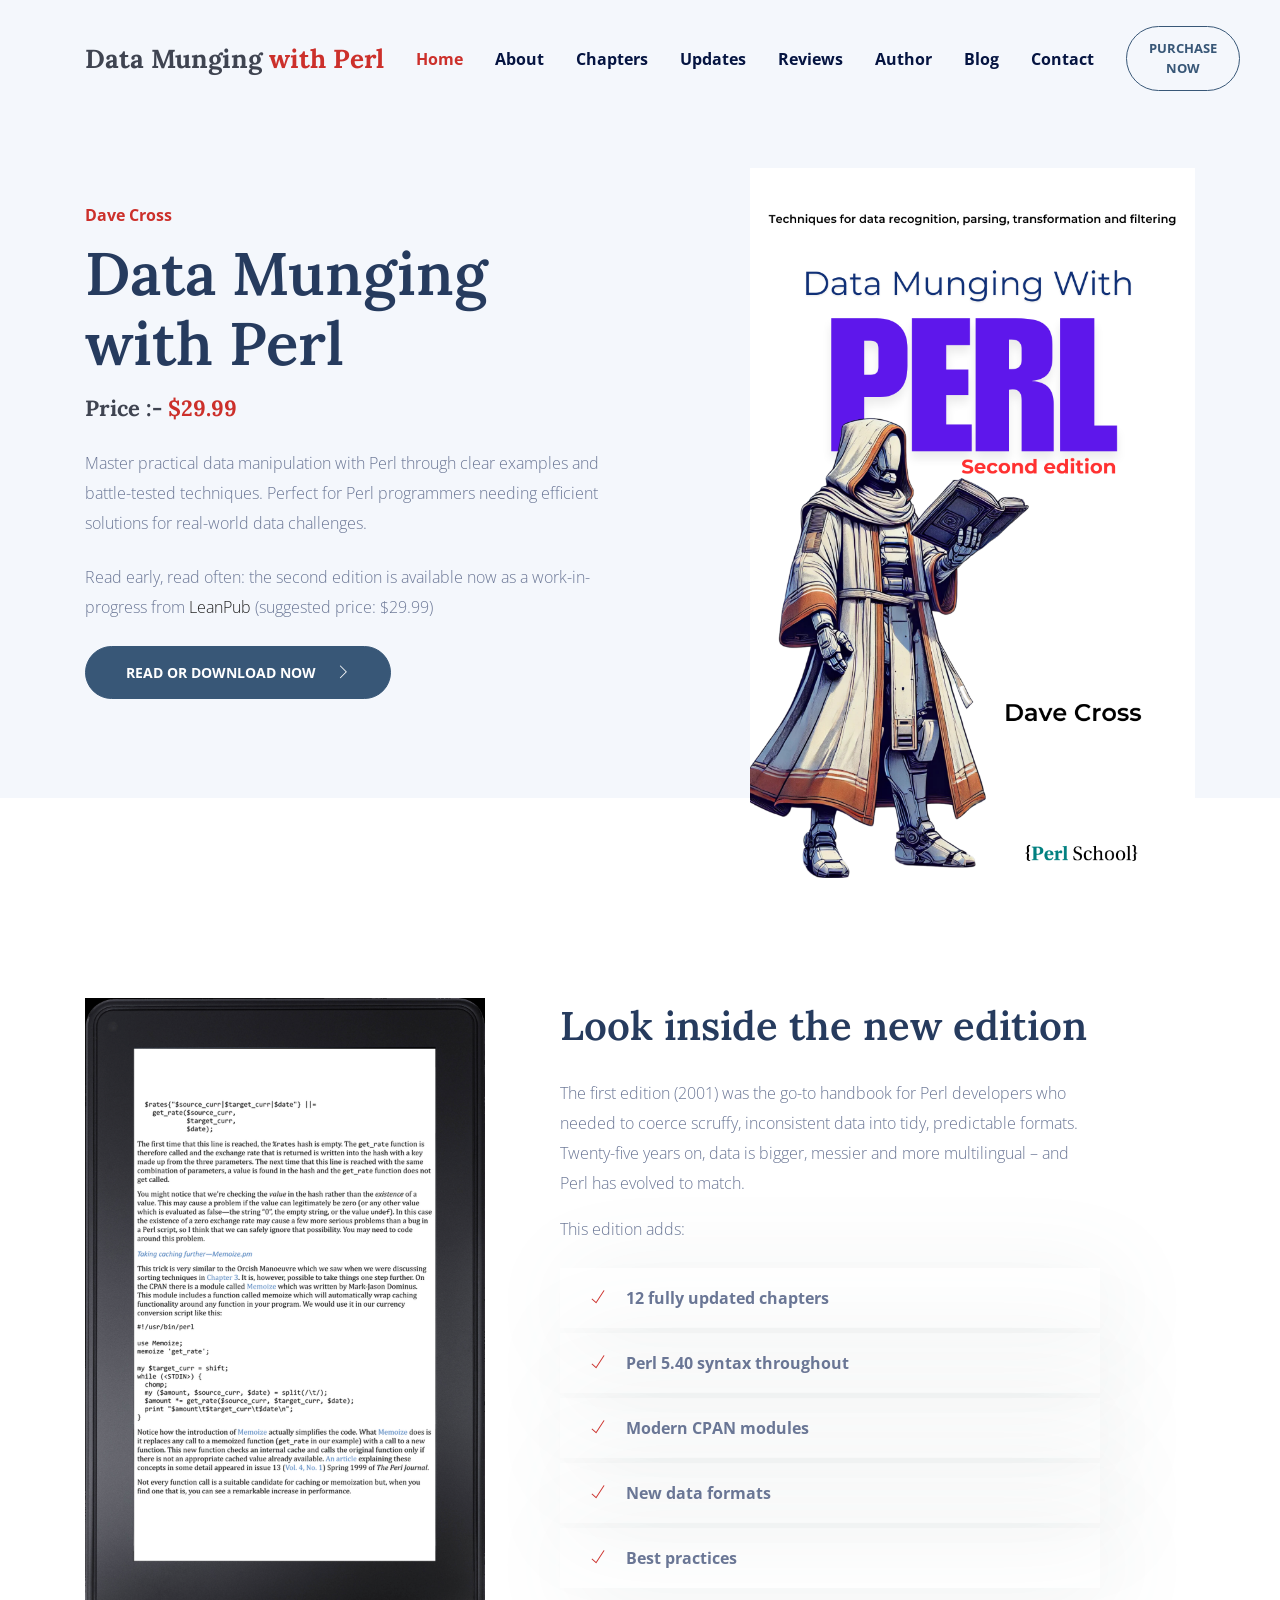
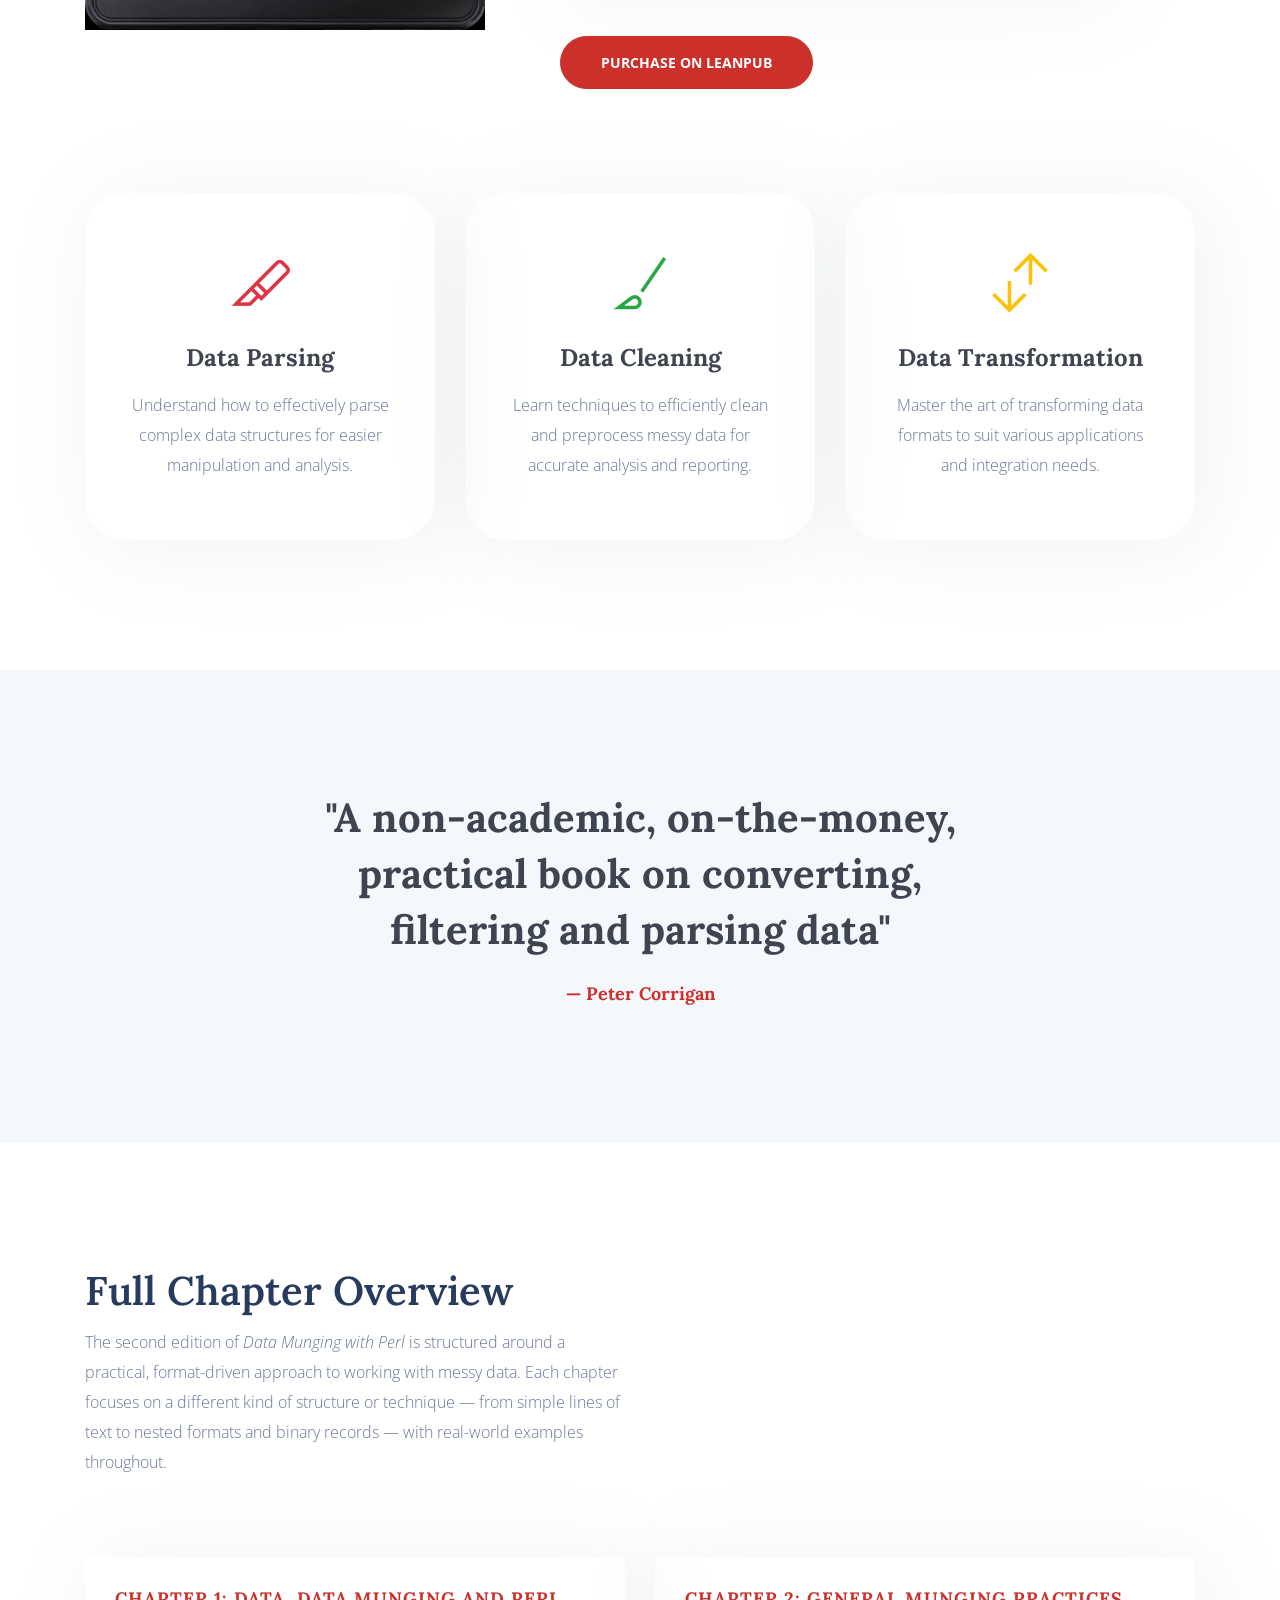
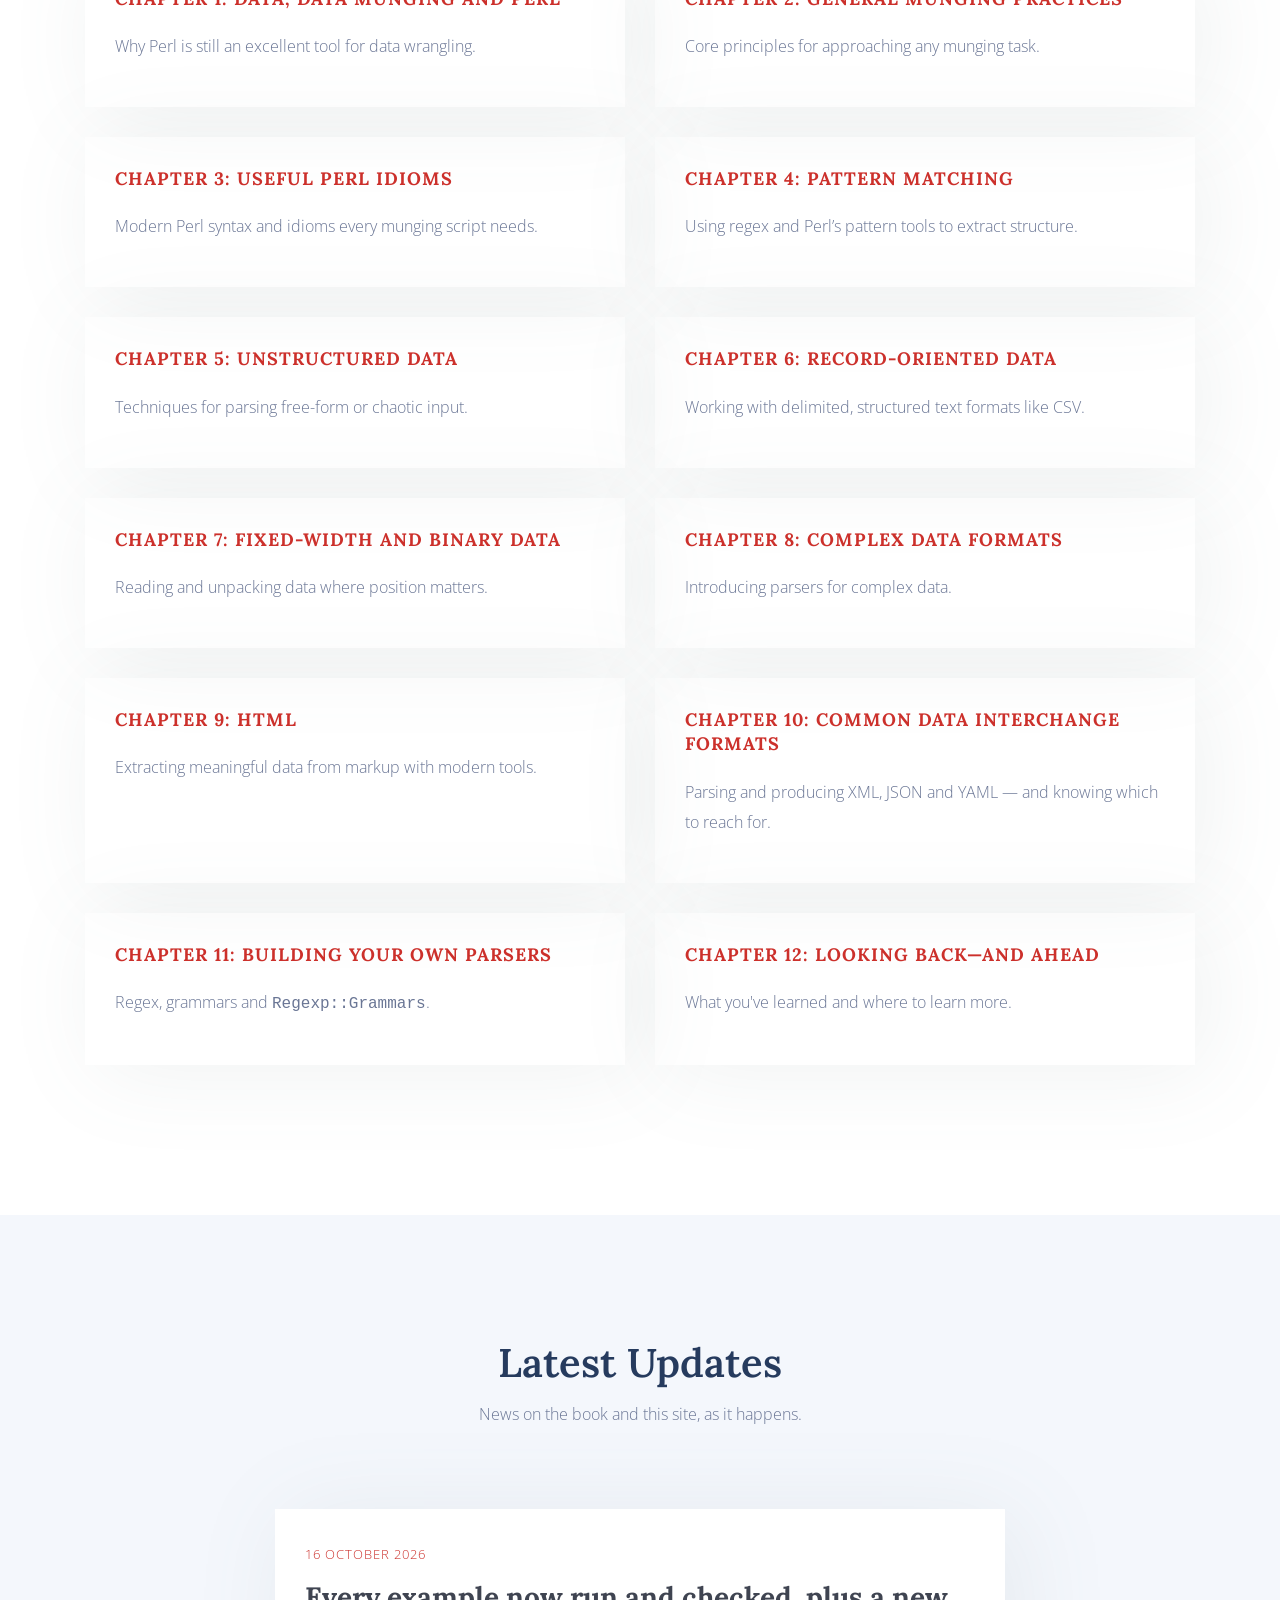
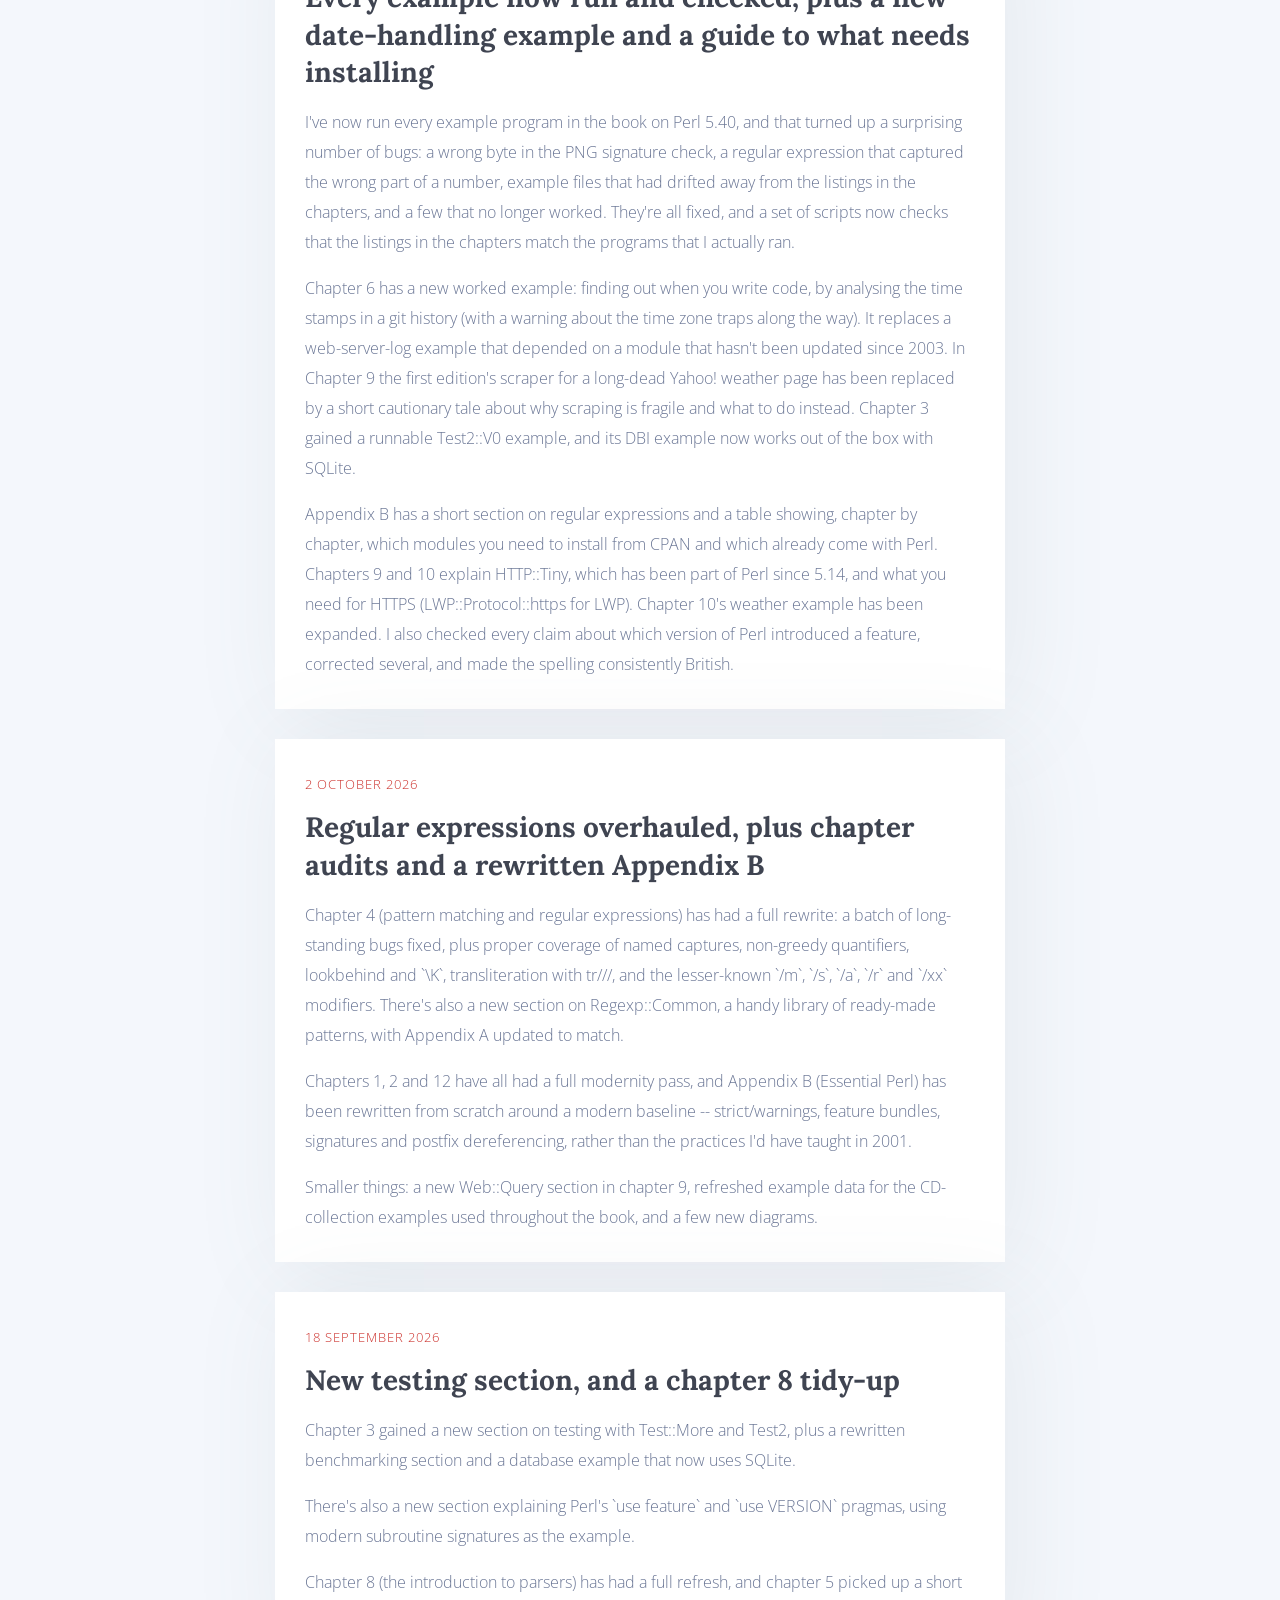
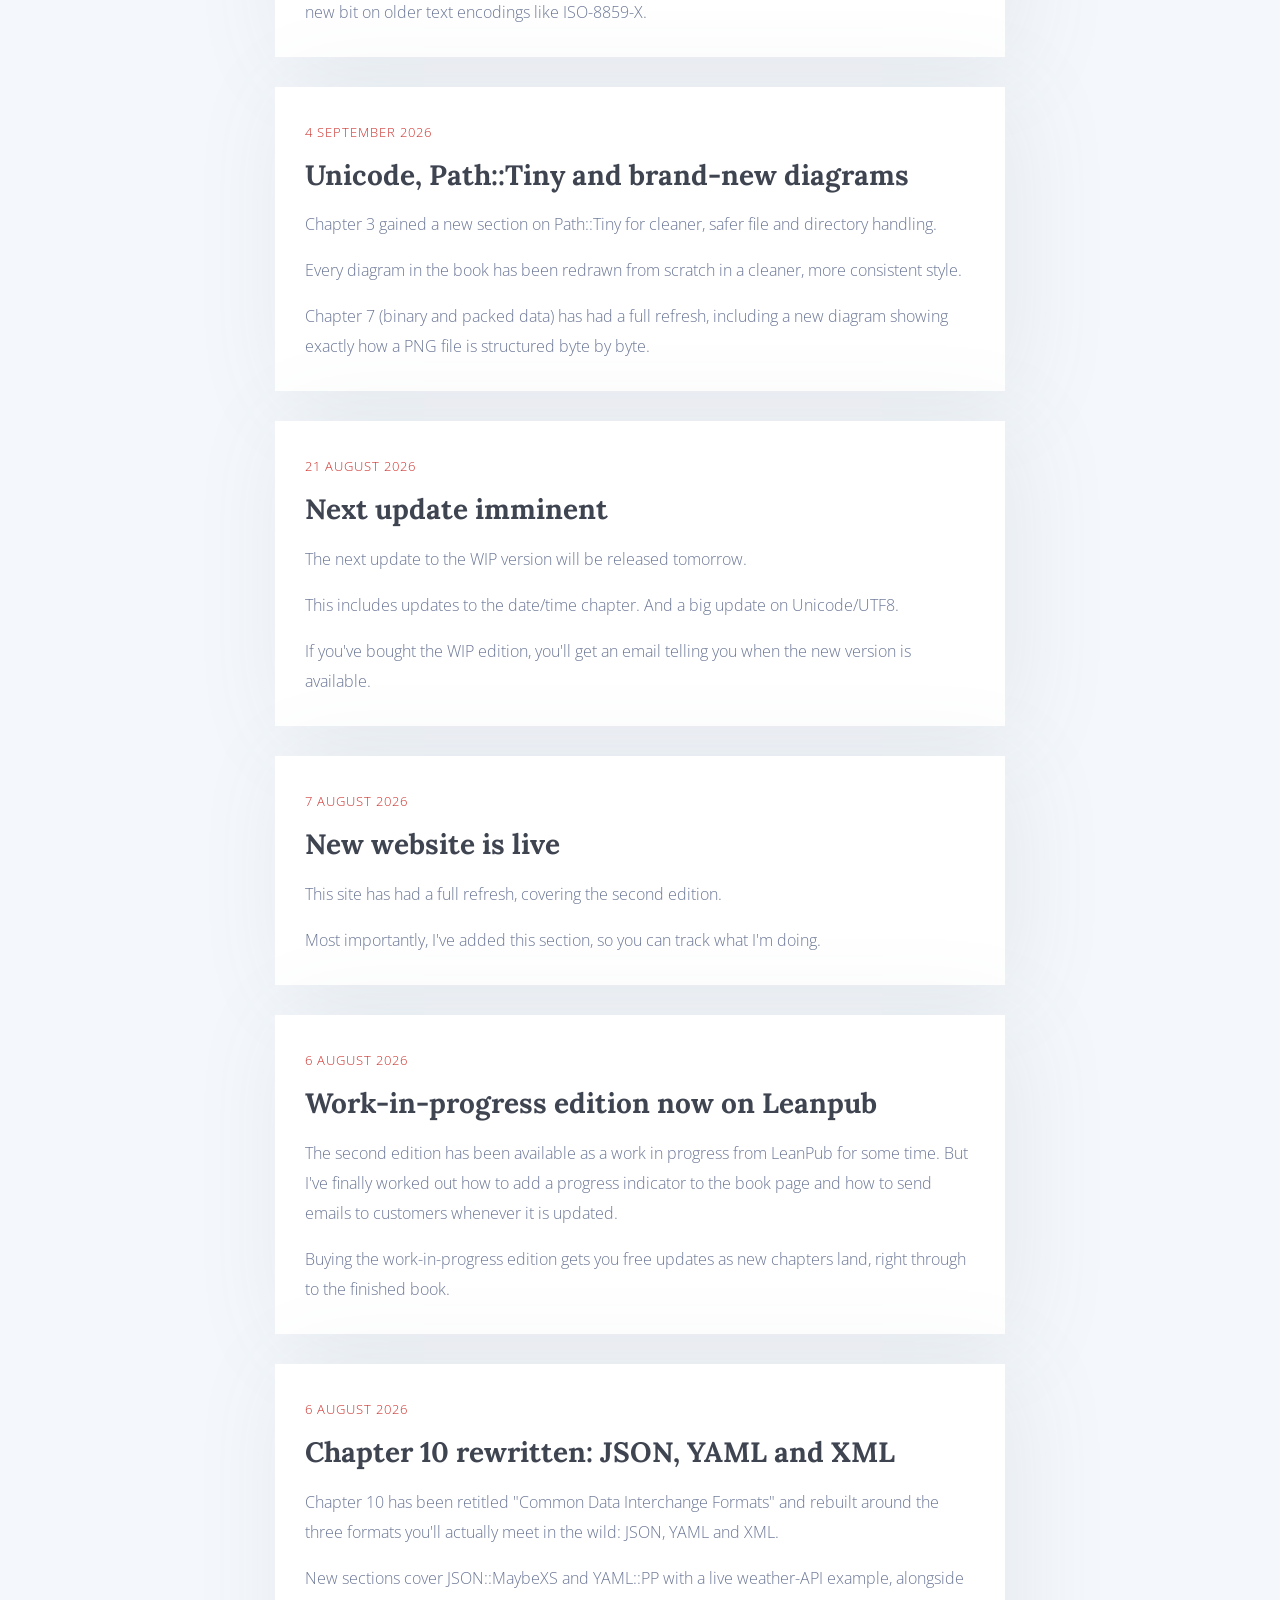
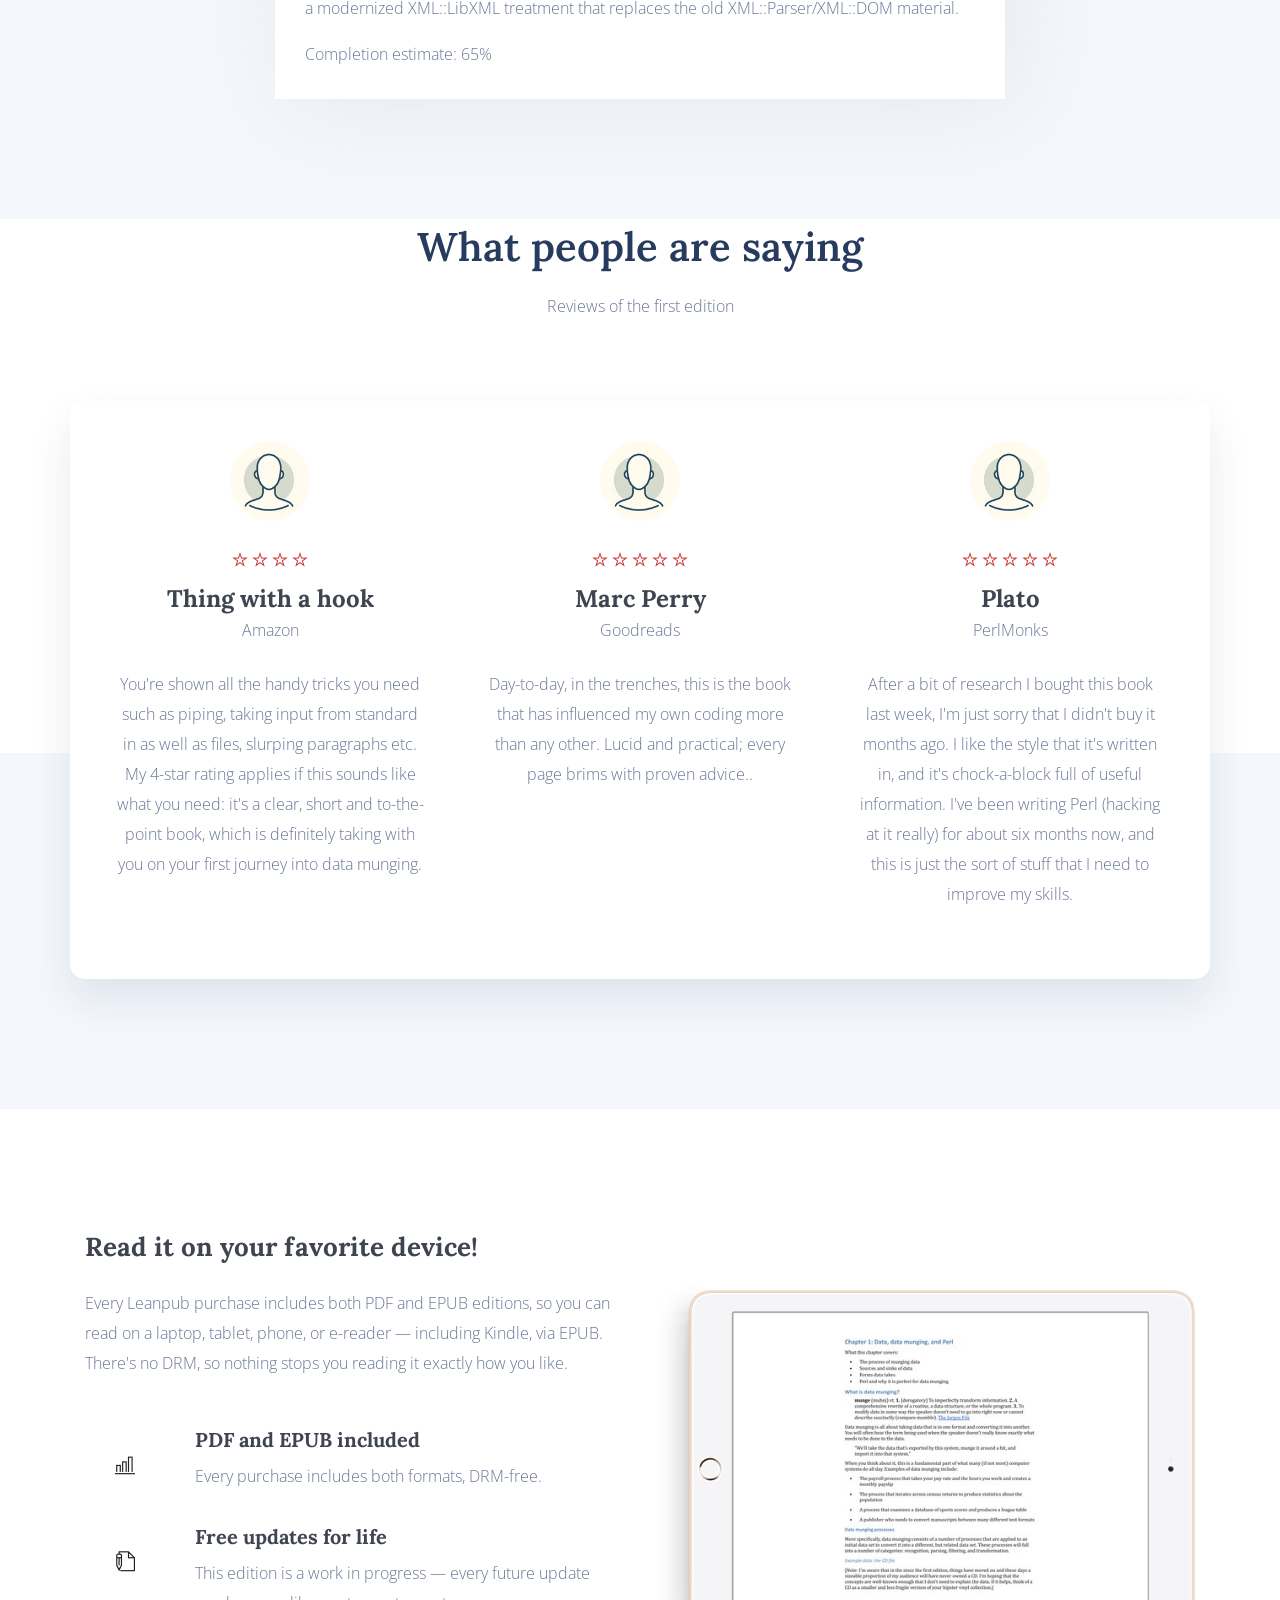
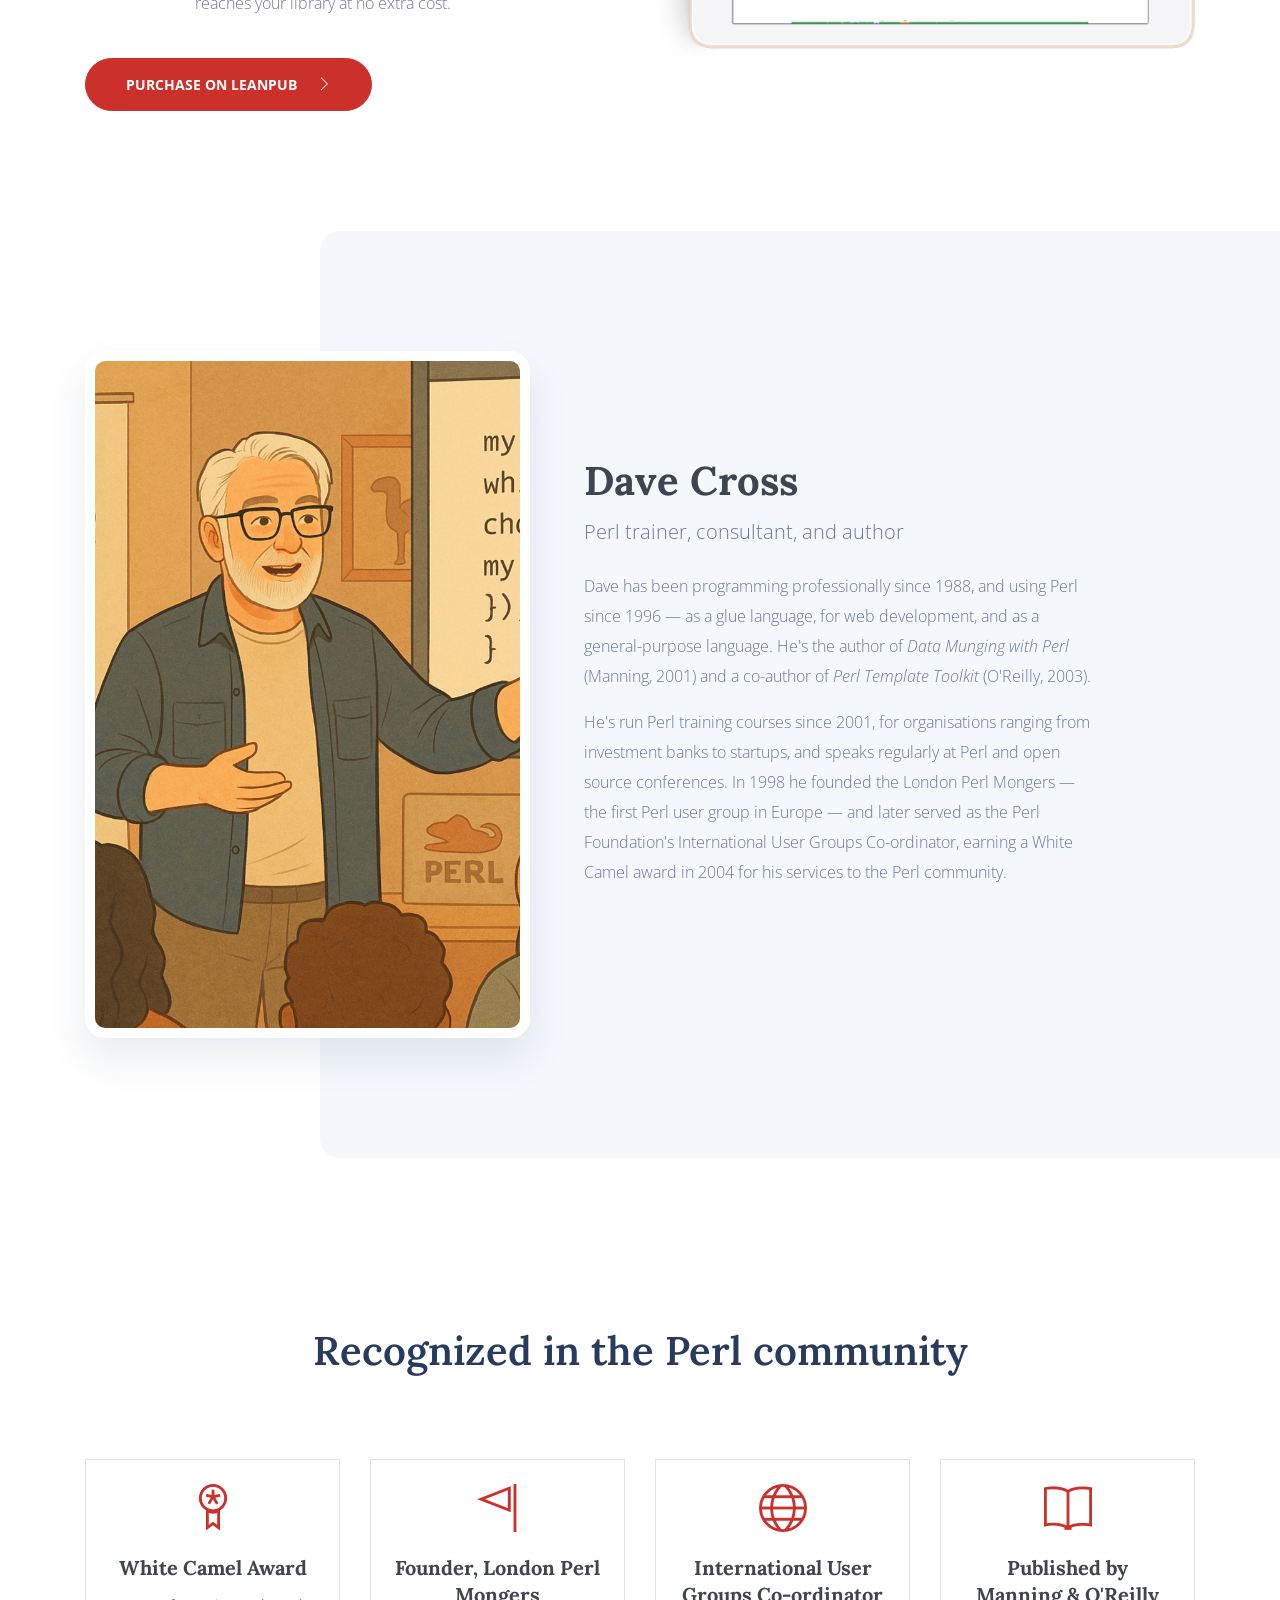
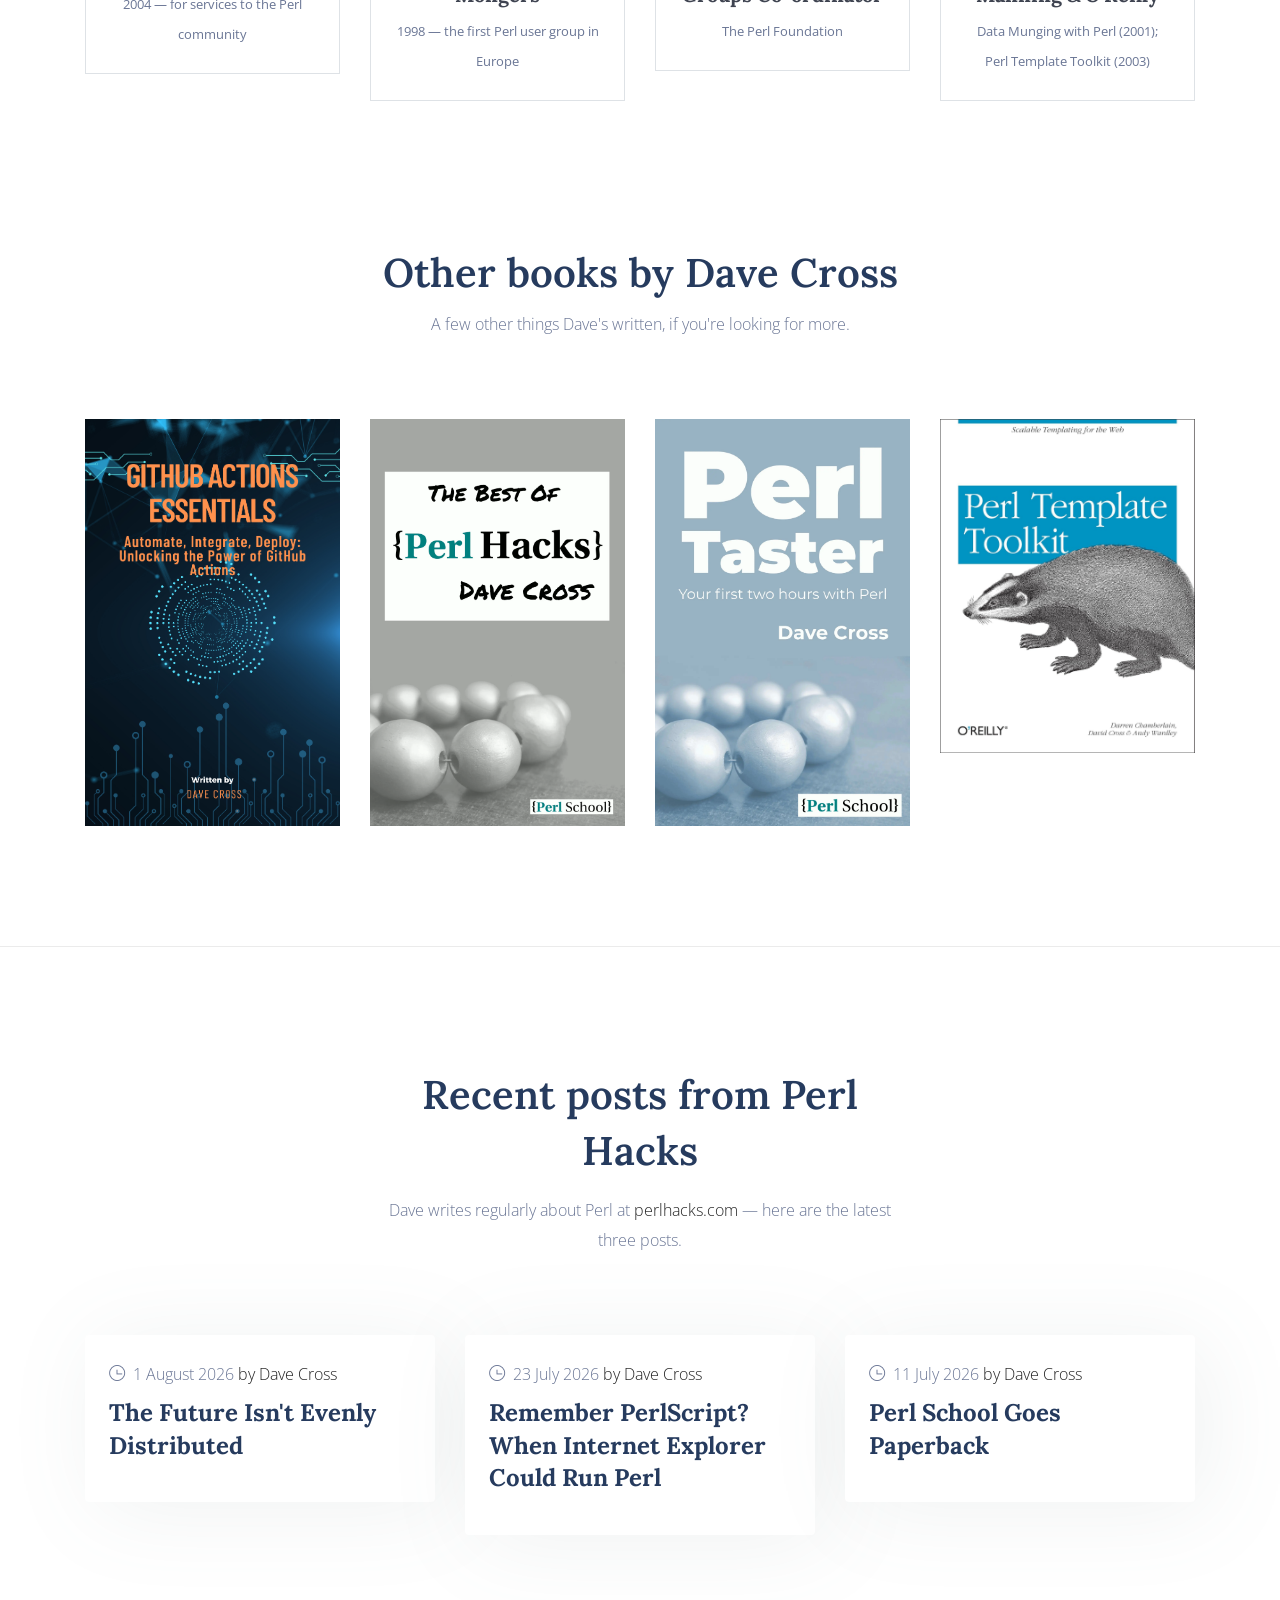
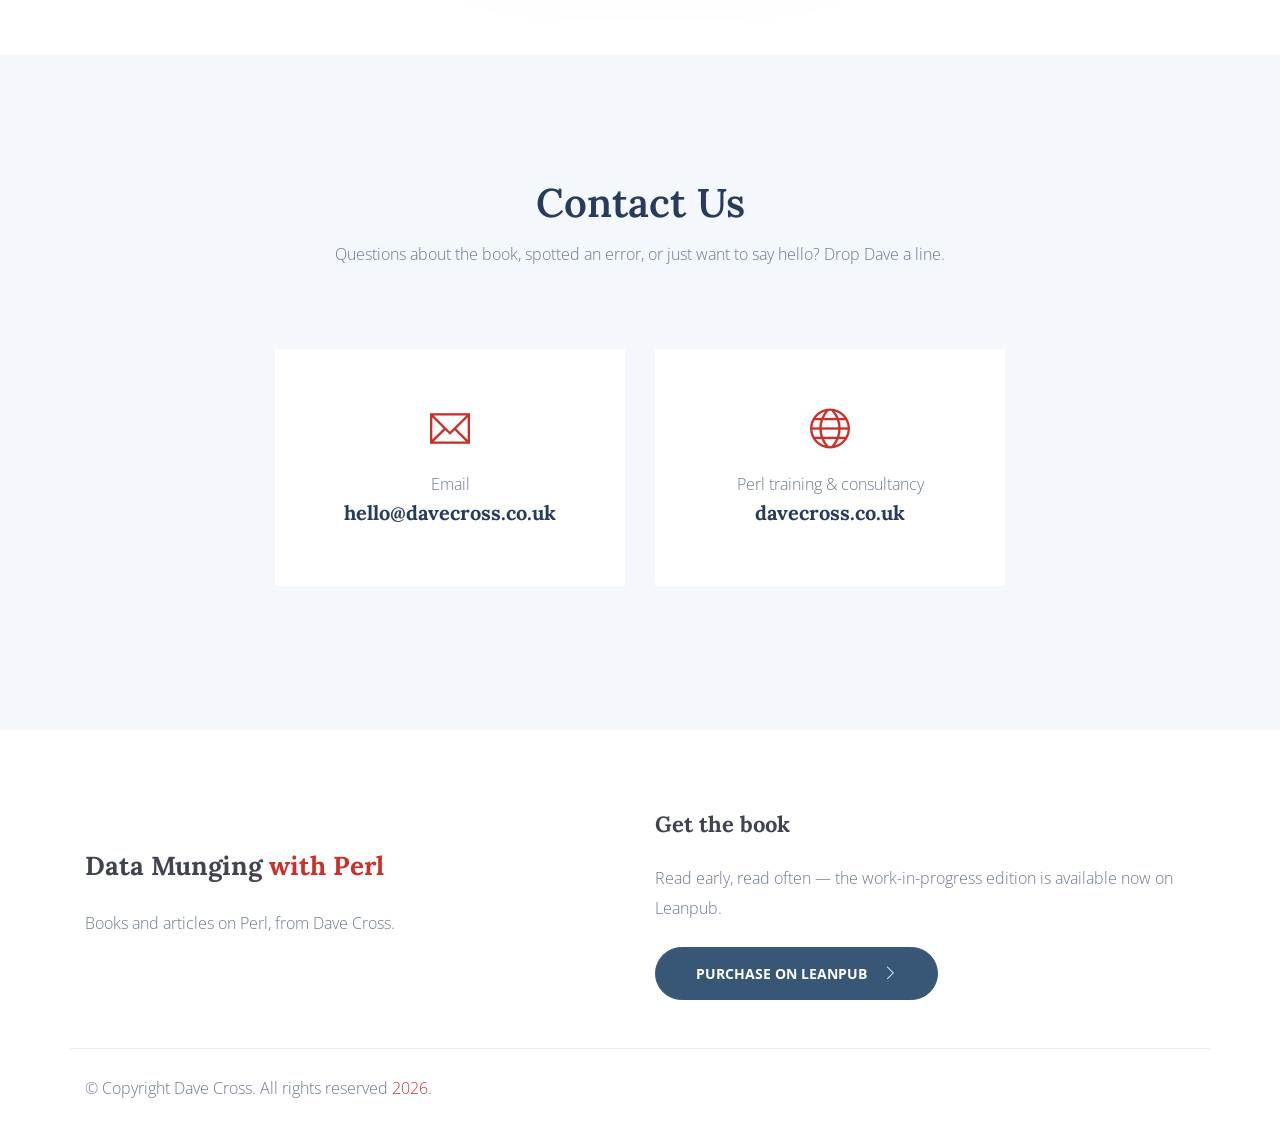
==== docs/index.html @ 889ab88a "Regenerate Latest Updates section from data/updates.yaml [skip ci]" ====
<!doctype html>

<!--
 // WEBSITE: https://themefisher.com
 // TWITTER: https://twitter.com/themefisher
 // FACEBOOK: https://www.facebook.com/themefisher
 // GITHUB: https://github.com/themefisher/
-->

<html lang="en">

  <head>
    <!-- Required meta tags -->
    <meta charset="utf-8">
    <meta name="viewport" content="width=device-width, initial-scale=1, shrink-to-fit=no">
    <meta name="description" content="Data Munging with Perl - Techniques for data recognition, parsing, transformation and filtering">

    <meta name="author" content="Dave Cross">

    <!-- Canonical -->
    <link rel="canonical" href="https://datamungingwithperl.com/">

    <!-- theme meta -->
    <meta name="theme-name" content="influencer" />

    <!-- Google Analytics (GA4) -->
    <script async src="https://www.googletagmanager.com/gtag/js?id=G-6STYSFPJRD"></script>
    <script>
      window.dataLayer = window.dataLayer || [];
      function gtag(){dataLayer.push(arguments);}
      gtag('js', new Date());

      gtag('config', 'G-6STYSFPJRD');
    </script>

    <!-- Open Graph / social sharing -->
    <meta property="og:type" content="website">
    <meta property="og:site_name" content="Data Munging with Perl">
    <meta property="og:title" content="Data Munging with Perl">
    <meta property="og:description" content="Techniques for data recognition, parsing, transformation and filtering. Second edition, by Dave Cross.">
    <meta property="og:url" content="https://datamungingwithperl.com/">
    <meta property="og:image" content="https://datamungingwithperl.com/images/about/social-card.png">
    <meta property="og:image:width" content="1200">
    <meta property="og:image:height" content="630">

    <meta name="twitter:card" content="summary_large_image">
    <meta name="twitter:site" content="@davorg">
    <meta name="twitter:title" content="Data Munging with Perl">
    <meta name="twitter:description" content="Techniques for data recognition, parsing, transformation and filtering. Second edition, by Dave Cross.">
    <meta name="twitter:image" content="https://datamungingwithperl.com/images/about/social-card.png">

    <title>Data Munging with Perl, 2nd Edition — Dave Cross</title>

    <!-- Favicon -->
    <link rel="shortcut icon" type="image/x-icon" href="images/favicon.ico" />
    <!-- bootstrap.min css -->
    <link rel="stylesheet" href="plugins/bootstrap/css/bootstrap.min.css">
    <!-- Animate Css -->
    <link rel="stylesheet" href="plugins/animate-css/animate.css">
    <!-- Themify icon Css -->
    <link rel="stylesheet" href="plugins/themify/css/themify-icons.css">
    <link rel="stylesheet" href="plugins/magnific-popup/magnific-popup.css">
    <!-- Slick Carousel CSS -->
    <link rel="stylesheet" href="plugins/slick-carousel/slick/slick.css">
    <link rel="stylesheet" href="plugins/slick-carousel/slick/slick-theme.css">

    <!-- Main Stylesheet -->
    <link rel="stylesheet" href="css/style.css">

    <!-- Structured data -->
    <script type="application/ld+json">
    {
      "@context": "https://schema.org",
      "@type": "Book",
      "@id": "https://datamungingwithperl.com/#book",
      "name": "Data Munging with Perl",
      "bookEdition": "2nd Edition",
      "abstract": "Techniques for data recognition, parsing, transformation and filtering.",
      "url": "https://datamungingwithperl.com/",
      "image": "https://datamungingwithperl.com/images/about/social-card.png",
      "inLanguage": "en",
      "author": {
        "@type": "Person",
        "@id": "https://davecross.co.uk/#person",
        "name": "Dave Cross",
        "jobTitle": "Perl trainer, consultant, and author",
        "sameAs": [
          "https://twitter.com/davorg",
          "https://davecross.co.uk/",
          "https://metacpan.org/author/DAVECROSS"
        ]
      },
      "publisher": { "@type": "Organization", "name": "Perl School" },
      "offers": {
        "@type": "Offer",
        "price": "29.99",
        "priceCurrency": "USD",
        "url": "https://leanpub.com/datamungingwithperl",
        "availability": "https://schema.org/InStock"
      }
    }
    </script>

  </head>

  <body id="top-header">
  <a class="skip-link" href="#banner">Skip to main content</a>

  <!-- Navigation Menu -->

    <!-- NAVBAR
    ================================================= -->
    <div class="main-navigation fixed-top site-header" id="mainmenu-area">
      <nav class="navbar navbar-expand-lg ">
        <div class="container align-items-center">
          <a class="navbar-brand" href="index.html">
            <span class="h2 mb-0">Data Munging <span class="text-color">with Perl</span></span>
          </a>
          <!-- Toggler -->
          <button class="navbar-toggler" type="button" data-toggle="collapse" data-target="#navbarmain" aria-controls="navbarmain" aria-expanded="false" aria-label="Toggle navigation">
            <span class="ti-menu-alt"></span>
          </button>

          <!-- Collapse -->
          <div class="collapse navbar-collapse text-center text-lg-left" id="navbarmain">
            <!-- Links -->
            <ul class="navbar-nav ml-auto">
              <li class="nav-item ">
                <a href="#banner" class="nav-link smoth-scroll">
                  Home
                </a>
              </li>
              <li class="nav-item ">
                <a href="#book" class="nav-link smoth-scroll">
                  About
                </a>
              </li>
              <li class="nav-item ">
                <a href="#chapter" class="nav-link smoth-scroll">
                  Chapters
                </a>
              </li>
              <li class="nav-item ">
                <a href="#updates" class="nav-link smoth-scroll">
                  Updates
                </a>
              </li>
              <li class="nav-item ">
                <a href="#review" class="nav-link smoth-scroll">
                  Reviews
                </a>
              </li>
              <li class="nav-item ">
                <a href="#author" class="nav-link smoth-scroll">
                  Author
                </a>
              </li>
              <li class="nav-item ">
                <a href="#blog" class="nav-link smoth-scroll">
                  Blog 
                </a>
              </li>
              <li class="nav-item ">
                <a href="#contact" class="nav-link smoth-scroll">
                  Contact
                </a>
              </li>
            </ul>

            <a href="https://leanpub.com/datamungingwithperl" class="btn btn-border-tp btn-small ml-3">Purchase Now</a>
          </div> 
        </div>
      </nav>
    </div>

    <!-- Banner -->
    <section class="banner-main py-7" id="banner">
      <div class="container">
        <div class="row justify-content-between">
          <div class="col-lg-7 col-md-8">
            <div class="main-banner">
              <span class="text-color font-weight-bold">Dave Cross</span>
              <h1 class="mb-3 mt-2">
                Data Munging<br>with Perl 
              </h1>

              <div class="mb-4">
                <div class="h4">Price :- <span class="text-color">$29.99</span></div>
              </div>
              <p class="mb-4">Master practical data manipulation with Perl through clear examples and battle-tested techniques. Perfect for Perl programmers needing efficient solutions for real-world data challenges.</p>

              <p class="book-status">
                Read early, read often: the second edition is available now as
                a work-in-progress from
                <a href="https://leanpub.com/datamungingwithperl">LeanPub</a> (suggested price: $29.99)
              </p>

              <a href="https://leanpub.com/datamungingwithperl" target="_blank" class="btn btn-main mt-2">
                Read or download now <i class="ti-angle-right ml-3"></i>
              </a>
            </div>
          </div>

          <div class="col-lg-5 d-none d-lg-block">
            <div class="banner-img pt-5">
              <img src="images/about/book.png" width="1410" height="2250" alt="Data Munging with Perl, 2nd edition — book cover" class="img-fluid w-100">
            </div>
          </div>
        </div> 
      </div> 
    </section>

    <!-- Book preview -->
    <section class="setcion" id="book">
      <div class="container">
        <div class="row">
          <!-- object data="/dmp.pdf" type="application/pdf" -->
          <div class="col-lg-5">
            <div class="book-preview">
              <img src="images/about/kindle-book.png" width="1200" height="1895" class="img-fluid" alt="A sample page from the book, shown on a Kindle">
            </div>
          </div>

          <div class="col-lg-6">
            <div class="section-heading book-info mt-5 mt-lg-0">
              <h2 class="text-lg mb-4">Look inside the new edition</h2>
              <p>The first edition (2001) was the go-to handbook for Perl
                developers who needed to coerce scruffy, inconsistent data
                into tidy, predictable formats. Twenty-five years on, data is
                bigger, messier and more multilingual – and Perl has evolved
                to match.</p>

              <p>This edition adds:</p>

              <ul class="list-unstyled mt-4 mb-5">
                <li><i class="ti-check mr-3"></i> 12 fully updated chapters</li>
                <li><i class="ti-check mr-3"></i> Perl 5.40 syntax throughout</li>
                <li><i class="ti-check mr-3"></i> Modern CPAN modules</li>
                <li><i class="ti-check mr-3"></i> New data formats</li>
                <li><i class="ti-check mr-3"></i> Best practices</li>
              </ul>

              <a href="https://leanpub.com/datamungingwithperl" class="btn btn-main-2">Purchase on LeanPub</a>
            </div>
          </div>
        </div>
      </div>
    </section>  

    <!--Features -->
    <section class="pt-4 section-bottom" id="service">
      <div class="container">
        <div class="row align-items-center">
          <div class="col-lg-4 col-md-6 col-sm-6">
            <div class="service-block mb-4 mb-lg-0">
              <i class="ti-slice text-danger"></i>
              <h3 class="mb-3 mt-4">Data Parsing</h3>
              <p class="mb-0">Understand how to effectively parse complex data structures for easier manipulation and analysis.</p>
            </div>
          </div>
          <div class="col-lg-4 col-md-6 col-sm-6">
            <div class="service-block mb-4 mb-lg-0">
              <i class="ti-brush text-success"></i>
              <h3 class="mb-3 mt-4">Data Cleaning</h3>
              <p class="mb-0">Learn techniques to efficiently clean and preprocess messy data for accurate analysis and reporting.</p>
            </div>
          </div>
          <div class="col-lg-4 col-md-6 col-sm-6">
            <div class="service-block mb-4 mb-lg-0">
              <i class="ti-exchange-vertical text-warning"></i>
              <h3 class="mb-3 mt-4">Data Transformation</h3>
              <p class="mb-0">Master the art of transforming data formats to suit various applications and integration needs.</p>
            </div>
          </div>
        </div>
      </div>
    </section>

    <!-- Call to action -->
    <section class="section cta-home">
      <div class="container">
        <div class="row justify-content-center">
          <div class="col-lg-8">
            <div class="text-center">
              <blockquote class="blockquote">
                <h2 class="text-lg">"A non-academic, on-the-money, practical book on converting, filtering and parsing data"</h2>
                <footer class="blockquote-footer h5 text-color mt-4">Peter Corrigan</footer>
              </blockquote>
            </div>
          </div>
        </div>
      </div>
    </section>
    <!-- Chapter -->
    <section class="section chapter" id="chapter">
      <div class="container">
        <div class="row ">
          <div class="col-lg-6">
            <div class="section-heading">
              <h2 class="text-lg">Full Chapter Overview</h2>
              <p>The second edition of <i>Data Munging with Perl</i> is
                structured around a practical, format-driven approach to
                working with messy data. Each chapter focuses on a different
                kind of structure or technique — from simple lines of text to
                nested formats and binary records — with real-world examples
                throughout.</p>
            </div>
          </div>
        </div>

        <div class="row">
          <div class="col-12">
            <div class="chapter-inner chapter-columns">
              <div class="chapter-item">
                <h3>Chapter 1: Data, data munging and Perl</h3>
                <p>Why Perl is still an excellent tool for data wrangling.</p>
              </div>
              <div class="chapter-item">
                <h3>Chapter 2: General munging practices</h3>
                <p>Core principles for approaching any munging task.</p>
              </div>
              <div class="chapter-item">
                <h3>Chapter 3: Useful Perl idioms</h3>
                <p>Modern Perl syntax and idioms every munging script needs.</p>
              </div>
              <div class="chapter-item">
                <h3>Chapter 4: Pattern matching</h3>
                <p>Using regex and Perl’s pattern tools to extract structure.</p>
              </div>
              <div class="chapter-item">
                <h3>Chapter 5: Unstructured data</h3>
                <p>Techniques for parsing free-form or chaotic input.</p>
              </div>
              <div class="chapter-item">
                <h3>Chapter 6: Record-oriented data</h3>
                <p>Working with delimited, structured text formats like CSV.</p>
              </div>
              <div class="chapter-item">
                <h3>Chapter 7: Fixed-width and binary data</h3>
                <p>Reading and unpacking data where position matters.</p>
              </div>
              <div class="chapter-item">
                <h3>Chapter 8: Complex data formats</h3>
                <p>Introducing parsers for complex data.</p>
              </div>
              <div class="chapter-item">
                <h3>Chapter 9: HTML</h3>
                <p>Extracting meaningful data from markup with modern tools.</p>
              </div>
              <div class="chapter-item">
                <h3>Chapter 10: Common Data Interchange Formats</h3>
                <p>Parsing and producing XML, JSON and YAML — and knowing which to reach for.</p>
              </div>
              <div class="chapter-item">
                <h3>Chapter 11: Building your own parsers</h3>
                <p>Regex, grammars and <tt>Regexp::Grammars</tt>.</p>
              </div>
              <div class="chapter-item">
                <h3>Chapter 12: Looking back&mdash;and ahead</h3>
                <p>What you've learned and where to learn more.</p>
              </div>
            </div>
          </div>
        </div>
      </div>
    </section>

    <!-- Latest updates -->
    <section class="section updates-home" id="updates">
      <div class="container">
        <div class="row justify-content-center">
          <div class="col-lg-6 col-md-12">
            <div class="section-heading text-center">
              <h2 class="text-lg">Latest Updates</h2>
              <p>News on the book and this site, as it happens.</p>
            </div>
          </div>
        </div>

        <div class="row justify-content-center">
          <div class="col-lg-8">
            <div id="updates-list" class="updates-list">
              <!-- updates:start -->
              <div class="update-item">
                <div class="update-date">16 October 2026</div>
                <h3>Every example now run and checked, plus a new date-handling example and a guide to what needs installing</h3>
                <p>I've now run every example program in the book on Perl 5.40, and that turned up a surprising number of bugs: a wrong byte in the PNG signature check, a regular expression that captured the wrong part of a number, example files that had drifted away from the listings in the chapters, and a few that no longer worked. They're all fixed, and a set of scripts now checks that the listings in the chapters match the programs that I actually ran.</p>
                <p>Chapter 6 has a new worked example: finding out when you write code, by analysing the time stamps in a git history (with a warning about the time zone traps along the way). It replaces a web-server-log example that depended on a module that hasn't been updated since 2003. In Chapter 9 the first edition's scraper for a long-dead Yahoo! weather page has been replaced by a short cautionary tale about why scraping is fragile and what to do instead. Chapter 3 gained a runnable Test2::V0 example, and its DBI example now works out of the box with SQLite.</p>
                <p>Appendix B has a short section on regular expressions and a table showing, chapter by chapter, which modules you need to install from CPAN and which already come with Perl. Chapters 9 and 10 explain HTTP::Tiny, which has been part of Perl since 5.14, and what you need for HTTPS (LWP::Protocol::https for LWP). Chapter 10's weather example has been expanded. I also checked every claim about which version of Perl introduced a feature, corrected several, and made the spelling consistently British.</p>
              </div>

              <div class="update-item">
                <div class="update-date">2 October 2026</div>
                <h3>Regular expressions overhauled, plus chapter audits and a rewritten Appendix B</h3>
                <p>Chapter 4 (pattern matching and regular expressions) has had a full rewrite: a batch of long-standing bugs fixed, plus proper coverage of named captures, non-greedy quantifiers, lookbehind and `\K`, transliteration with tr///, and the lesser-known `/m`, `/s`, `/a`, `/r` and `/xx` modifiers. There's also a new section on Regexp::Common, a handy library of ready-made patterns, with Appendix A updated to match.</p>
                <p>Chapters 1, 2 and 12 have all had a full modernity pass, and Appendix B (Essential Perl) has been rewritten from scratch around a modern baseline -- strict/warnings, feature bundles, signatures and postfix dereferencing, rather than the practices I'd have taught in 2001.</p>
                <p>Smaller things: a new Web::Query section in chapter 9, refreshed example data for the CD-collection examples used throughout the book, and a few new diagrams.</p>
              </div>

              <div class="update-item">
                <div class="update-date">18 September 2026</div>
                <h3>New testing section, and a chapter 8 tidy-up</h3>
                <p>Chapter 3 gained a new section on testing with Test::More and Test2, plus a rewritten benchmarking section and a database example that now uses SQLite.</p>
                <p>There's also a new section explaining Perl's `use feature` and `use VERSION` pragmas, using modern subroutine signatures as the example.</p>
                <p>Chapter 8 (the introduction to parsers) has had a full refresh, and chapter 5 picked up a short new bit on older text encodings like ISO-8859-X.</p>
              </div>

              <div class="update-item">
                <div class="update-date">4 September 2026</div>
                <h3>Unicode, Path::Tiny and brand-new diagrams</h3>
                <p>Chapter 3 gained a new section on Path::Tiny for cleaner, safer file and directory handling.</p>
                <p>Every diagram in the book has been redrawn from scratch in a cleaner, more consistent style.</p>
                <p>Chapter 7 (binary and packed data) has had a full refresh, including a new diagram showing exactly how a PNG file is structured byte by byte.</p>
              </div>

              <div class="update-item">
                <div class="update-date">21 August 2026</div>
                <h3>Next update imminent</h3>
                <p>The next update to the WIP version will be released tomorrow.</p>
                <p>This includes updates to the date/time chapter. And a big update on Unicode/UTF8.</p>
                <p>If you've bought the WIP edition, you'll get an email telling you when the new version is available.</p>
              </div>

              <div class="update-item">
                <div class="update-date">7 August 2026</div>
                <h3>New website is live</h3>
                <p>This site has had a full refresh, covering the second edition.</p>
                <p>Most importantly, I've added this section, so you can track what I'm doing.</p>
              </div>

              <div class="update-item">
                <div class="update-date">6 August 2026</div>
                <h3>Work-in-progress edition now on Leanpub</h3>
                <p>The second edition has been available as a work in progress from LeanPub for some time. But I've finally worked out how to add a progress indicator to the book page and how to send emails to customers whenever it is updated.</p>
                <p>Buying the work-in-progress edition gets you free updates as new chapters land, right through to the finished book.</p>
              </div>

              <div class="update-item">
                <div class="update-date">6 August 2026</div>
                <h3>Chapter 10 rewritten: JSON, YAML and XML</h3>
                <p>Chapter 10 has been retitled "Common Data Interchange Formats" and rebuilt around the three formats you'll actually meet in the wild: JSON, YAML and XML.</p>
                <p>New sections cover JSON::MaybeXS and YAML::PP with a live weather-API example, alongside a modernized XML::LibXML treatment that replaces the old XML::Parser/XML::DOM material.</p>
                <p>Completion estimate: 65%</p>
              </div>
              <!-- updates:end -->
            </div>
          </div>
        </div>
      </div>
    </section>

    <!-- Review-->
    <section class="section-bottom testimonial" id="review">
      <div class="container">
        <div class="row justify-content-center">
          <div class="col-lg-6 col-md-12">
            <div class="section-heading text-center">
              <h2 class="mb-3 text-lg">What people are saying</h2>
              <p>Reviews of the first edition</p>
            </div>
          </div>
        </div>

        <div class="row align-items-center">
          <div class="col-lg-12 col-sm-12 col-md-12 testimonial-wrap">
            <div class="test-item">
              <div class="testimonial-item-content">
                <div class="test-author-thumb mb-4">
                  <img src="images/client/gravatar.png" width="130" height="130" alt="" class="img-fluid">

                  <div class="test-author-info mt-4">
                    <div class="rating" role="img" aria-label="Rated 4 out of 5">
                      <i class="ti-star" aria-hidden="true"></i>
                      <i class="ti-star" aria-hidden="true"></i>
                      <i class="ti-star" aria-hidden="true"></i>
                      <i class="ti-star" aria-hidden="true"></i>
                    </div>

                    <h3 class="mb-0 mt-2">John M. Ford</h3>
                    <p>Amazon</p>
                  </div>
                </div>

                <p class="mb-0">Cross has written a well-designed book with helpful examples and insights. The accompanying book web site and author web site provide downloadable code and other resources. This book is of course most useful to those working in Perl. But many general concepts and strategies have transferred well to data munging tasks I have done in TextPipe.</p>
              </div>
            </div>

            <div class="test-item">
              <div class="testimonial-item-content">
                <div class="test-author-thumb mb-4">
                  <img src="images/client/gravatar.png" width="130" height="130" alt="" class="img-fluid">

                  <div class="test-author-info mt-4">
                    <div class="rating" role="img" aria-label="Rated 4 out of 5">
                      <i class="ti-star" aria-hidden="true"></i>
                      <i class="ti-star" aria-hidden="true"></i>
                      <i class="ti-star" aria-hidden="true"></i>
                      <i class="ti-star" aria-hidden="true"></i>
                    </div>

                    <h3 class="mb-0 mt-2">Thing with a hook</h3>
                    <p>Amazon</p>
                  </div>
                </div>

                <p class="mb-0">You're shown all the handy tricks you need such as piping, taking input from standard in as well as files, slurping paragraphs etc. My 4-star rating applies if this sounds like what you need: it's a clear, short and to-the-point book, which is definitely taking with you on your first journey into data munging.</p>
              </div>
            </div>

            <div class="test-item">
              <div class="testimonial-item-content">
                <div class="test-author-thumb mb-4">
                  <img src="images/client/gravatar.png" width="130" height="130" alt="" class="img-fluid">

                  <div class="test-author-info mt-4">
                    <div class="rating" role="img" aria-label="Rated 5 out of 5">
                      <i class="ti-star" aria-hidden="true"></i>
                      <i class="ti-star" aria-hidden="true"></i>
                      <i class="ti-star" aria-hidden="true"></i>
                      <i class="ti-star" aria-hidden="true"></i>
                      <i class="ti-star" aria-hidden="true"></i>
                    </div>

                    <h3 class="mb-0 mt-2">Marc Perry</h3>
                    <p>Goodreads</p>
                  </div>
                </div>

                <p class="mb-0">Day-to-day, in the trenches, this is the book that has influenced my own coding more than any other. Lucid and practical; every page brims with proven advice..</p>
              </div>
            </div>

            <div class="test-item">
              <div class="testimonial-item-content">
                <div class="test-author-thumb mb-4">
                  <img src="images/client/gravatar.png" width="130" height="130" alt="" class="img-fluid">

                  <div class="test-author-info mt-4">
                    <div class="rating" role="img" aria-label="Rated 5 out of 5">
                      <i class="ti-star" aria-hidden="true"></i>
                      <i class="ti-star" aria-hidden="true"></i>
                      <i class="ti-star" aria-hidden="true"></i>
                      <i class="ti-star" aria-hidden="true"></i>
                      <i class="ti-star" aria-hidden="true"></i>
                    </div>

                    <h3 class="mb-0 mt-2">Plato</h3>
                    <p>PerlMonks</p>
                  </div>
                </div>

                <p class="mb-0">After a bit of research I bought this book last week, I'm just sorry that I didn't buy it months ago. I like the style that it's written in, and it's chock-a-block full of useful information. I've been writing Perl (hacking at it really) for about six months now, and this is just the sort of stuff that I need to improve my skills.</p>
              </div>
            </div>
          </div>
        </div>
      </div>
    </section>

    <!-- Device feature -->
    <section class="feature-home section">
      <div class="container">
        <div class="row align-items-center">
          <div class="col-lg-6 col-md-6">
            <h2 class="mb-4">Read it on your favorite device!</h2>
            <p>Every Leanpub purchase includes both PDF and EPUB editions, so you can read on a laptop, tablet, phone, or e-reader — including Kindle, via EPUB. There's no DRM, so nothing stops you reading it exactly how you like.</p>

            <div class="feature-item d-flex mt-5 mb-3">
              <div class="icon-block">
                <i class="ti-bar-chart color-style-1"></i>
              </div>
              <div class="content">
                <h4>PDF and EPUB included</h4>
                <p>Every purchase includes both formats, DRM-free.</p>
              </div>
            </div>

            <div class="feature-item d-flex mb-4">
              <div class="icon-block">
                <i class="ti-write color-style-2"></i>
              </div>
              <div class="content">
                <h4>Free updates for life</h4>
                <p>This edition is a work in progress — every future update reaches your library at no extra cost.</p>
              </div>
            </div>

            <a href="https://leanpub.com/datamungingwithperl" class="btn btn-main-2">Purchase on LeanPub <i class="ti-angle-right ml-3"></i></a>
          </div>

          <div class="col-lg-6 col-md-6">
            <div class="mt-5 mt-lg-0">
              <img src="images/about/ipad.jpg" width="640" height="446" alt="Data Munging with Perl shown on an iPad" class="img-fluid w-100">
            </div> 
          </div>
        </div>
      </div>
    </section>

    <!-- About Author -->
    <section class="about section" id="author">
      <div class="container">
        <div class="row align-items-center">
          <div class="col-lg-5">
            <div class="about-img">
              <img src="images/about/dave-cross.png" width="681" height="1068" alt="Dave Cross" class="img-fluid w-100">
            </div>
          </div>

          <div class="col-lg-6">
            <div class="author-info pl-4 mt-5 mt-lg-0">
              <h2 class="text-lg">Dave Cross</h2>
              <p class="mb-4 lead">Perl trainer, consultant, and author</p>
              <p>Dave has been programming professionally since 1988, and using Perl since 1996 — as a glue language, for web development, and as a general-purpose language. He's the author of <i>Data Munging with Perl</i> (Manning, 2001) and a co-author of <i>Perl Template Toolkit</i> (O'Reilly, 2003).</p>

              <p class="mb-5">He's run Perl training courses since 2001, for organisations ranging from investment banks to startups, and speaks regularly at Perl and open source conferences. In 1998 he founded the London Perl Mongers — the first Perl user group in Europe — and later served as the Perl Foundation's International User Groups Co-ordinator, earning a White Camel award in 2004 for his services to the Perl community.</p>
            </div>
          </div>
        </div>
      </div>
    </section>
    <!-- Awards -->
    <section id="clients-logo-section" class="section-top">
      <div class="container">
        <div class="row justify-content-center">
          <div class="col-lg-8">
            <div class="section-heading text-center">
              <h2 class="text-lg">Recognized in the Perl community</h2>
            </div>
          </div>
        </div>
    
        <div class="row">
          <div class="col-lg-3 col-sm-6">
            <div class="award-block text-center p-4 border mb-4">
              <i class="ti-medall text-color award-icon"></i>
              <h4 class="mt-3 mb-2">White Camel Award</h4>
              <p class="mb-0 small">2004 &mdash; for services to the Perl community</p>
            </div>
          </div>
          <div class="col-lg-3 col-sm-6">
            <div class="award-block text-center p-4 border mb-4">
              <i class="ti-flag text-color award-icon"></i>
              <h4 class="mt-3 mb-2">Founder, London Perl Mongers</h4>
              <p class="mb-0 small">1998 &mdash; the first Perl user group in Europe</p>
            </div>
          </div>
          <div class="col-lg-3 col-sm-6">
            <div class="award-block text-center p-4 border mb-4">
              <i class="ti-world text-color award-icon"></i>
              <h4 class="mt-3 mb-2">International User Groups Co-ordinator</h4>
              <p class="mb-0 small">The Perl Foundation</p>
            </div>
          </div>
          <div class="col-lg-3 col-sm-6">
            <div class="award-block text-center p-4 border mb-4">
              <i class="ti-book text-color award-icon"></i>
              <h4 class="mt-3 mb-2">Published by Manning &amp; O'Reilly</h4>
              <p class="mb-0 small">Data Munging with Perl (2001); Perl Template Toolkit (2003)</p>
            </div>
          </div>
        </div>
      </div>
    </section>
    <!-- Others books -->
    <section class="section others-book">
      <div class="container">
        <div class="row justify-content-center">
          <div class="col-lg-6">
            <div class="section-heading text-center">
              <h2 class="text-lg">Other books by Dave Cross</h2>
              <p>A few other things Dave's written, if you're looking for more.</p>
            </div>
          </div>
        </div>

        <div class="row">
          <div class="col-lg-3 col-md-6 col-sm-6">
            <div class="book-item mb-4 mb-lg-0">
              <img src="images/about/github-actions.png" width="1410" height="2250" alt="GitHub Actions Essentials — book cover" class="img-fluid">
              <a href="https://actions.davecross.co.uk/" class="hover-item" aria-label="GitHub Actions Essentials">
                <i class="ti-link" aria-hidden="true"></i>
              </a>
            </div>
          </div>
          <div class="col-lg-3 col-md-6 col-sm-6">
            <div class="book-item mb-4 mb-lg-0">
              <img src="images/about/the-best-of-perl-hacks.png" width="1600" height="2559" alt="The Best of Perl Hacks — book cover" class="img-fluid">
              <a href="https://perlschool.com/books/the-best-of-perl-hacks/" class="hover-item" aria-label="The Best of Perl Hacks">
                <i class="ti-link" aria-hidden="true"></i>
              </a>
            </div>
          </div>
          <div class="col-lg-3 col-md-6 col-sm-6">
            <div class="book-item mb-4 mb-lg-0">
              <img src="images/about/perl-taster.png" width="1600" height="2559" alt="Perl Taster — book cover" class="img-fluid">
              <a href="https://perlschool.com/books/perl-taster/" class="hover-item" aria-label="Perl Taster">
                <i class="ti-link" aria-hidden="true"></i>
              </a>
            </div>
          </div>
          <div class="col-lg-3 col-md-6 col-sm-6">
            <div class="book-item mb-4 mb-lg-0">
              <img src="images/about/ptt.jpg" width="1144" height="1500" alt="Perl Template Toolkit — book cover" class="img-fluid">
              <a href="https://davecross.co.uk/books/#badger" class="hover-item" aria-label="Perl Template Toolkit">
                <i class="ti-link" aria-hidden="true"></i>
              </a>
            </div>
          </div>
        </div>
      </div>
    </section>    

    <!-- Latest blog -->
    <section class="section blog-home border-top" id="blog">
      <div class="container">
         <div class="row justify-content-center">
           <div class="col-lg-6">
             <div class="section-heading text-center">
               <h2 class="text-lg mb-3">Recent posts from Perl Hacks</h2>
               <p>Dave writes regularly about Perl at <a href="https://perlhacks.com/">perlhacks.com</a> — here are the latest three posts.</p>
             </div>
           </div>
         </div>

        <div class="row">
          <div class="col-lg-4 col-md-6 col-sm-6">
            <div class="blog-item card mb-4 mb-lg-0 border-0">
              <img src="https://perlhacks.com/wp-content/uploads/2026/08/ChatGPT-Image-Aug-1-2026-03_46_23-PM-1-656x300.png" alt="" class="img-fluid w-100">
              <div class="blog-item-content p-4">
                <div class="blog-meta mb-2">
                  <span><i class="ti-time mr-2"></i>1 August 2026</span>
                  <a href="https://perlhacks.com/author/davorg/">by Dave Cross</a>
                </div>
                <h3 class="mt-2 mb-3"><a href="https://perlhacks.com/2026/08/the-future-isnt-evenly-distributed/">The Future Isn't Evenly Distributed</a></h3>
              </div>
            </div>
          </div>
          <div class="col-lg-4 col-md-6 col-sm-6">
            <div class="blog-item card mb-4 mb-lg-0 border-0">
              <img src="https://perlhacks.com/wp-content/uploads/2026/07/ChatGPT-Image-Jul-23-2026-04_02_01-PM-1_blur-656x300.png" alt="" class="img-fluid w-100">
              <div class="blog-item-content  p-4">
                <div class="blog-meta mb-2">
                  <span><i class="ti-time mr-2"></i>23 July 2026</span>
                  <a href="https://perlhacks.com/author/davorg/">by Dave Cross</a>
                </div>

                <h3 class="mt-2 mb-3"><a href="https://perlhacks.com/2026/07/remember-perlscript-when-internet-explorer-could-run-perl/">Remember PerlScript? When Internet Explorer Could Run Perl</a></h3>
              </div>
            </div>
          </div>
          <div class="col-lg-4 col-md-6 col-sm-6">
            <div class="blog-item card mb-4 mb-lg-0 border-0">
              <img src="https://perlhacks.com/wp-content/uploads/2026/07/design-patterns-cover_blur-656x300.png" alt="" class="img-fluid w-100">
              <div class="blog-item-content p-4">
                <div class="blog-meta mb-2">
                  <span><i class="ti-time mr-2"></i>11 July 2026</span>
                  <a href="https://perlhacks.com/author/davorg/">by Dave Cross</a>
                </div>

                <h3 class="mt-2 mb-3"><a href="https://perlhacks.com/2026/07/perl-school-goes-paperback/">Perl School Goes Paperback</a></h3>
              </div>
            </div>
          </div>
        </div>
      </div>
    </section>

    <!-- Contact -->
    <section class="section contact bg-grey" id="contact">
      <div class="container">
        <div class="row justify-content-center">
          <div class="col-md-12 col-lg-8">
            <div class="section-heading text-center">
              <h2 class="mb-2 text-lg">Contact Us</h2>
              <p>Questions about the book, spotted an error, or just want to say hello? Drop Dave a line.</p>
            </div>
          </div>
        </div> <!-- / .row -->

        <div class="row justify-content-center">
          <div class="col-lg-4 col-sm-6">
            <div class="contact-info-block text-center mb-4">
              <i class="ti-email"></i>
              <p class="mb-0">Email</p>
              <h4><a href="mailto:hello@davecross.co.uk">hello@davecross.co.uk</a></h4>
            </div>
          </div>

          <div class="col-lg-4 col-sm-6">
            <div class="contact-info-block text-center mb-4">
              <i class="ti-world"></i>
              <p class="mb-0">Perl training &amp; consultancy</p>
              <h4><a href="https://davecross.co.uk/">davecross.co.uk</a></h4>
            </div>
          </div>
        </div>
      </div>
    </section>

    <!-- <div id="map" ></div> -->

    <footer class="footer ">
      <div class="container">
        <div class="row justify-content-between align-items-center">
          <div class="col-lg-6 col-sm-12 ">
            <div class="footer-widget">
              <span class="h2 mb-4 d-block">Data Munging <span class="text-color">with Perl</span></span>
              <p class="mb-4">Books and articles on Perl, from Dave Cross.</p>
            </div>
          </div>

          <div class="col-lg-6">
            <div class="subscribe ">
              <h4 class="mb-4">Get the book</h4>
              <p class="mb-4">Read early, read often — the work-in-progress edition is available now on Leanpub.</p>
              <a href="https://leanpub.com/datamungingwithperl" class="btn btn-main">Purchase on Leanpub<i class="ti-angle-right ml-3"></i></a>
            </div>
          </div>
        </div>
      </div>

      <div class="container">
        <div class="row footer-btm mt-5 pt-4 border-top">
          <div class="col-lg-12">
            <!-- Copyright -->
            <p class="footer-copy">
              &copy; Copyright Dave Cross. All rights reserved <span class="current-year">2026</span>.
            </p>
          </div>
        </div> <!-- / .row -->
      </div>
    </footer>

    <script>
      document.querySelectorAll('.current-year').forEach(function (el) {
        el.textContent = new Date().getFullYear();
      });
    </script>

    <!--  Page Scroll to Top  -->

    <a class="scroll-to-top smoth-scroll" href="#top-header" aria-label="Back to top">
      <i class="ti-angle-up" aria-hidden="true"></i>
    </a>

    <!-- 
    Essential Scripts
    =====================================-->
  
    <!-- Main jQuery -->
    <script src="plugins/jquery/jquery.min.js"></script>
    <!-- Bootstrap 3.1 -->
    <script src="plugins/bootstrap/js/popper.min.js"></script>
    <script src="plugins/bootstrap/js/bootstrap.min.js"></script>
    <!-- Slick Slider -->
    <script src="plugins/slick-carousel/slick/slick.min.js"></script>
    <script src="plugins/magnific-popup/jquery.magnific-popup.js"></script>
    <script src="js/theme.js"></script>

  </body>
</html>
---- docs/plugins/themify/css/themify-icons.css ----
@font-face {
	font-family: 'themify';
	src:url('../fonts/themify.eot');
	src:url('../fonts/themify.eot?#iefix') format('embedded-opentype'),
		url('../fonts/themify.woff') format('woff'),
		url('../fonts/themify.ttf') format('truetype'),
		url('../fonts/themify.svg') format('svg');
	font-weight: normal;
	font-style: normal;
}

[class^="ti-"], [class*=" ti-"] {
	font-family: 'themify';
	speak: none;
	font-style: normal;
	font-weight: normal;
	font-variant: normal;
	text-transform: none;
	line-height: 1;

	/* Better Font Rendering =========== */
	-webkit-font-smoothing: antialiased;
	-moz-osx-font-smoothing: grayscale;
}

.ti-wand:before {
	content: "\e600";
}
.ti-volume:before {
	content: "\e601";
}
.ti-user:before {
	content: "\e602";
}
.ti-unlock:before {
	content: "\e603";
}
.ti-unlink:before {
	content: "\e604";
}
.ti-trash:before {
	content: "\e605";
}
.ti-thought:before {
	content: "\e606";
}
.ti-target:before {
	content: "\e607";
}
.ti-tag:before {
	content: "\e608";
}
.ti-tablet:before {
	content: "\e609";
}
.ti-star:before {
	content: "\e60a";
}
.ti-spray:before {
	content: "\e60b";
}
.ti-signal:before {
	content: "\e60c";
}
.ti-shopping-cart:before {
	content: "\e60d";
}
.ti-shopping-cart-full:before {
	content: "\e60e";
}
.ti-settings:before {
	content: "\e60f";
}
.ti-search:before {
	content: "\e610";
}
.ti-zoom-in:before {
	content: "\e611";
}
.ti-zoom-out:before {
	content: "\e612";
}
.ti-cut:before {
	content: "\e613";
}
.ti-ruler:before {
	content: "\e614";
}
.ti-ruler-pencil:before {
	content: "\e615";
}
.ti-ruler-alt:before {
	content: "\e616";
}
.ti-bookmark:before {
	content: "\e617";
}
.ti-bookmark-alt:before {
	content: "\e618";
}
.ti-reload:before {
	content: "\e619";
}
.ti-plus:before {
	content: "\e61a";
}
.ti-pin:before {
	content: "\e61b";
}
.ti-pencil:before {
	content: "\e61c";
}
.ti-pencil-alt:before {
	content: "\e61d";
}
.ti-paint-roller:before {
	content: "\e61e";
}
.ti-paint-bucket:before {
	content: "\e61f";
}
.ti-na:before {
	content: "\e620";
}
.ti-mobile:before {
	content: "\e621";
}
.ti-minus:before {
	content: "\e622";
}
.ti-medall:before {
	content: "\e623";
}
.ti-medall-alt:before {
	content: "\e624";
}
.ti-marker:before {
	content: "\e625";
}
.ti-marker-alt:before {
	content: "\e626";
}
.ti-arrow-up:before {
	content: "\e627";
}
.ti-arrow-right:before {
	content: "\e628";
}
.ti-arrow-left:before {
	content: "\e629";
}
.ti-arrow-down:before {
	content: "\e62a";
}
.ti-lock:before {
	content: "\e62b";
}
.ti-location-arrow:before {
	content: "\e62c";
}
.ti-link:before {
	content: "\e62d";
}
.ti-layout:before {
	content: "\e62e";
}
.ti-layers:before {
	content: "\e62f";
}
.ti-layers-alt:before {
	content: "\e630";
}
.ti-key:before {
	content: "\e631";
}
.ti-import:before {
	content: "\e632";
}
.ti-image:before {
	content: "\e633";
}
.ti-heart:before {
	content: "\e634";
}
.ti-heart-broken:before {
	content: "\e635";
}
.ti-hand-stop:before {
	content: "\e636";
}
.ti-hand-open:before {
	content: "\e637";
}
.ti-hand-drag:before {
	content: "\e638";
}
.ti-folder:before {
	content: "\e639";
}
.ti-flag:before {
	content: "\e63a";
}
.ti-flag-alt:before {
	content: "\e63b";
}
.ti-flag-alt-2:before {
	content: "\e63c";
}
.ti-eye:before {
	content: "\e63d";
}
.ti-export:before {
	content: "\e63e";
}
.ti-exchange-vertical:before {
	content: "\e63f";
}
.ti-desktop:before {
	content: "\e640";
}
.ti-cup:before {
	content: "\e641";
}
.ti-crown:before {
	content: "\e642";
}
.ti-comments:before {
	content: "\e643";
}
.ti-comment:before {
	content: "\e644";
}
.ti-comment-alt:before {
	content: "\e645";
}
.ti-close:before {
	content: "\e646";
}
.ti-clip:before {
	content: "\e647";
}
.ti-angle-up:before {
	content: "\e648";
}
.ti-angle-right:before {
	content: "\e649";
}
.ti-angle-left:before {
	content: "\e64a";
}
.ti-angle-down:before {
	content: "\e64b";
}
.ti-check:before {
	content: "\e64c";
}
.ti-check-box:before {
	content: "\e64d";
}
.ti-camera:before {
	content: "\e64e";
}
.ti-announcement:before {
	content: "\e64f";
}
.ti-brush:before {
	content: "\e650";
}
.ti-briefcase:before {
	content: "\e651";
}
.ti-bolt:before {
	content: "\e652";
}
.ti-bolt-alt:before {
	content: "\e653";
}
.ti-blackboard:before {
	content: "\e654";
}
.ti-bag:before {
	content: "\e655";
}
.ti-move:before {
	content: "\e656";
}
.ti-arrows-vertical:before {
	content: "\e657";
}
.ti-arrows-horizontal:before {
	content: "\e658";
}
.ti-fullscreen:before {
	content: "\e659";
}
.ti-arrow-top-right:before {
	content: "\e65a";
}
.ti-arrow-top-left:before {
	content: "\e65b";
}
.ti-arrow-circle-up:before {
	content: "\e65c";
}
.ti-arrow-circle-right:before {
	content: "\e65d";
}
.ti-arrow-circle-left:before {
	content: "\e65e";
}
.ti-arrow-circle-down:before {
	content: "\e65f";
}
.ti-angle-double-up:before {
	content: "\e660";
}
.ti-angle-double-right:before {
	content: "\e661";
}
.ti-angle-double-left:before {
	content: "\e662";
}
.ti-angle-double-down:before {
	content: "\e663";
}
.ti-zip:before {
	content: "\e664";
}
.ti-world:before {
	content: "\e665";
}
.ti-wheelchair:before {
	content: "\e666";
}
.ti-view-list:before {
	content: "\e667";
}
.ti-view-list-alt:before {
	content: "\e668";
}
.ti-view-grid:before {
	content: "\e669";
}
.ti-uppercase:before {
	content: "\e66a";
}
.ti-upload:before {
	content: "\e66b";
}
.ti-underline:before {
	content: "\e66c";
}
.ti-truck:before {
	content: "\e66d";
}
.ti-timer:before {
	content: "\e66e";
}
.ti-ticket:before {
	content: "\e66f";
}
.ti-thumb-up:before {
	content: "\e670";
}
.ti-thumb-down:before {
	content: "\e671";
}
.ti-text:before {
	content: "\e672";
}
.ti-stats-up:before {
	content: "\e673";
}
.ti-stats-down:before {
	content: "\e674";
}
.ti-split-v:before {
	content: "\e675";
}
.ti-split-h:before {
	content: "\e676";
}
.ti-smallcap:before {
	content: "\e677";
}
.ti-shine:before {
	content: "\e678";
}
.ti-shift-right:before {
	content: "\e679";
}
.ti-shift-left:before {
	content: "\e67a";
}
.ti-shield:before {
	content: "\e67b";
}
.ti-notepad:before {
	content: "\e67c";
}
.ti-server:before {
	content: "\e67d";
}
.ti-quote-right:before {
	content: "\e67e";
}
.ti-quote-left:before {
	content: "\e67f";
}
.ti-pulse:before {
	content: "\e680";
}
.ti-printer:before {
	content: "\e681";
}
.ti-power-off:before {
	content: "\e682";
}
.ti-plug:before {
	content: "\e683";
}
.ti-pie-chart:before {
	content: "\e684";
}
.ti-paragraph:before {
	content: "\e685";
}
.ti-panel:before {
	content: "\e686";
}
.ti-package:before {
	content: "\e687";
}
.ti-music:before {
	content: "\e688";
}
.ti-music-alt:before {
	content: "\e689";
}
.ti-mouse:before {
	content: "\e68a";
}
.ti-mouse-alt:before {
	content: "\e68b";
}
.ti-money:before {
	content: "\e68c";
}
.ti-microphone:before {
	content: "\e68d";
}
.ti-menu:before {
	content: "\e68e";
}
.ti-menu-alt:before {
	content: "\e68f";
}
.ti-map:before {
	content: "\e690";
}
.ti-map-alt:before {
	content: "\e691";
}
.ti-loop:before {
	content: "\e692";
}
.ti-location-pin:before {
	content: "\e693";
}
.ti-list:before {
	content: "\e694";
}
.ti-light-bulb:before {
	content: "\e695";
}
.ti-Italic:before {
	content: "\e696";
}
.ti-info:before {
	content: "\e697";
}
.ti-infinite:before {
	content: "\e698";
}
.ti-id-badge:before {
	content: "\e699";
}
.ti-hummer:before {
	content: "\e69a";
}
.ti-home:before {
	content: "\e69b";
}
.ti-help:before {
	content: "\e69c";
}
.ti-headphone:before {
	content: "\e69d";
}
.ti-harddrives:before {
	content: "\e69e";
}
.ti-harddrive:before {
	content: "\e69f";
}
.ti-gift:before {
	content: "\e6a0";
}
.ti-game:before {
	content: "\e6a1";
}
.ti-filter:before {
	content: "\e6a2";
}
.ti-files:before {
	content: "\e6a3";
}
.ti-file:before {
	content: "\e6a4";
}
.ti-eraser:before {
	content: "\e6a5";
}
.ti-envelope:before {
	content: "\e6a6";
}
.ti-download:before {
	content: "\e6a7";
}
.ti-direction:before {
	content: "\e6a8";
}
.ti-direction-alt:before {
	content: "\e6a9";
}
.ti-dashboard:before {
	content: "\e6aa";
}
.ti-control-stop:before {
	content: "\e6ab";
}
.ti-control-shuffle:before {
	content: "\e6ac";
}
.ti-control-play:before {
	content: "\e6ad";
}
.ti-control-pause:before {
	content: "\e6ae";
}
.ti-control-forward:before {
	content: "\e6af";
}
.ti-control-backward:before {
	content: "\e6b0";
}
.ti-cloud:before {
	content: "\e6b1";
}
.ti-cloud-up:before {
	content: "\e6b2";
}
.ti-cloud-down:before {
	content: "\e6b3";
}
.ti-clipboard:before {
	content: "\e6b4";
}
.ti-car:before {
	content: "\e6b5";
}
.ti-calendar:before {
	content: "\e6b6";
}
.ti-book:before {
	content: "\e6b7";
}
.ti-bell:before {
	content: "\e6b8";
}
.ti-basketball:before {
	content: "\e6b9";
}
.ti-bar-chart:before {
	content: "\e6ba";
}
.ti-bar-chart-alt:before {
	content: "\e6bb";
}
.ti-back-right:before {
	content: "\e6bc";
}
.ti-back-left:before {
	content: "\e6bd";
}
.ti-arrows-corner:before {
	content: "\e6be";
}
.ti-archive:before {
	content: "\e6bf";
}
.ti-anchor:before {
	content: "\e6c0";
}
.ti-align-right:before {
	content: "\e6c1";
}
.ti-align-left:before {
	content: "\e6c2";
}
.ti-align-justify:before {
	content: "\e6c3";
}
.ti-align-center:before {
	content: "\e6c4";
}
.ti-alert:before {
	content: "\e6c5";
}
.ti-alarm-clock:before {
	content: "\e6c6";
}
.ti-agenda:before {
	content: "\e6c7";
}
.ti-write:before {
	content: "\e6c8";
}
.ti-window:before {
	content: "\e6c9";
}
.ti-widgetized:before {
	content: "\e6ca";
}
.ti-widget:before {
	content: "\e6cb";
}
.ti-widget-alt:before {
	content: "\e6cc";
}
.ti-wallet:before {
	content: "\e6cd";
}
.ti-video-clapper:before {
	content: "\e6ce";
}
.ti-video-camera:before {
	content: "\e6cf";
}
.ti-vector:before {
	content: "\e6d0";
}
.ti-themify-logo:before {
	content: "\e6d1";
}
.ti-themify-favicon:before {
	content: "\e6d2";
}
.ti-themify-favicon-alt:before {
	content: "\e6d3";
}
.ti-support:before {
	content: "\e6d4";
}
.ti-stamp:before {
	content: "\e6d5";
}
.ti-split-v-alt:before {
	content: "\e6d6";
}
.ti-slice:before {
	content: "\e6d7";
}
.ti-shortcode:before {
	content: "\e6d8";
}
.ti-shift-right-alt:before {
	content: "\e6d9";
}
.ti-shift-left-alt:before {
	content: "\e6da";
}
.ti-ruler-alt-2:before {
	content: "\e6db";
}
.ti-receipt:before {
	content: "\e6dc";
}
.ti-pin2:before {
	content: "\e6dd";
}
.ti-pin-alt:before {
	content: "\e6de";
}
.ti-pencil-alt2:before {
	content: "\e6df";
}
.ti-palette:before {
	content: "\e6e0";
}
.ti-more:before {
	content: "\e6e1";
}
.ti-more-alt:before {
	content: "\e6e2";
}
.ti-microphone-alt:before {
	content: "\e6e3";
}
.ti-magnet:before {
	content: "\e6e4";
}
.ti-line-double:before {
	content: "\e6e5";
}
.ti-line-dotted:before {
	content: "\e6e6";
}
.ti-line-dashed:before {
	content: "\e6e7";
}
.ti-layout-width-full:before {
	content: "\e6e8";
}
.ti-layout-width-default:before {
	content: "\e6e9";
}
.ti-layout-width-default-alt:before {
	content: "\e6ea";
}
.ti-layout-tab:before {
	content: "\e6eb";
}
.ti-layout-tab-window:before {
	content: "\e6ec";
}
.ti-layout-tab-v:before {
	content: "\e6ed";
}
.ti-layout-tab-min:before {
	content: "\e6ee";
}
.ti-layout-slider:before {
	content: "\e6ef";
}
.ti-layout-slider-alt:before {
	content: "\e6f0";
}
.ti-layout-sidebar-right:before {
	content: "\e6f1";
}
.ti-layout-sidebar-none:before {
	content: "\e6f2";
}
.ti-layout-sidebar-left:before {
	content: "\e6f3";
}
.ti-layout-placeholder:before {
	content: "\e6f4";
}
.ti-layout-menu:before {
	content: "\e6f5";
}
.ti-layout-menu-v:before {
	content: "\e6f6";
}
.ti-layout-menu-separated:before {
	content: "\e6f7";
}
.ti-layout-menu-full:before {
	content: "\e6f8";
}
.ti-layout-media-right-alt:before {
	content: "\e6f9";
}
.ti-layout-media-right:before {
	content: "\e6fa";
}
.ti-layout-media-overlay:before {
	content: "\e6fb";
}
.ti-layout-media-overlay-alt:before {
	content: "\e6fc";
}
.ti-layout-media-overlay-alt-2:before {
	content: "\e6fd";
}
.ti-layout-media-left-alt:before {
	content: "\e6fe";
}
.ti-layout-media-left:before {
	content: "\e6ff";
}
.ti-layout-media-center-alt:before {
	content: "\e700";
}
.ti-layout-media-center:before {
	content: "\e701";
}
.ti-layout-list-thumb:before {
	content: "\e702";
}
.ti-layout-list-thumb-alt:before {
	content: "\e703";
}
.ti-layout-list-post:before {
	content: "\e704";
}
.ti-layout-list-large-image:before {
	content: "\e705";
}
.ti-layout-line-solid:before {
	content: "\e706";
}
.ti-layout-grid4:before {
	content: "\e707";
}
.ti-layout-grid3:before {
	content: "\e708";
}
.ti-layout-grid2:before {
	content: "\e709";
}
.ti-layout-grid2-thumb:before {
	content: "\e70a";
}
.ti-layout-cta-right:before {
	content: "\e70b";
}
.ti-layout-cta-left:before {
	content: "\e70c";
}
.ti-layout-cta-center:before {
	content: "\e70d";
}
.ti-layout-cta-btn-right:before {
	content: "\e70e";
}
.ti-layout-cta-btn-left:before {
	content: "\e70f";
}
.ti-layout-column4:before {
	content: "\e710";
}
.ti-layout-column3:before {
	content: "\e711";
}
.ti-layout-column2:before {
	content: "\e712";
}
.ti-layout-accordion-separated:before {
	content: "\e713";
}
.ti-layout-accordion-merged:before {
	content: "\e714";
}
.ti-layout-accordion-list:before {
	content: "\e715";
}
.ti-ink-pen:before {
	content: "\e716";
}
.ti-info-alt:before {
	content: "\e717";
}
.ti-help-alt:before {
	content: "\e718";
}
.ti-headphone-alt:before {
	content: "\e719";
}
.ti-hand-point-up:before {
	content: "\e71a";
}
.ti-hand-point-right:before {
	content: "\e71b";
}
.ti-hand-point-left:before {
	content: "\e71c";
}
.ti-hand-point-down:before {
	content: "\e71d";
}
.ti-gallery:before {
	content: "\e71e";
}
.ti-face-smile:before {
	content: "\e71f";
}
.ti-face-sad:before {
	content: "\e720";
}
.ti-credit-card:before {
	content: "\e721";
}
.ti-control-skip-forward:before {
	content: "\e722";
}
.ti-control-skip-backward:before {
	content: "\e723";
}
.ti-control-record:before {
	content: "\e724";
}
.ti-control-eject:before {
	content: "\e725";
}
.ti-comments-smiley:before {
	content: "\e726";
}
.ti-brush-alt:before {
	content: "\e727";
}
.ti-youtube:before {
	content: "\e728";
}
.ti-vimeo:before {
	content: "\e729";
}
.ti-twitter:before {
	content: "\e72a";
}
.ti-time:before {
	content: "\e72b";
}
.ti-tumblr:before {
	content: "\e72c";
}
.ti-skype:before {
	content: "\e72d";
}
.ti-share:before {
	content: "\e72e";
}
.ti-share-alt:before {
	content: "\e72f";
}
.ti-rocket:before {
	content: "\e730";
}
.ti-pinterest:before {
	content: "\e731";
}
.ti-new-window:before {
	content: "\e732";
}
.ti-microsoft:before {
	content: "\e733";
}
.ti-list-ol:before {
	content: "\e734";
}
.ti-linkedin:before {
	content: "\e735";
}
.ti-layout-sidebar-2:before {
	content: "\e736";
}
.ti-layout-grid4-alt:before {
	content: "\e737";
}
.ti-layout-grid3-alt:before {
	content: "\e738";
}
.ti-layout-grid2-alt:before {
	content: "\e739";
}
.ti-layout-column4-alt:before {
	content: "\e73a";
}
.ti-layout-column3-alt:before {
	content: "\e73b";
}
.ti-layout-column2-alt:before {
	content: "\e73c";
}
.ti-instagram:before {
	content: "\e73d";
}
.ti-google:before {
	content: "\e73e";
}
.ti-github:before {
	content: "\e73f";
}
.ti-flickr:before {
	content: "\e740";
}
.ti-facebook:before {
	content: "\e741";
}
.ti-dropbox:before {
	content: "\e742";
}
.ti-dribbble:before {
	content: "\e743";
}
.ti-apple:before {
	content: "\e744";
}
.ti-android:before {
	content: "\e745";
}
.ti-save:before {
	content: "\e746";
}
.ti-save-alt:before {
	content: "\e747";
}
.ti-yahoo:before {
	content: "\e748";
}
.ti-wordpress:before {
	content: "\e749";
}
.ti-vimeo-alt:before {
	content: "\e74a";
}
.ti-twitter-alt:before {
	content: "\e74b";
}
.ti-tumblr-alt:before {
	content: "\e74c";
}
.ti-trello:before {
	content: "\e74d";
}
.ti-stack-overflow:before {
	content: "\e74e";
}
.ti-soundcloud:before {
	content: "\e74f";
}
.ti-sharethis:before {
	content: "\e750";
}
.ti-sharethis-alt:before {
	content: "\e751";
}
.ti-reddit:before {
	content: "\e752";
}
.ti-pinterest-alt:before {
	content: "\e753";
}
.ti-microsoft-alt:before {
	content: "\e754";
}
.ti-linux:before {
	content: "\e755";
}
.ti-jsfiddle:before {
	content: "\e756";
}
.ti-joomla:before {
	content: "\e757";
}
.ti-html5:before {
	content: "\e758";
}
.ti-flickr-alt:before {
	content: "\e759";
}
.ti-email:before {
	content: "\e75a";
}
.ti-drupal:before {
	content: "\e75b";
}
.ti-dropbox-alt:before {
	content: "\e75c";
}
.ti-css3:before {
	content: "\e75d";
}
.ti-rss:before {
	content: "\e75e";
}
.ti-rss-alt:before {
	content: "\e75f";
}
---- docs/css/style.css ----
/**
 * WEBSITE: https://themefisher.com
 * TWITTER: https://twitter.com/themefisher
 * FACEBOOK: https://www.facebook.com/themefisher
 * GITHUB: https://github.com/themefisher/
 */

/*
Author       : Themefisher
Template Name: Influencer - Book landing template
Author URI : https://themefisher.com/
Description: Influencer,it, onepage,clean,bootstrap4, 
Version      : 1.0
*/
@import url("https://fonts.googleapis.com/css?family=Lora:400,700|Open+Sans:400,600,700&display=swap");
html {
  font-family: sans-serif;
  line-height: 1.15;
  -webkit-text-size-adjust: 100%;
  -ms-text-size-adjust: 100%;
  -ms-overflow-style: scrollbar;
  -webkit-tap-highlight-color: rgba(0, 0, 0, 0);
  overflow-x: hidden;
}

.skip-link {
  position: absolute;
  left: -999px;
  top: 0;
  z-index: 1100;
  padding: .5rem 1rem;
  background: #fff;
  color: #333;
}
.skip-link:focus {
  left: 0;
}

body {
  font-family: "Open Sans", sans-serif;
  font-size: 16px;
  line-height: 30px;
  margin: 0;
  text-align: left;
  background-color: #fff;
  font-weight: 300;
  color: #6a7695;
}

body, html {
  width: 100%;
  height: 100%;
}

/*--------------------
 TYPOGRAPHY
-----------------*/
.h1,
.h2,
.h3,
.h4,
.h5,
.h6,
h1,
h2,
h3,
h4,
h5,
h6 {
  font-family: "Lora", serif;
  font-weight: 700;
  line-height: 1.35;
  margin-bottom: 0.5rem;
  color: #3f4451;
}

.h1,
h1 {
  font-size: 2.125rem;
  line-height: 40px;
}

.h2,
h2 {
  font-size: 1.625rem;
}

.h3,
h3 {
  font-size: 28px;
}

.h4,
h4 {
  font-size: 22px;
}

.h5,
h5 {
  font-size: 18px;
}

.h6,
h6 {
  font-size: 16px;
}

.text-sm {
  font-size: 14px;
}

.h1 a,
.h2 a,
.h3 a,
.h4 a,
.h5 a,
.h6 a,
h1 a,
h2 a,
h3 a,
h4 a,
h5 a,
h6 a {
  color: #263b5e;
}
.h1 a:hover,
.h2 a:hover,
.h3 a:hover,
.h4 a:hover,
.h5 a:hover,
.h6 a:hover,
h1 a:hover,
h2 a:hover,
h3 a:hover,
h4 a:hover,
h5 a:hover,
h6 a:hover {
  color: #cc302b;
}

.section-heading h2 {
  color: #263b5e;
  font-weight: 600;
}

/*--------------------
Common Styles
-----------------*/
.section-heading {
  margin-bottom: 80px;
}

.section {
  position: relative;
  padding: 8.125rem 0;
}

@media (min-width: 768px) {
  .section {
    padding: 7.5rem 0;
  }
}
.section-top {
  padding-top: 8.125rem;
}

.section-bottom {
  padding-bottom: 8.125rem;
}

@media (min-width: 768px) {
  .section-top {
    padding-top: 10.3125rem;
  }
}
.bg-grey {
  background: #F4F7FC;
}

.text-color {
  color: #cc302b;
}

.award-icon {
  font-size: 3rem;
}

/* Card/item titles that need to look like a Bootstrap h4/h5 but can't
   *be* an h4/h5, because their actual heading level (set by document
   position, not visual size) is h3 or h4. Scoped to each component
   rather than using Bootstrap's .h4/.h5 utility classes directly on
   the heading tags themselves - a class like `<h3 class="h4">` reads
   as a typo waiting to happen (someone "fixing" the mismatch would
   reintroduce the skipped-heading-level bug this was written to avoid). */
.service-block h3,
.test-author-info h3,
.blog-item-content h3 {
  font-size: 1.5rem; /* matches h4 */
}

.feature-item h4,
.award-block h4,
.contact-info-block h4 {
  font-size: 1.25rem; /* matches h5 */
}

/*-------------------
  BUTTONS STYLE
----------------=----*/
.btn {
  font-weight: 700;
  position: relative;
  text-transform: uppercase;
  padding: 15px 40px;
  border-radius: 35px;
  font-size: 14px;
  font-family: "Open Sans", sans-serif;
  cursor: pointer;
  border: 1px solid transparent;
  transition: all 0.2s ease-in-out;
  transform: translateY(0px);
  transition: all 0.3s ease-in-out !important;
}

.btn:focus {
  box-shadow: none !important;
}

.btn-main {
  border-color: #385777;
  color: #fff;
  background: #385777;
}
.btn-main:hover {
  background: #cc302b;
  color: #fff;
  border-color: #cc302b;
}

.btn-main-2 {
  background: #cc302b;
  color: #fff;
  border-color: #cc302b;
}
.btn-main-2:hover {
  background: #385777;
  color: #fff;
  border-color: #385777;
}

.btn-white {
  background: #fff !important;
  color: #cc302b;
  border-color: #fff;
}

.btn-border-tp {
  border-color: #385777;
  background: transparent;
  color: #385777;
}
.btn-border-tp:hover {
  background: #385777;
  color: #fff !important;
}

.btn-small {
  padding: 12px 22px;
  font-size: 13px;
}

/*------------------------
 BACKGROUND
----------------------------*/
a {
  color: #222;
  transition: all 0.3s ease-in-out;
}

a:hover, a:focus {
  outline: none;
  text-decoration: none;
  color: #cc302b;
}

.border-top {
  border-top: 1px solid rgba(0, 0, 0, 0.08) !important;
}

.border-bottom {
  border-bottom: 1px solid rgba(0, 0, 0, 0.08) !important;
}

.text-color-2 {
  color: #385777;
}

.text-lg {
  font-size: 40px;
  line-height: 1.4;
}

.text-md {
  font-size: 32px;
  line-height: 1.3;
}

.letter-spacing {
  letter-spacing: 2px;
}

.text-sm {
  font-size: 14px;
  color: #cc302b;
}

@media (max-width: 400px) {
  .btn {
    padding: 15px 37px;
  }
  .display-4 {
    font-size: 2rem;
  }
  .comment-area .media {
    display: block;
  }
  .comment-area .media-body {
    margin-top: 20px;
  }
}
/*--------------------------
PAGE BANNER
--------------------------*/
.page-banner-area {
  padding: 180px 0px 90px;
  position: relative;
}

/*-------------------
   MENU
----------------------*/
.main-navigation {
  z-index: 9999;
  padding: 10px 0px;
}

.navbar-nav .nav-link {
  padding-right: 1rem !important;
  padding-left: 1rem !important;
  font-weight: 700;
  color: #051441 !important;
  text-transform: capitalize;
}

.navbar-nav .nav-link.active {
  color: #cc302b !important;
}

.navbar {
  position: relative;
  padding: 1rem 1rem;
}

.fixed-top {
  position: fixed;
  z-index: 1030;
  right: 0;
  left: 0;
}

.navbar-toggler-icon {
  display: inline-block;
  width: 1.5em;
  height: 1.5em;
  content: "";
  vertical-align: middle;
  background: no-repeat 50%;
  background-size: 100% 100%;
}

.nav-item.dropdown .dropdown-menu {
  transition: all 300ms ease;
  display: block;
  visibility: hidden;
  opacity: 0;
  top: 120%;
  box-shadow: 2px 2px 5px 1px rgba(0, 0, 0, 0.05), -2px 0px 5px 1px rgba(0, 0, 0, 0.05);
  border: 0px;
  padding: 0px;
  position: absolute;
}
.nav-item.dropdown:hover .dropdown-menu {
  opacity: 1;
  visibility: visible;
  top: 100%;
}

/*-------------------
  DROPDOWN MENU
----------------------*/
.dropdown-menu {
  opacity: 0;
}

.dropdown-menu.show {
  -webkit-animation: 0.2s forwards b;
          animation: 0.2s forwards b;
}

@-webkit-keyframes b {
  to {
    opacity: 1;
  }
}

@keyframes b {
  to {
    opacity: 1;
  }
}
.dropdown-item {
  font-size: 0.6875rem;
  font-weight: 500;
  padding-top: 0.5rem;
  padding-bottom: 0.5rem;
  transition: background-color 0.1s;
  text-transform: uppercase;
}
.dropdown-item:hover {
  color: #fff;
  text-decoration: none;
  background-color: #cc302b;
}

.header-white {
  background: #fff;
  transition: 0s all ease;
}

@media (max-width: 480px) {
  .fixed-top.site-header {
    background: #fff;
  }
}
.navbar-collapse.collapse.show {
  background: #fff;
  padding: 30px 0px;
}

/*----------------------
 BANNER STYLE
-----------------------*/
.py-7 {
  padding: 7.5rem 0;
}

/*-------------------------
 HOME -2 
-----------------------------*/
.banner-main {
  position: relative;
}
.banner-main:before {
  position: absolute;
  content: "";
  left: 0px;
  top: 0px;
  width: 100%;
  background: #F4F7FC;
  height: 80%;
}

h1 {
  font-size: 60px;
  line-height: 70px;
  color: #263b5e;
  font-weight: 600;
}

.main-banner {
  padding: 80px 0px 150px;
}
.main-banner p {
  padding-right: 100px;
}

@media (max-width: 480px) {
  h1 {
    font-size: 45px;
    line-height: 55px;
  }
}
@media (max-width: 400px) {
  h1 {
    font-size: 36px;
    line-height: 46px;
  }
}
.feature-item i {
  width: 80px;
  height: 80px;
  border-radius: 100%;
  text-align: center;
  display: inline-block;
  font-size: 20px;
  padding-top: 28px;
  color: #222;
}
.feature-item .content {
  padding-left: 30px;
}

.cta-2 {
  background: rgba(238, 223, 204, 0.5);
  padding: 20px 0px 6.5rem 0px;
}
.cta-2 .subscribe .form-control {
  background: rgba(255, 255, 255, 0.7);
  border: 1px solid rgba(0, 0, 0, 0.03);
  border-radius: 5px;
}

.about {
  position: relative;
}
.about .about-img img {
  box-shadow: 0px 20px 40px 0px rgba(38, 59, 94, 0.1);
  border: 10px solid #fff;
  border-radius: 20px;
}
.about:before {
  position: absolute;
  content: "";
  right: 0px;
  top: 0px;
  width: 75%;
  height: 100%;
  background: #F4F7FC;
  border-radius: 20px 0px 0px 20px;
}

.cta-home {
  background: #F4F7FC;
}

.chapter-item {
  padding: 30px;
  box-shadow: 12px 7px 90px 0 rgba(110, 123, 131, 0.1);
  margin-bottom: 30px;
}
.chapter-item h3 {
  margin-bottom: 20px;
  text-transform: uppercase;
  font-size: 18px;
  letter-spacing: 1px;
  color: #cc302b;
}

/* Two-column layout for the chapter overview. A CSS grid (rather than
   splitting the chapters into two Bootstrap columns, or using CSS
   multi-column) keeps the chapters in reading order (1, 2, 3...) in
   the DOM, and grid's default row-first auto-flow lays them out as
   Chapter 1 / Chapter 2 on row one, Chapter 3 / Chapter 4 on row two,
   and so on - while a single-column grid on narrow screens just
   stacks them in that same correct order. */
.chapter-columns {
  display: grid;
  grid-template-columns: 1fr;
}
@media (min-width: 576px) {
  .chapter-columns {
    grid-template-columns: 1fr 1fr;
    column-gap: 30px;
  }
}

.updates-home {
  background: #F4F7FC;
}
.update-item {
  background: #fff;
  padding: 30px;
  box-shadow: 12px 7px 90px 0 rgba(110, 123, 131, 0.1);
  margin-bottom: 30px;
}
.update-item:last-child {
  margin-bottom: 0;
}
.update-item .update-date {
  text-transform: uppercase;
  font-size: 13px;
  letter-spacing: 1px;
  color: #cc302b;
  margin-bottom: 10px;
}
.update-item h3 {
  margin-bottom: 15px;
}
.update-item p:last-child {
  margin-bottom: 0;
}

.book-preview {
  display: inline-block;
  max-width: 400px;
  width: 100%;
  position: relative;
}

.owl-reviews .item {
  padding: 0 15px;
}

.owl-reviews .owl-controls {
  position: absolute;
  width: 100%;
  top: calc(50% - 30px);
}

.owl-reviews .owl-controls .owl-prev,
.owl-reviews .owl-controls .owl-next {
  position: absolute;
  font-size: 36px;
  color: #bbb;
  transition: all 0.3s ease;
}

.owl-reviews .owl-controls .owl-prev:hover,
.owl-reviews .owl-controls .owl-next:hover {
  color: #484d53;
}

.owl-reviews .owl-controls .owl-prev {
  left: -40px;
}

.owl-reviews .owl-controls .owl-next {
  right: -40px;
}

@media (max-width: 768px) {
  .owl-reviews .owl-controls {
    position: relative;
    text-align: center;
    top: -30px;
  }
  .owl-reviews .owl-controls .owl-prev,
.owl-reviews .owl-controls .owl-next {
    position: relative;
    display: inline-block;
    font-size: 36px;
  }
}
.book-info ul li {
  padding: 15px 30px;
  margin-bottom: 5px;
  font-weight: 700;
  box-shadow: 12px 7px 90px 0 rgba(110, 123, 131, 0.1);
}
.book-info ul li i {
  color: #cc302b;
}

.book-item {
  position: relative;
}
.book-item:hover .hover-item {
  opacity: 1;
  visibility: visible;
}
.book-item .hover-item {
  position: absolute;
  content: "";
  width: 100%;
  height: 100%;
  background: rgba(0, 0, 0, 0.6);
  left: 0px;
  top: 0px;
  display: flex;
  justify-content: center;
  align-items: center;
  opacity: 0;
  visibility: hidden;
  transition: all 0.35s ease;
}
.book-item .hover-item i {
  width: 60px;
  height: 60px;
  background: #fff;
  color: #222;
  text-align: center;
  display: inline-block;
  border-radius: 100%;
  padding-top: 20px;
  transition: all 0.35s ease;
}
.book-item .hover-item i:hover {
  background: #cc302b;
  color: #fff;
}

.order-details {
  padding: 30px 0px;
  border-top: 1px solid #eee;
  border-bottom: 1px solid #eee;
}
.order-details li {
  line-height: 1;
  margin-right: 2em;
  margin-left: 0;
  padding-right: 4em;
  color: #777;
  padding-left: 0;
  list-style-type: none;
  text-transform: uppercase;
  border-right: 1px dashed #d3ced2;
}
.order-details li h5 {
  margin-top: 15px;
  text-transform: capitalize;
}

@media (max-width: 480px) {
  .order-details li {
    width: 100%;
    border-right: 0px;
    padding: 20px 20px;
    background: #eee;
  }
}
@media (max-width: 400px) {
  .order-details li {
    width: 100%;
    border-right: 0px;
    padding: 20px 20px;
    background: #eee;
  }
}
@media (max-width: 768px) {
  .order-details li {
    width: 100%;
    border-right: 0px;
    padding: 20px 20px;
    background: #eee;
  }
}
@media (max-width: 992px) {
  .order-details li {
    width: 100%;
    border-right: 0px;
    padding: 20px 20px;
    background: #eee;
  }
}
.service-block {
  padding: 60px 40px;
  text-align: center;
  border-radius: 40px;
  box-shadow: 12px 7px 90px 0 rgba(110, 123, 131, 0.1);
  transition: all 0.3s ease-in-out;
}
.service-block:hover {
  background: #fff;
}
.service-block i {
  font-size: 60px;
}

/*------------------------------------
SECTION TESTIMONIAL
-------------------------------------*/
.testimonial {
  position: relative;
}
.testimonial:before {
  position: absolute;
  content: "";
  left: 0px;
  bottom: 0px;
  width: 100%;
  height: 40%;
  background: #F4F7FC;
}

.testimonial-item-content {
  text-align: center;
  transition: all 0.7s ease;
  position: relative;
  padding: 40px 30px;
}
.testimonial-item-content:hover {
  cursor: pointer;
}

.test-author-thumb img {
  margin: 0 auto;
  width: 80px;
  height: 80px;
  border-radius: 100%;
}

.testimonial-wrap {
  box-shadow: 0px 20px 40px 0px rgba(38, 59, 94, 0.1);
  background: #fff;
  border-radius: 15px;
}

.rating i {
  color: #cc302b;
}

/*---------------------------
CONTACT PAGE
-----------------------------*/
.contact-info-block {
  padding: 60px 20px;
  background: #fff;
}
.contact-info-block h4 {
  margin-bottom: 0px;
}
.contact-info-block i {
  font-size: 40px;
  margin-bottom: 20px;
  display: block;
  color: #cc302b;
}

.form-control {
  border: 1px solid rgba(0, 0, 0, 0.04);
  box-shadow: 12px 7px 90px 0 rgba(110, 123, 131, 0.1);
  background: #fff;
  height: 60px;
  padding-left: 15px;
}

.form-control:focus, .form-control:hover {
  border-color: #cc302b;
  box-shadow: none;
}

.blog-item {
  box-shadow: 12px 7px 90px 0 rgba(110, 123, 131, 0.1);
}
.quote {
  background: #eee;
  padding: 40px;
  color: #000;
  font-size: 18px;
  border-left: 4px solid #cc302b;
}

.share li a {
  padding-right: 10px;
  border-right: 1px solid rgba(0, 0, 0, 0.08);
}

.sidebar-widget.category ul li {
  padding: 12px 0px;
  border-bottom: 1px solid rgba(0, 0, 0, 0.08);
}
.sidebar-widget.tags a {
  display: inline-block;
  padding: 4px 15px;
  border: 1px solid rgba(0, 0, 0, 0.08);
  margin-bottom: 4px;
  color: #777;
}
.sidebar-widget.tags a:hover {
  background: #cc302b;
  color: #fff;
}

/*----------------------
 FOOTER
-----------------------*/
.footer {
  padding: 80px 0px 20px 0px;
}

.footer-copy {
  font-size: 16px;
}

.current-year {
  color: #cc302b !important;
}

.text-black {
  color: #222;
}

/*-----------------------------
 SCROLL TO TOP
--------------------------------*/
.scroll-to-top {
  position: fixed;
  content: "";
  right: 30px;
  bottom: 50px;
  z-index: 999;
  background: #cc302b;
  color: #fff !important;
  border-radius: 100%;
  opacity: 0;
}
.scroll-to-top i {
  width: 60px;
  height: 60px;
  border-radius: 100%;
  text-align: center;
  font-size: 22px;
  line-height: 60px;
  display: block;
  box-shadow: 0 7px 22px rgba(0, 0, 0, 0.08);
}

.scroll-to-top:hover, .scroll-to-top:focus {
  text-decoration: none;
}
/*# sourceMappingURL=style.css.map */
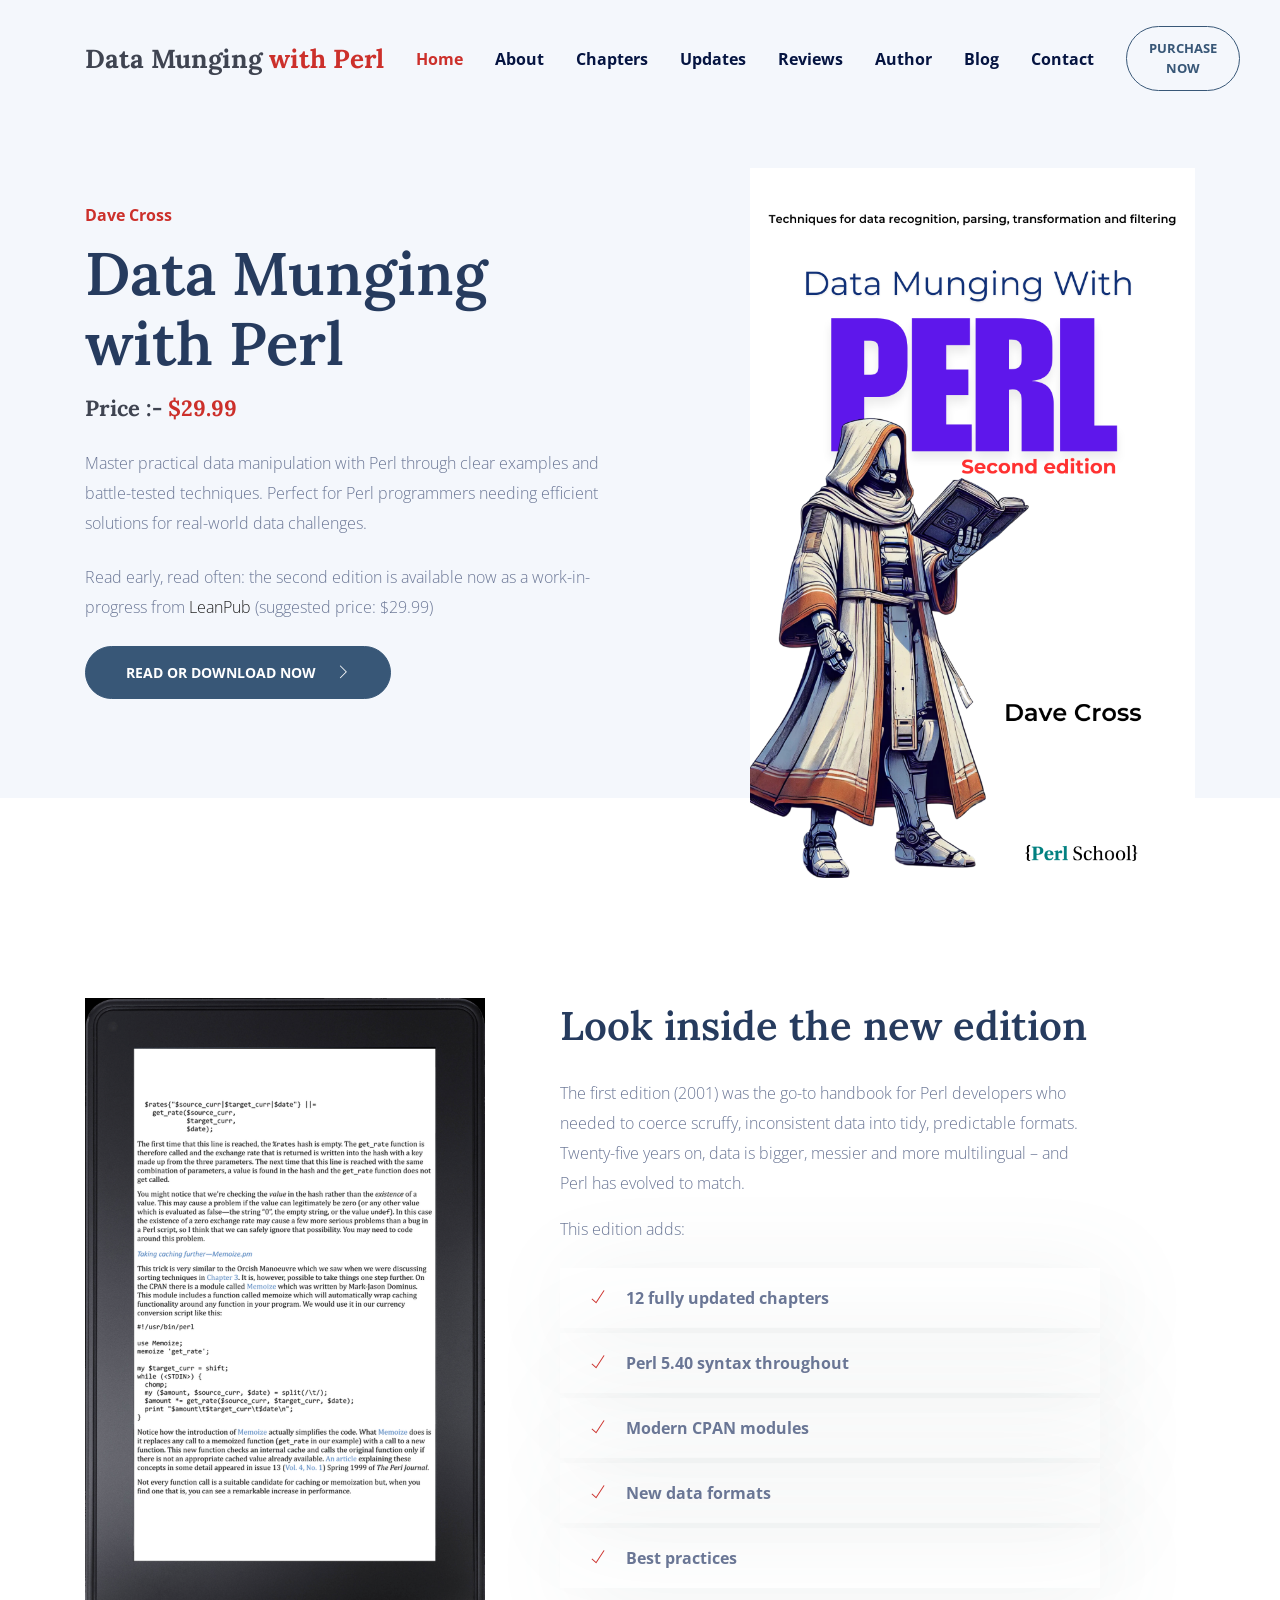
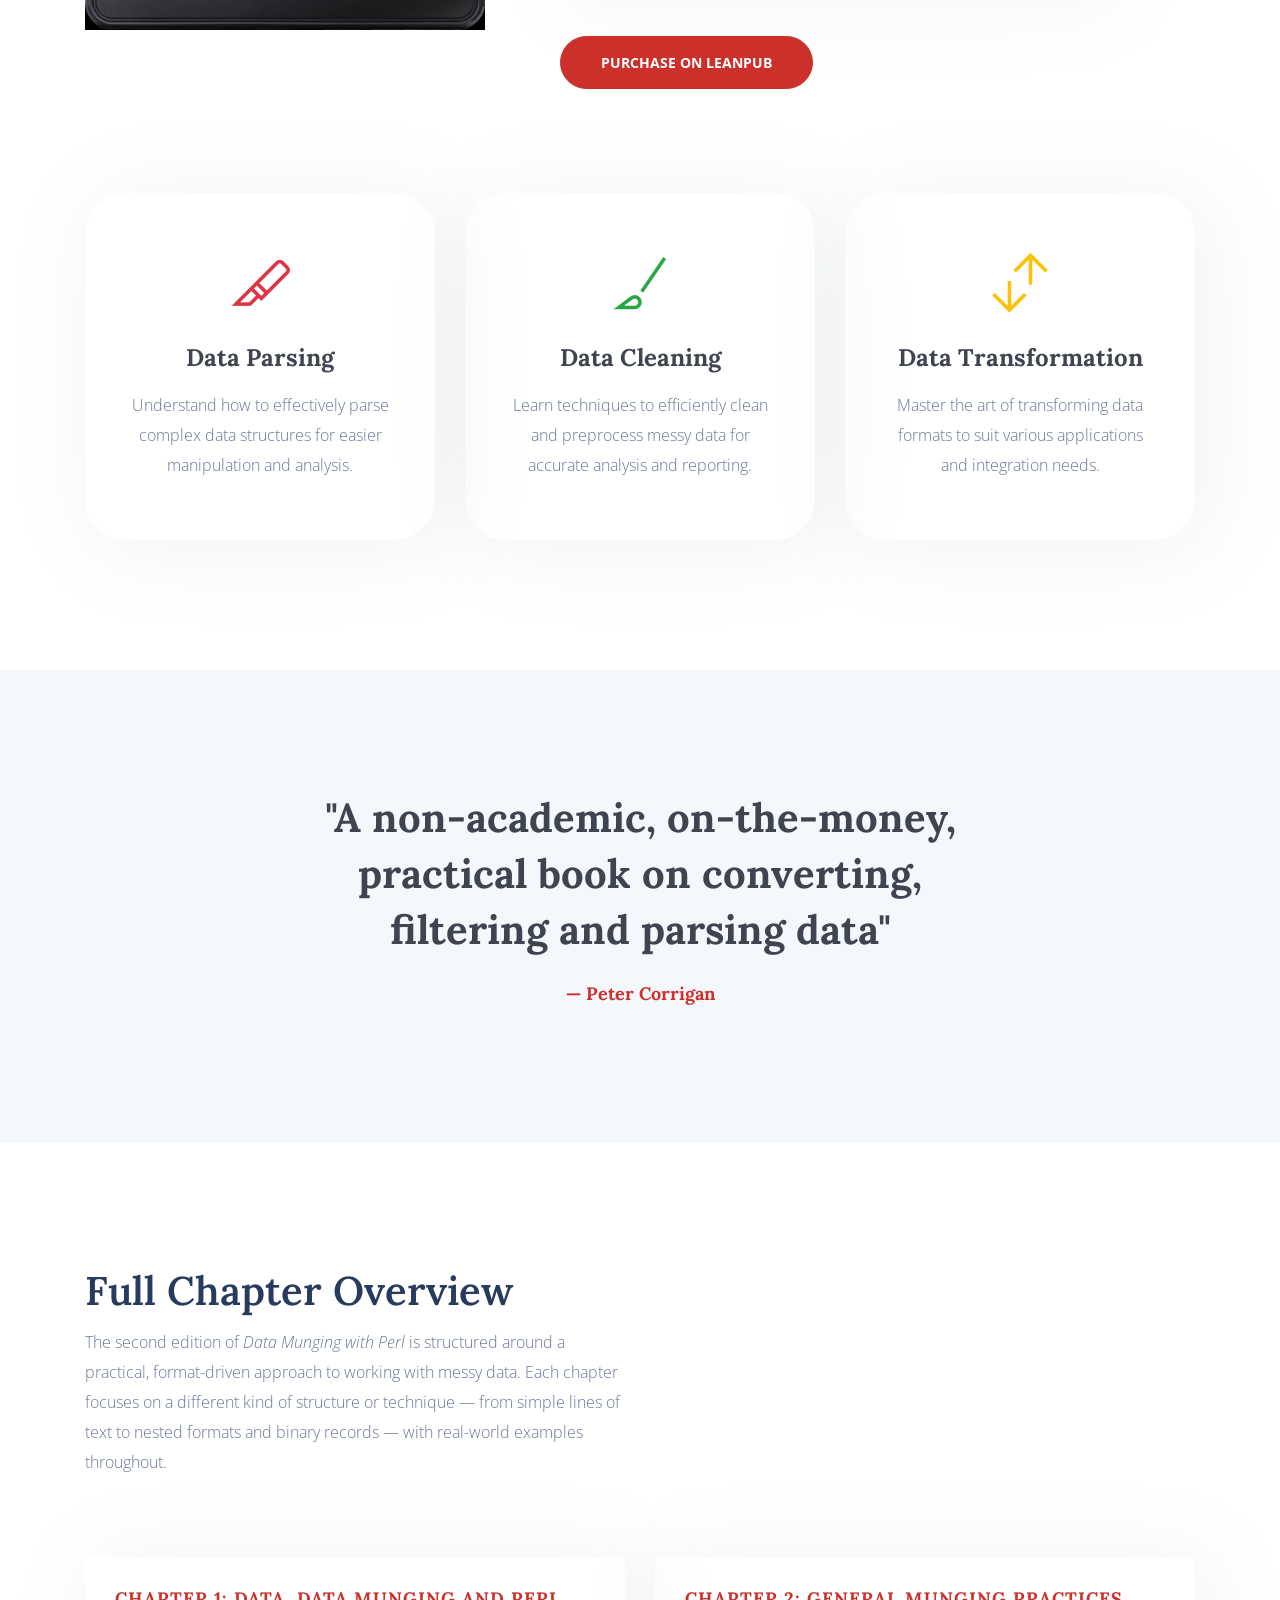
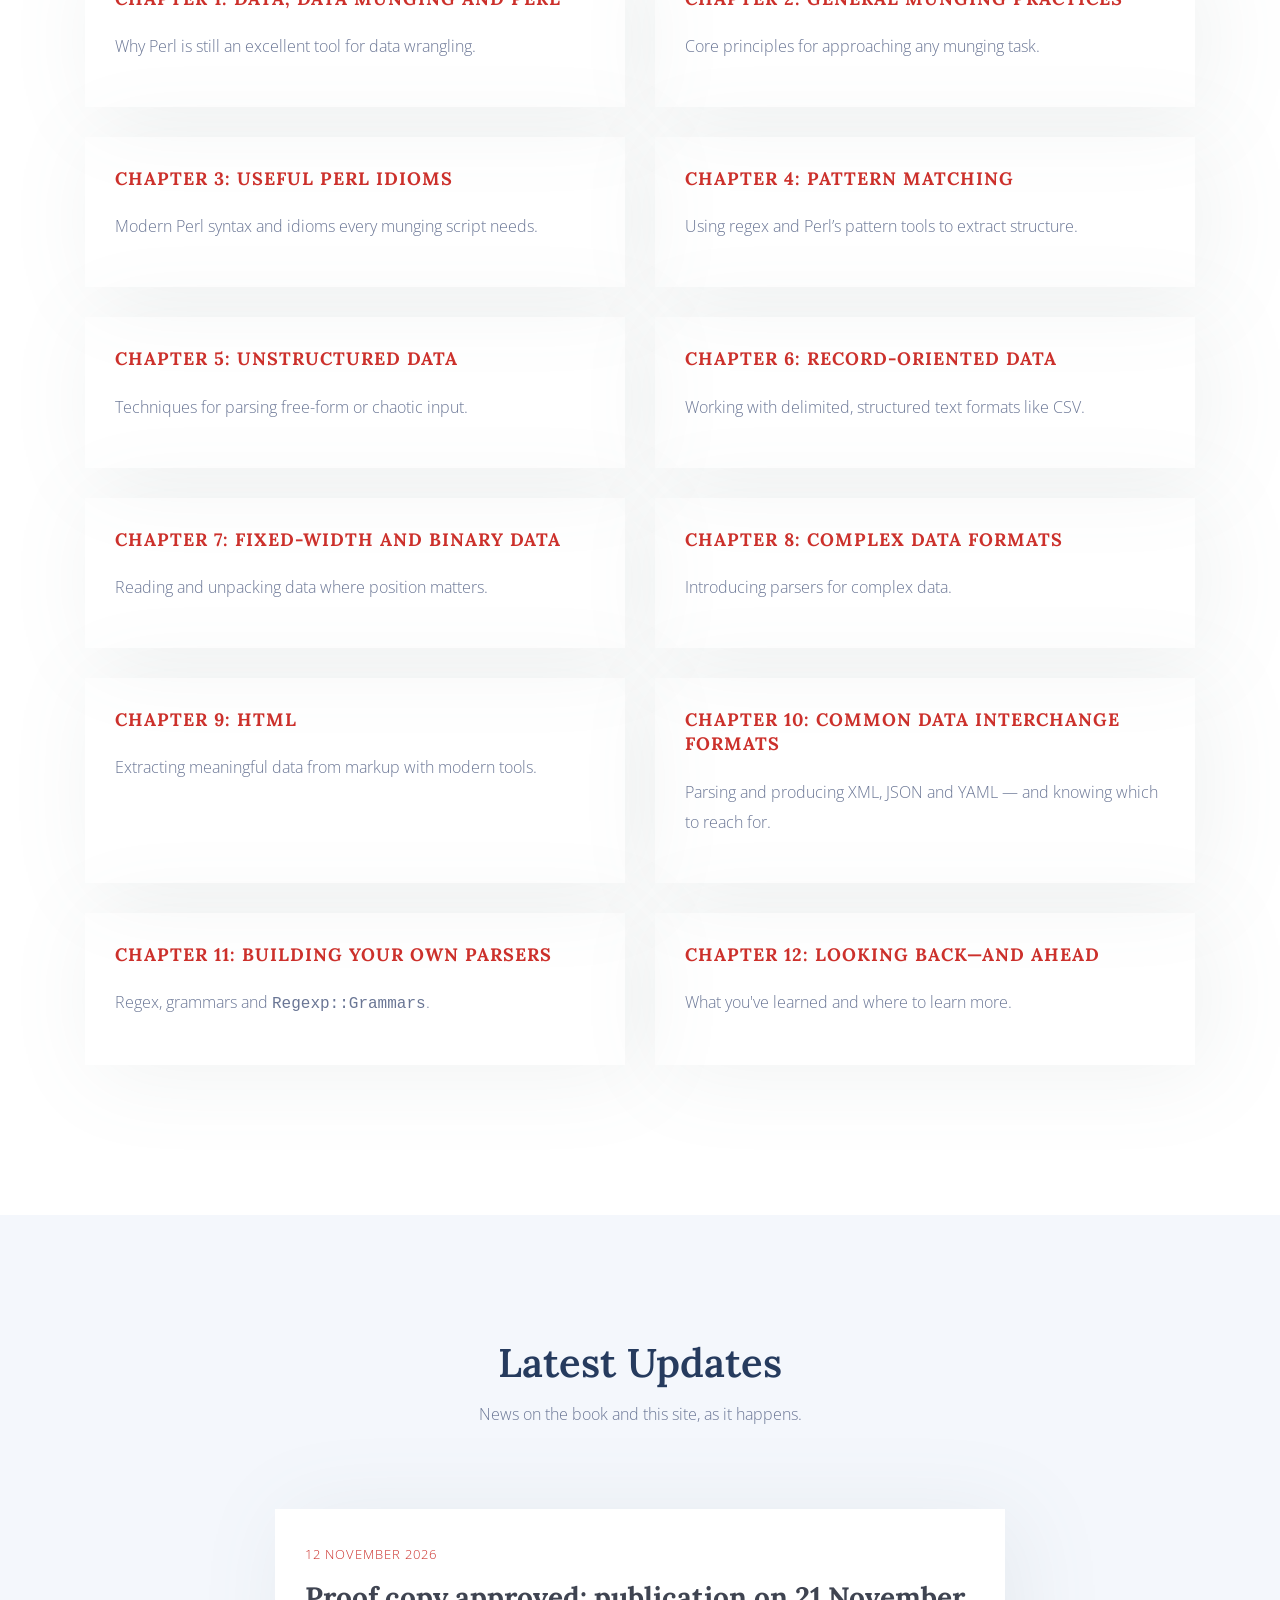
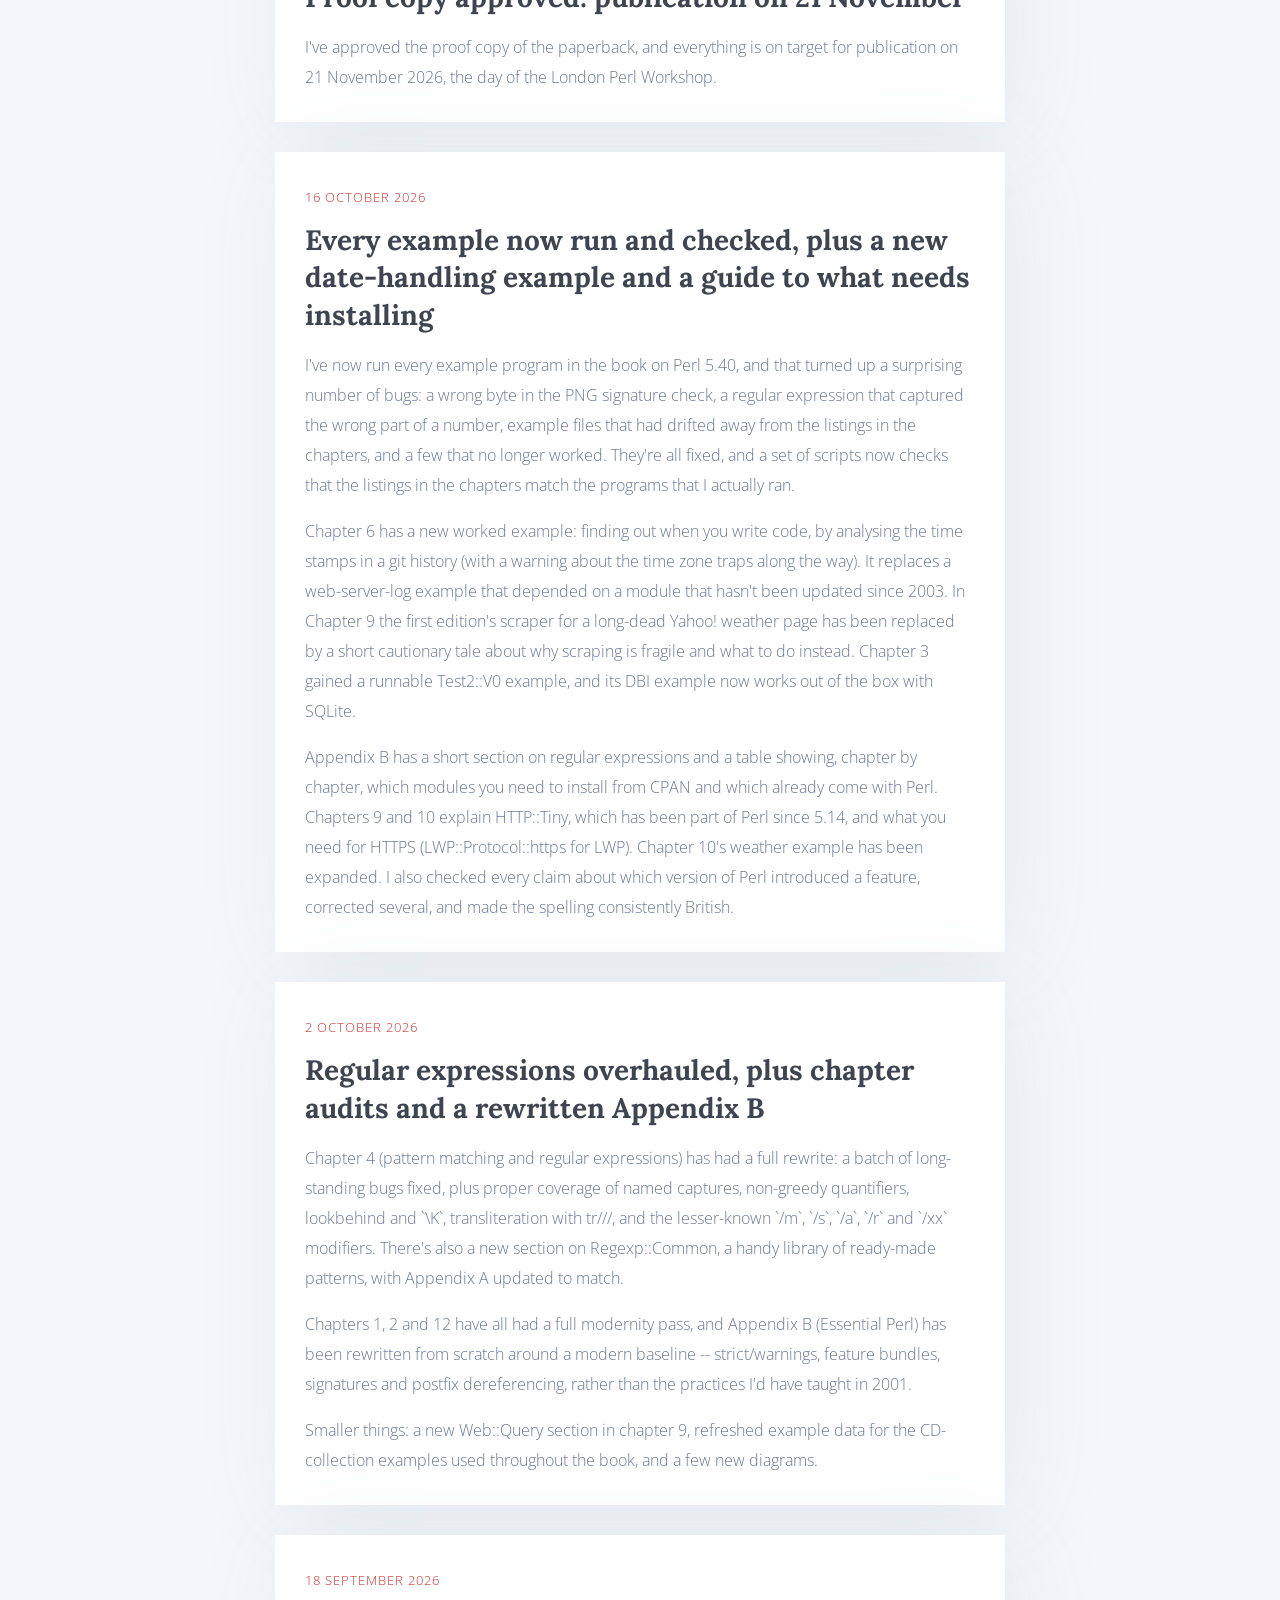
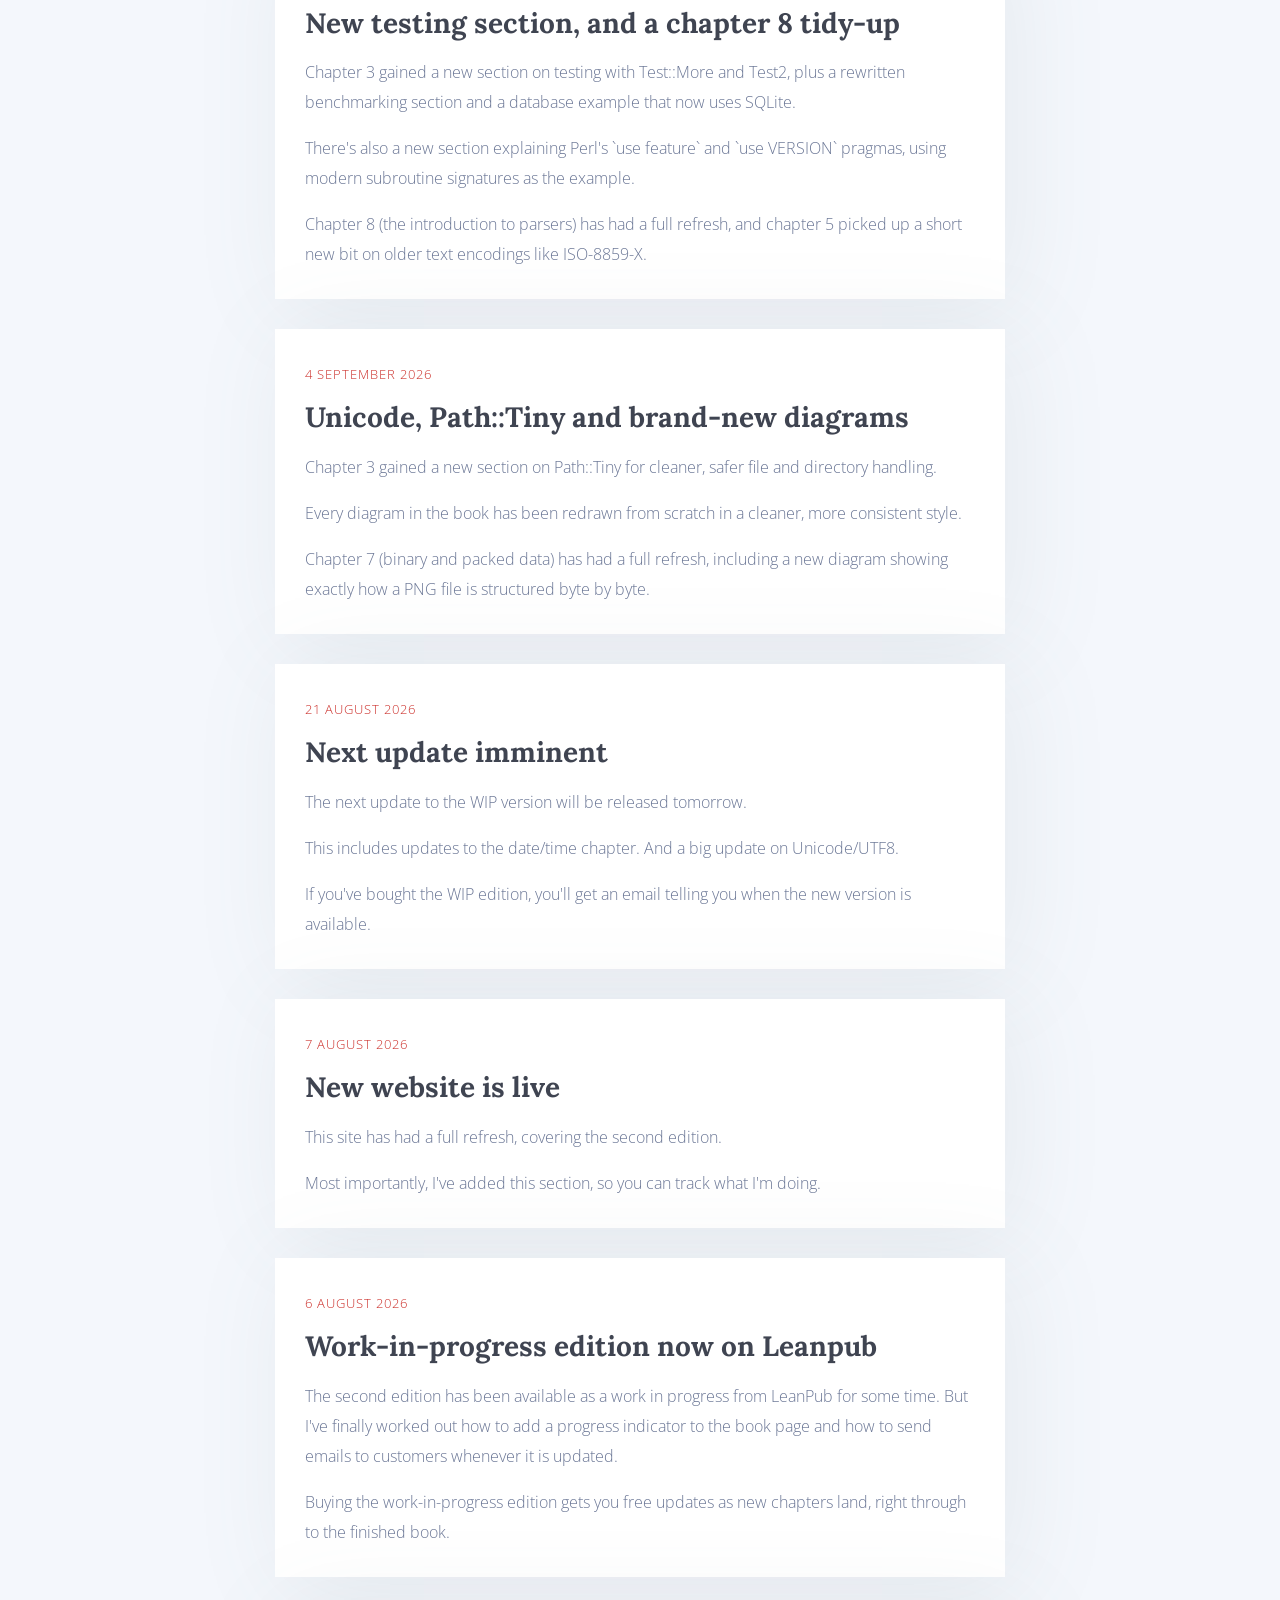
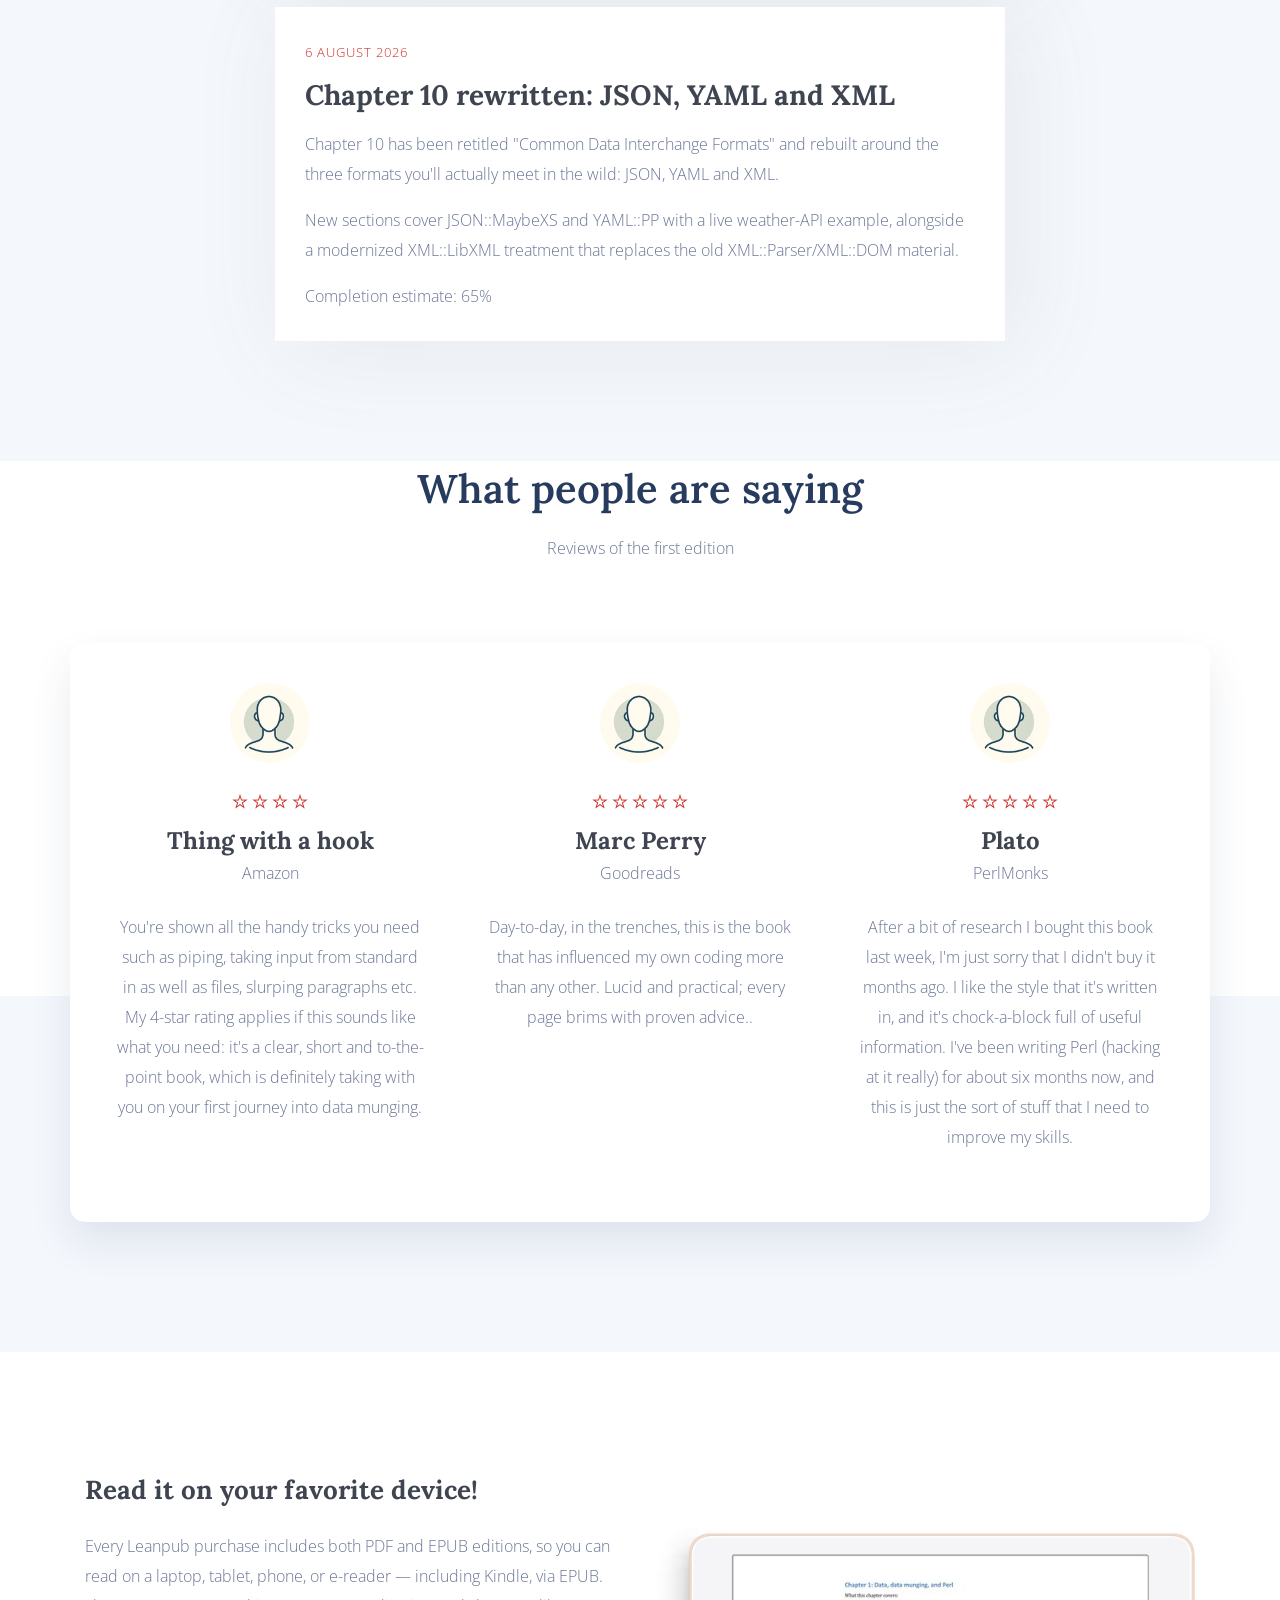
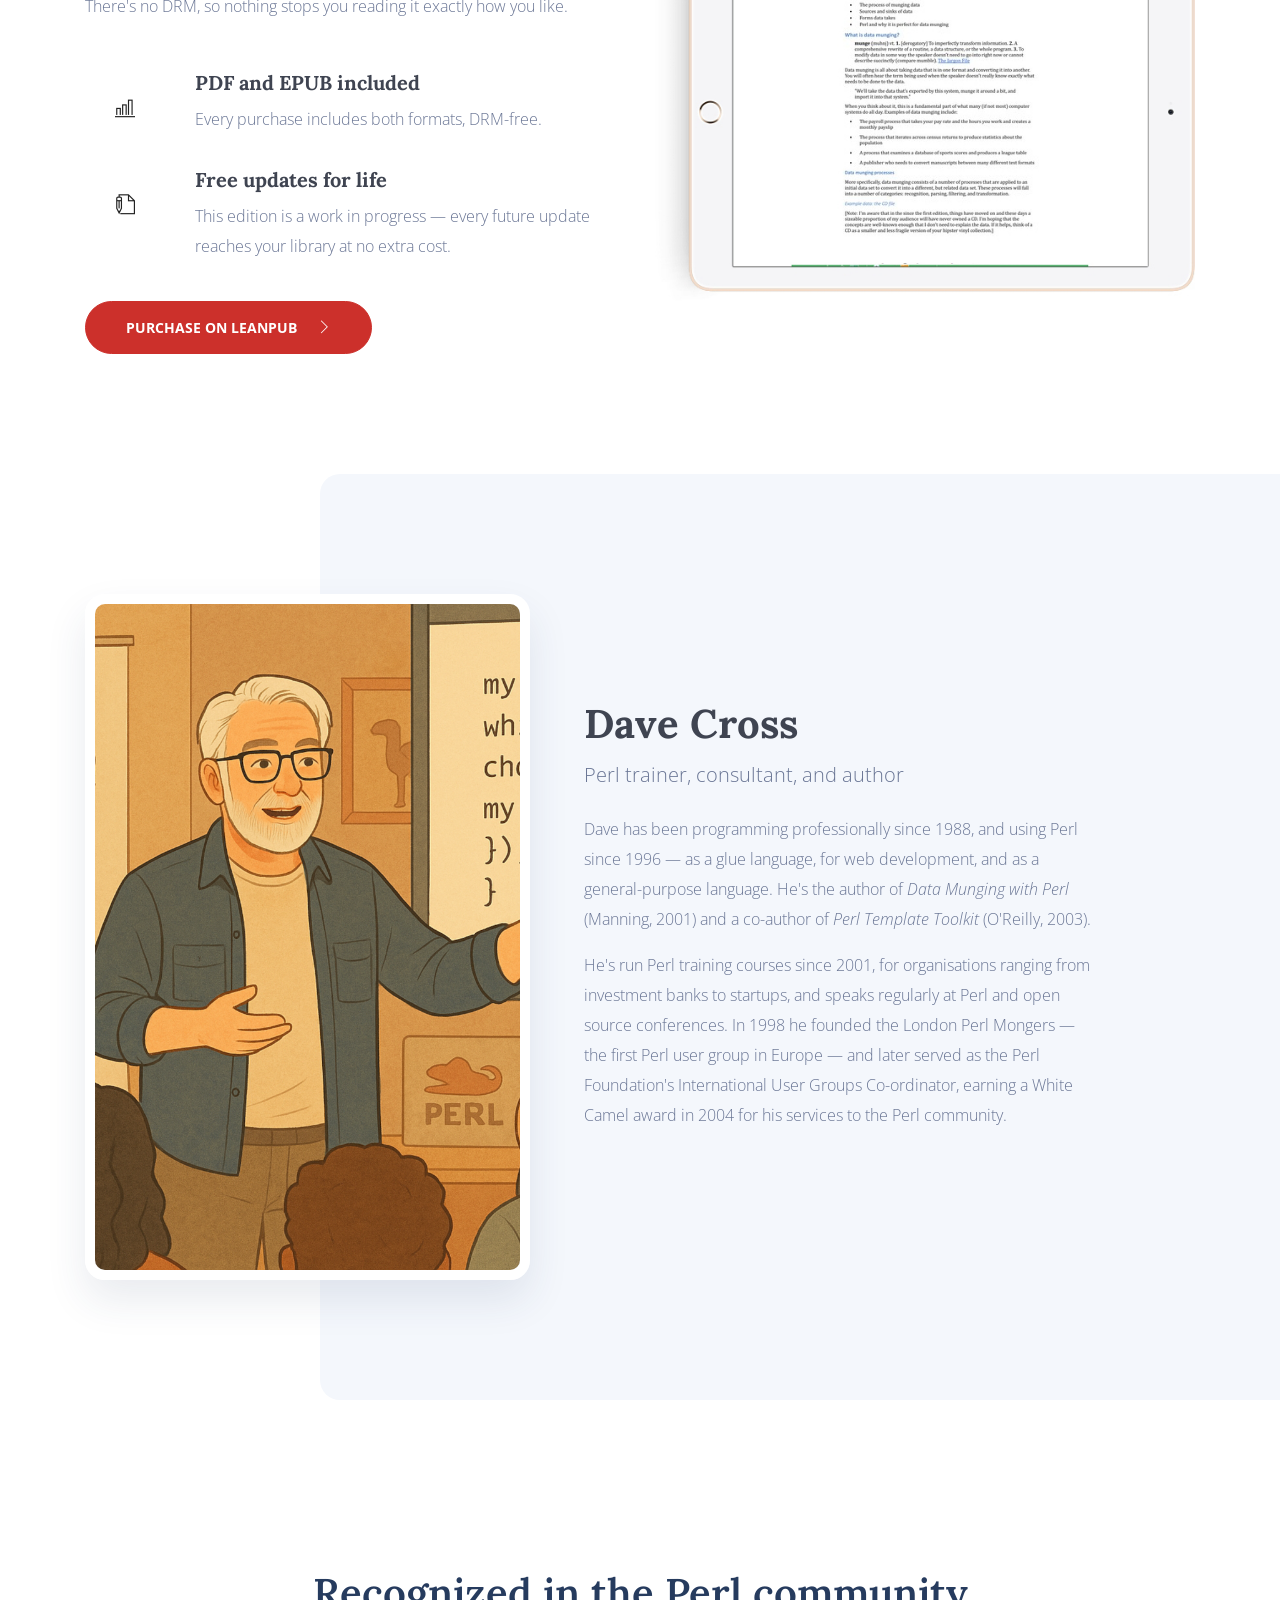
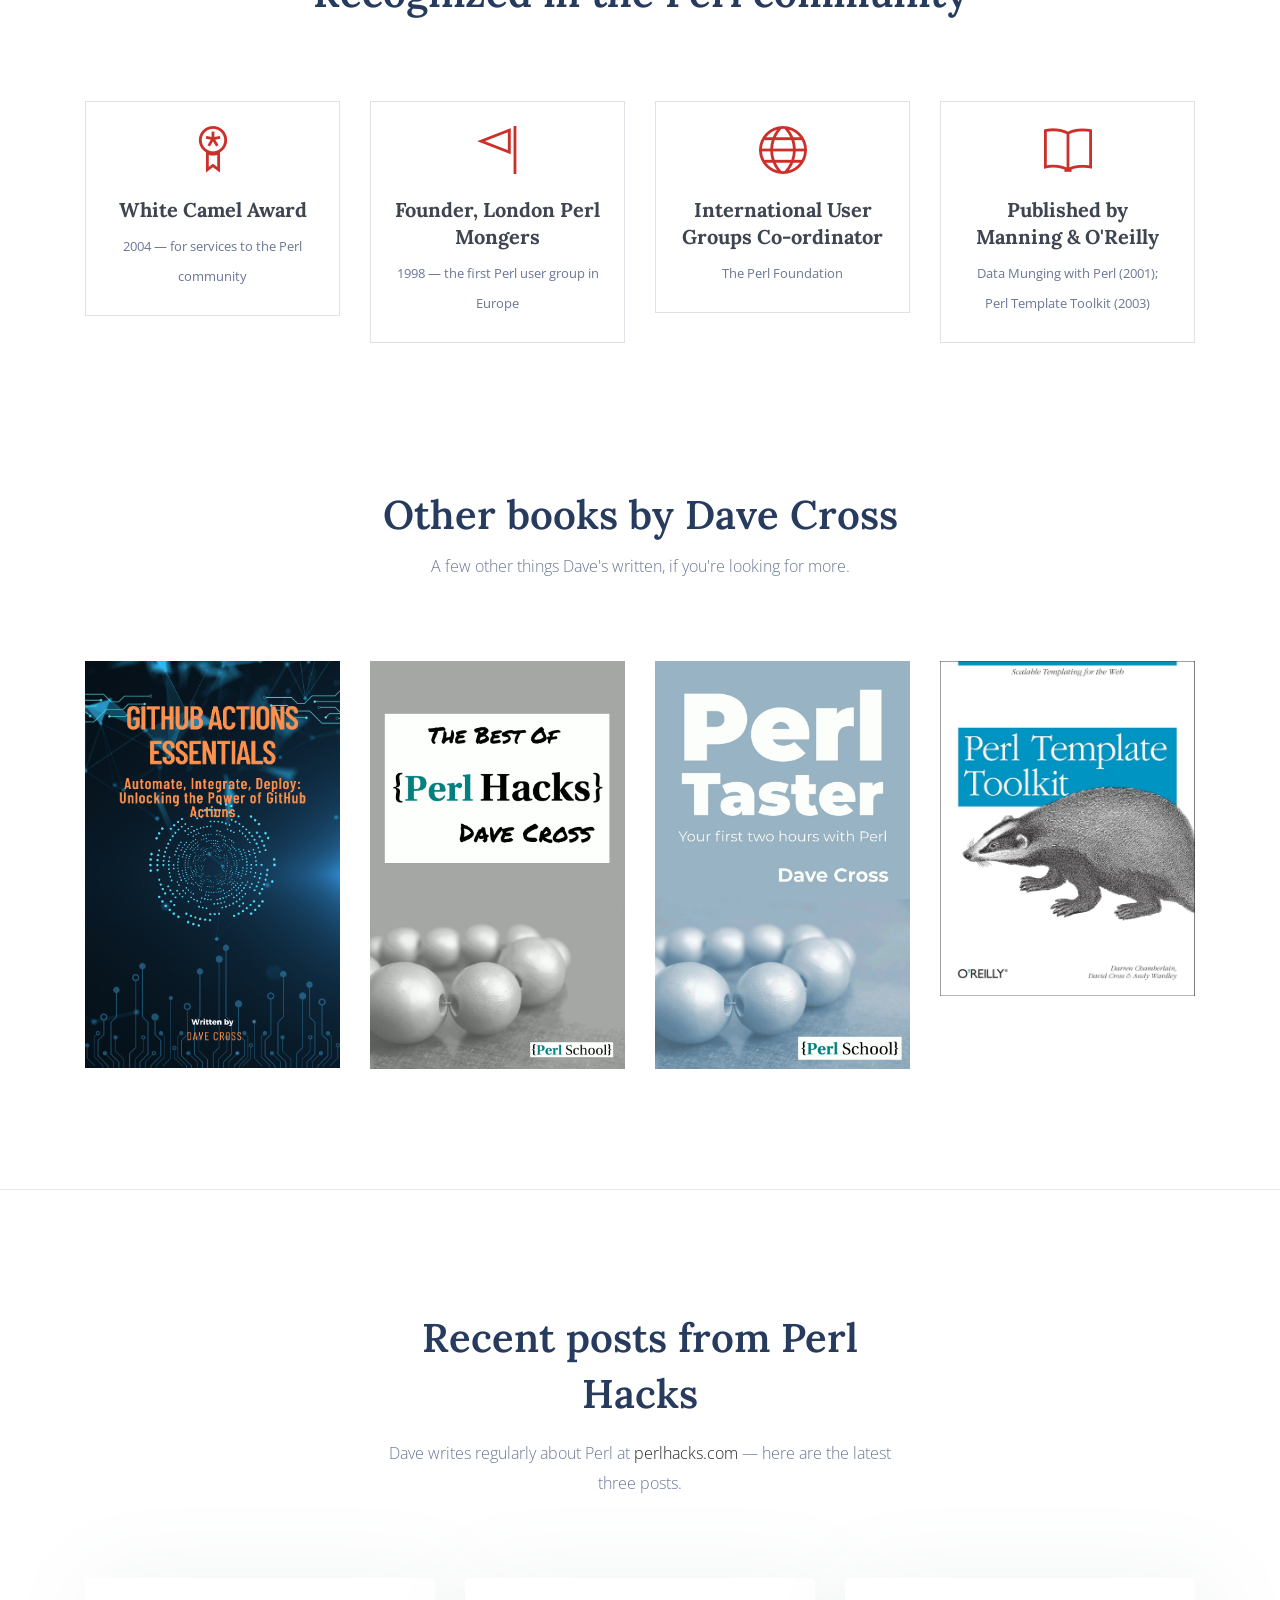
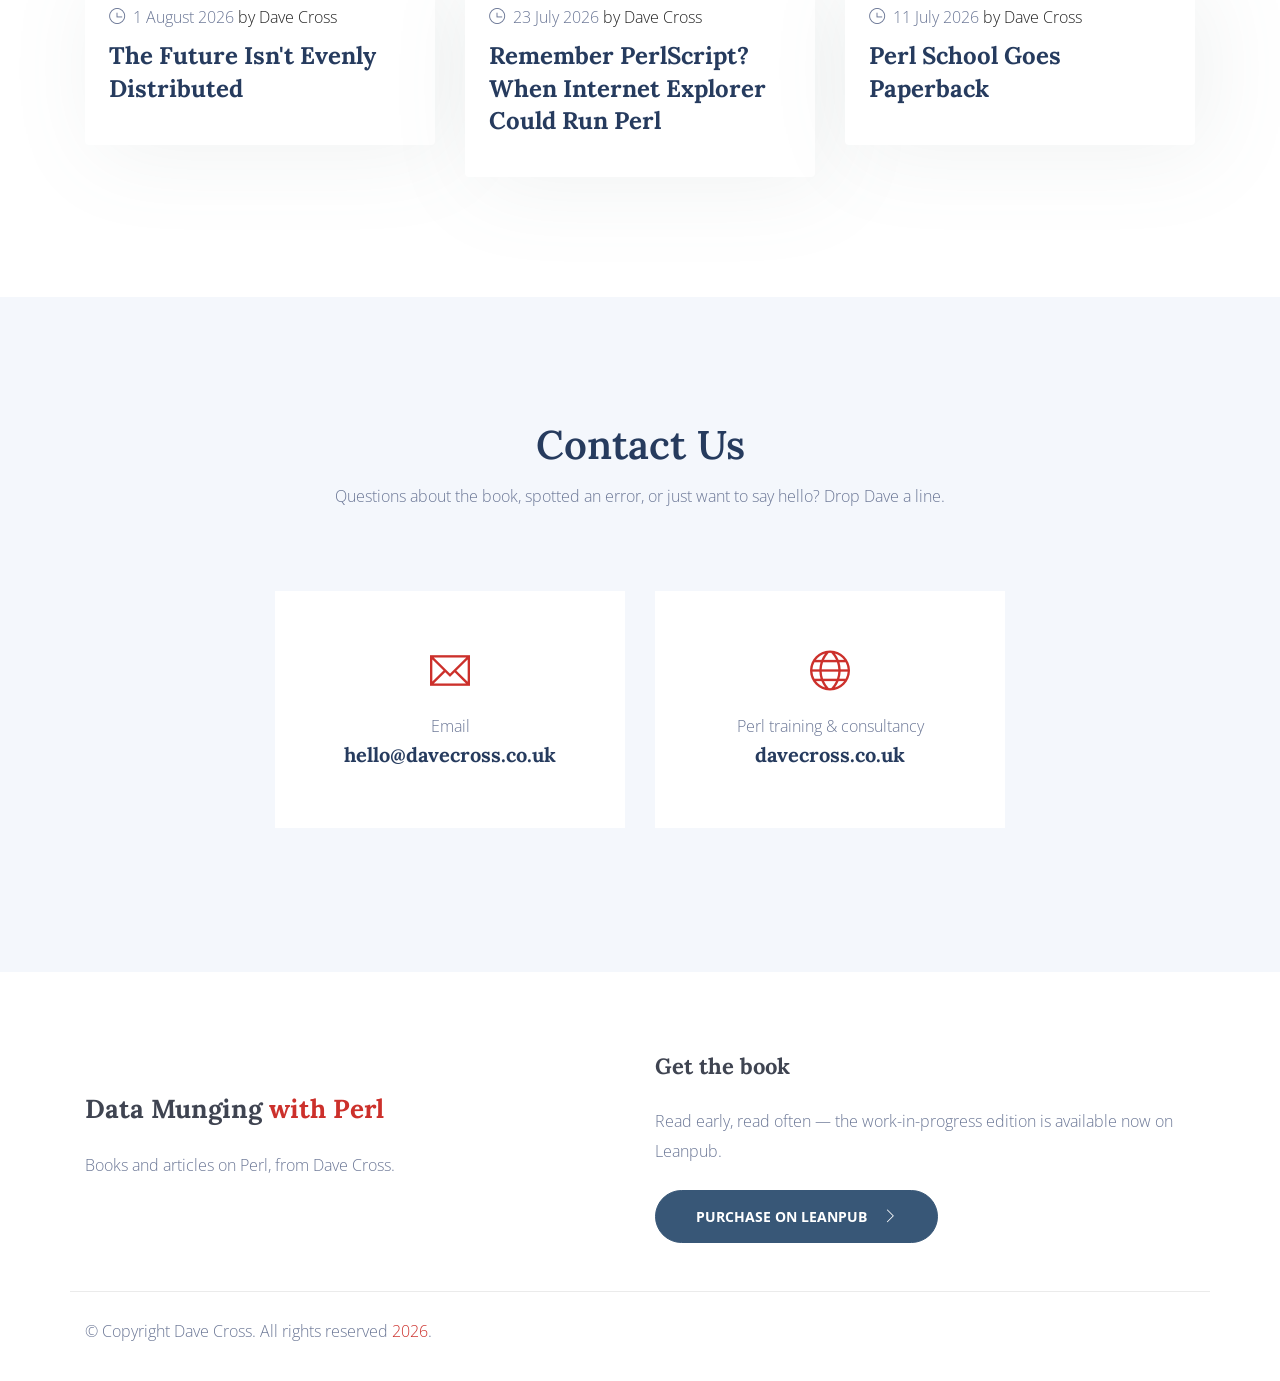
==== commit 9b0a4048: "Regenerate Latest Updates section from data/updates.yaml [skip ci]" ====
--- a/docs/index.html
+++ b/docs/index.html
@@ -382,6 +382,12 @@
             <div id="updates-list" class="updates-list">
               <!-- updates:start -->
               <div class="update-item">
+                <div class="update-date">12 November 2026</div>
+                <h3>Proof copy approved: publication on 21 November</h3>
+                <p>I've approved the proof copy of the paperback, and everything is on target for publication on 21 November 2026, the day of the London Perl Workshop.</p>
+              </div>
+
+              <div class="update-item">
                 <div class="update-date">16 October 2026</div>
                 <h3>Every example now run and checked, plus a new date-handling example and a guide to what needs installing</h3>
                 <p>I've now run every example program in the book on Perl 5.40, and that turned up a surprising number of bugs: a wrong byte in the PNG signature check, a regular expression that captured the wrong part of a number, example files that had drifted away from the listings in the chapters, and a few that no longer worked. They're all fixed, and a set of scripts now checks that the listings in the chapters match the programs that I actually ran.</p>
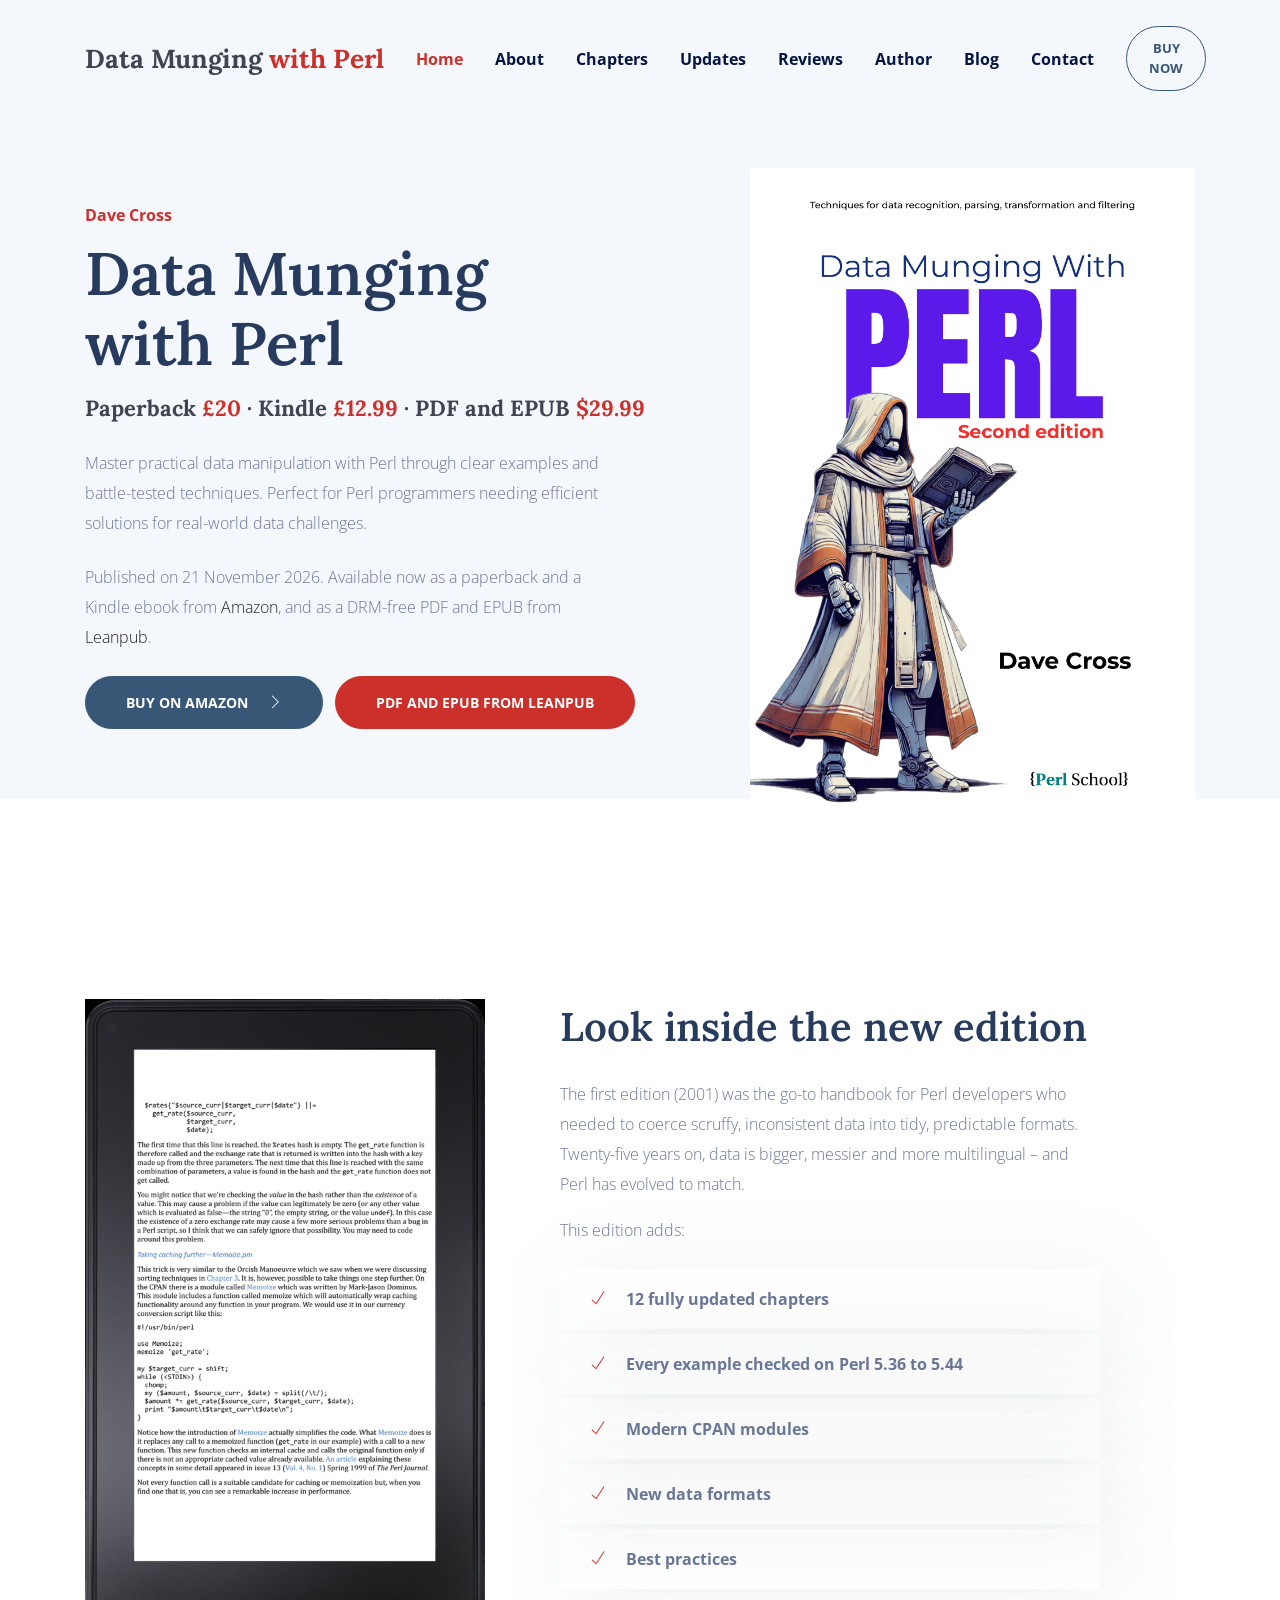
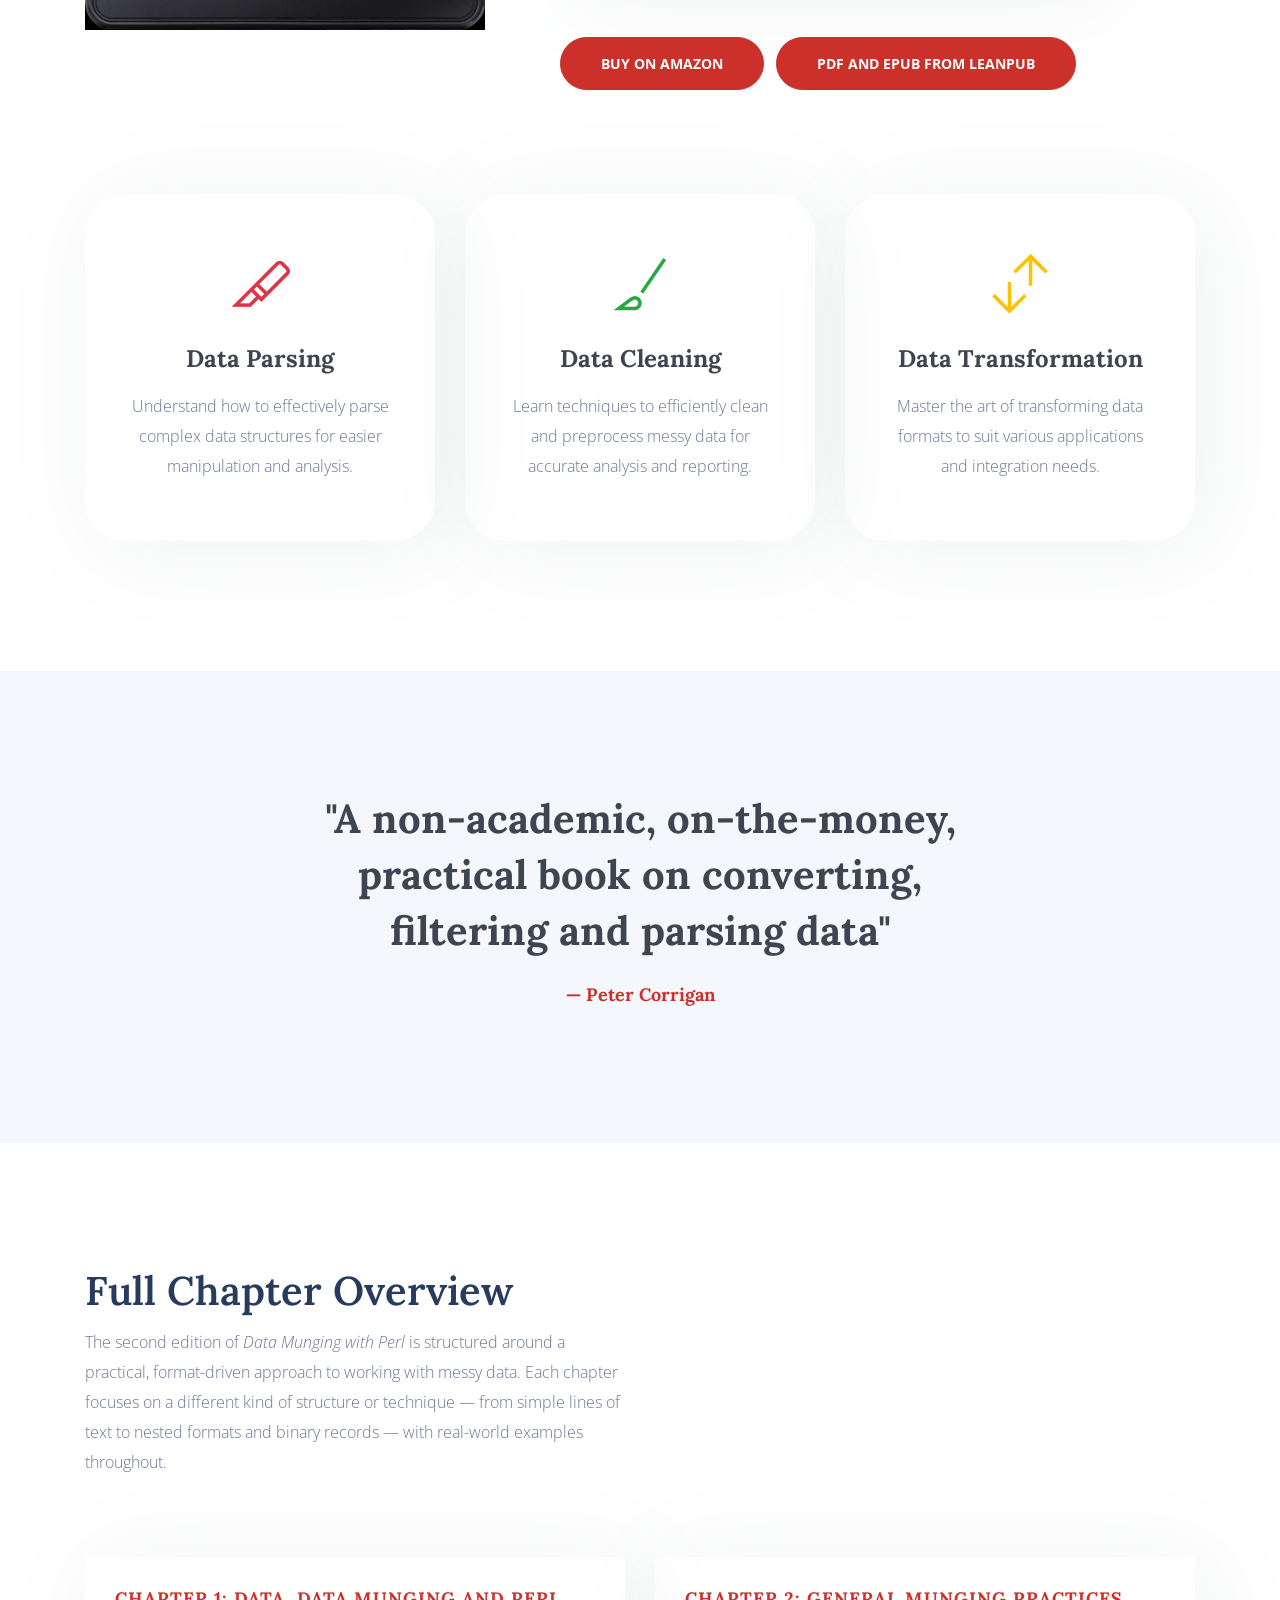
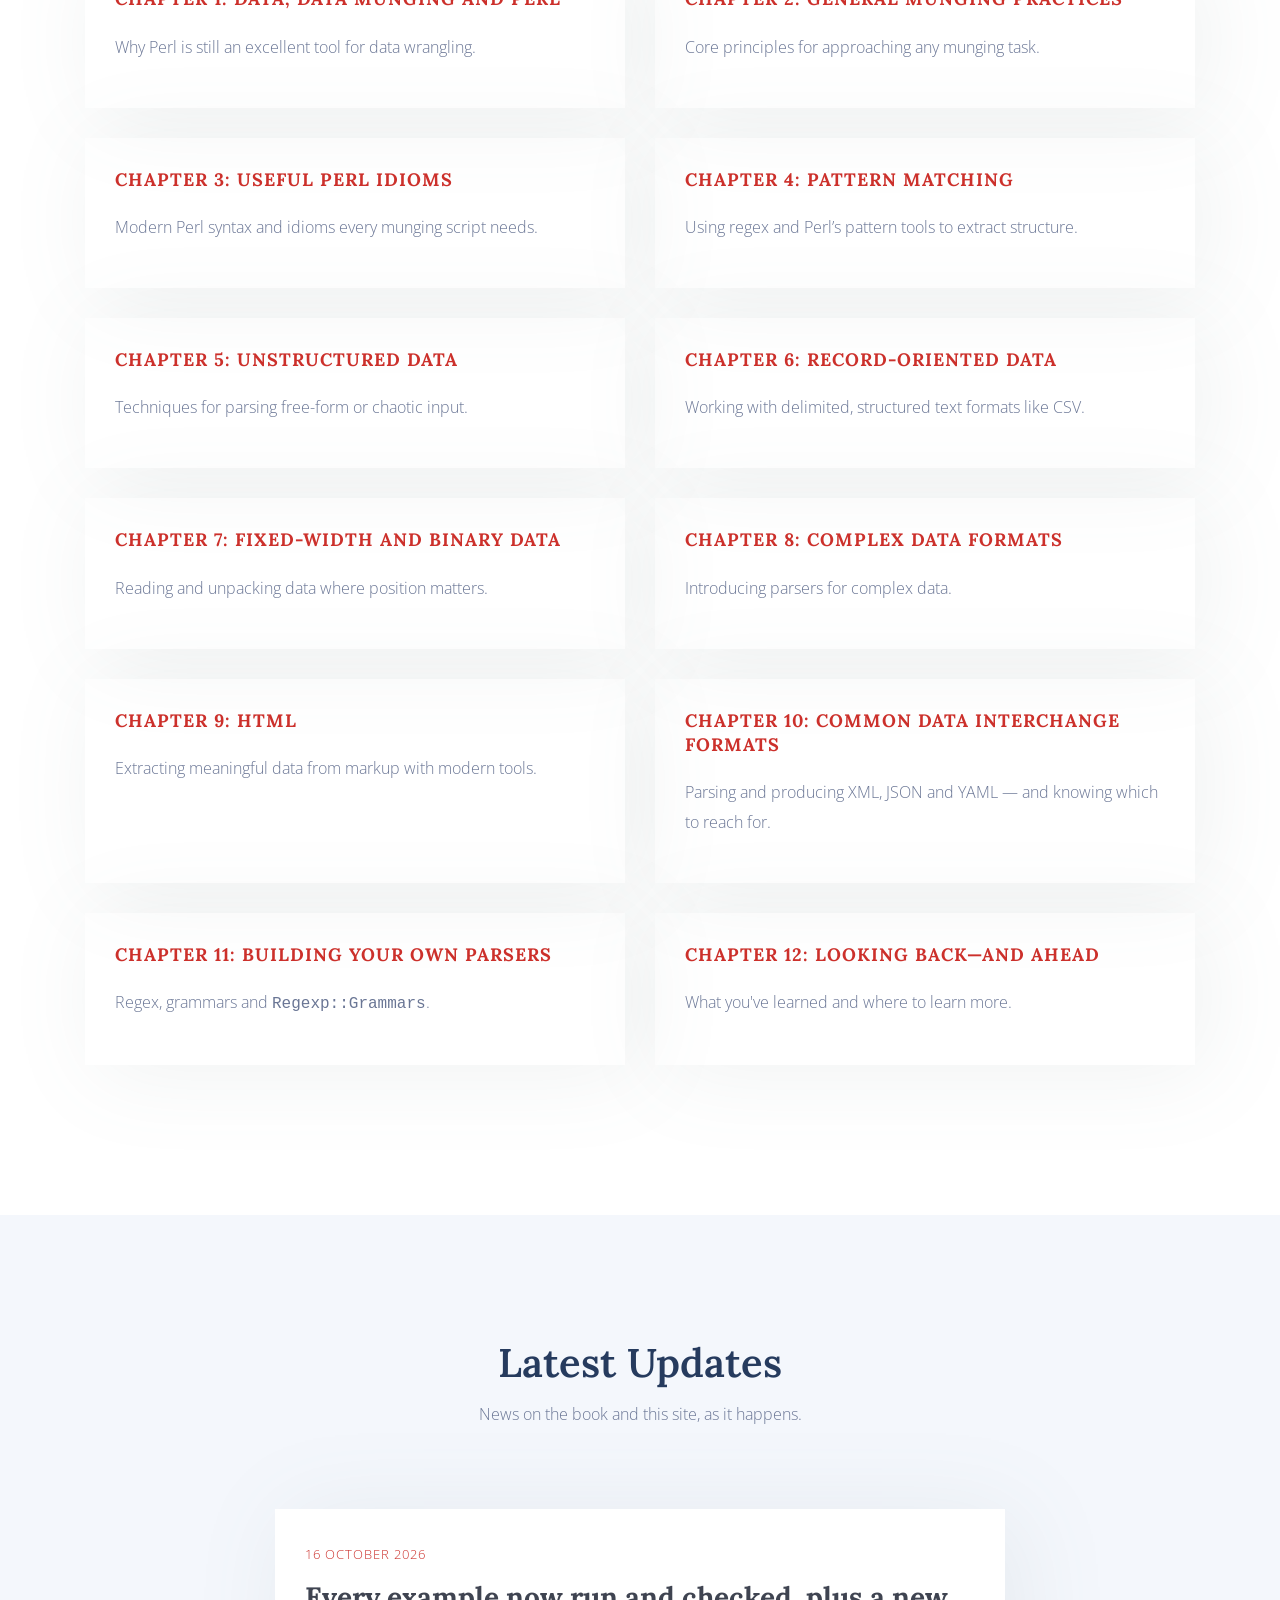
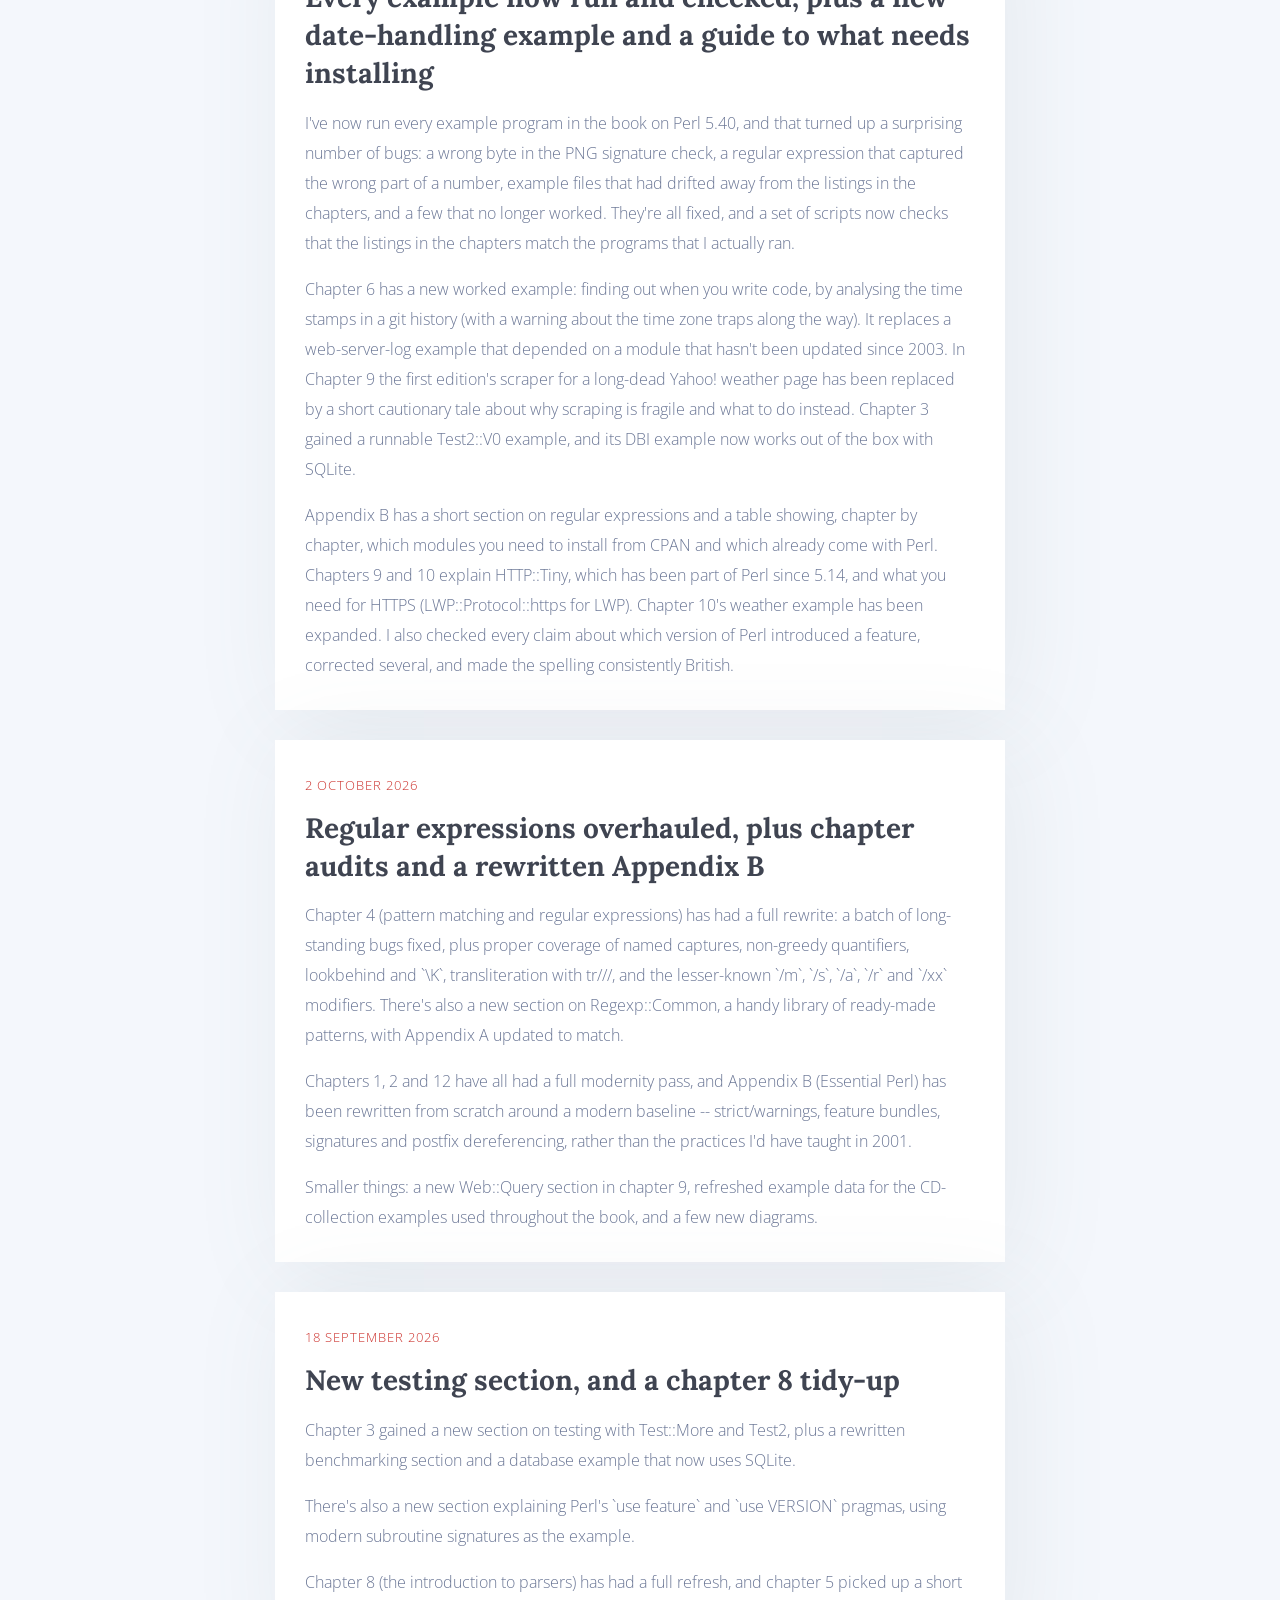
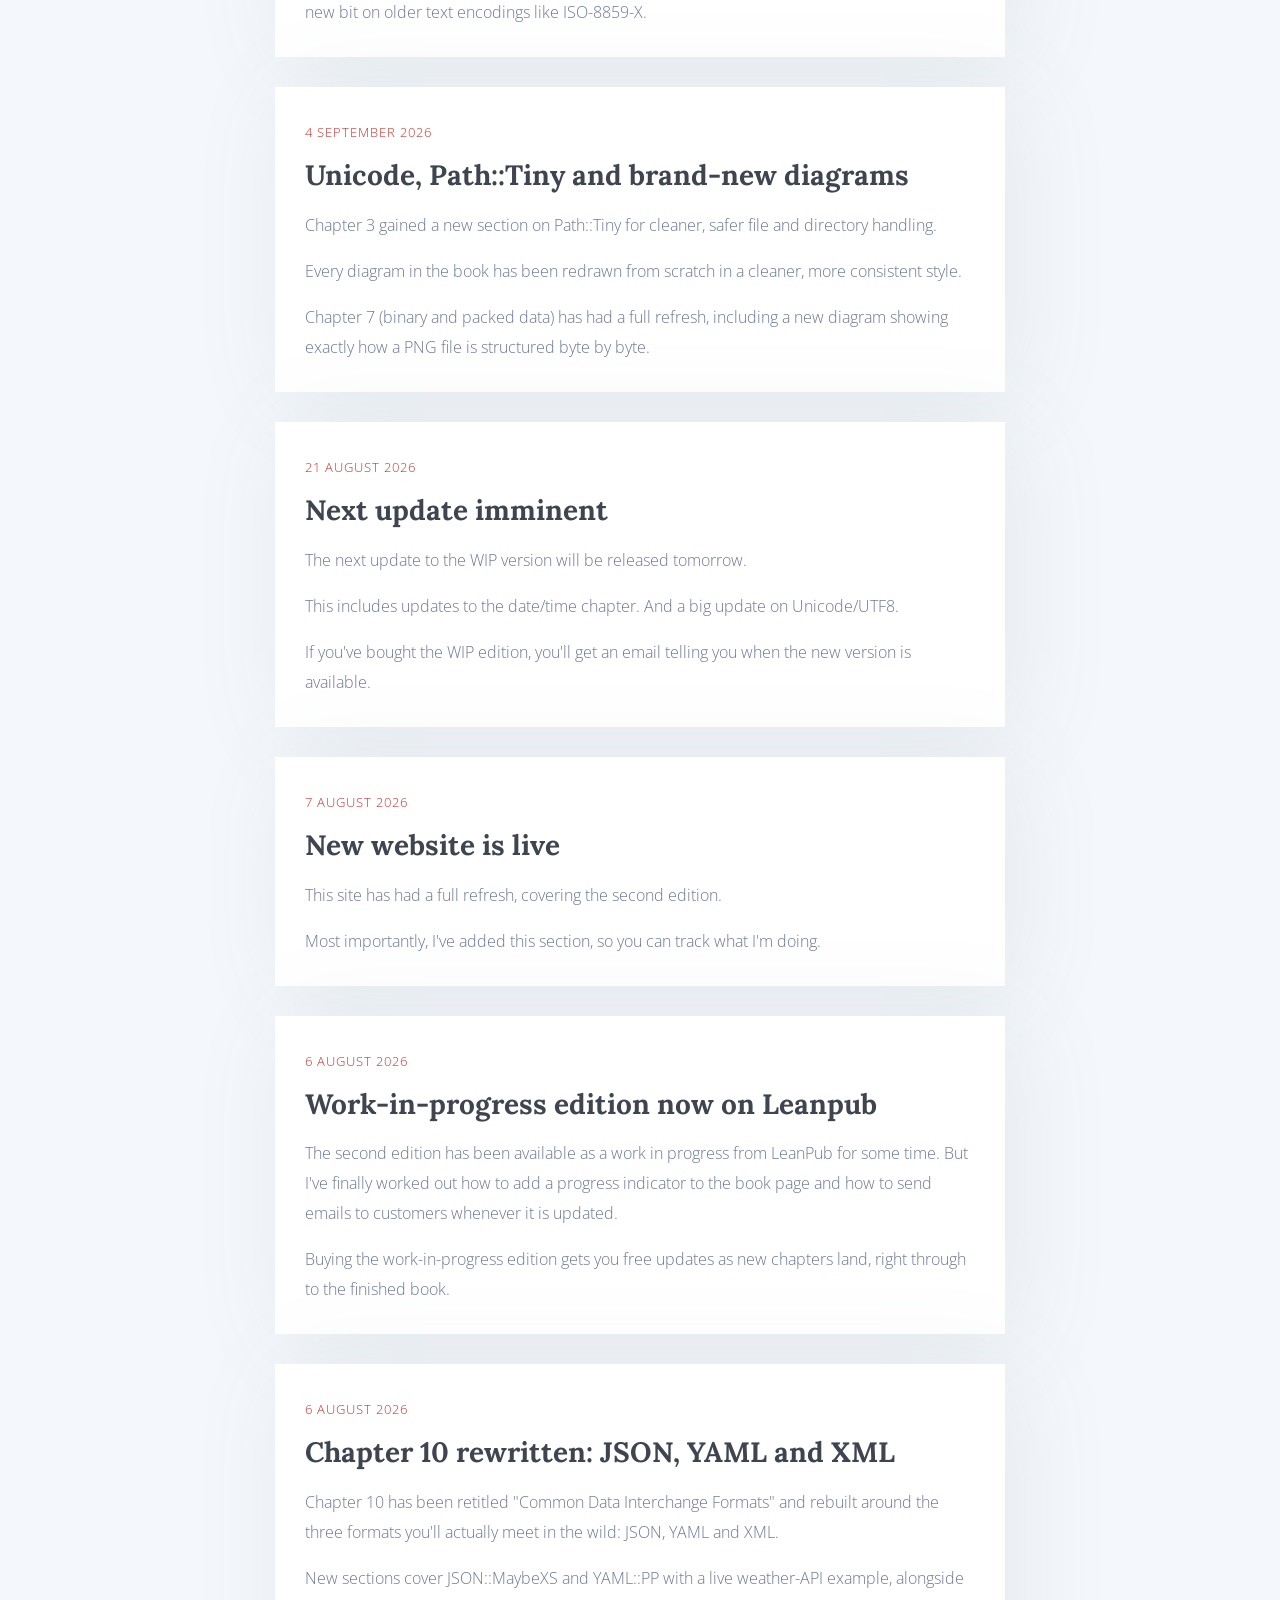
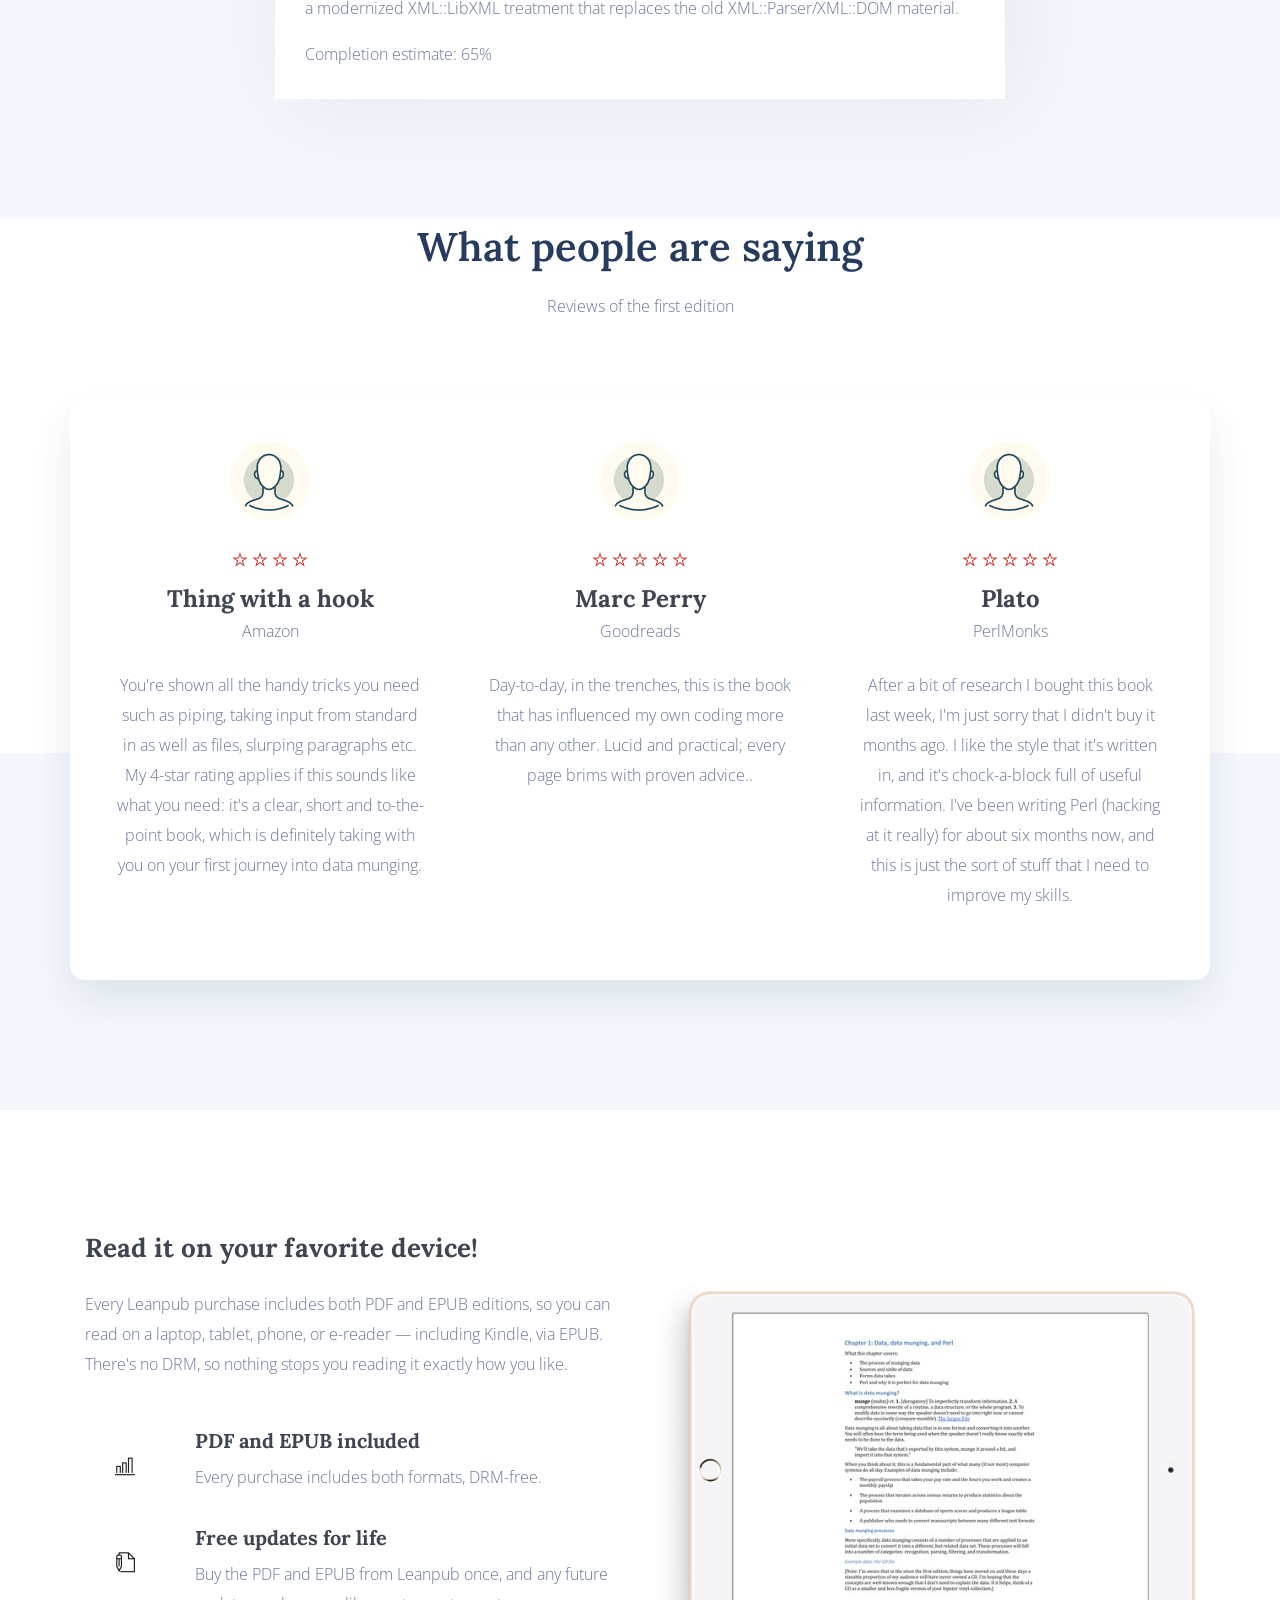
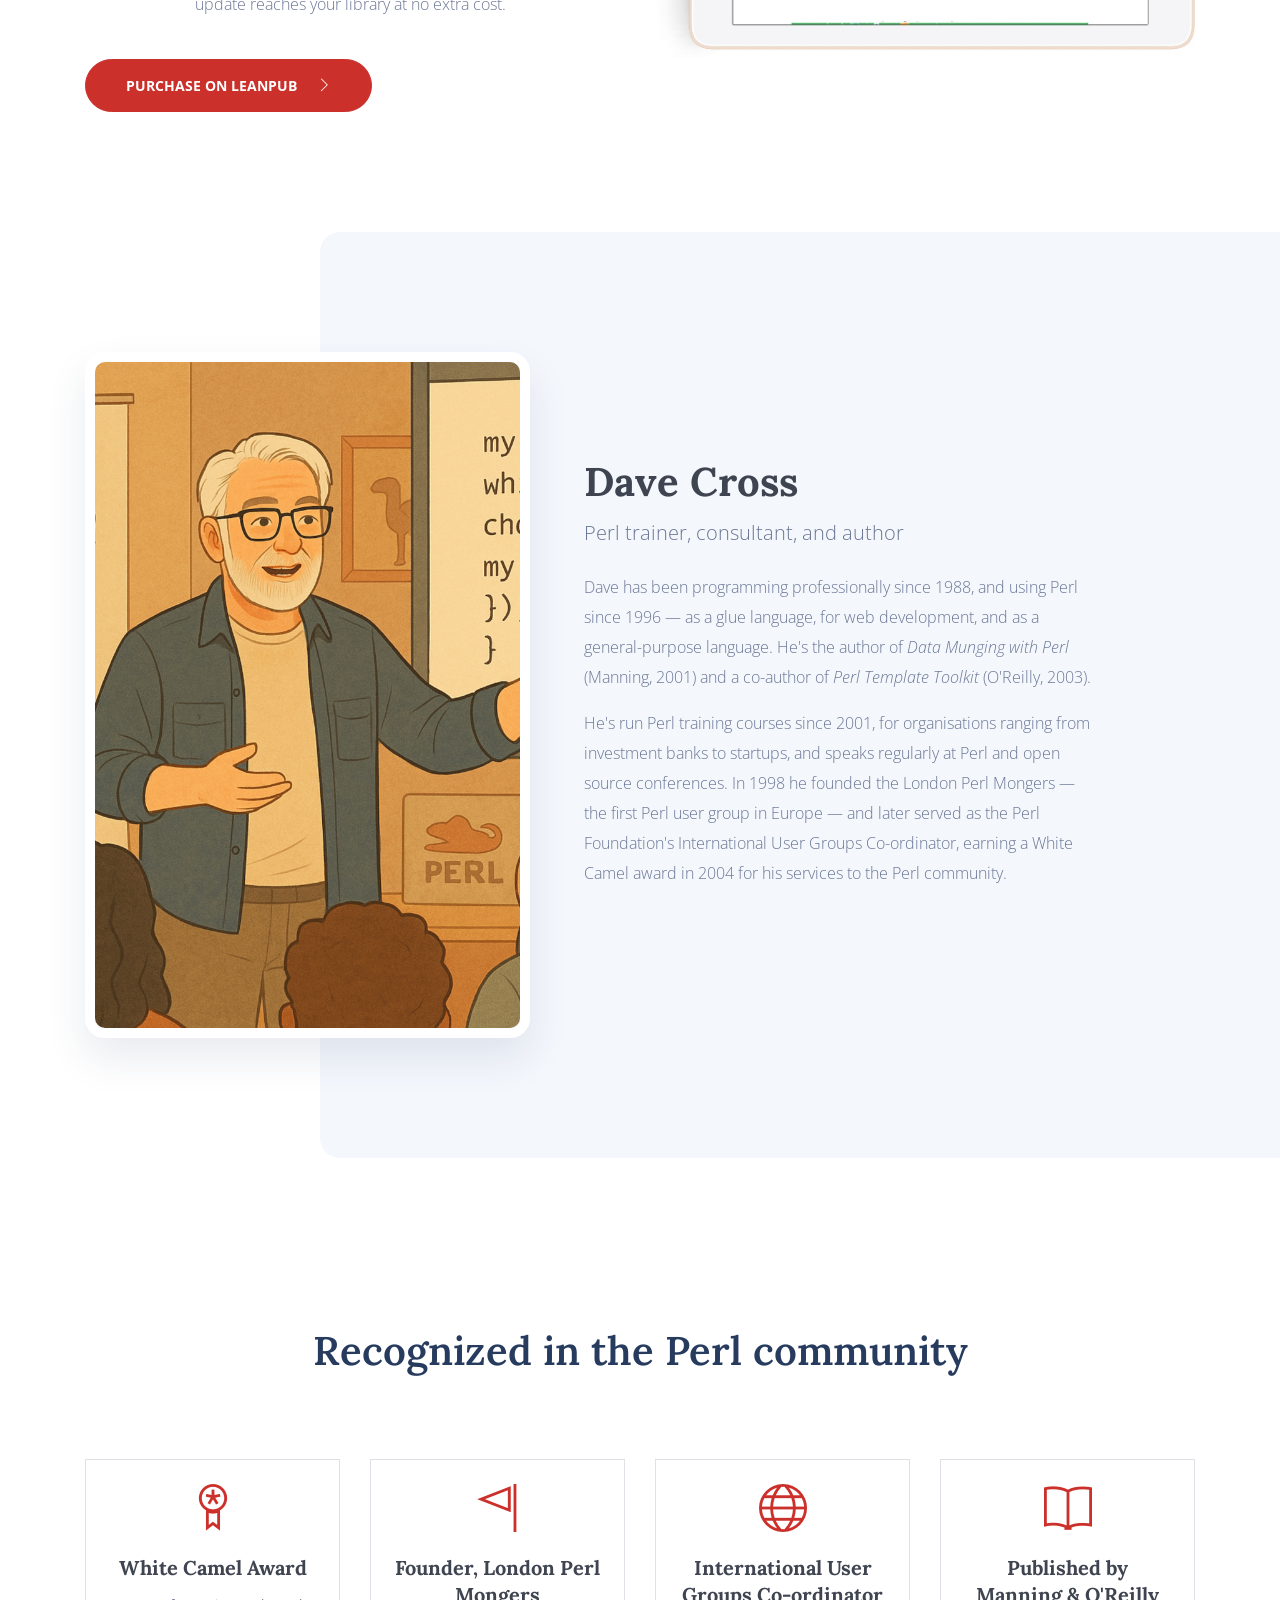
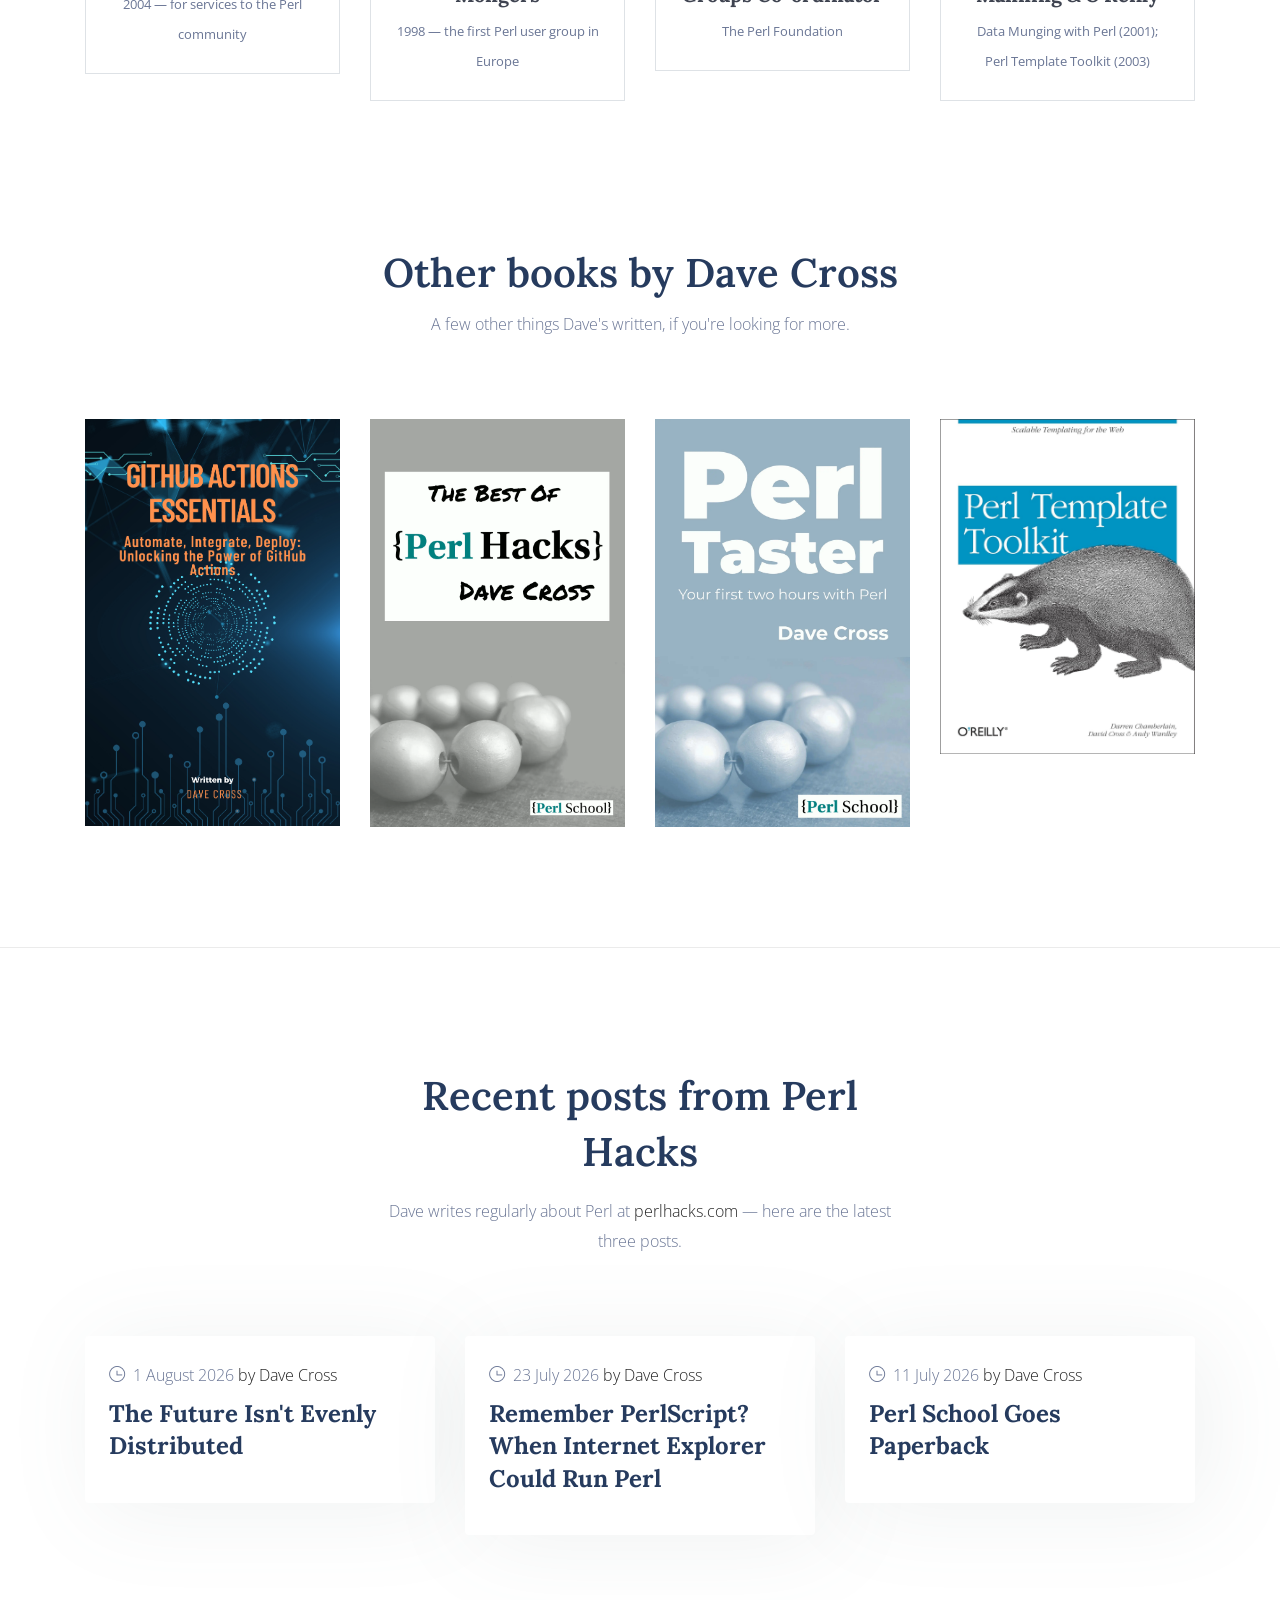
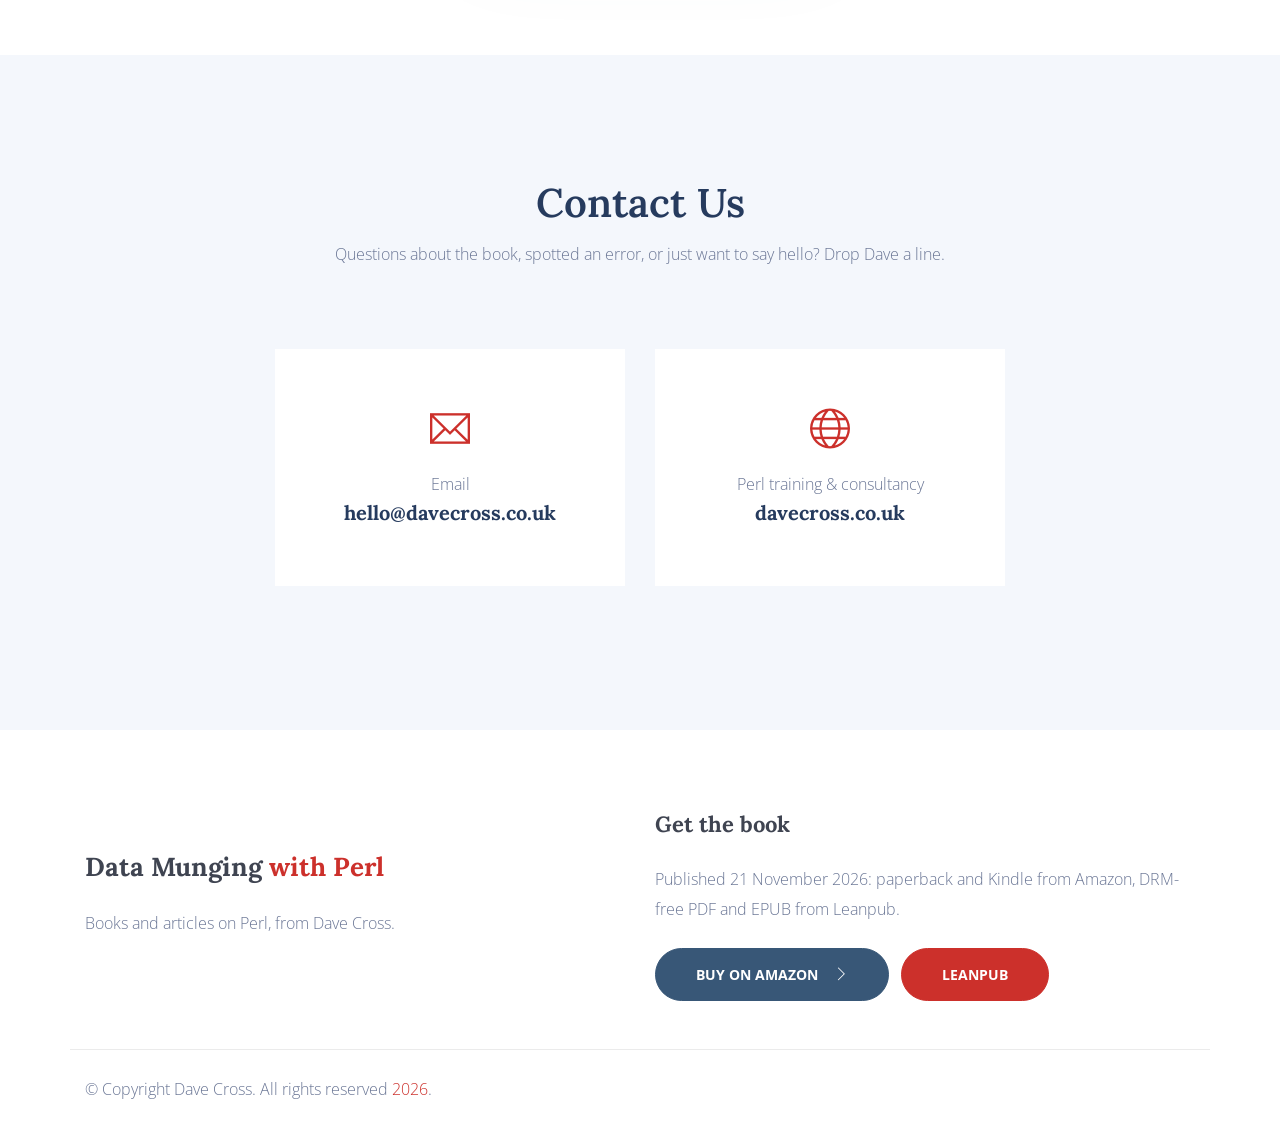
==== commit 53e06df8: "Publication day: Amazon links, published wording, new cover and social card Homepage now says the bo" ====
--- a/docs/index.html
+++ b/docs/index.html
@@ -91,13 +91,25 @@
         ]
       },
       "publisher": { "@type": "Organization", "name": "Perl School" },
-      "offers": {
-        "@type": "Offer",
-        "price": "29.99",
-        "priceCurrency": "USD",
-        "url": "https://leanpub.com/datamungingwithperl",
-        "availability": "https://schema.org/InStock"
-      }
+      "datePublished": "2026-11-21",
+      "offers": [
+        {
+          "@type": "Offer",
+          "name": "Paperback",
+          "price": "20.00",
+          "priceCurrency": "GBP",
+          "url": "https://www.amazon.co.uk/dp/1065495714",
+          "availability": "https://schema.org/InStock"
+        },
+        {
+          "@type": "Offer",
+          "name": "PDF and EPUB",
+          "price": "29.99",
+          "priceCurrency": "USD",
+          "url": "https://leanpub.com/datamungingwithperl",
+          "availability": "https://schema.org/InStock"
+        }
+      ]
     }
     </script>
 
@@ -167,7 +179,7 @@
               </li>
             </ul>
 
-            <a href="https://leanpub.com/datamungingwithperl" class="btn btn-border-tp btn-small ml-3">Purchase Now</a>
+            <a href="#book" class="btn btn-border-tp btn-small ml-3 smoth-scroll">Buy Now</a>
           </div> 
         </div>
       </nav>
@@ -185,25 +197,29 @@
               </h1>
 
               <div class="mb-4">
-                <div class="h4">Price :- <span class="text-color">$29.99</span></div>
+                <div class="h4">Paperback <span class="text-color">&pound;20</span> &middot; Kindle <span class="text-color">&pound;12.99</span> &middot; PDF and EPUB <span class="text-color">$29.99</span></div>
               </div>
               <p class="mb-4">Master practical data manipulation with Perl through clear examples and battle-tested techniques. Perfect for Perl programmers needing efficient solutions for real-world data challenges.</p>
 
               <p class="book-status">
-                Read early, read often: the second edition is available now as
-                a work-in-progress from
-                <a href="https://leanpub.com/datamungingwithperl">LeanPub</a> (suggested price: $29.99)
+                Published on 21 November 2026. Available now as a paperback
+                and a Kindle ebook from
+                <a href="https://www.amazon.co.uk/dp/1065495714">Amazon</a>, and as a DRM-free PDF and EPUB from
+                <a href="https://leanpub.com/datamungingwithperl">Leanpub</a>.
               </p>
 
-              <a href="https://leanpub.com/datamungingwithperl" target="_blank" class="btn btn-main mt-2">
-                Read or download now <i class="ti-angle-right ml-3"></i>
+              <a href="https://www.amazon.co.uk/dp/1065495714" target="_blank" class="btn btn-main mt-2">
+                Buy on Amazon <i class="ti-angle-right ml-3"></i>
+              </a>
+              <a href="https://leanpub.com/datamungingwithperl" target="_blank" class="btn btn-main-2 mt-2 ml-2">
+                PDF and EPUB from Leanpub
               </a>
             </div>
           </div>
 
           <div class="col-lg-5 d-none d-lg-block">
             <div class="banner-img pt-5">
-              <img src="images/about/book.png" width="1410" height="2250" alt="Data Munging with Perl, 2nd edition — book cover" class="img-fluid w-100">
+              <img src="images/about/book.png" width="1575" height="2250" alt="Data Munging with Perl, 2nd edition — book cover" class="img-fluid w-100">
             </div>
           </div>
         </div> 
@@ -234,13 +250,14 @@
 
               <ul class="list-unstyled mt-4 mb-5">
                 <li><i class="ti-check mr-3"></i> 12 fully updated chapters</li>
-                <li><i class="ti-check mr-3"></i> Perl 5.40 syntax throughout</li>
+                <li><i class="ti-check mr-3"></i> Every example checked on Perl 5.36 to 5.44</li>
                 <li><i class="ti-check mr-3"></i> Modern CPAN modules</li>
                 <li><i class="ti-check mr-3"></i> New data formats</li>
                 <li><i class="ti-check mr-3"></i> Best practices</li>
               </ul>
 
-              <a href="https://leanpub.com/datamungingwithperl" class="btn btn-main-2">Purchase on LeanPub</a>
+              <a href="https://www.amazon.co.uk/dp/1065495714" class="btn btn-main-2">Buy on Amazon</a>
+              <a href="https://leanpub.com/datamungingwithperl" class="btn btn-main-2 ml-2">PDF and EPUB from Leanpub</a>
             </div>
           </div>
         </div>
@@ -382,12 +399,6 @@
             <div id="updates-list" class="updates-list">
               <!-- updates:start -->
               <div class="update-item">
-                <div class="update-date">12 November 2026</div>
-                <h3>Proof copy approved: publication on 21 November</h3>
-                <p>I've approved the proof copy of the paperback, and everything is on target for publication on 21 November 2026, the day of the London Perl Workshop.</p>
-              </div>
-
-              <div class="update-item">
                 <div class="update-date">16 October 2026</div>
                 <h3>Every example now run and checked, plus a new date-handling example and a guide to what needs installing</h3>
                 <p>I've now run every example program in the book on Perl 5.40, and that turned up a surprising number of bugs: a wrong byte in the PNG signature check, a regular expression that captured the wrong part of a number, example files that had drifted away from the listings in the chapters, and a few that no longer worked. They're all fixed, and a set of scripts now checks that the listings in the chapters match the programs that I actually ran.</p>
@@ -587,7 +598,7 @@
               </div>
               <div class="content">
                 <h4>Free updates for life</h4>
-                <p>This edition is a work in progress — every future update reaches your library at no extra cost.</p>
+                <p>Buy the PDF and EPUB from Leanpub once, and any future update reaches your library at no extra cost.</p>
               </div>
             </div>
 
@@ -819,8 +830,9 @@
           <div class="col-lg-6">
             <div class="subscribe ">
               <h4 class="mb-4">Get the book</h4>
-              <p class="mb-4">Read early, read often — the work-in-progress edition is available now on Leanpub.</p>
-              <a href="https://leanpub.com/datamungingwithperl" class="btn btn-main">Purchase on Leanpub<i class="ti-angle-right ml-3"></i></a>
+              <p class="mb-4">Published 21 November 2026: paperback and Kindle from Amazon, DRM-free PDF and EPUB from Leanpub.</p>
+              <a href="https://www.amazon.co.uk/dp/1065495714" class="btn btn-main">Buy on Amazon<i class="ti-angle-right ml-3"></i></a>
+              <a href="https://leanpub.com/datamungingwithperl" class="btn btn-main-2 ml-2">Leanpub</a>
             </div>
           </div>
         </div>
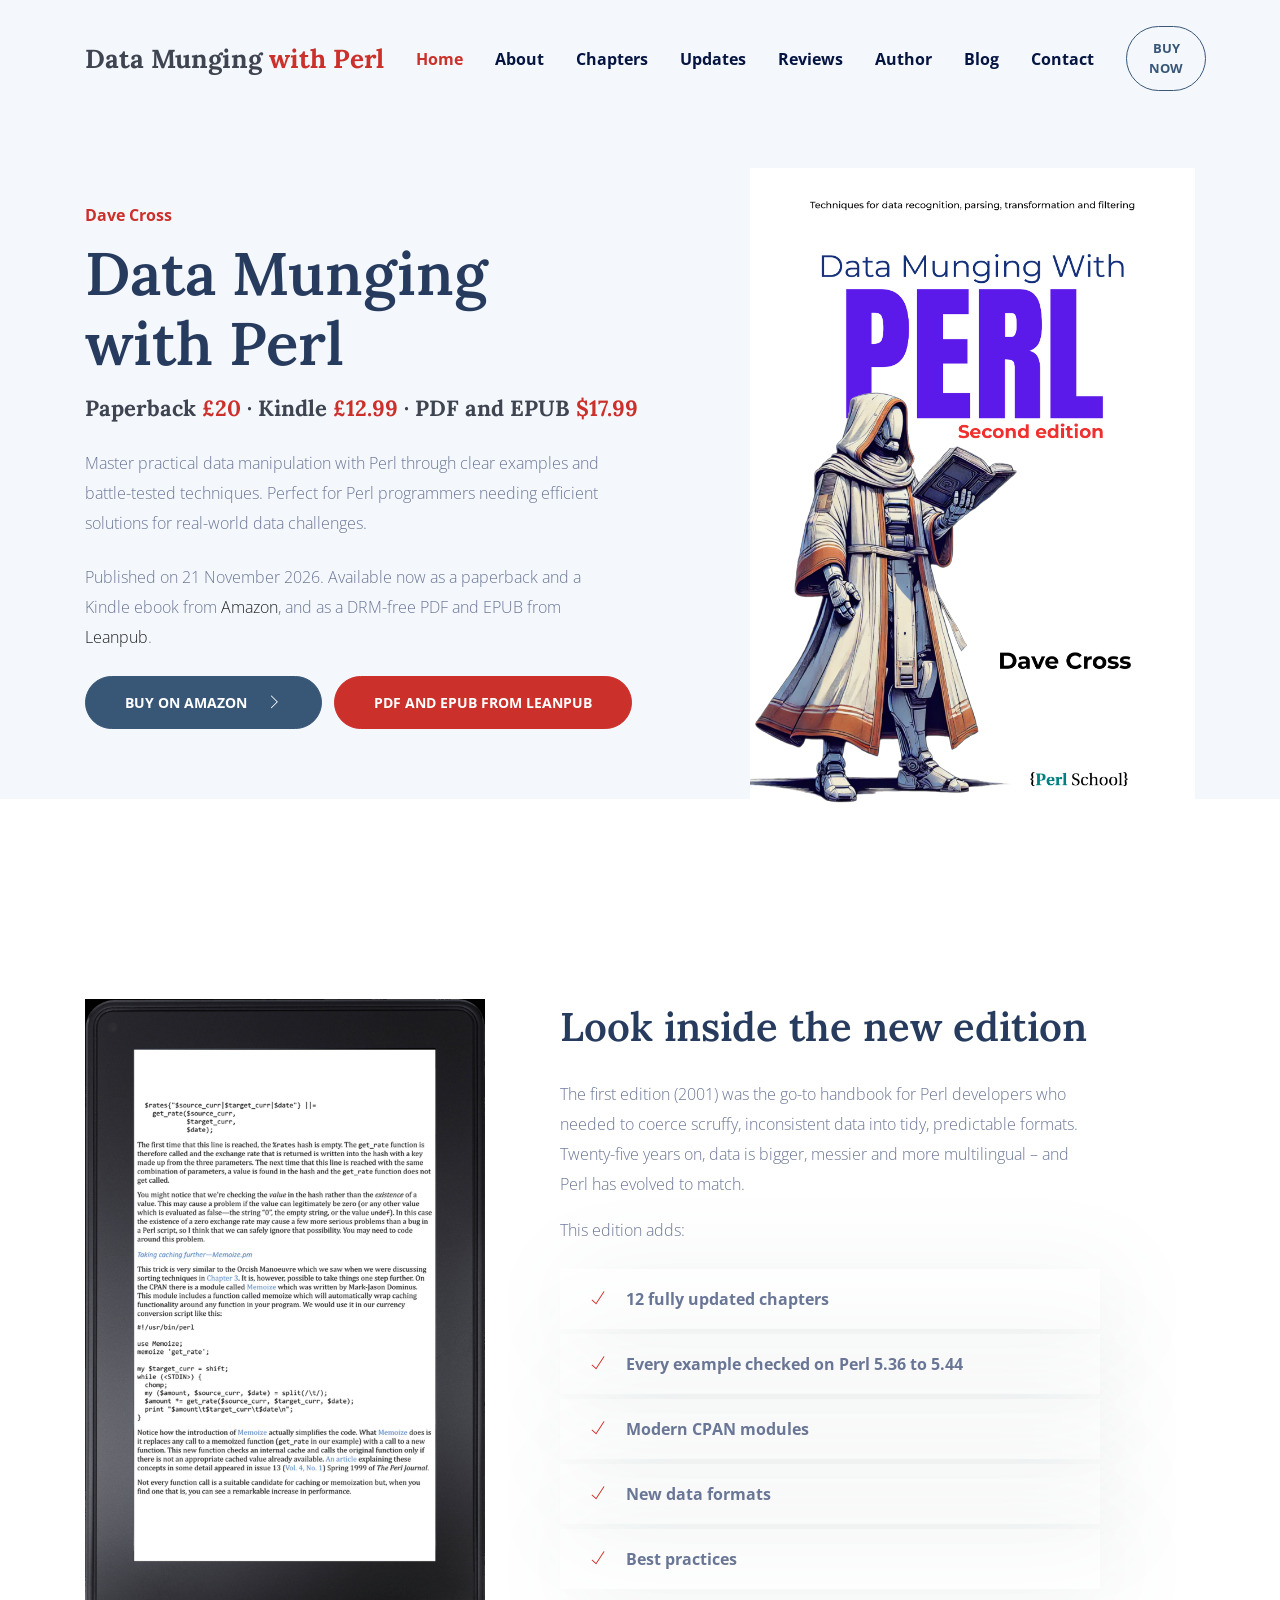
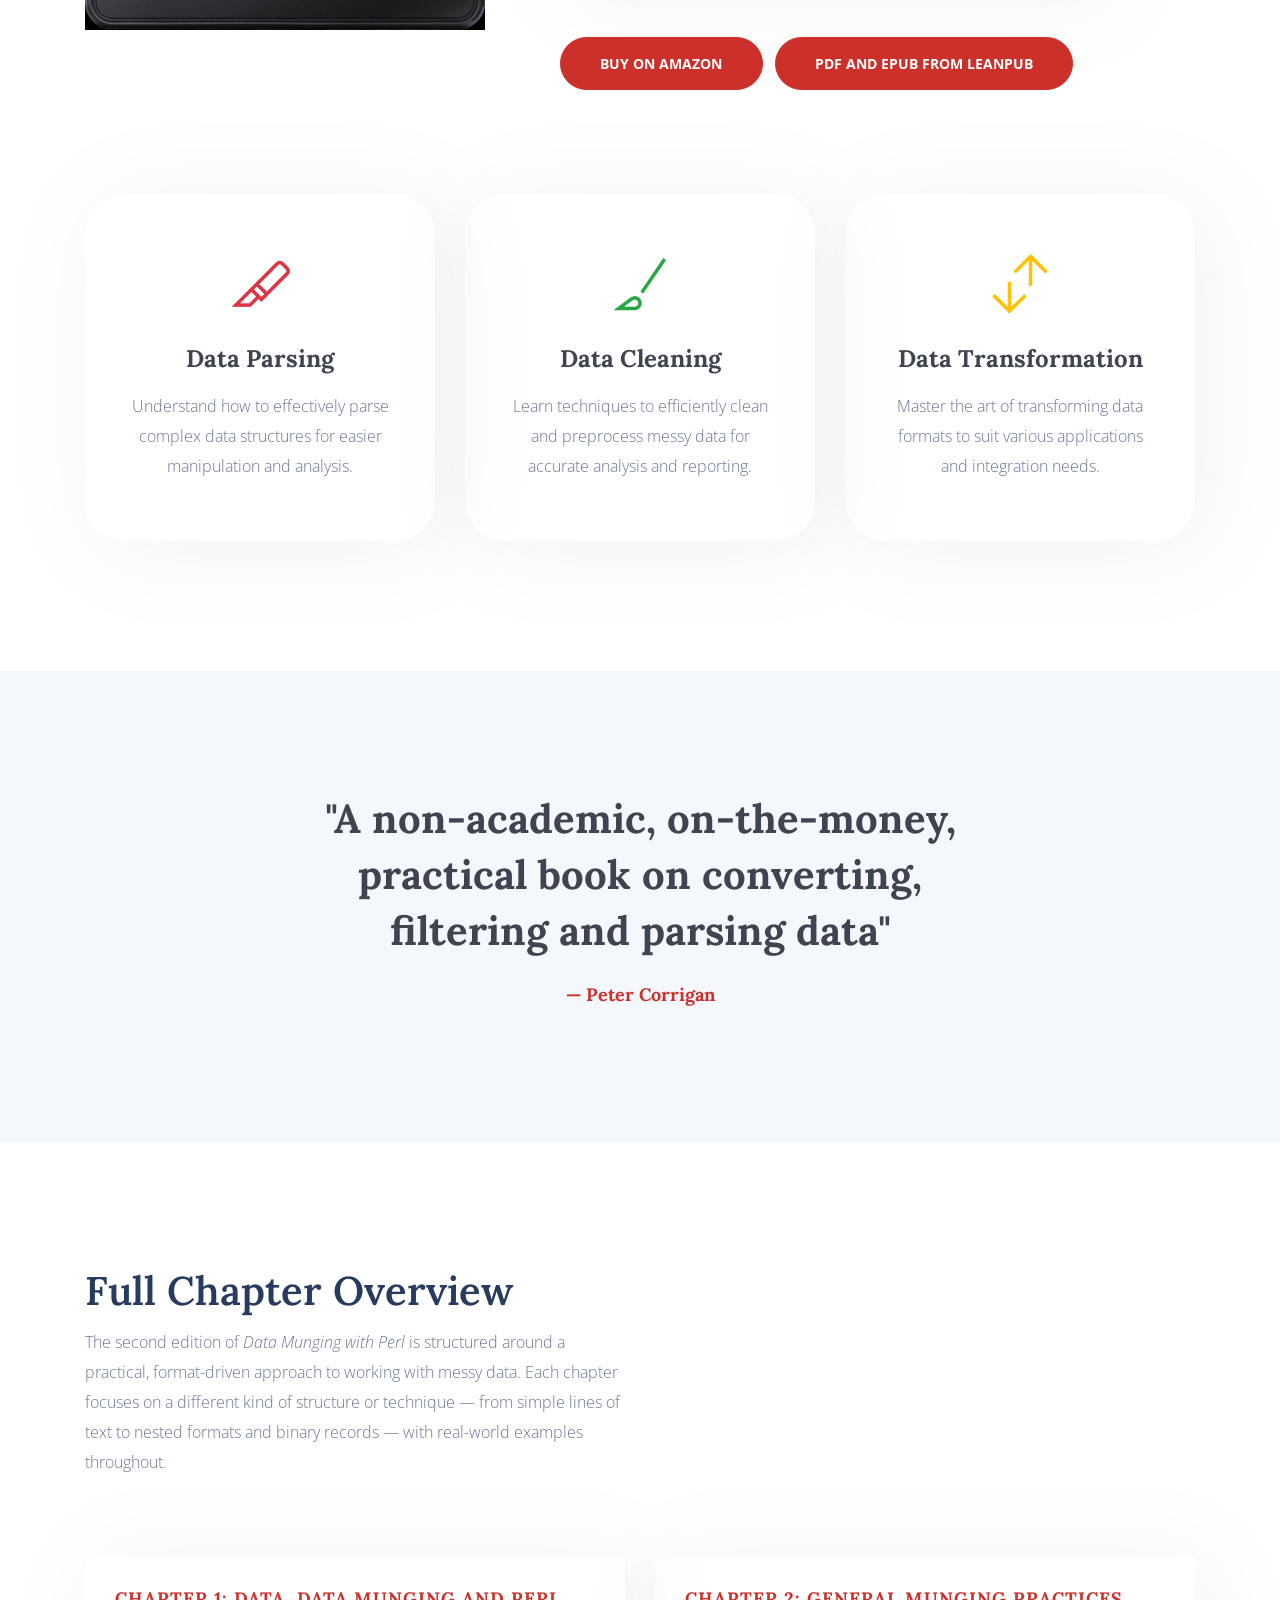
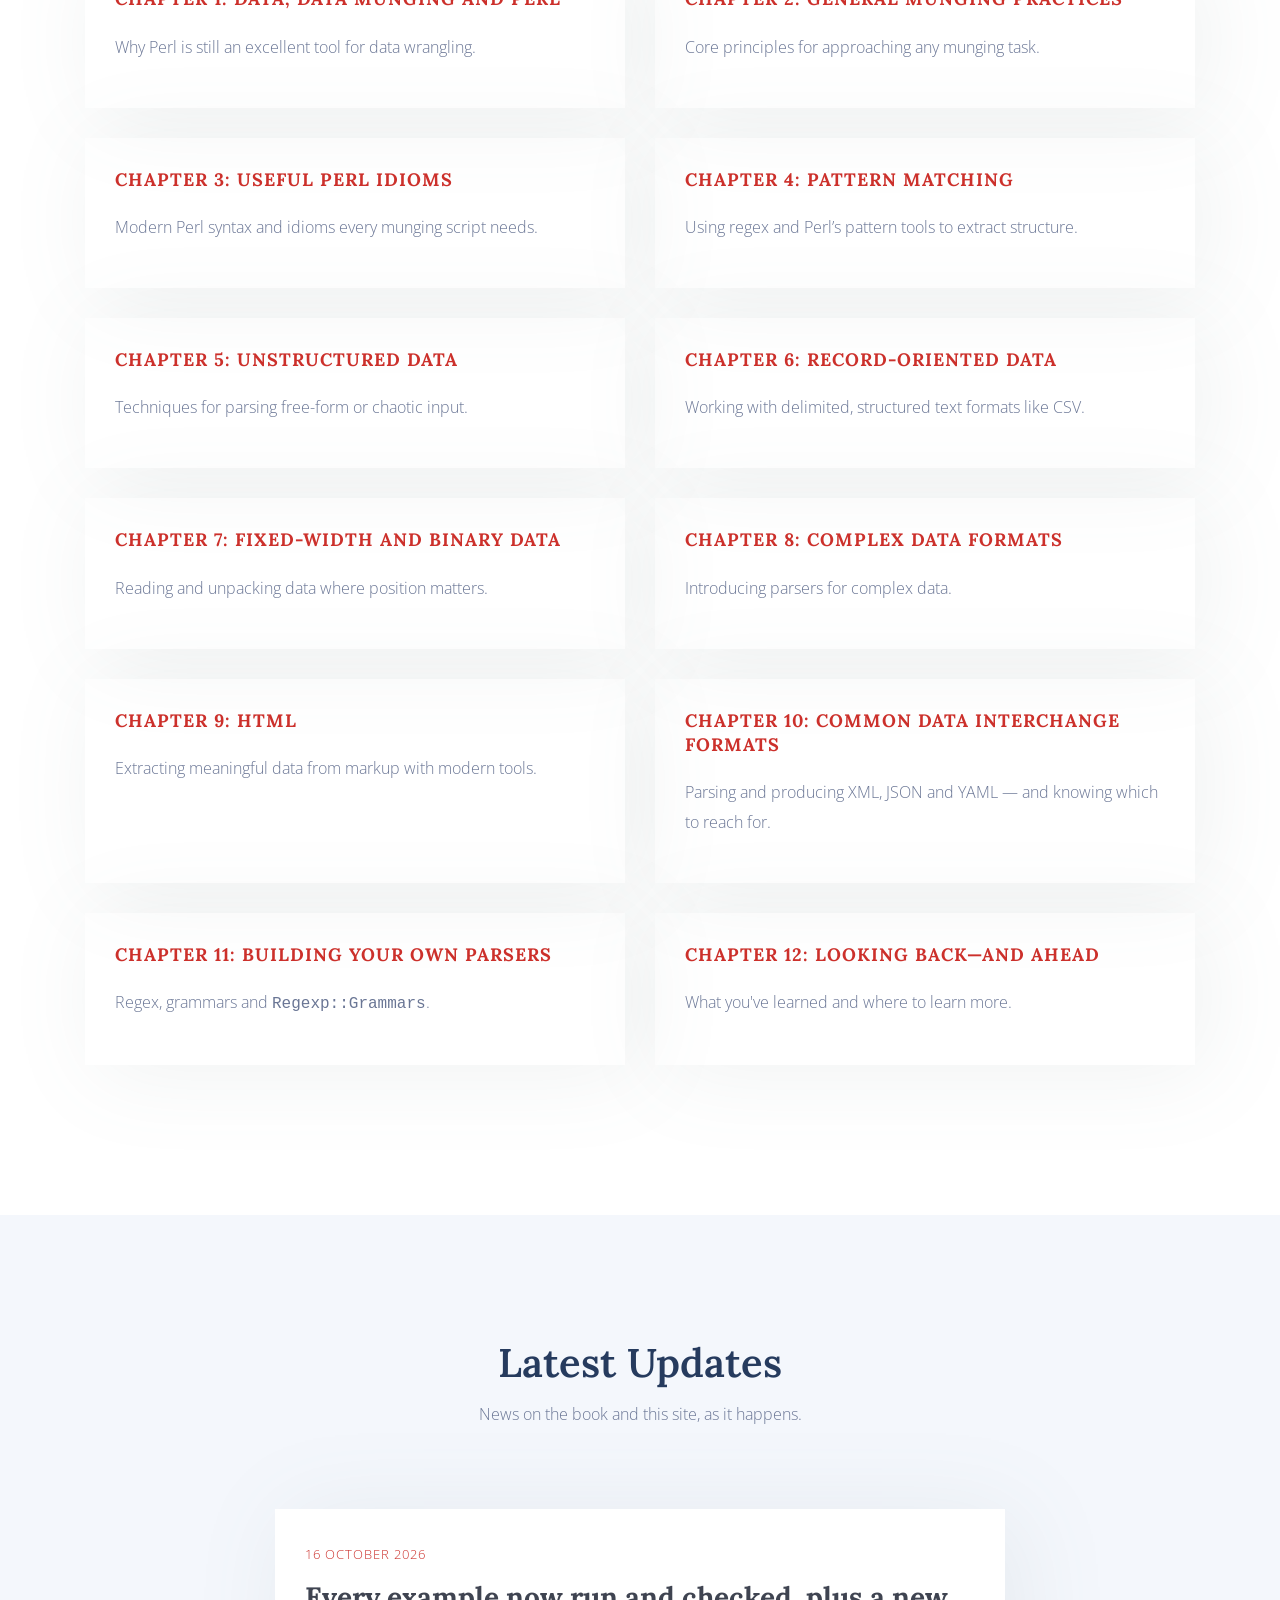
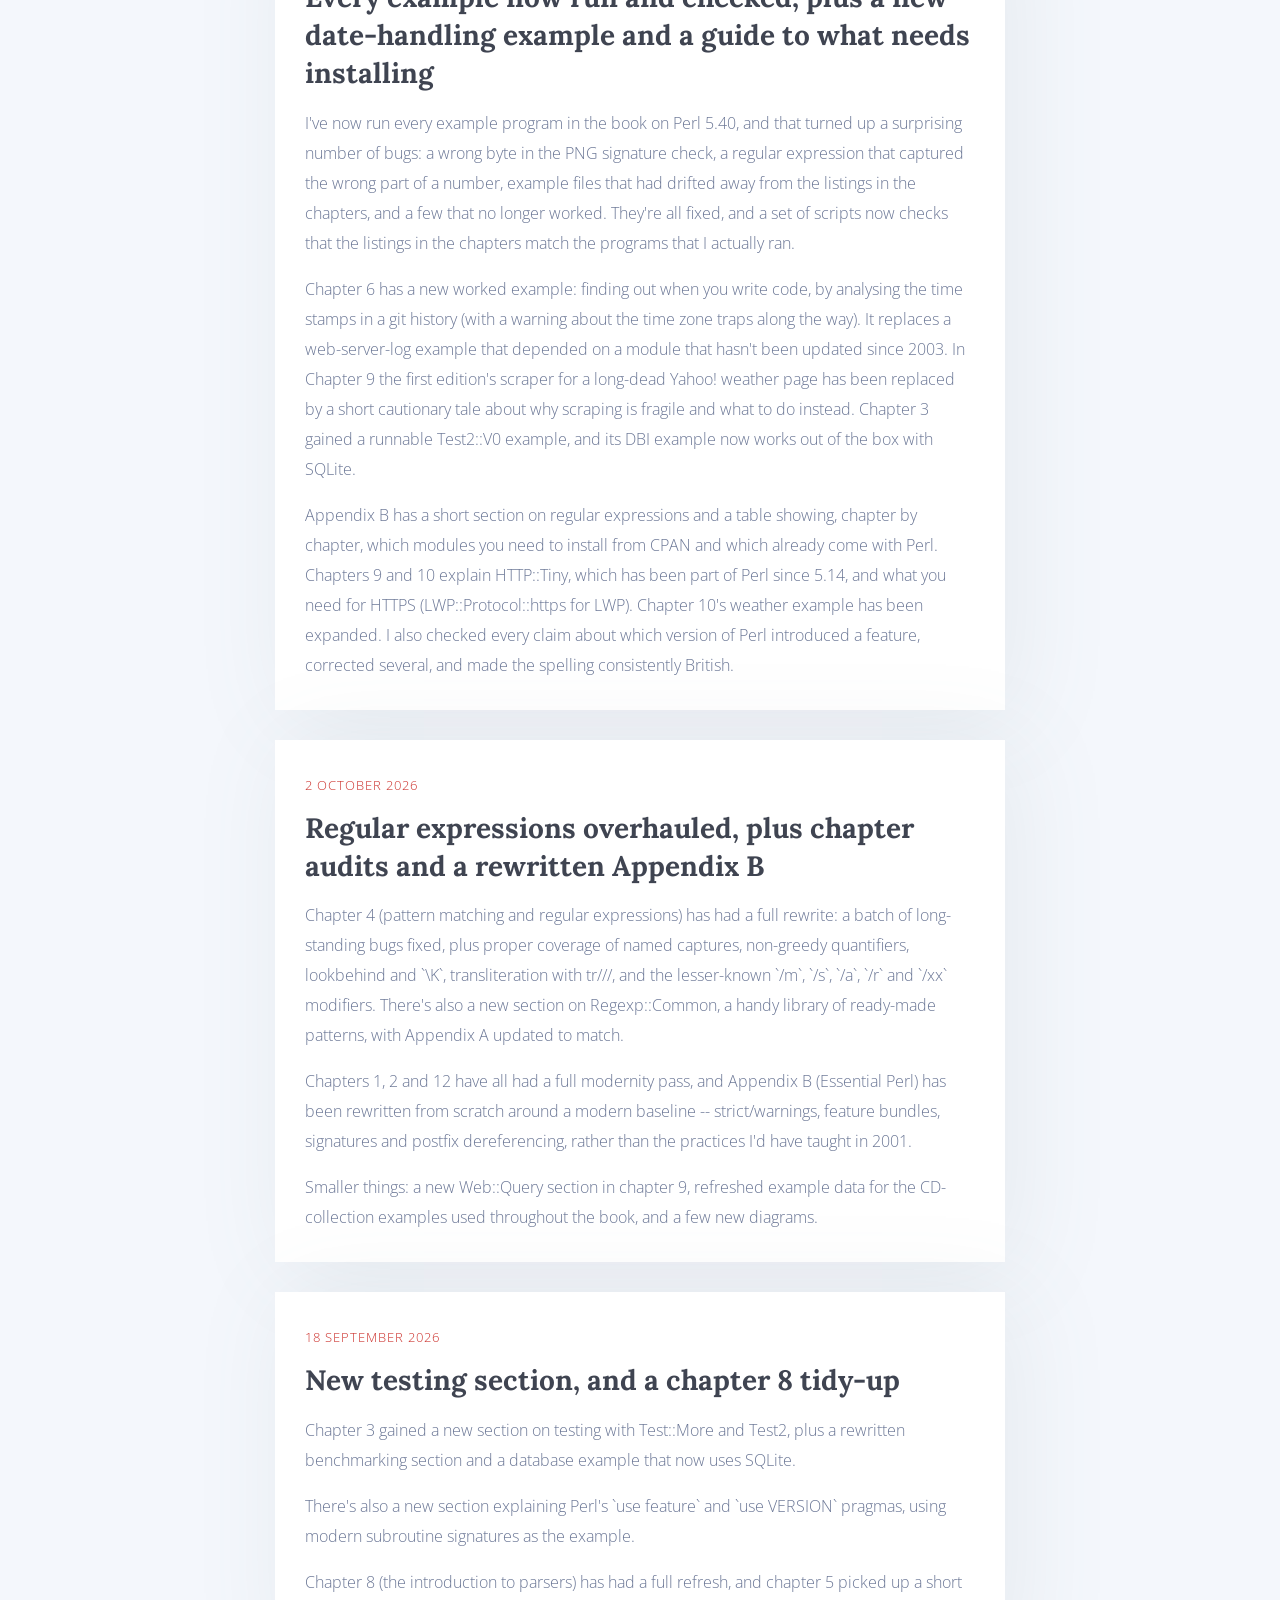
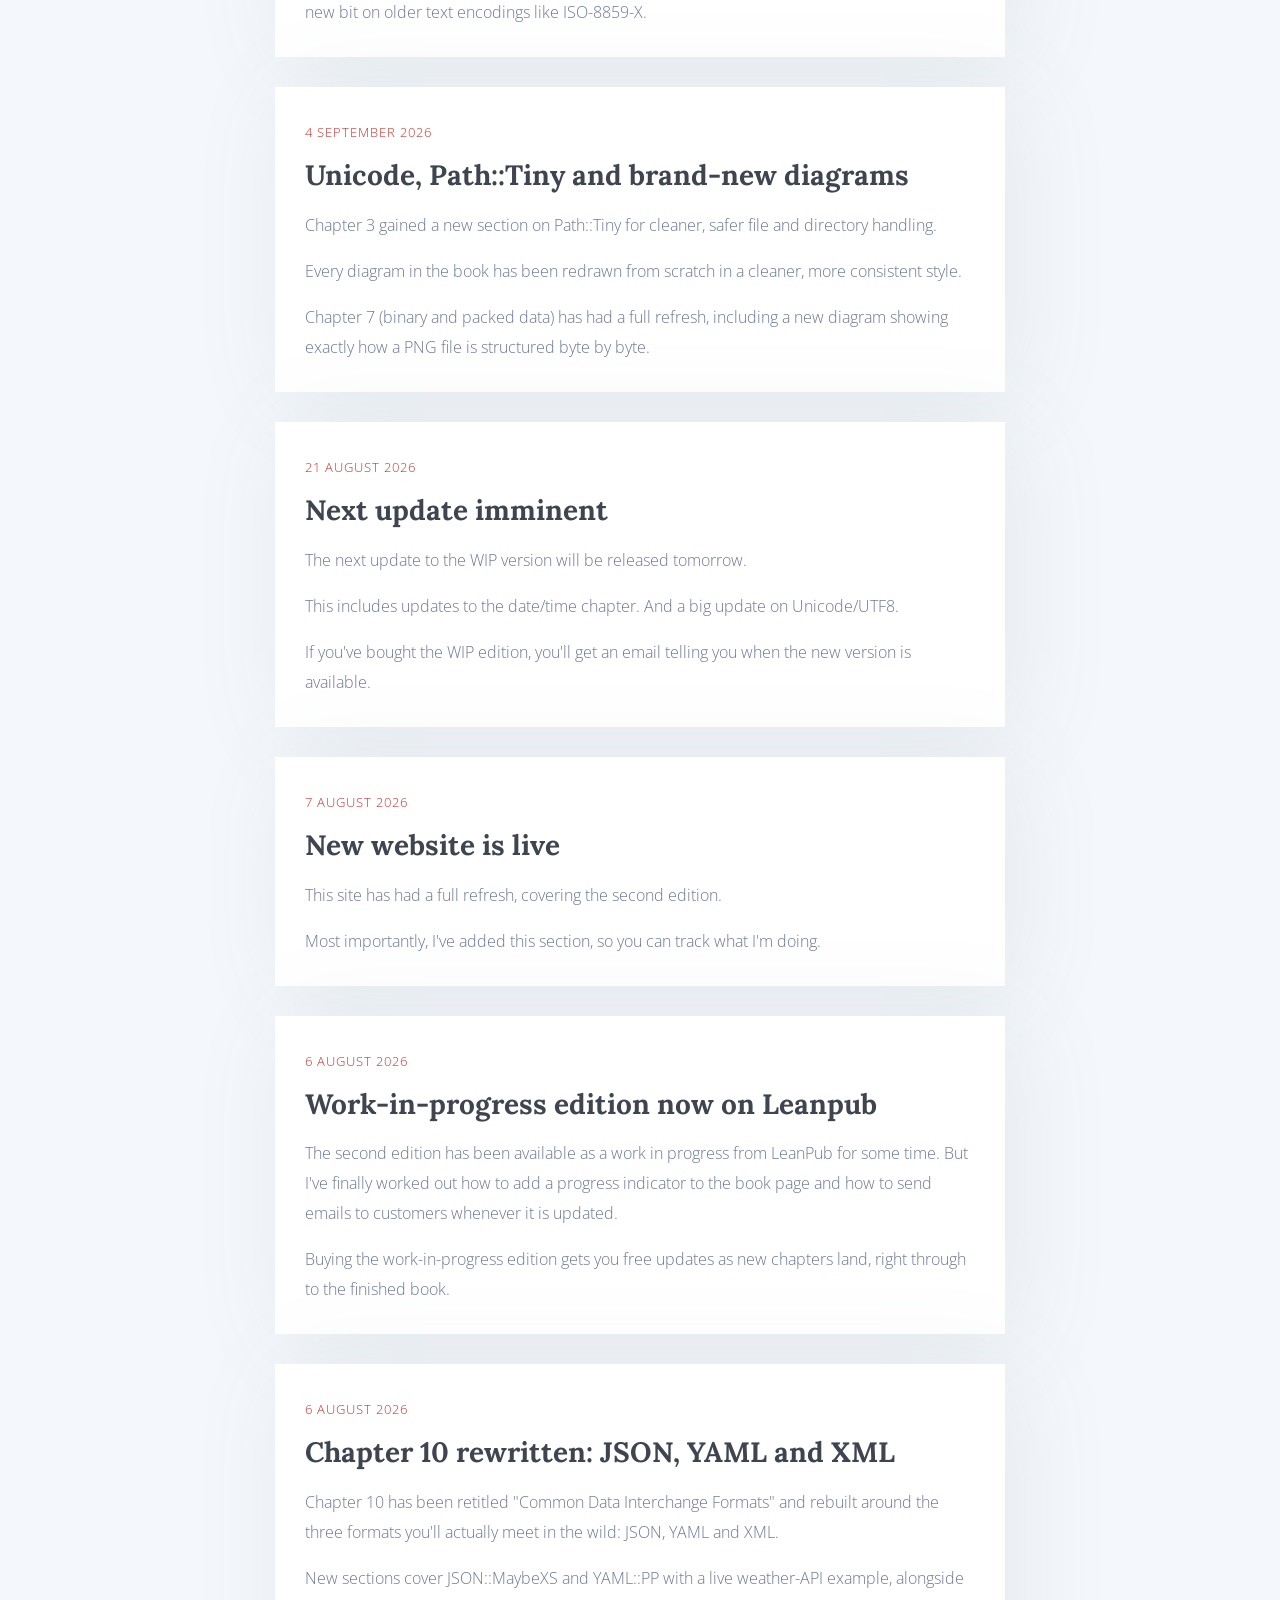
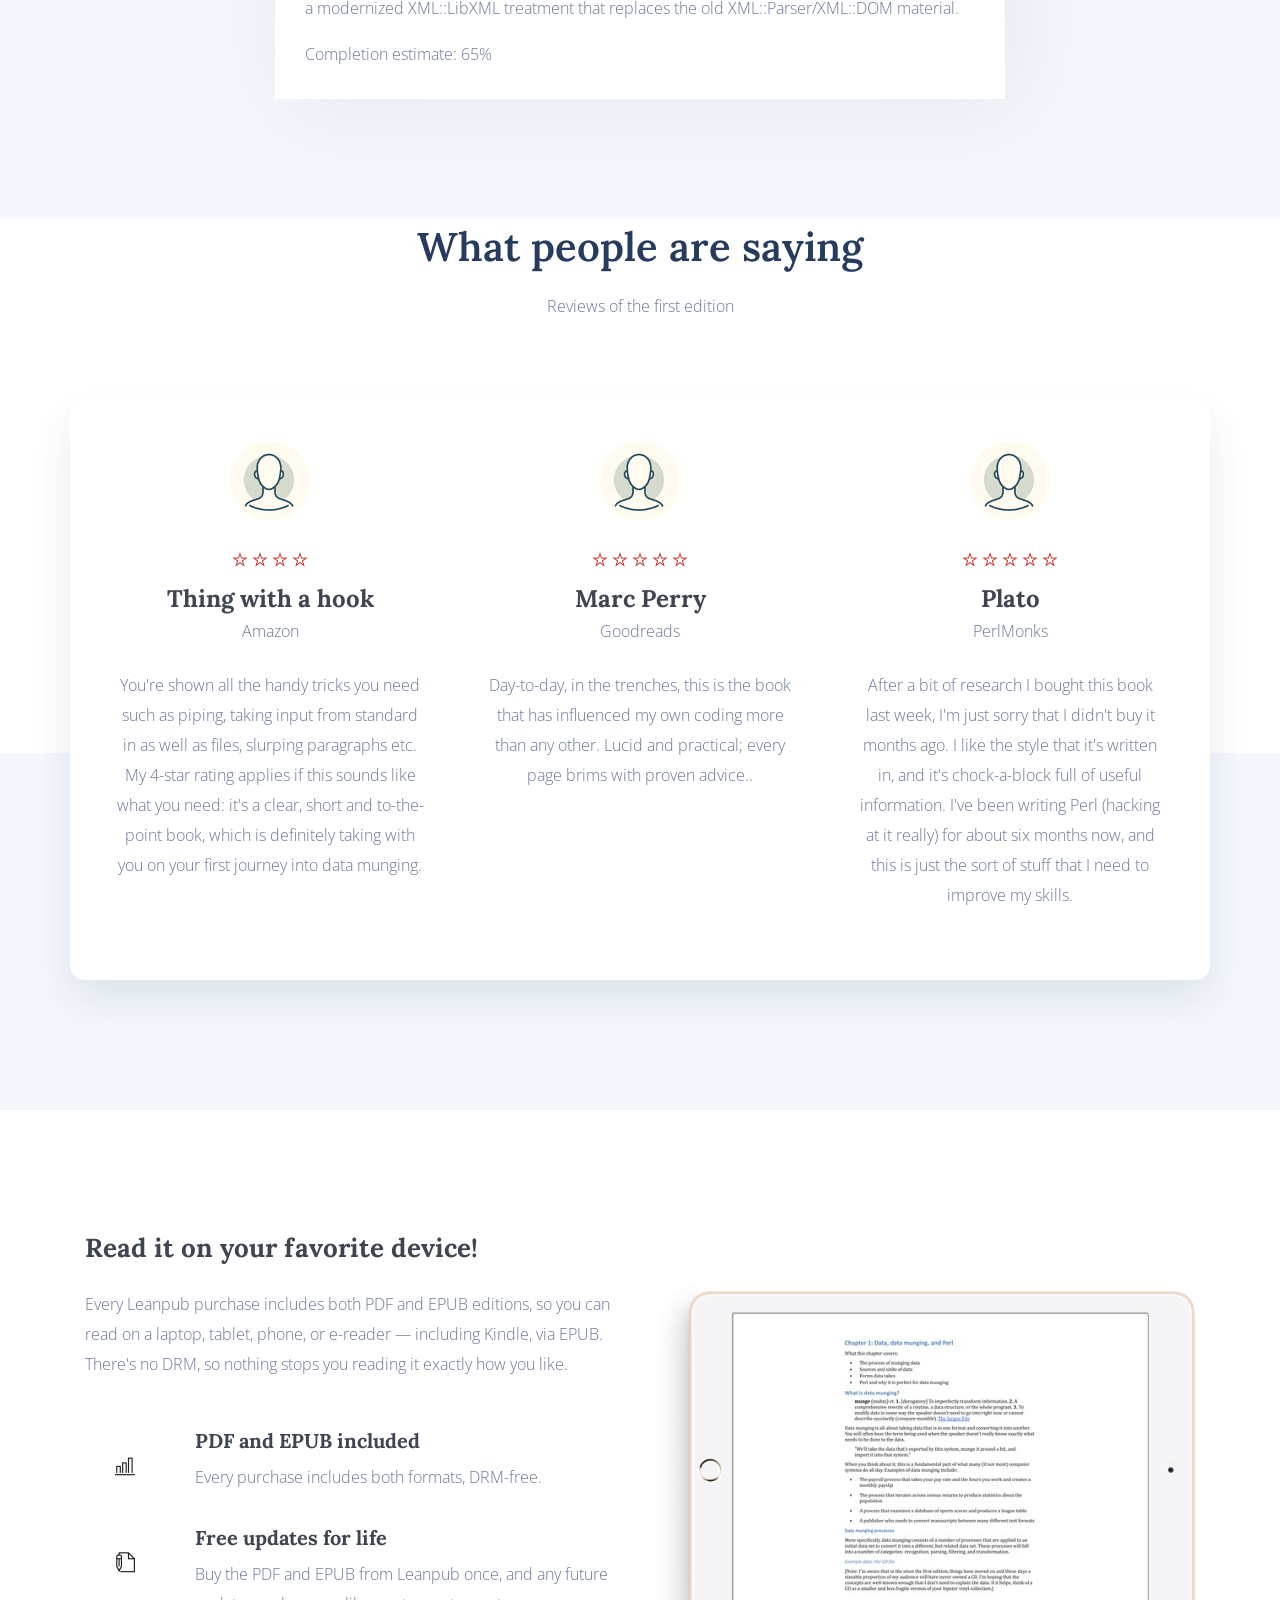
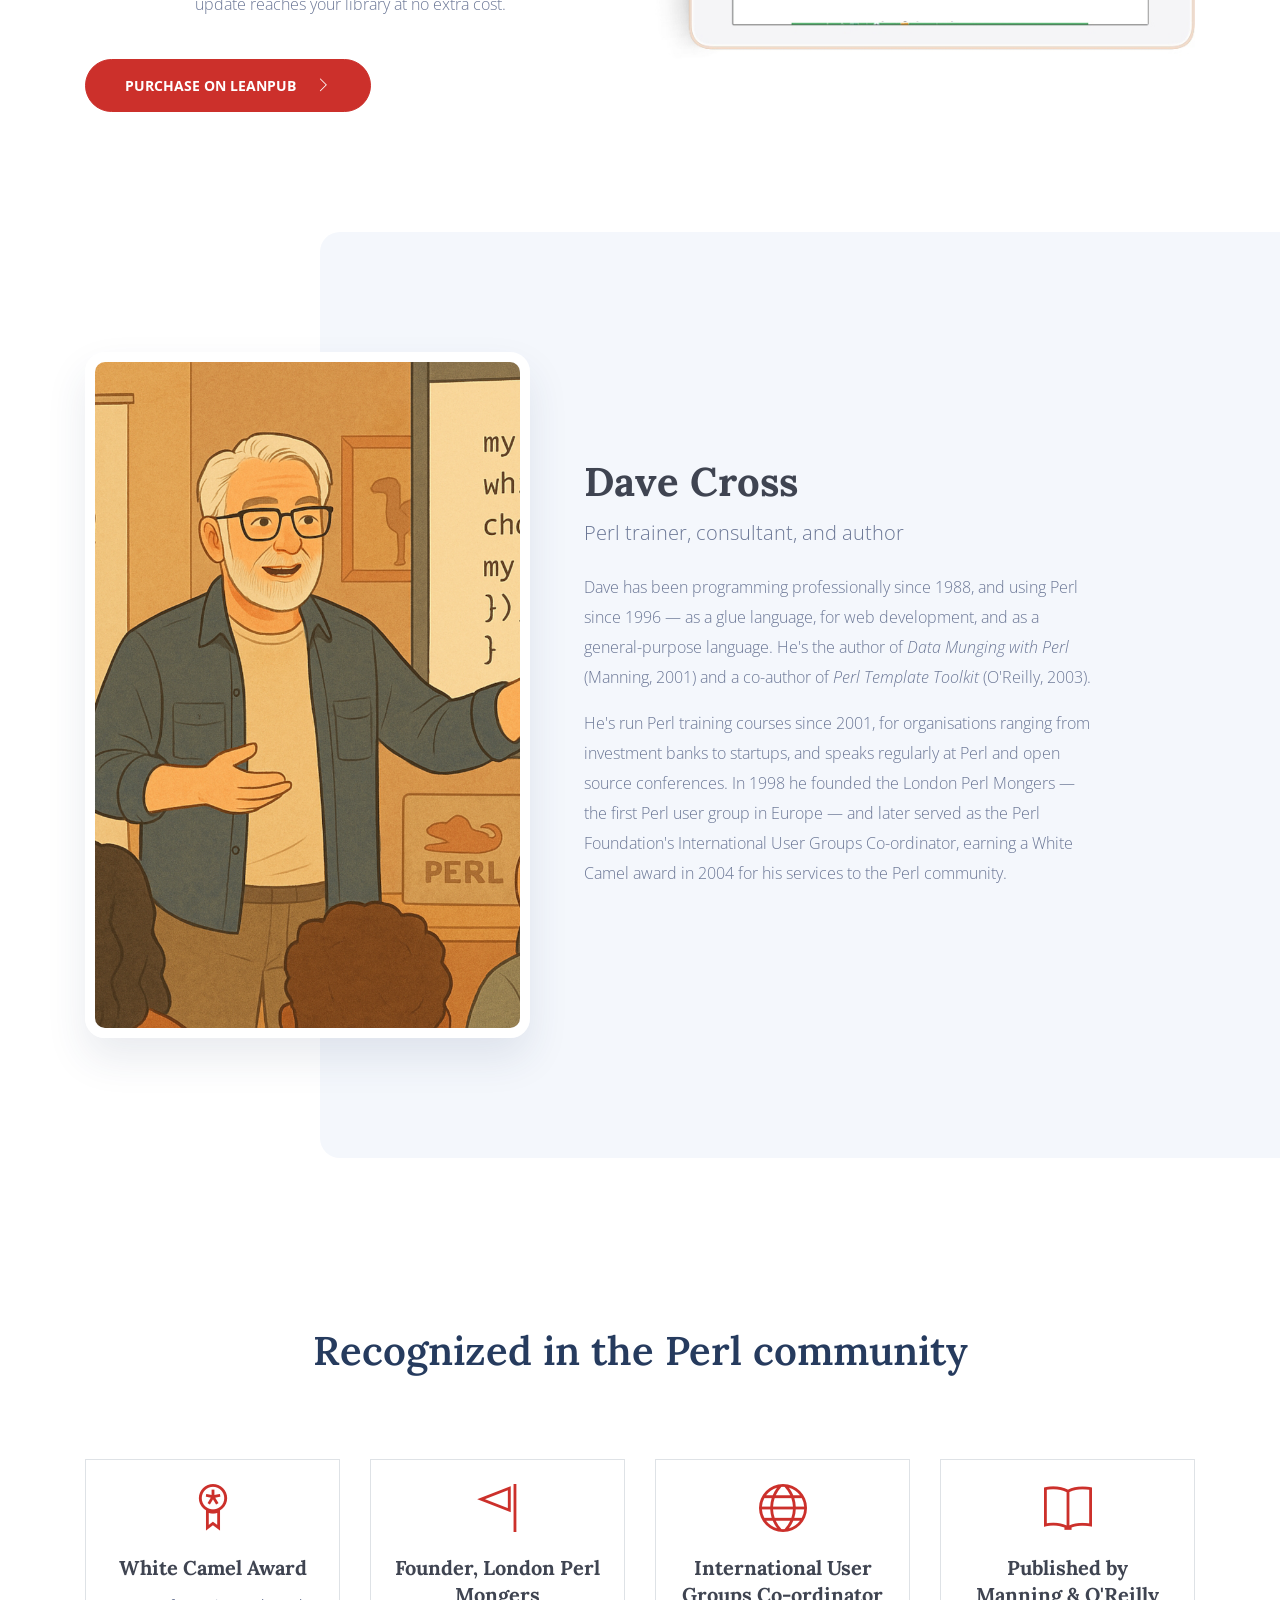
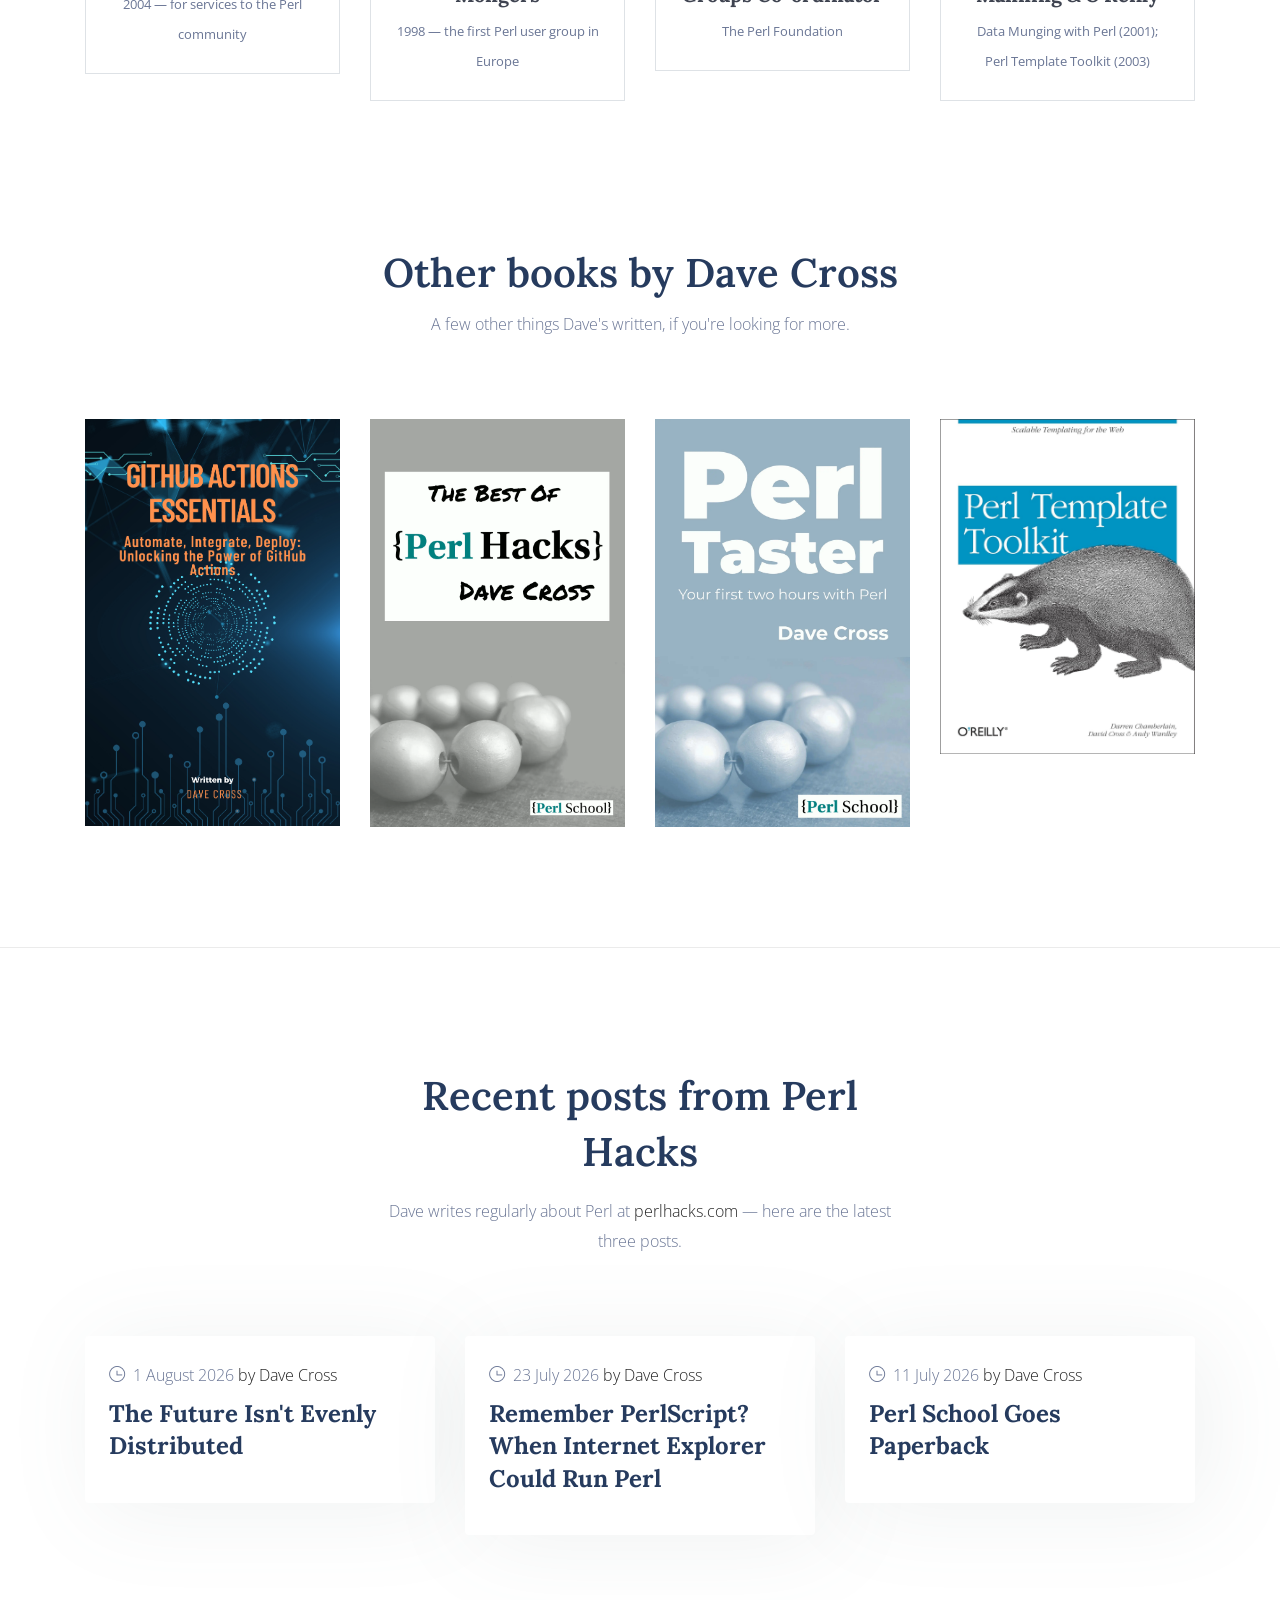
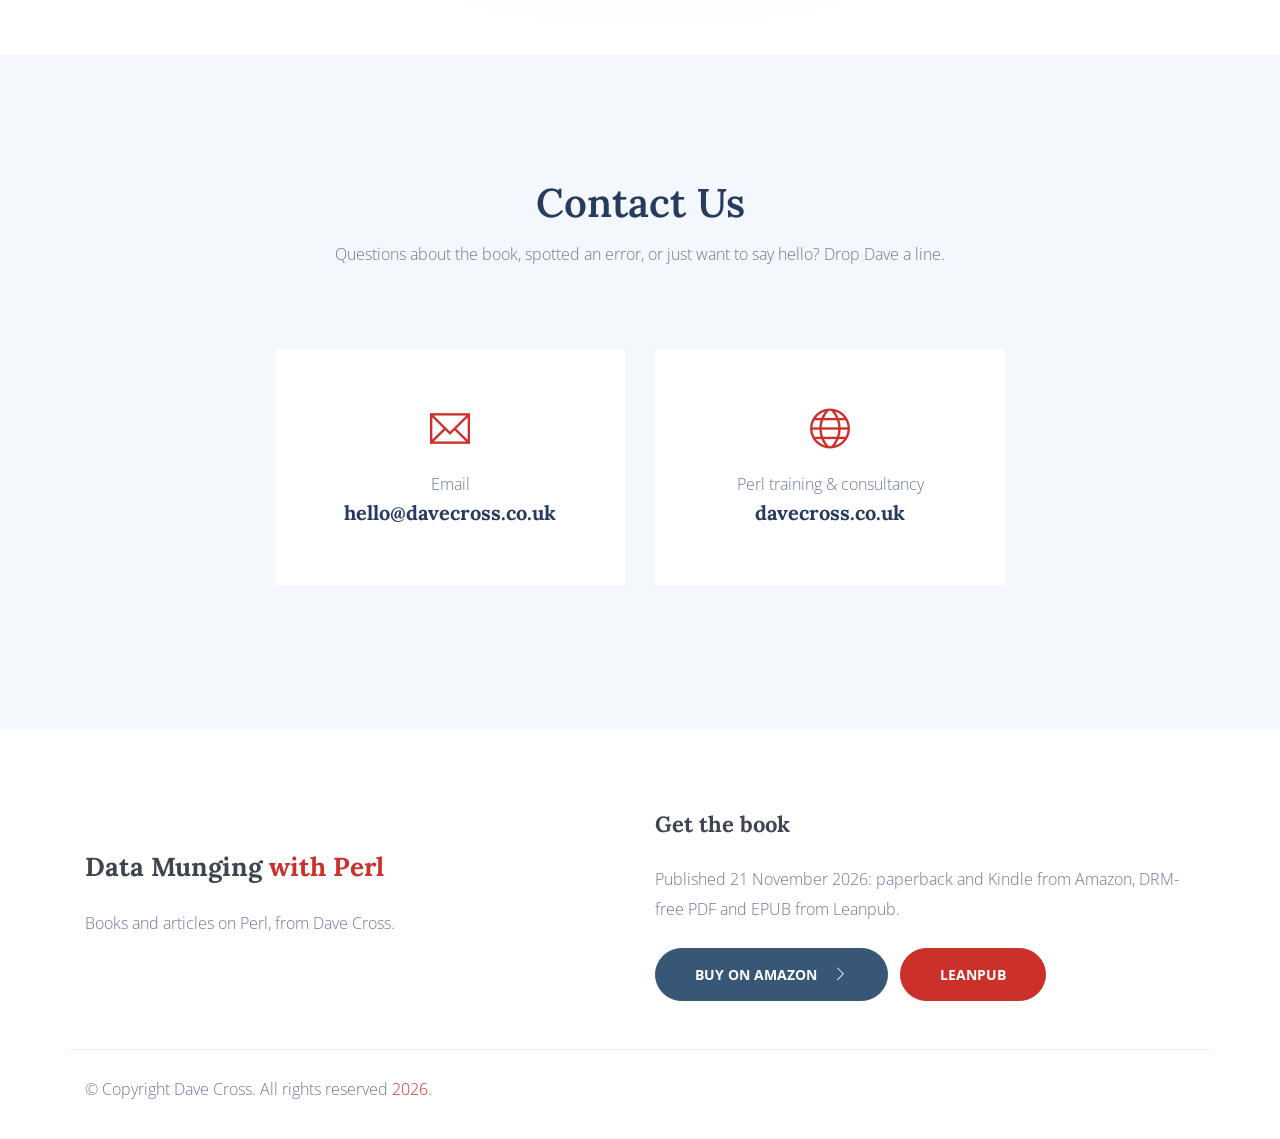
==== commit efb977c7: "Leanpub price: $17.99" ====
--- a/docs/index.html
+++ b/docs/index.html
@@ -104,7 +104,7 @@
         {
           "@type": "Offer",
           "name": "PDF and EPUB",
-          "price": "29.99",
+          "price": "17.99",
           "priceCurrency": "USD",
           "url": "https://leanpub.com/datamungingwithperl",
           "availability": "https://schema.org/InStock"
@@ -197,7 +197,7 @@
               </h1>
 
               <div class="mb-4">
-                <div class="h4">Paperback <span class="text-color">&pound;20</span> &middot; Kindle <span class="text-color">&pound;12.99</span> &middot; PDF and EPUB <span class="text-color">$29.99</span></div>
+                <div class="h4">Paperback <span class="text-color">&pound;20</span> &middot; Kindle <span class="text-color">&pound;12.99</span> &middot; PDF and EPUB <span class="text-color">$17.99</span></div>
               </div>
               <p class="mb-4">Master practical data manipulation with Perl through clear examples and battle-tested techniques. Perfect for Perl programmers needing efficient solutions for real-world data challenges.</p>
 
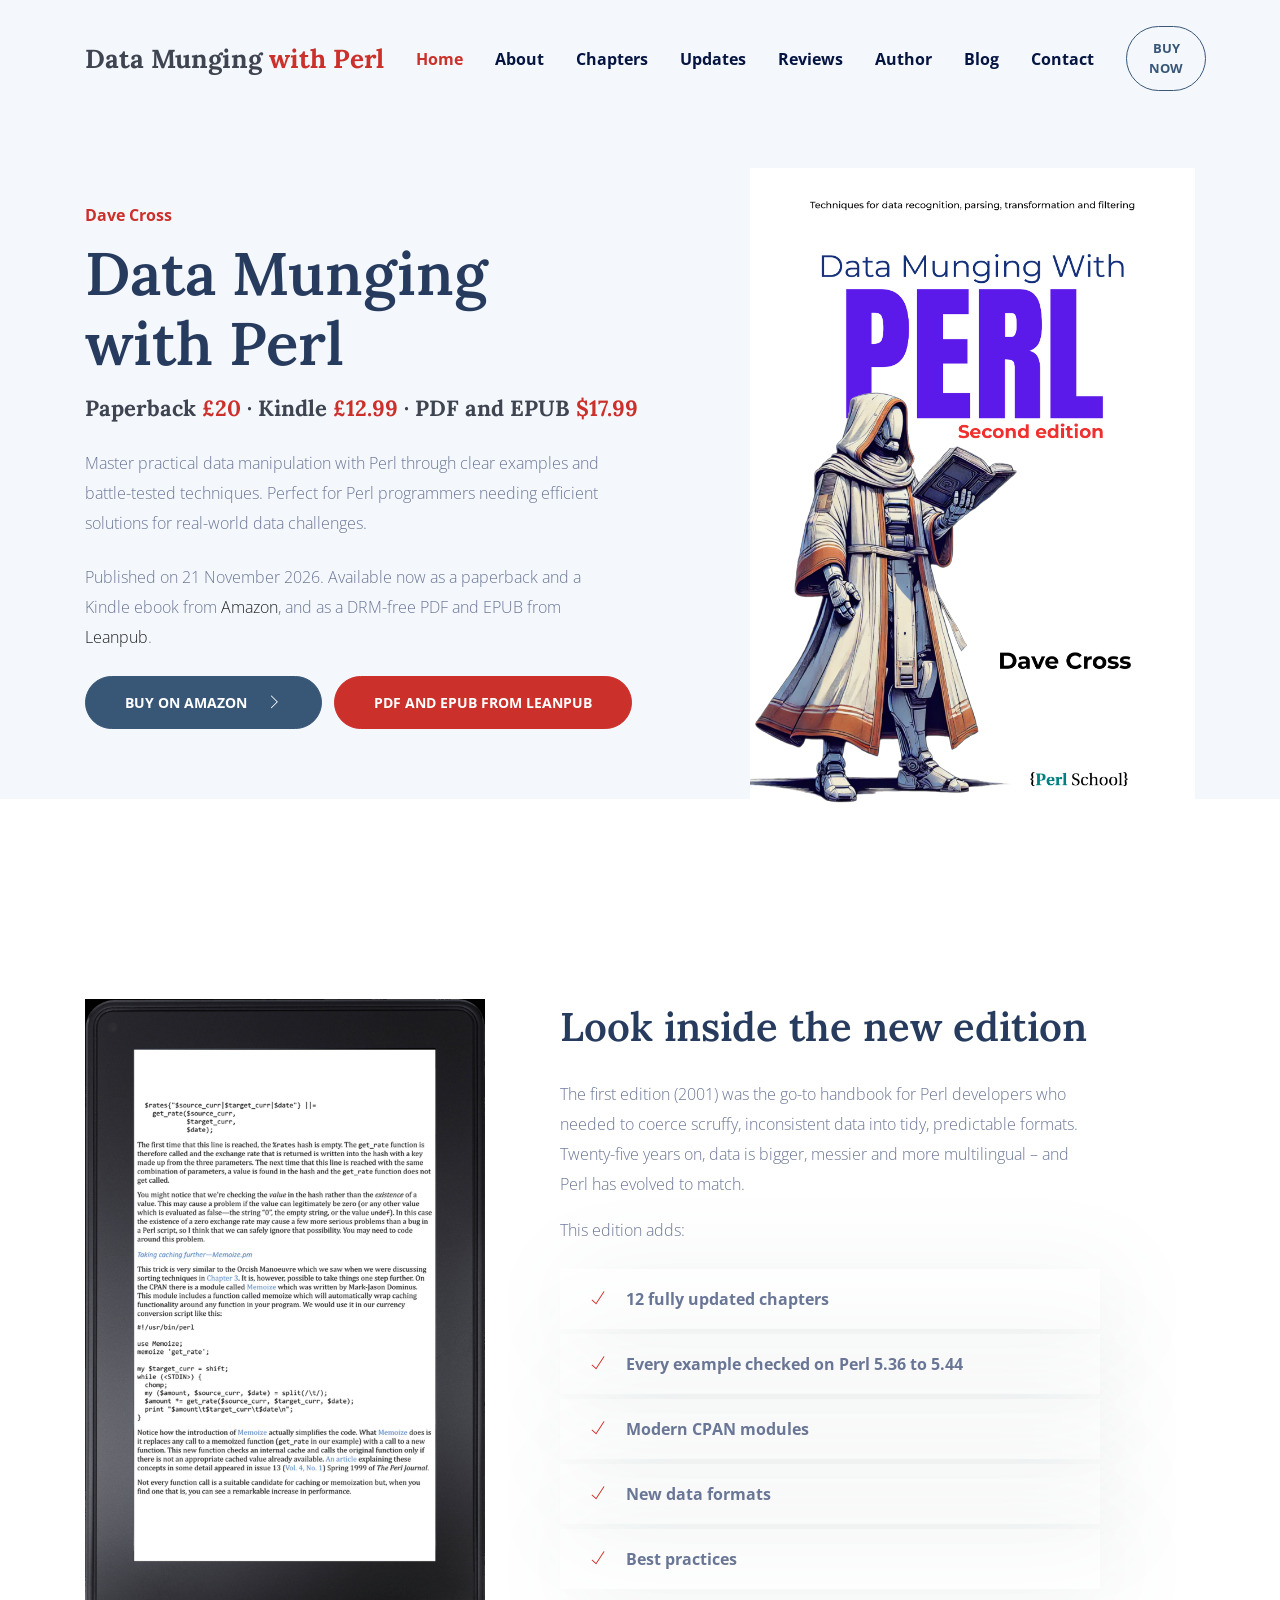
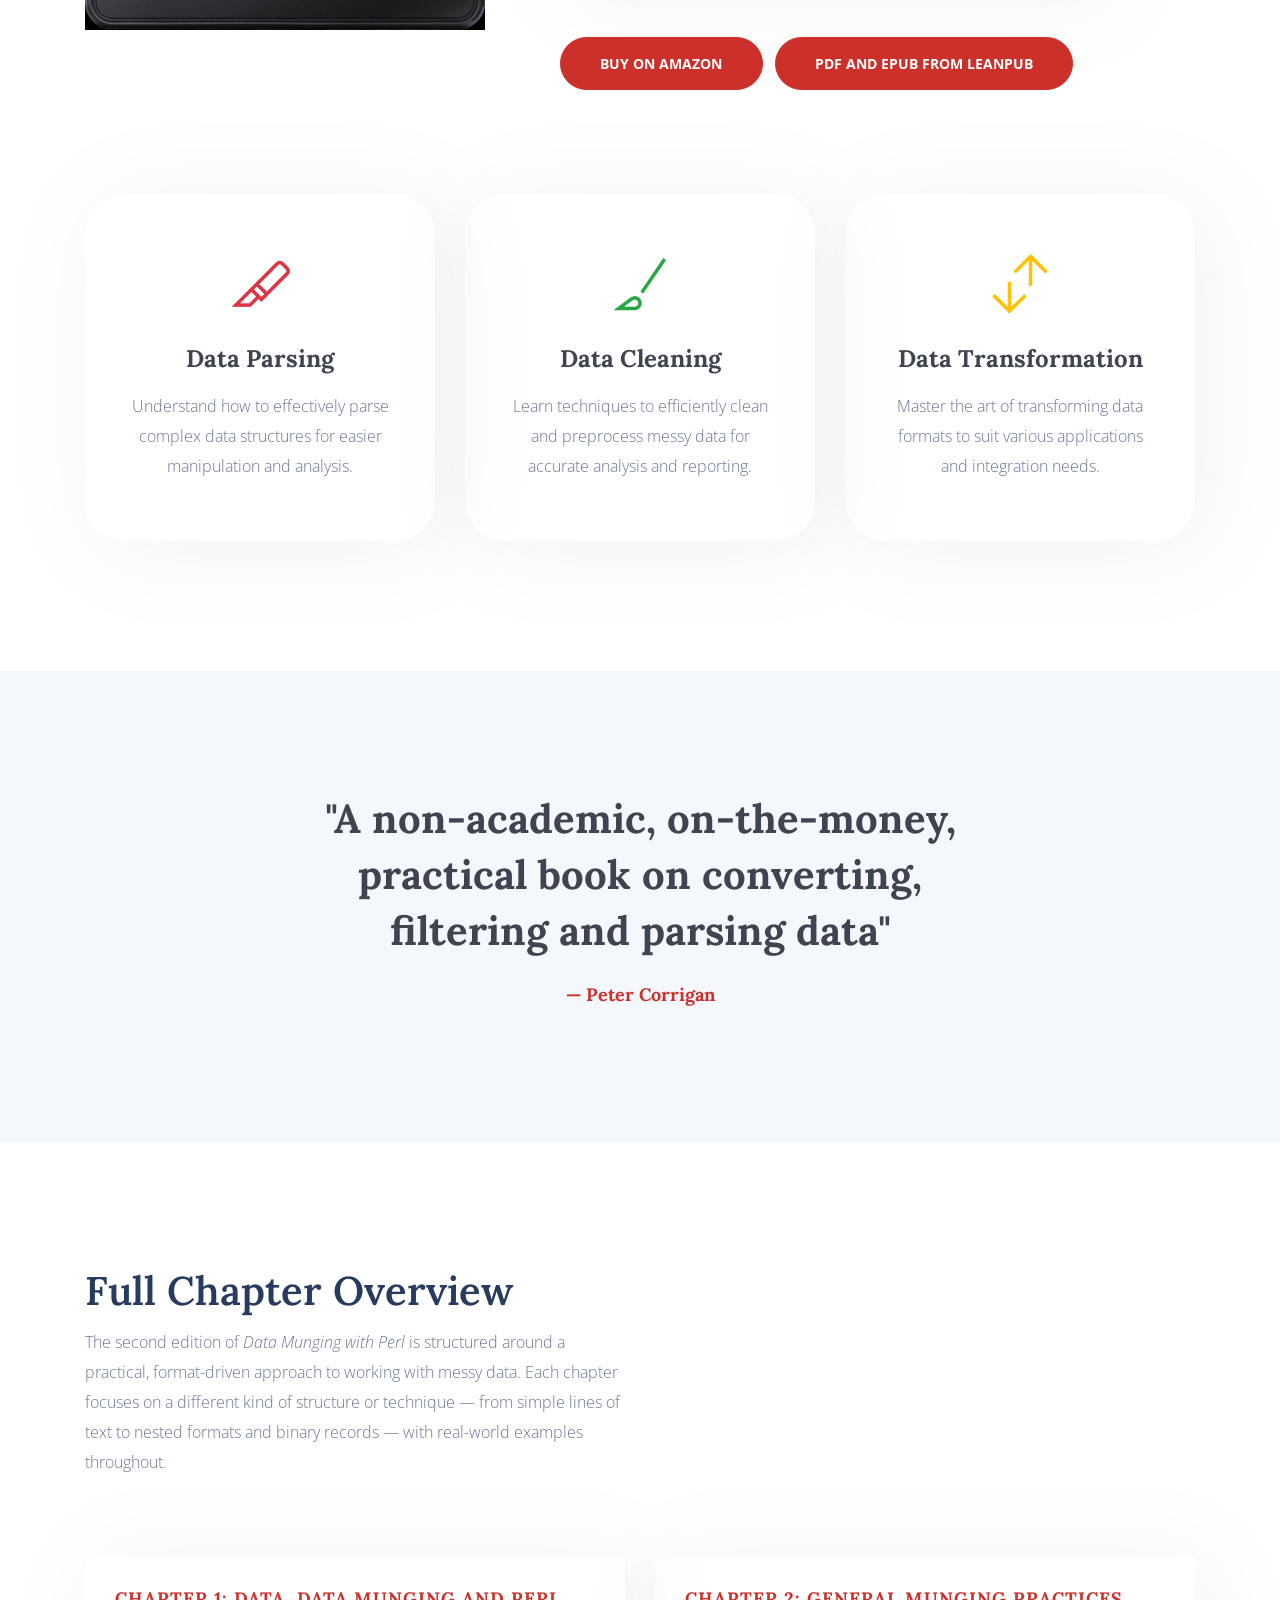
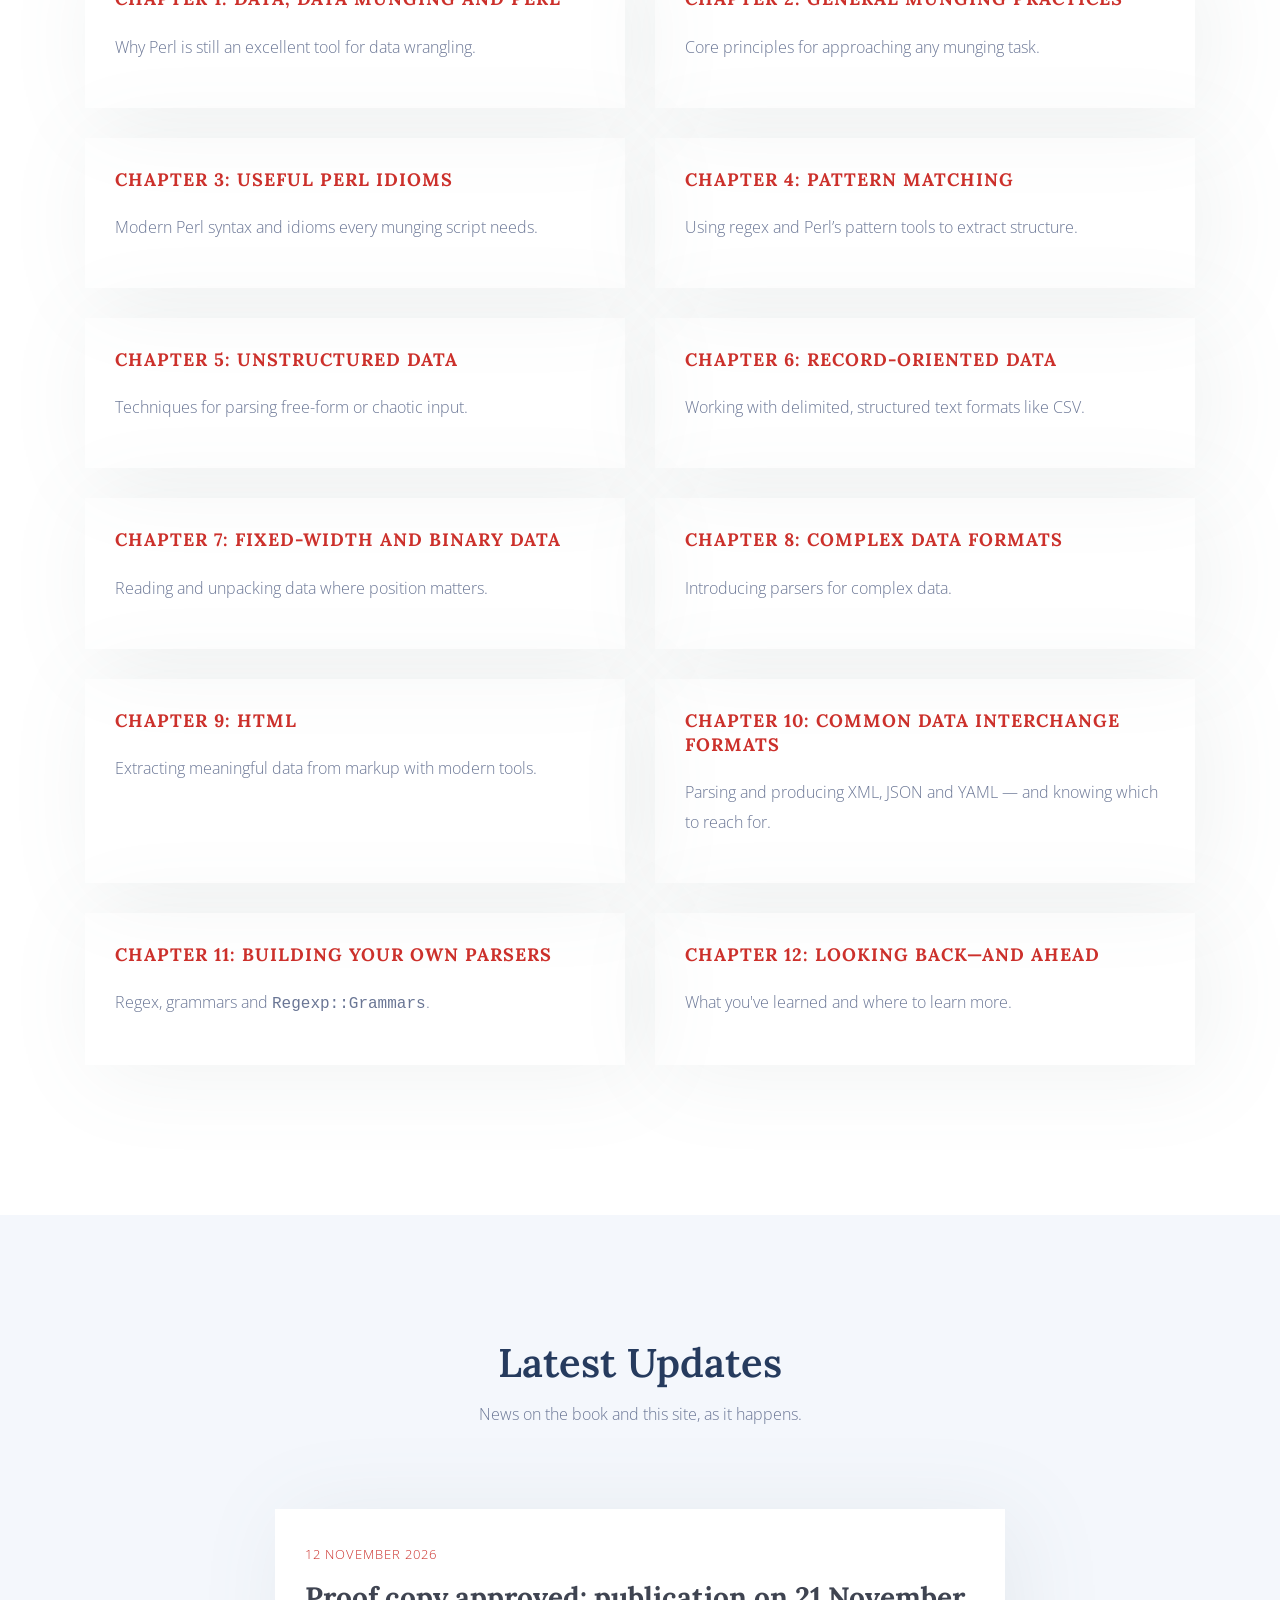
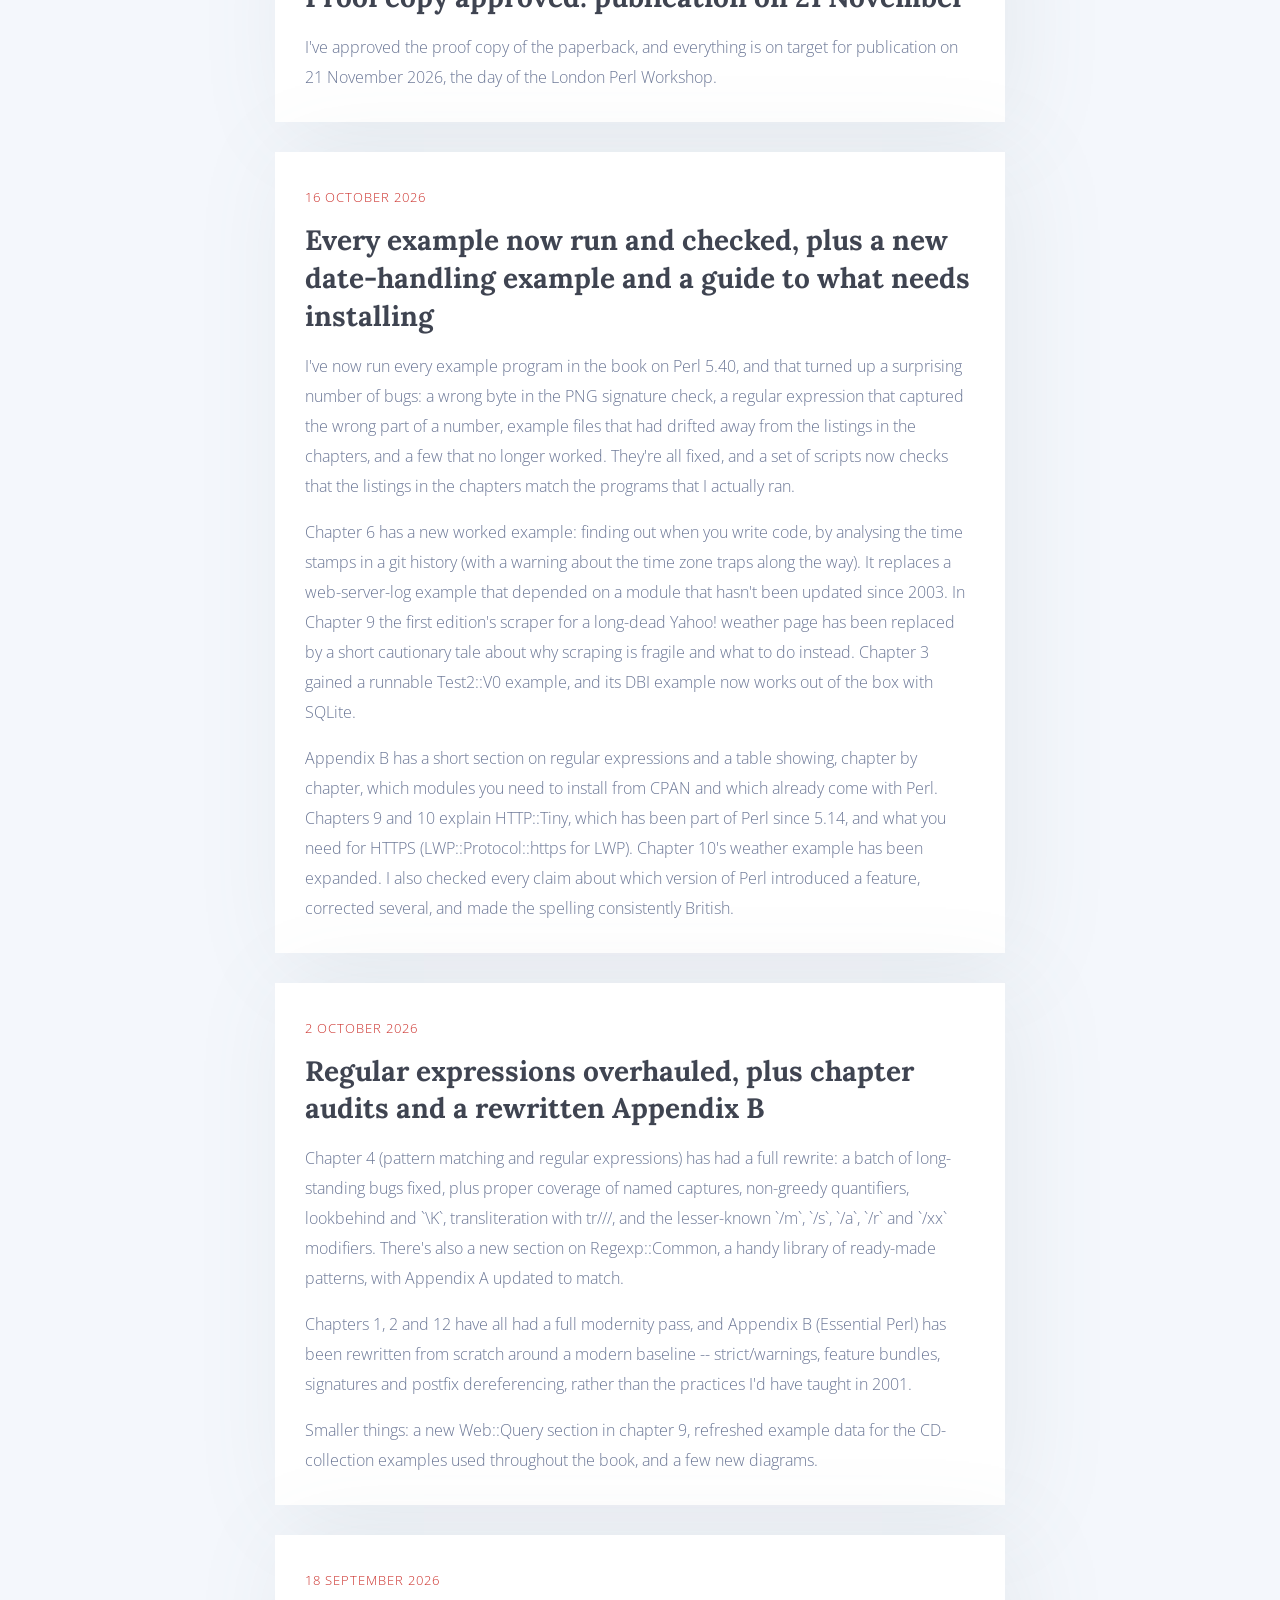
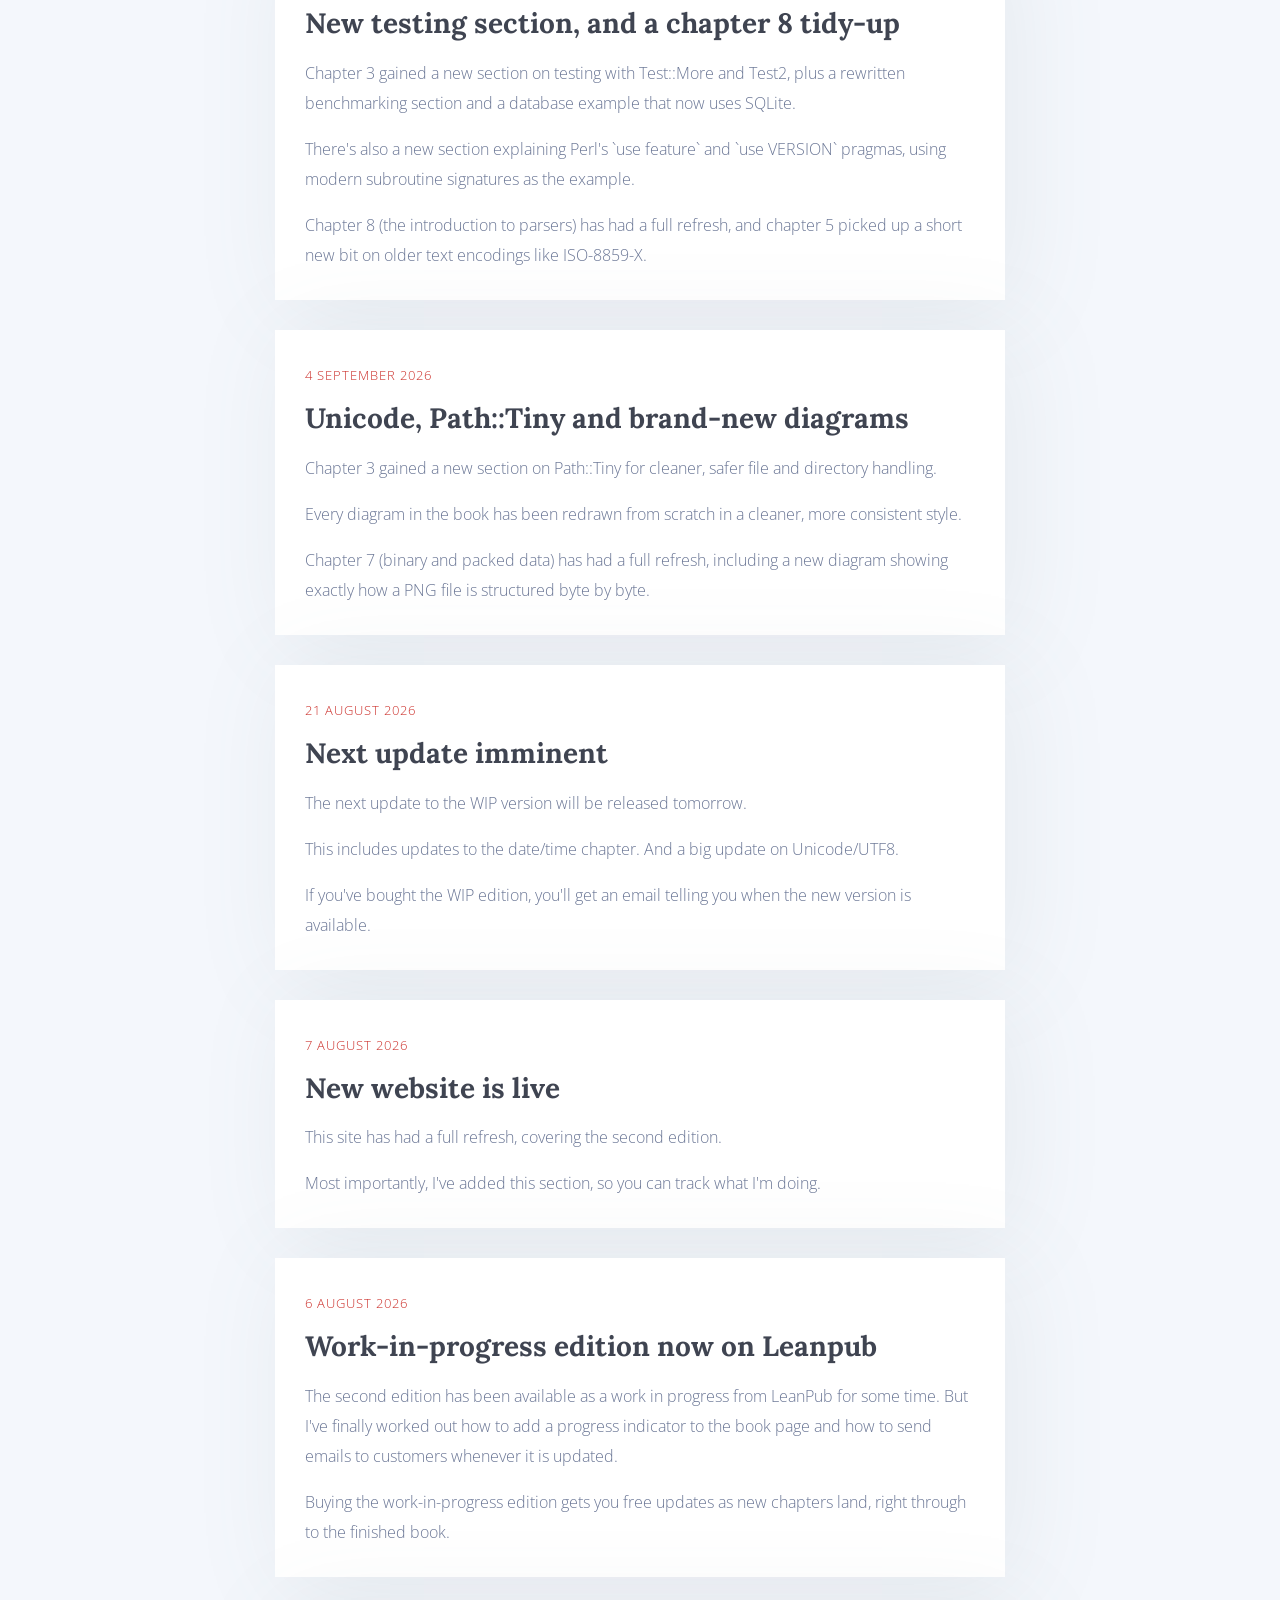
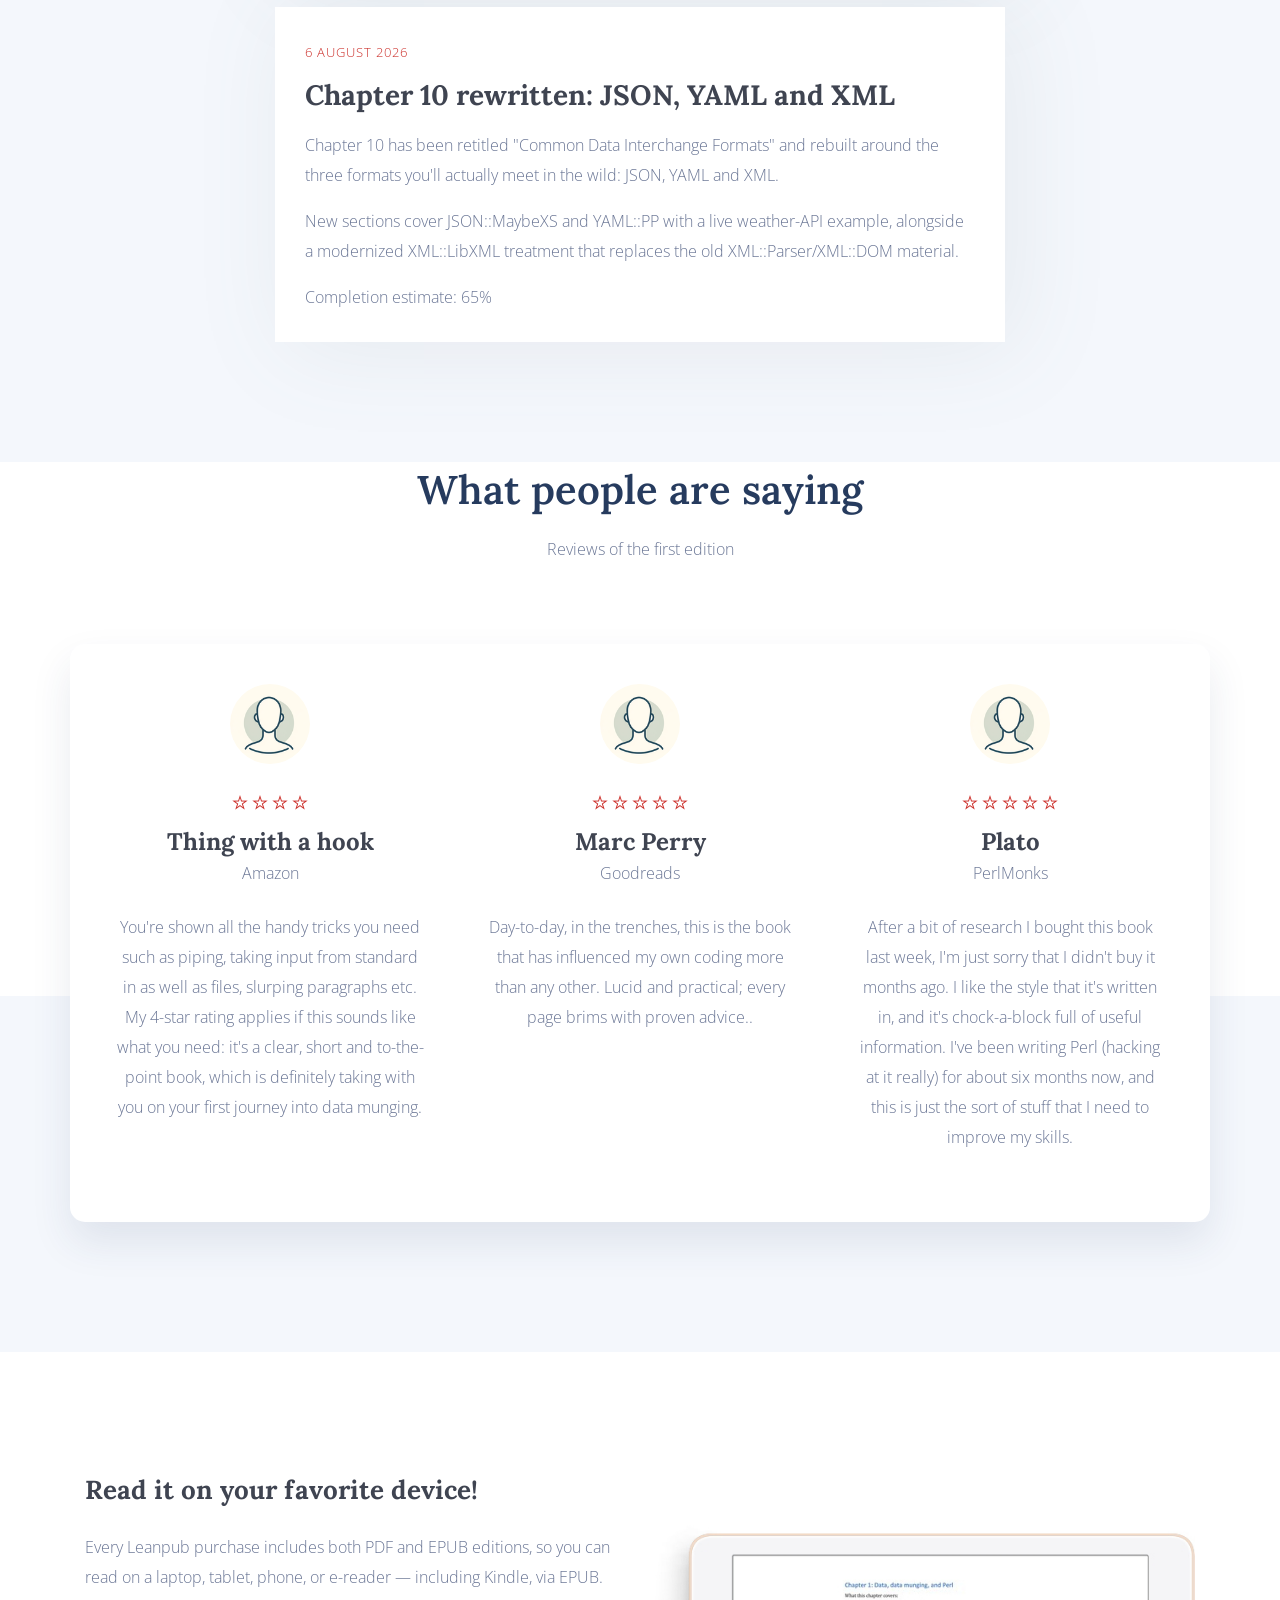
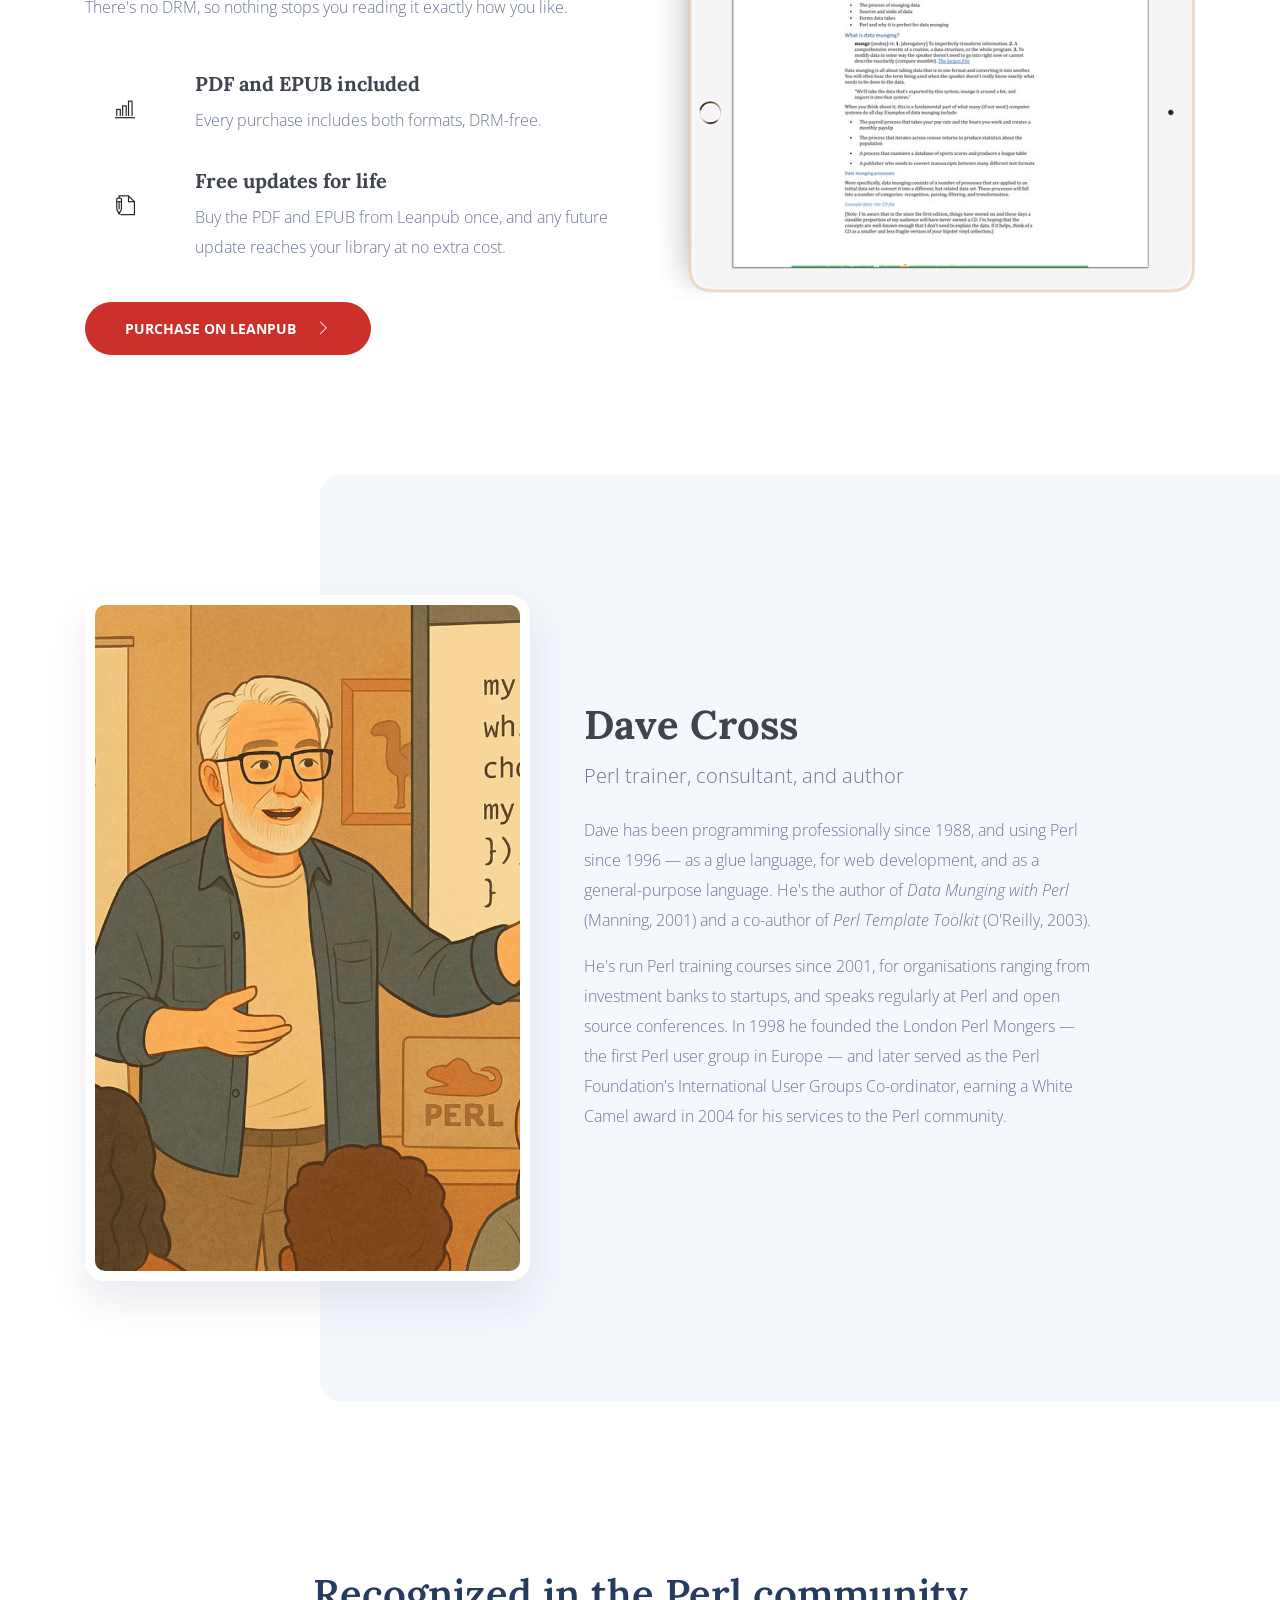
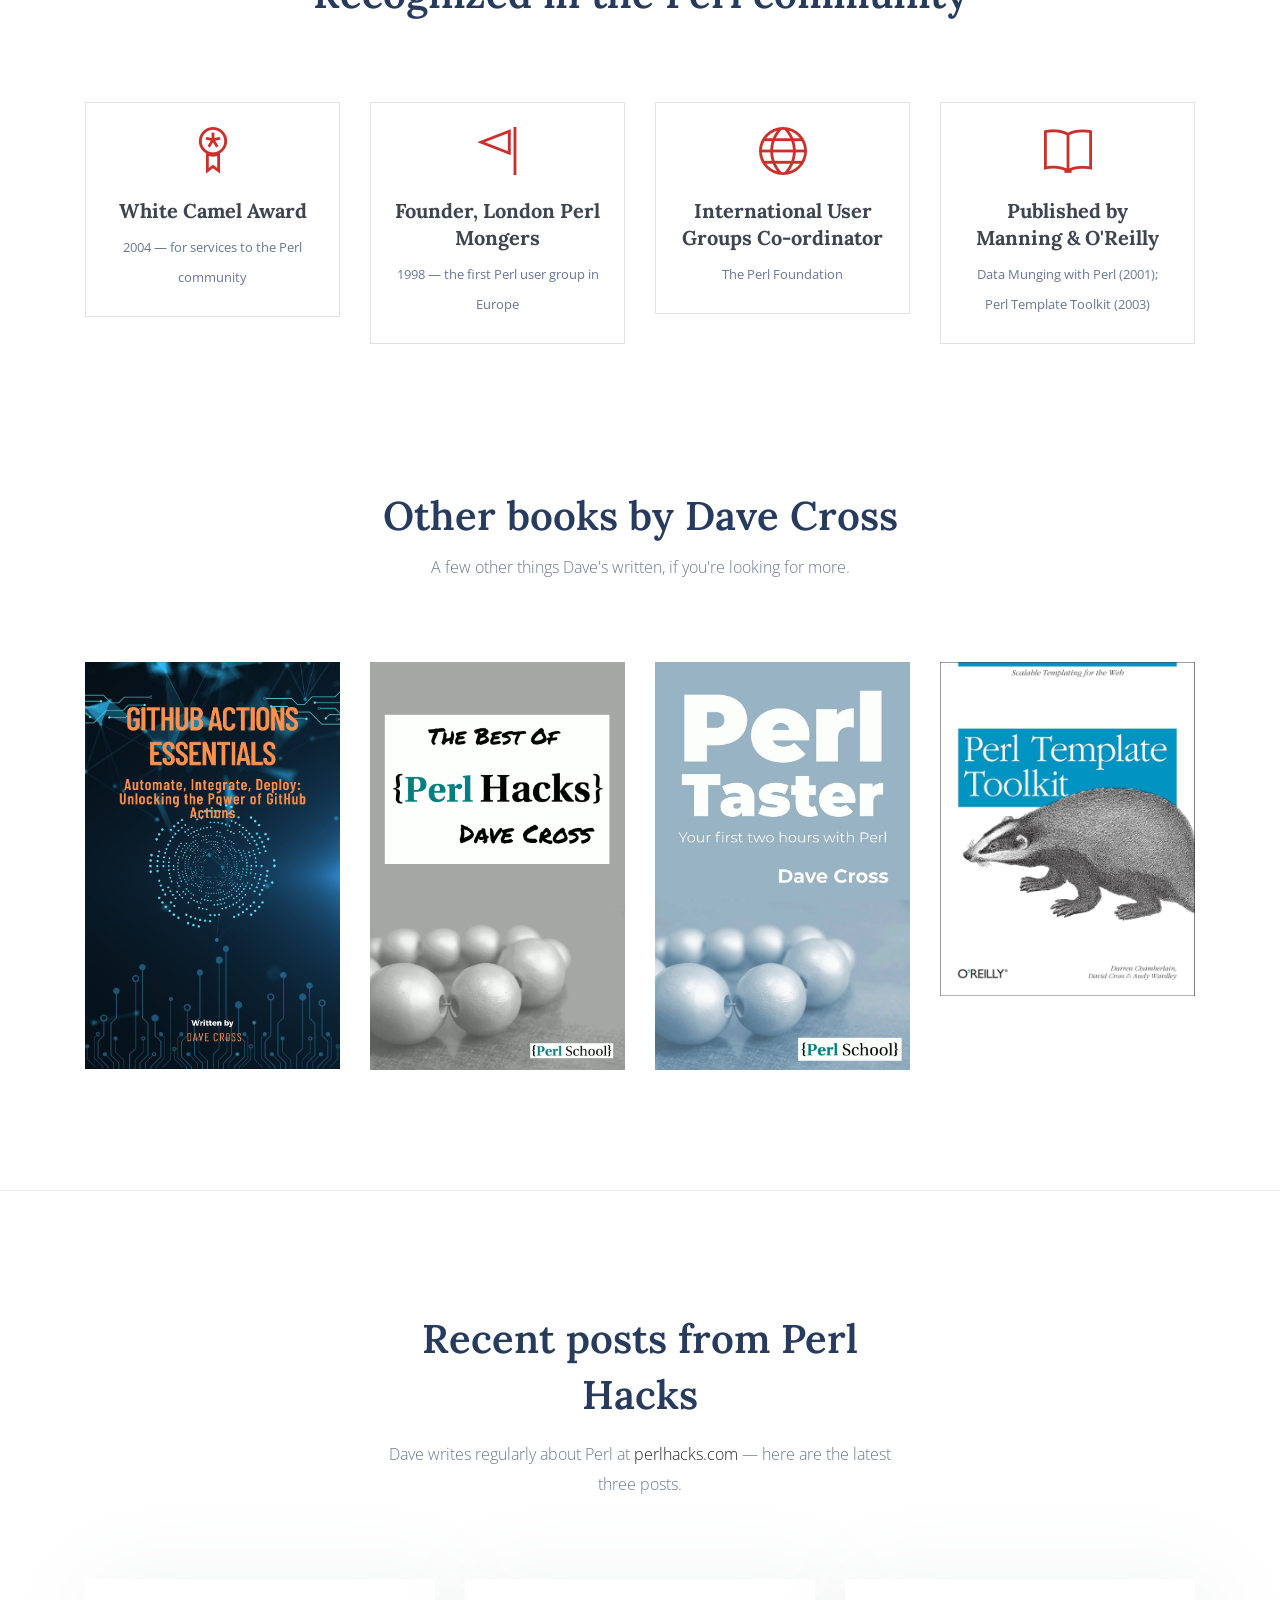
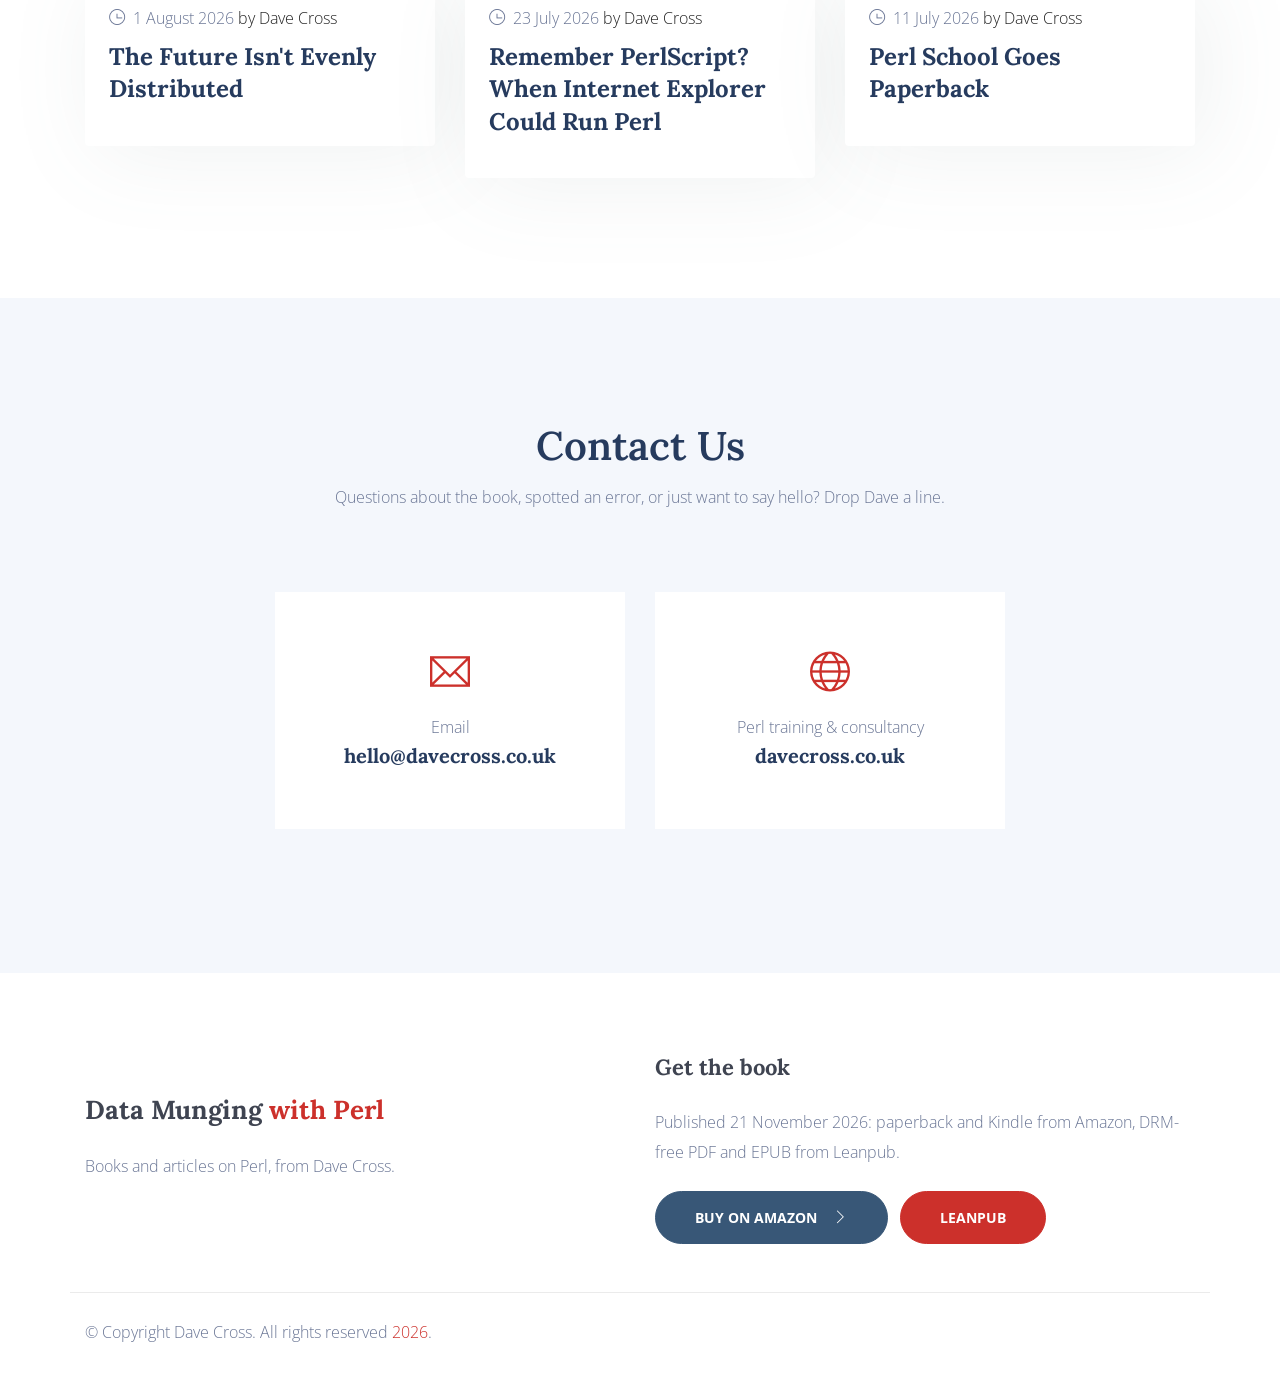
==== commit 89e324cb: "Merge efb977c7df1c693eff1f096c30257644c35e9ed6 into 9b0a40489f62c9b623217f0496eddb89821373b0" ====
--- a/docs/index.html
+++ b/docs/index.html
@@ -399,6 +399,12 @@
             <div id="updates-list" class="updates-list">
               <!-- updates:start -->
               <div class="update-item">
+                <div class="update-date">12 November 2026</div>
+                <h3>Proof copy approved: publication on 21 November</h3>
+                <p>I've approved the proof copy of the paperback, and everything is on target for publication on 21 November 2026, the day of the London Perl Workshop.</p>
+              </div>
+
+              <div class="update-item">
                 <div class="update-date">16 October 2026</div>
                 <h3>Every example now run and checked, plus a new date-handling example and a guide to what needs installing</h3>
                 <p>I've now run every example program in the book on Perl 5.40, and that turned up a surprising number of bugs: a wrong byte in the PNG signature check, a regular expression that captured the wrong part of a number, example files that had drifted away from the listings in the chapters, and a few that no longer worked. They're all fixed, and a set of scripts now checks that the listings in the chapters match the programs that I actually ran.</p>
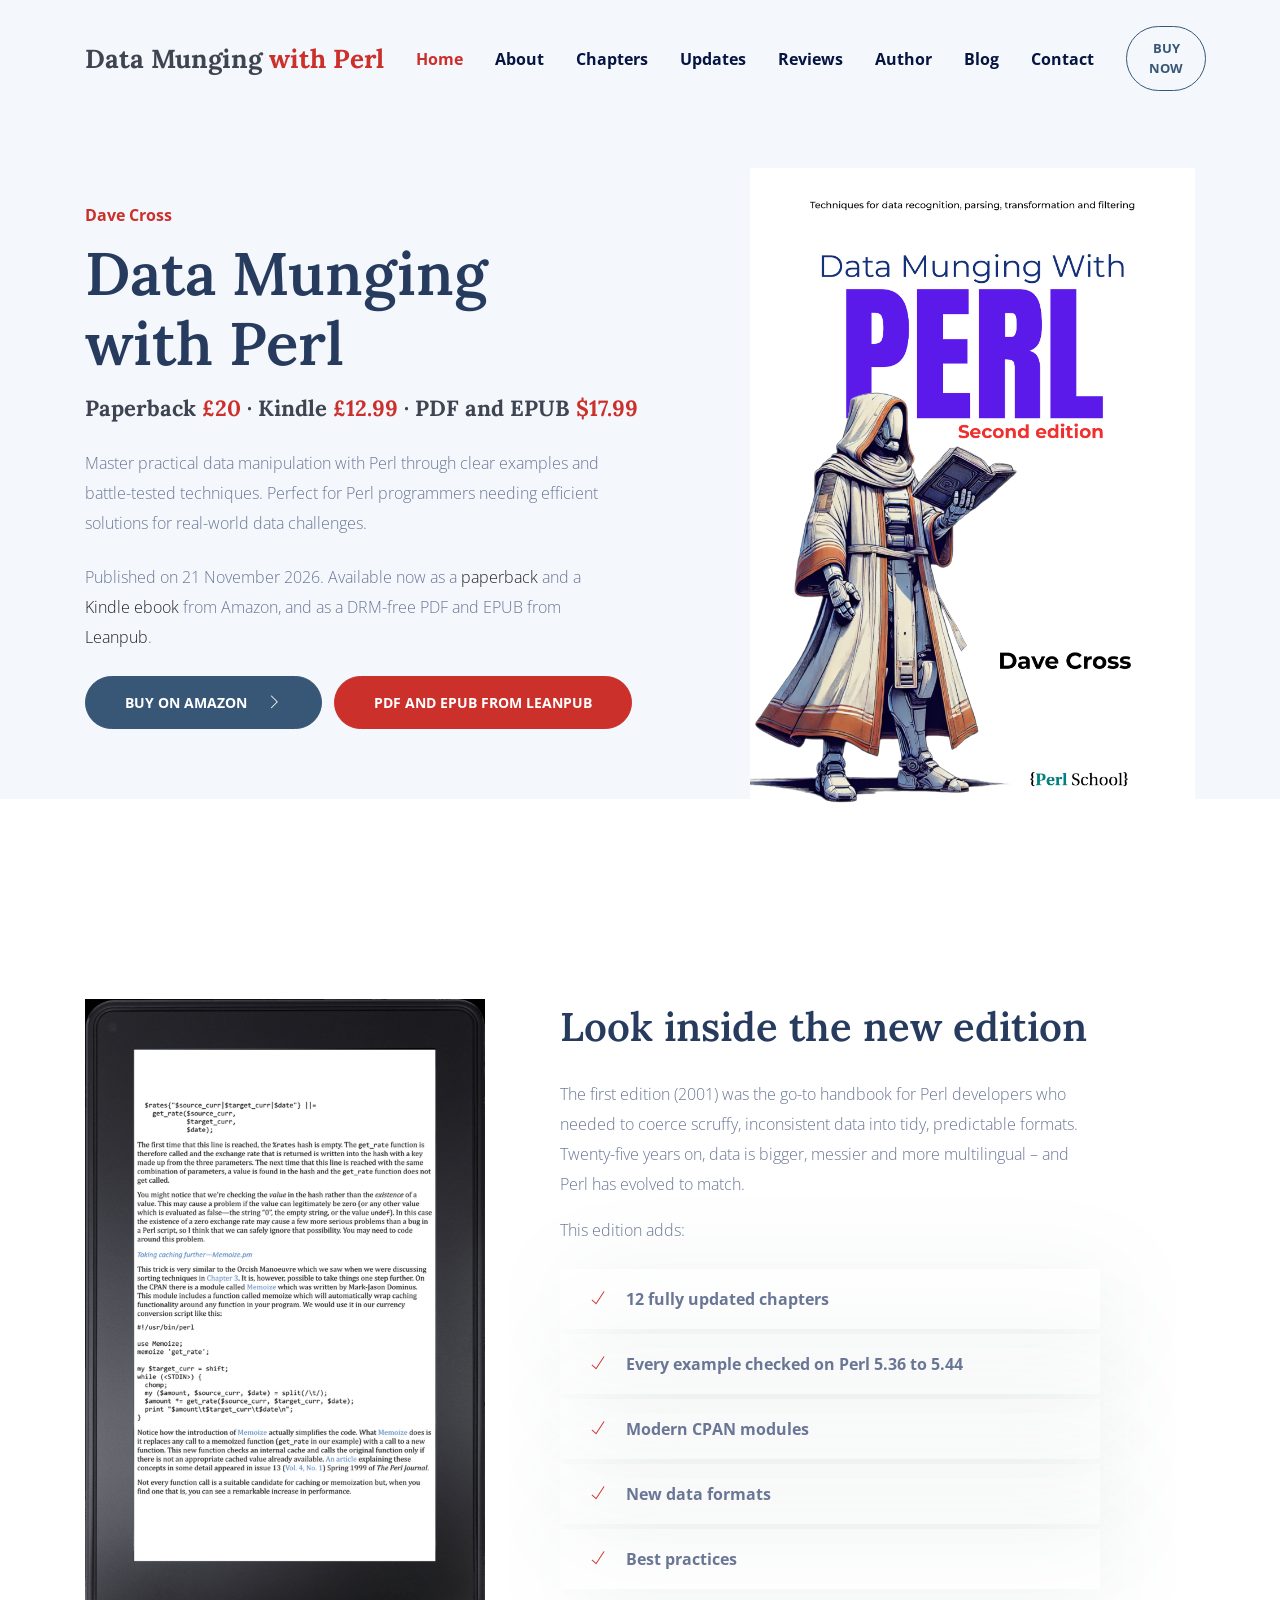
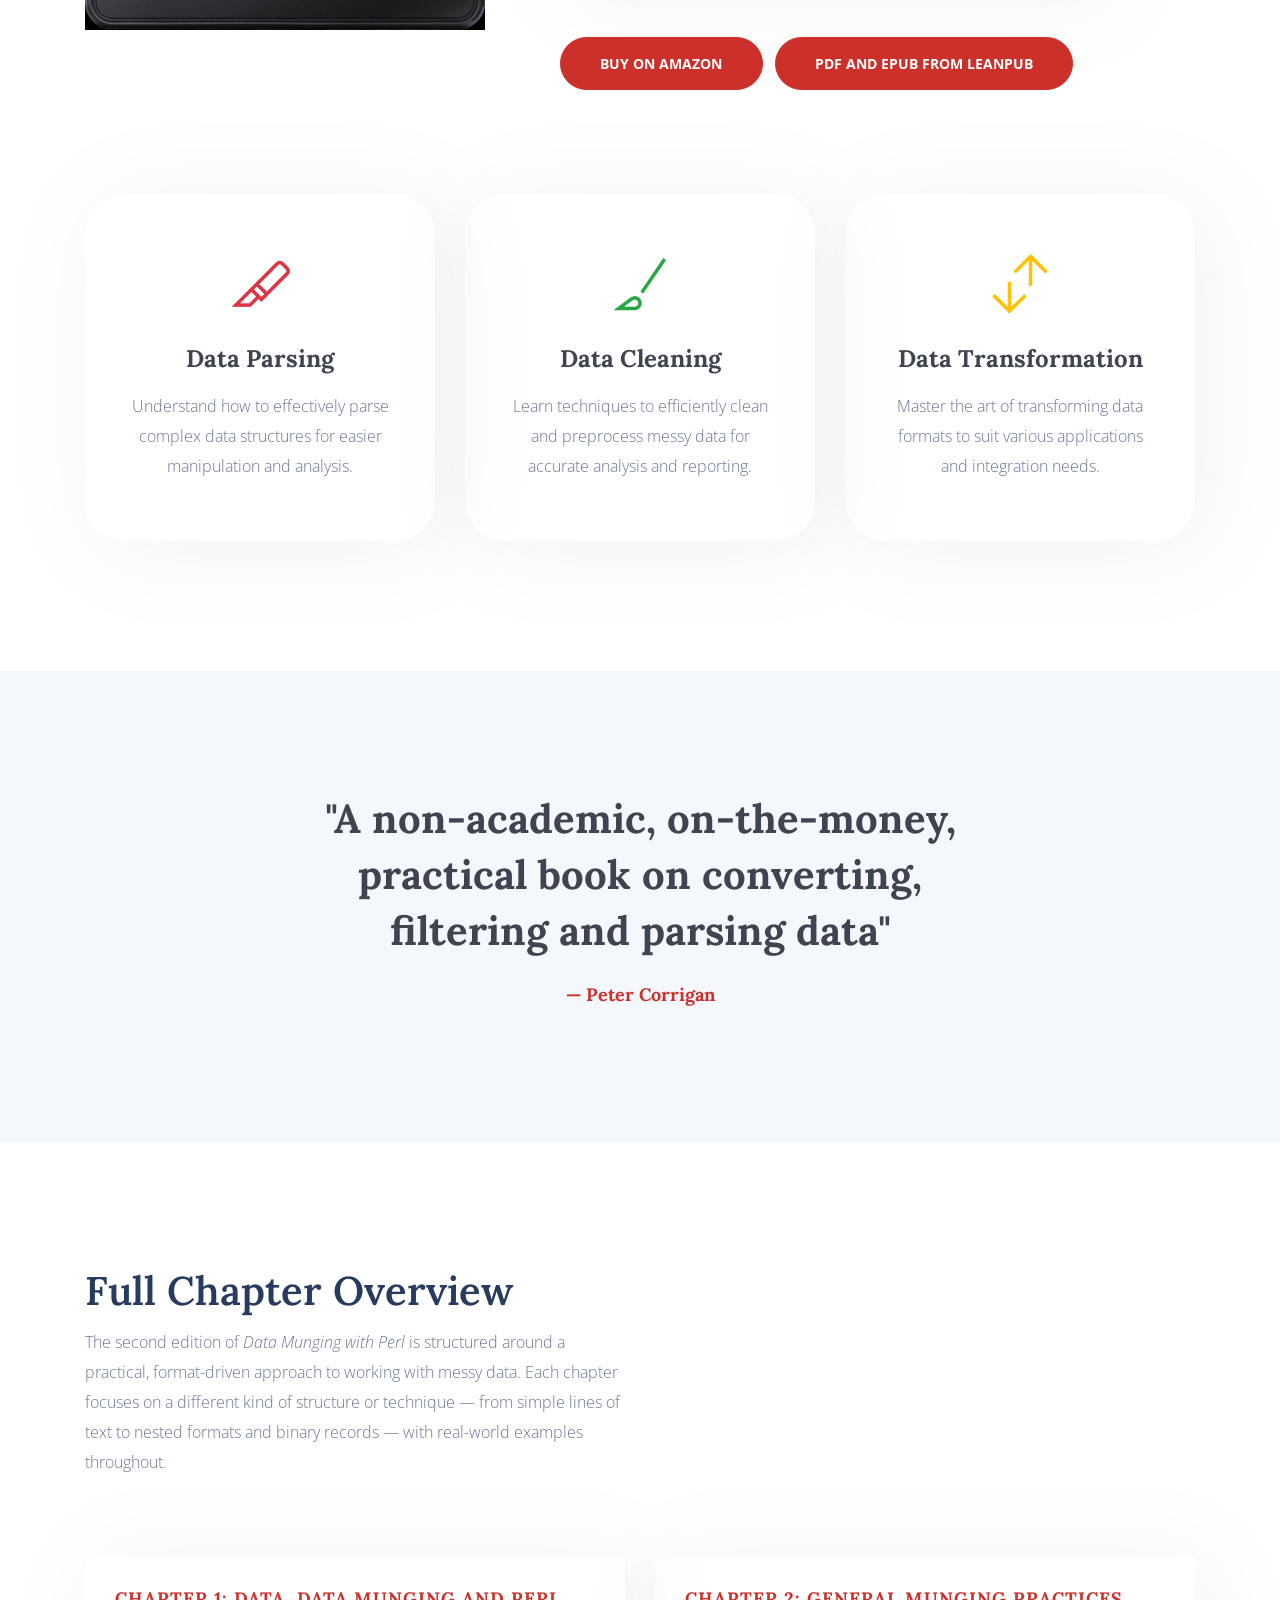
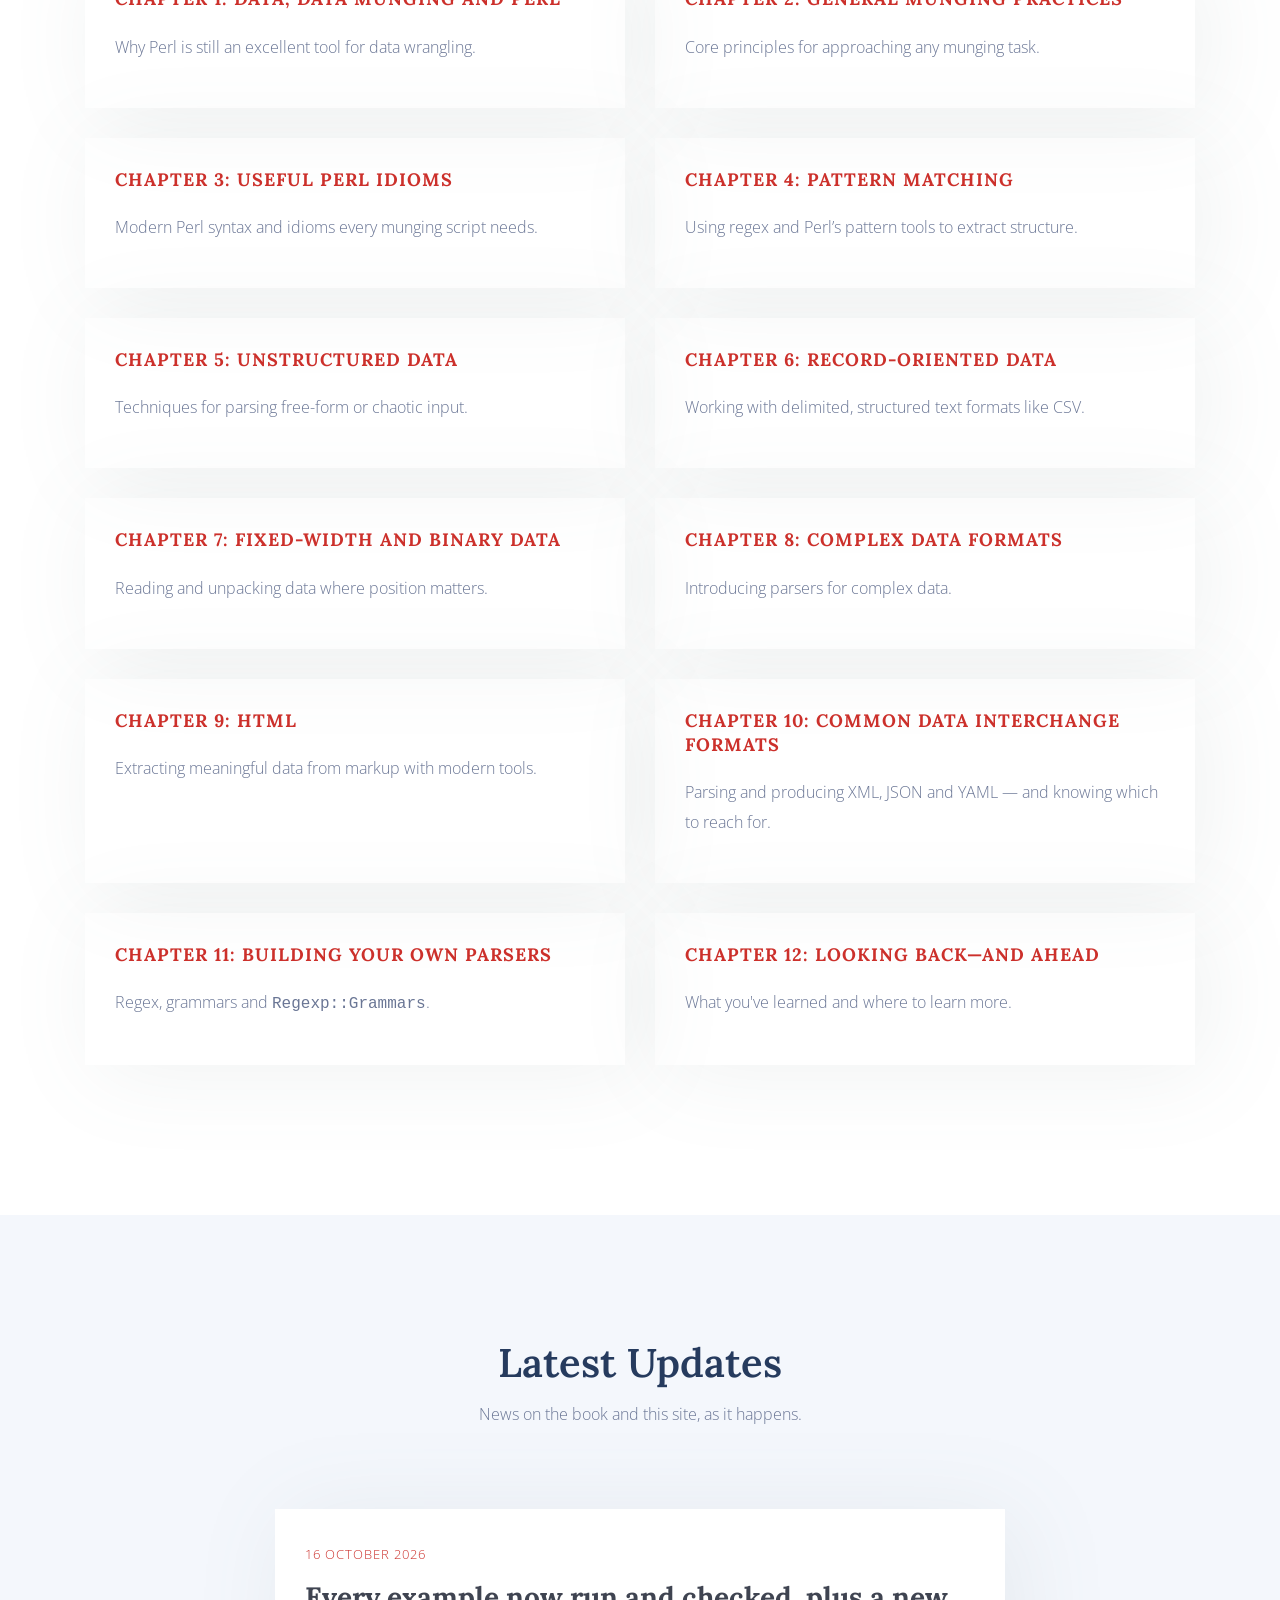
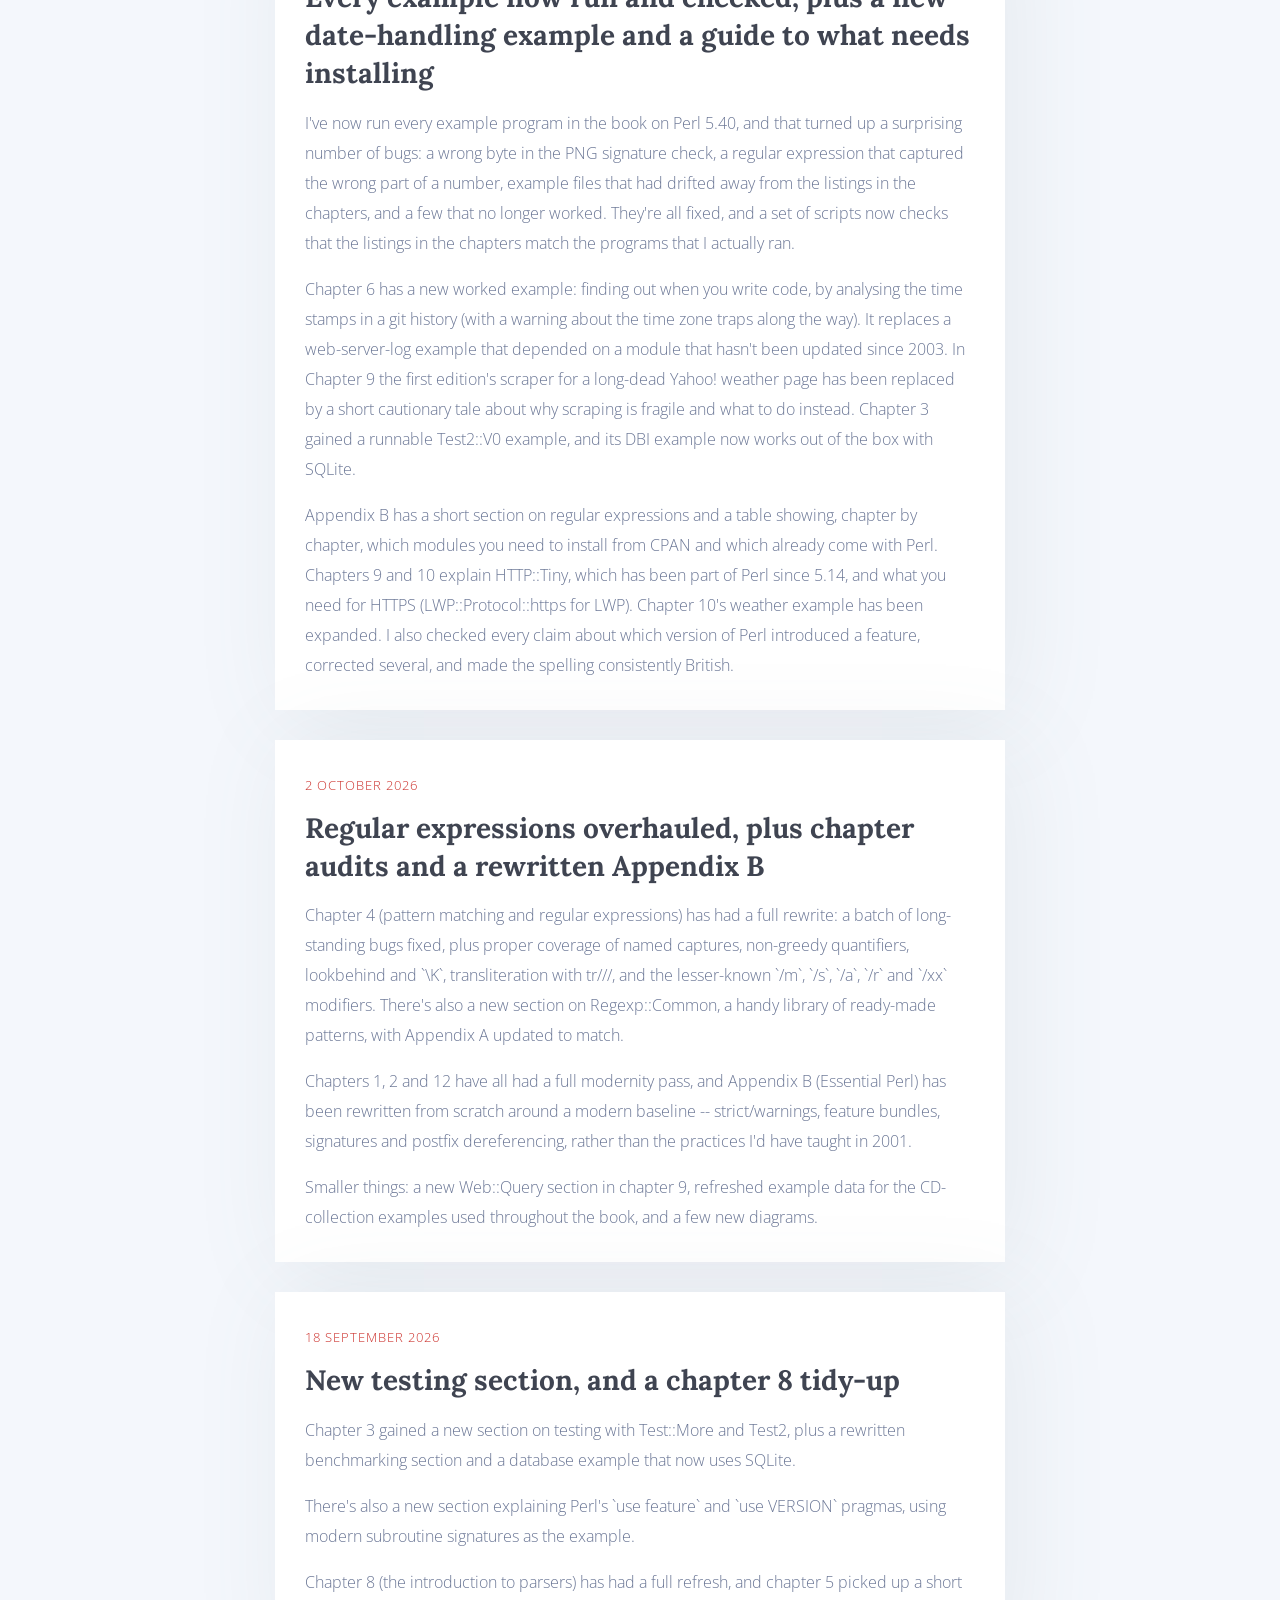
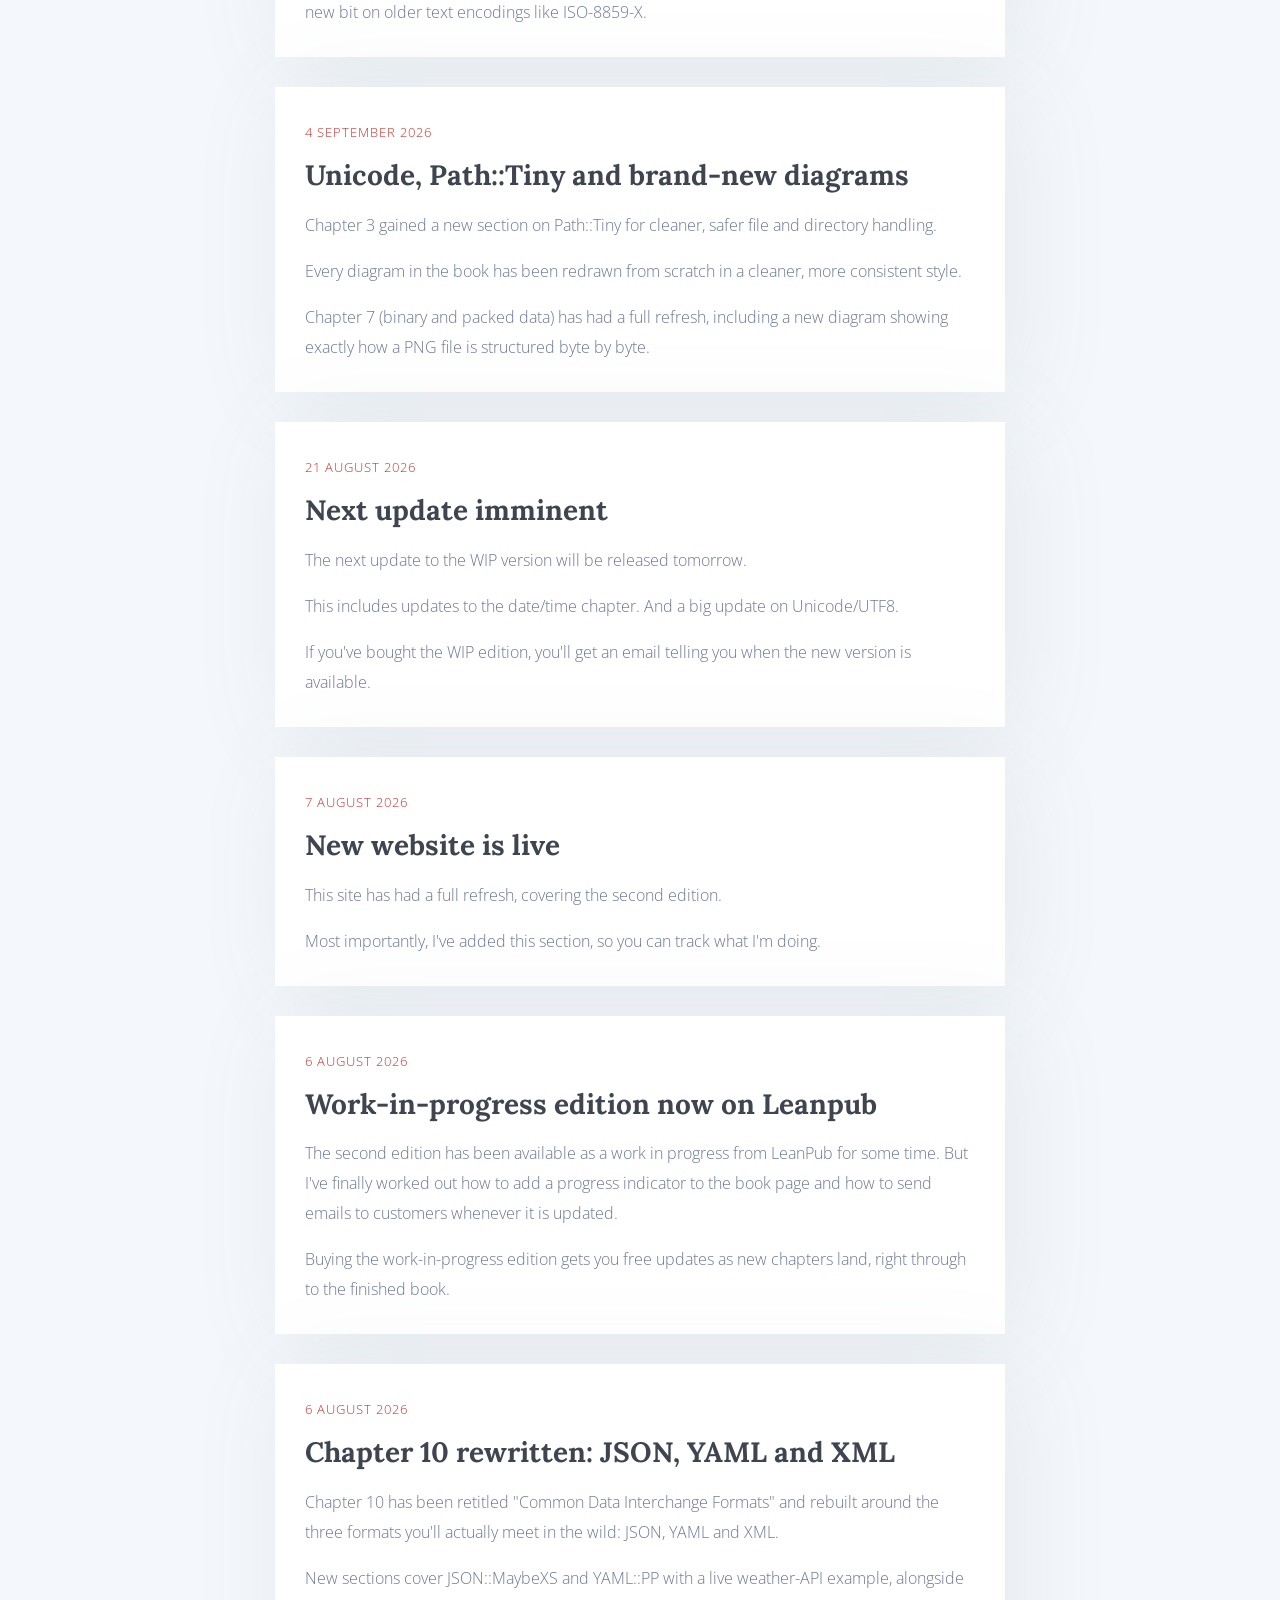
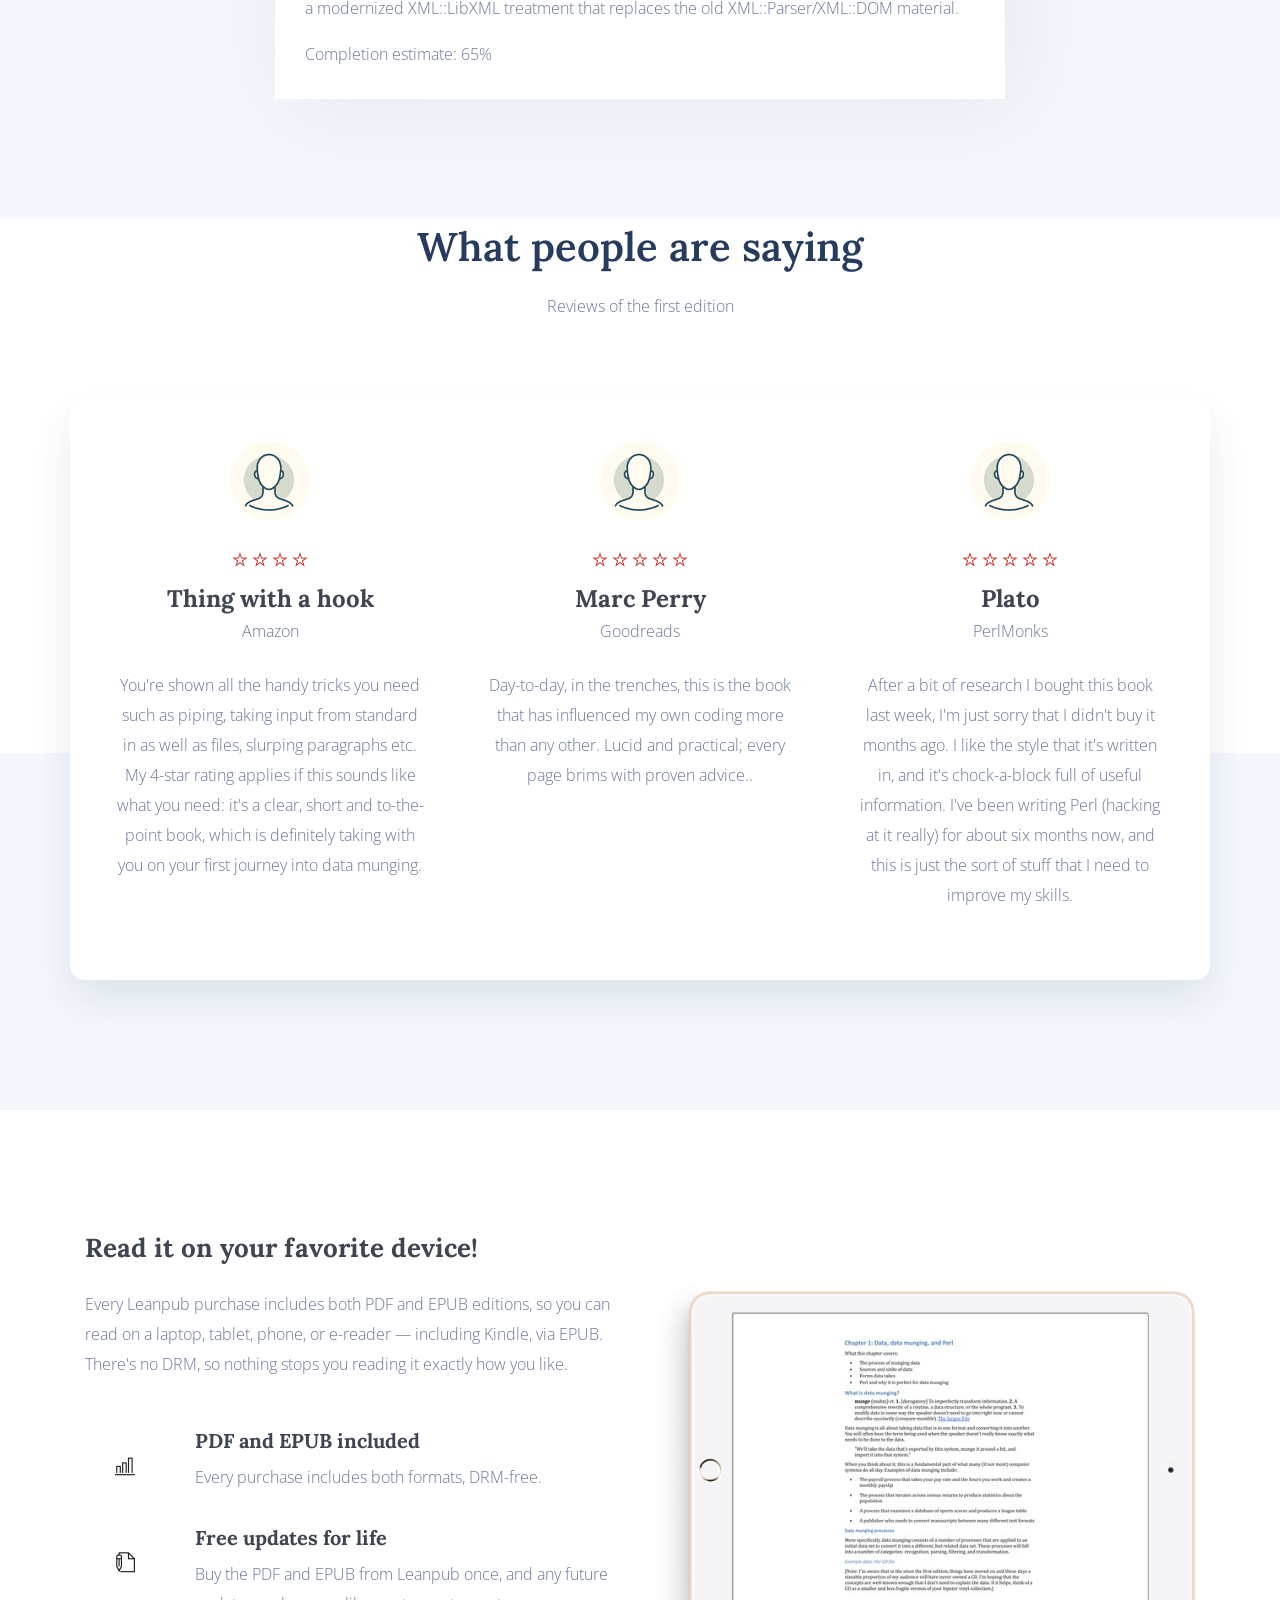
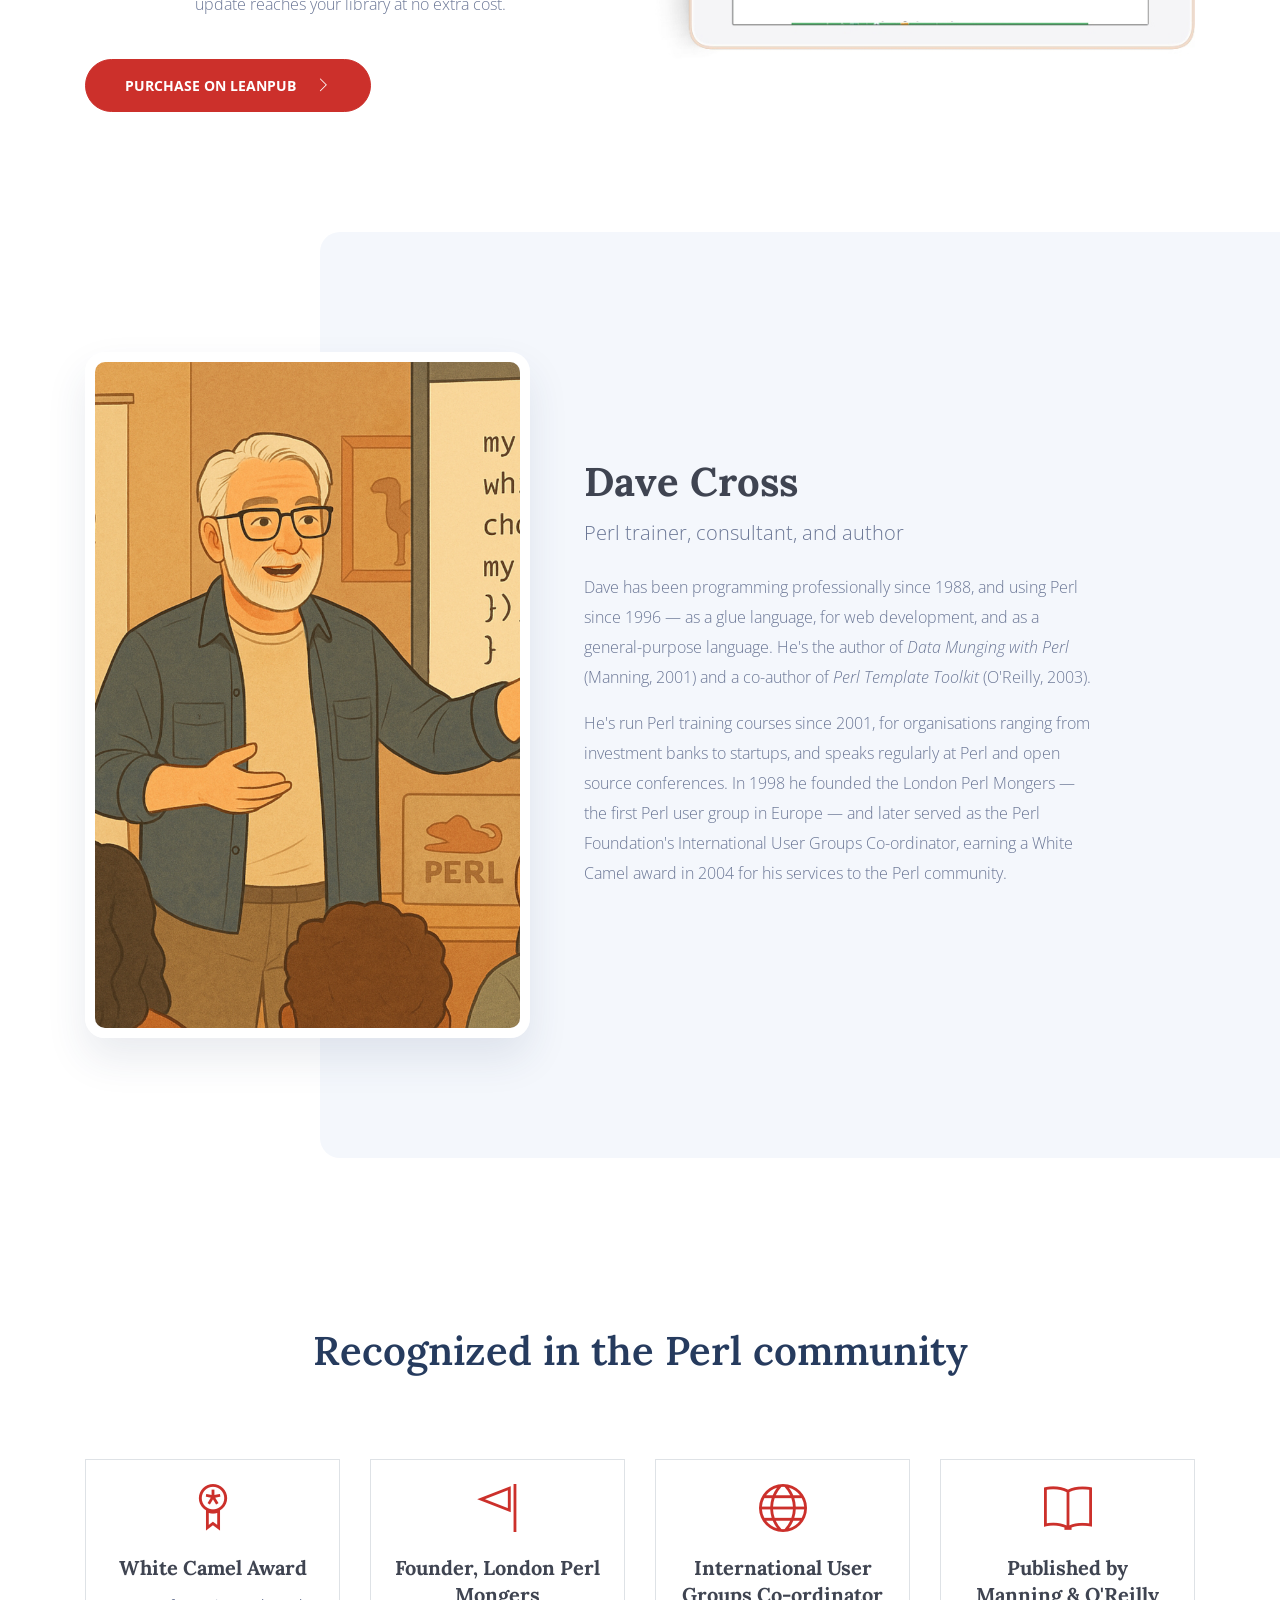
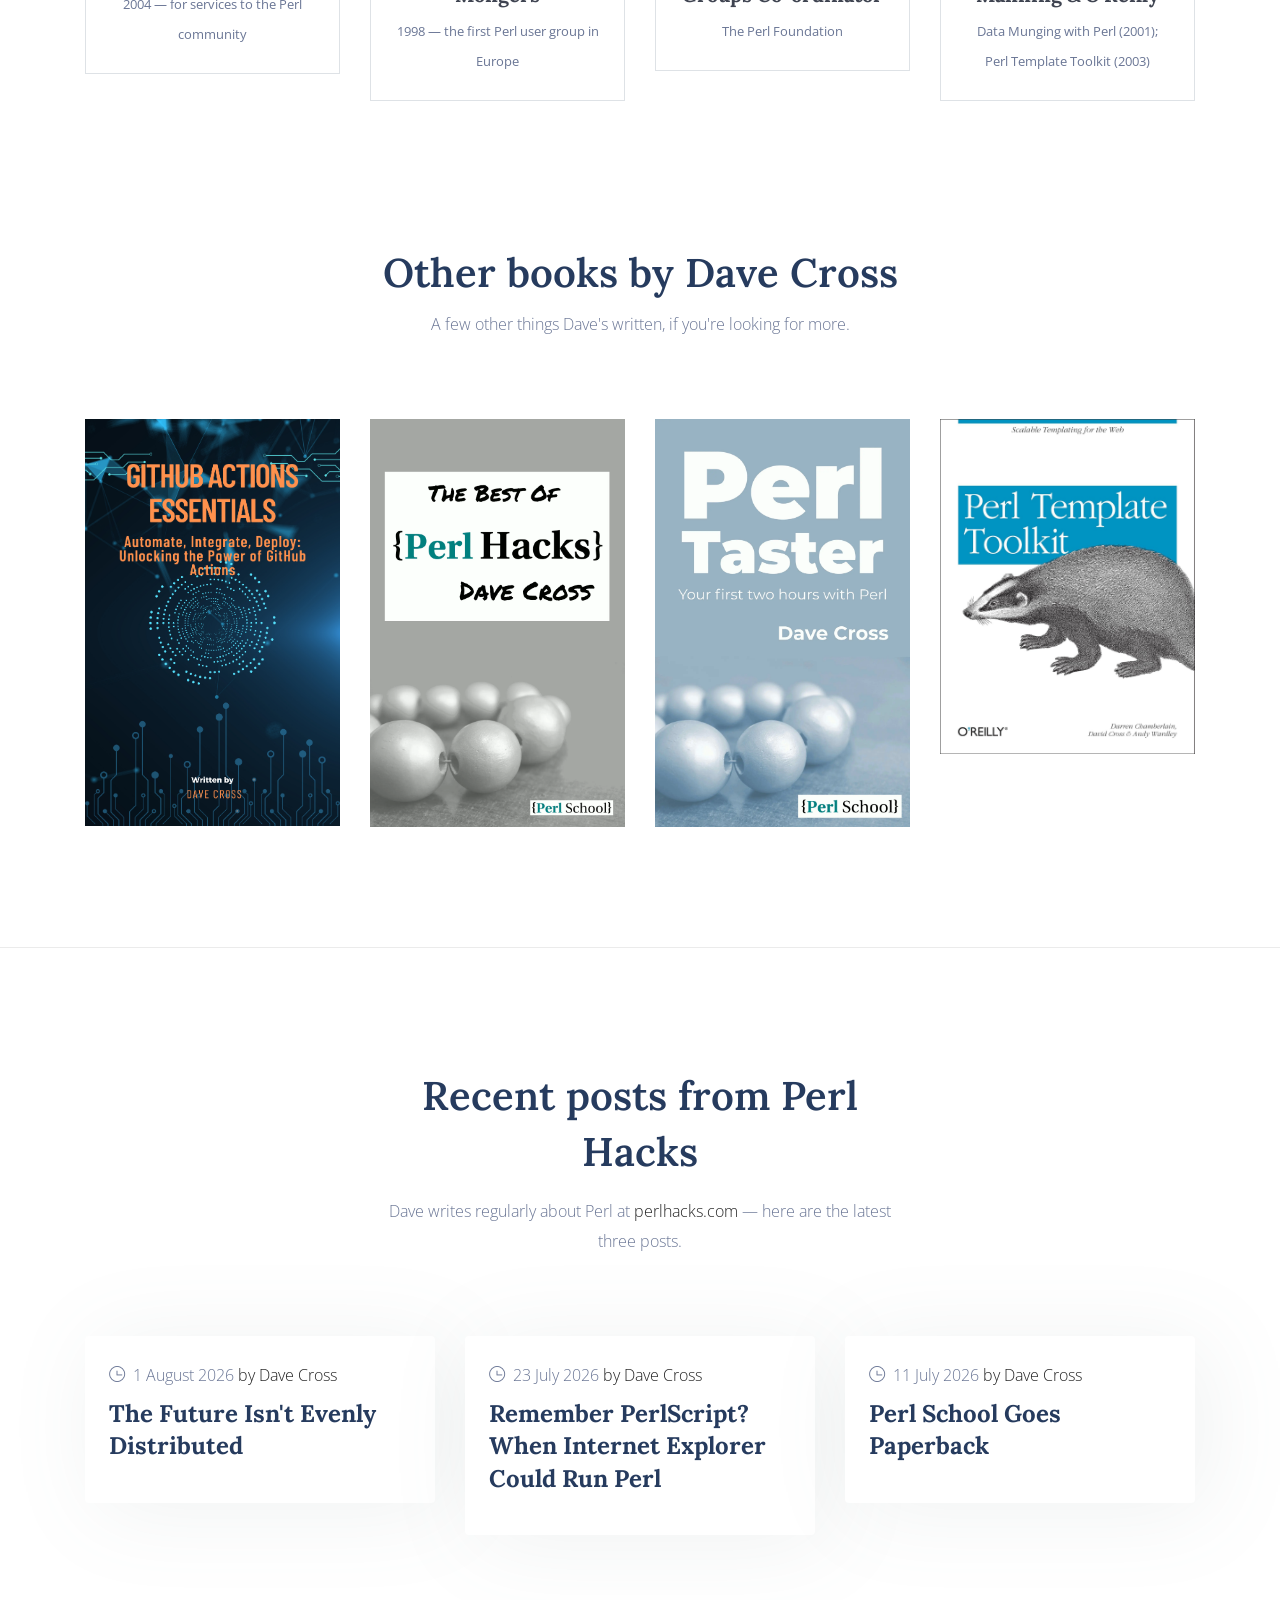
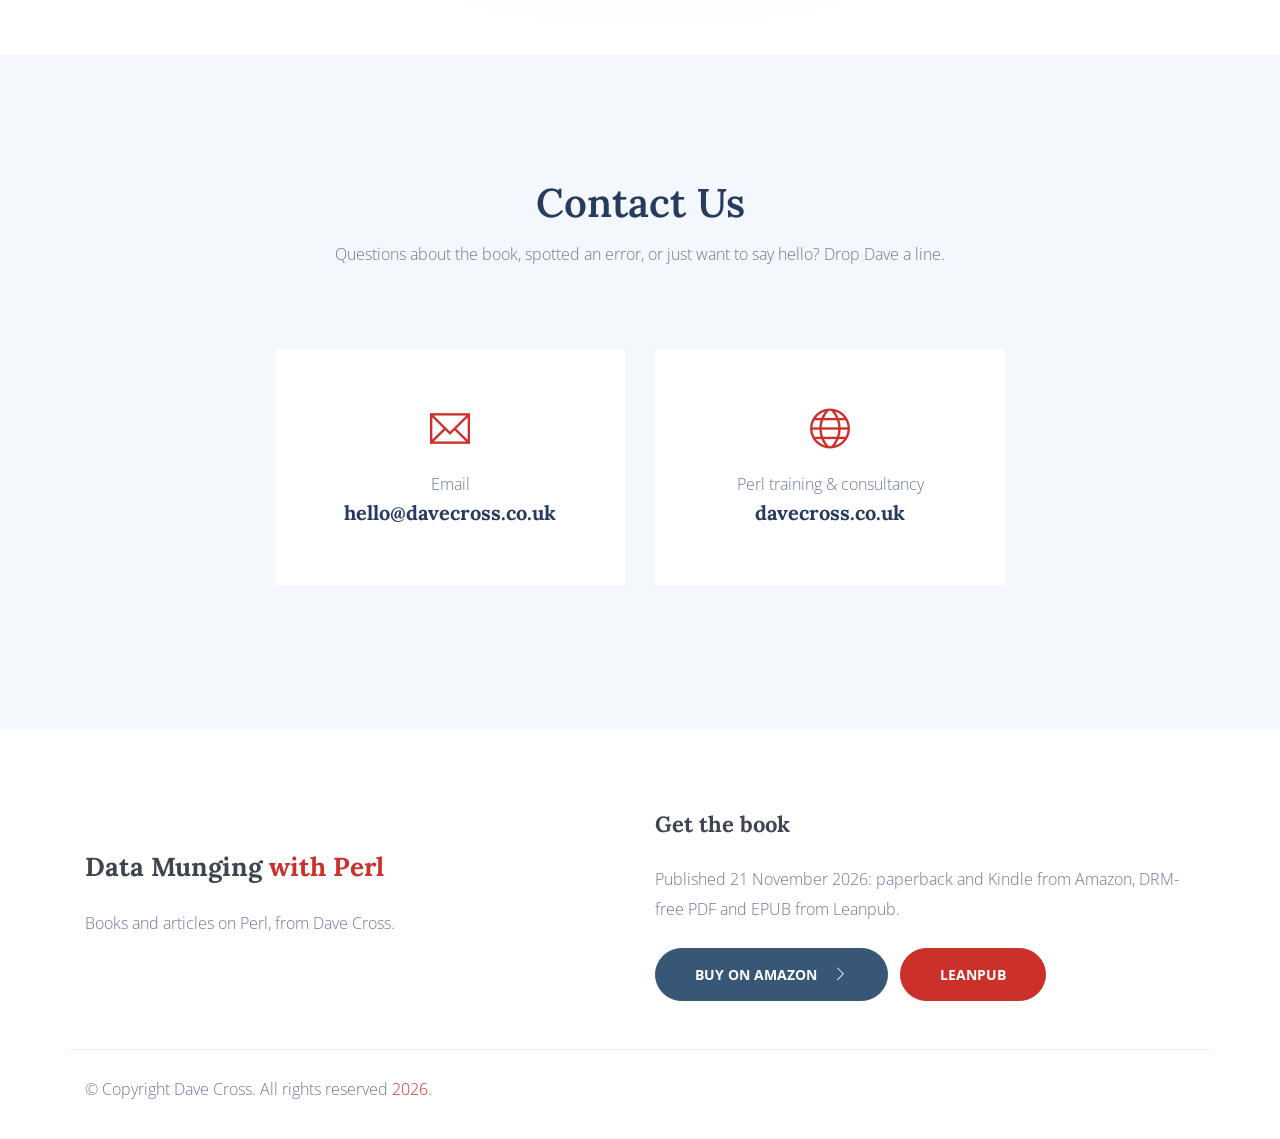
==== commit 5cb4949a: "Link the Kindle edition (B0HRFX47Y7)" ====
--- a/docs/index.html
+++ b/docs/index.html
@@ -99,6 +99,14 @@
           "price": "20.00",
           "priceCurrency": "GBP",
           "url": "https://www.amazon.co.uk/dp/1065495714",
+          "availability": "https://schema.org/InStock"
+        },
+        {
+          "@type": "Offer",
+          "name": "Kindle edition",
+          "price": "12.99",
+          "priceCurrency": "GBP",
+          "url": "https://www.amazon.co.uk/dp/B0HRFX47Y7",
           "availability": "https://schema.org/InStock"
         },
         {
@@ -202,10 +210,10 @@
               <p class="mb-4">Master practical data manipulation with Perl through clear examples and battle-tested techniques. Perfect for Perl programmers needing efficient solutions for real-world data challenges.</p>
 
               <p class="book-status">
-                Published on 21 November 2026. Available now as a paperback
-                and a Kindle ebook from
-                <a href="https://www.amazon.co.uk/dp/1065495714">Amazon</a>, and as a DRM-free PDF and EPUB from
-                <a href="https://leanpub.com/datamungingwithperl">Leanpub</a>.
+                Published on 21 November 2026. Available now as a
+                <a href="https://www.amazon.co.uk/dp/1065495714">paperback</a> and a
+                <a href="https://www.amazon.co.uk/dp/B0HRFX47Y7">Kindle ebook</a> from Amazon, and as a DRM-free
+                PDF and EPUB from <a href="https://leanpub.com/datamungingwithperl">Leanpub</a>.
               </p>
 
               <a href="https://www.amazon.co.uk/dp/1065495714" target="_blank" class="btn btn-main mt-2">
@@ -398,12 +406,6 @@
           <div class="col-lg-8">
             <div id="updates-list" class="updates-list">
               <!-- updates:start -->
-              <div class="update-item">
-                <div class="update-date">12 November 2026</div>
-                <h3>Proof copy approved: publication on 21 November</h3>
-                <p>I've approved the proof copy of the paperback, and everything is on target for publication on 21 November 2026, the day of the London Perl Workshop.</p>
-              </div>
-
               <div class="update-item">
                 <div class="update-date">16 October 2026</div>
                 <h3>Every example now run and checked, plus a new date-handling example and a guide to what needs installing</h3>
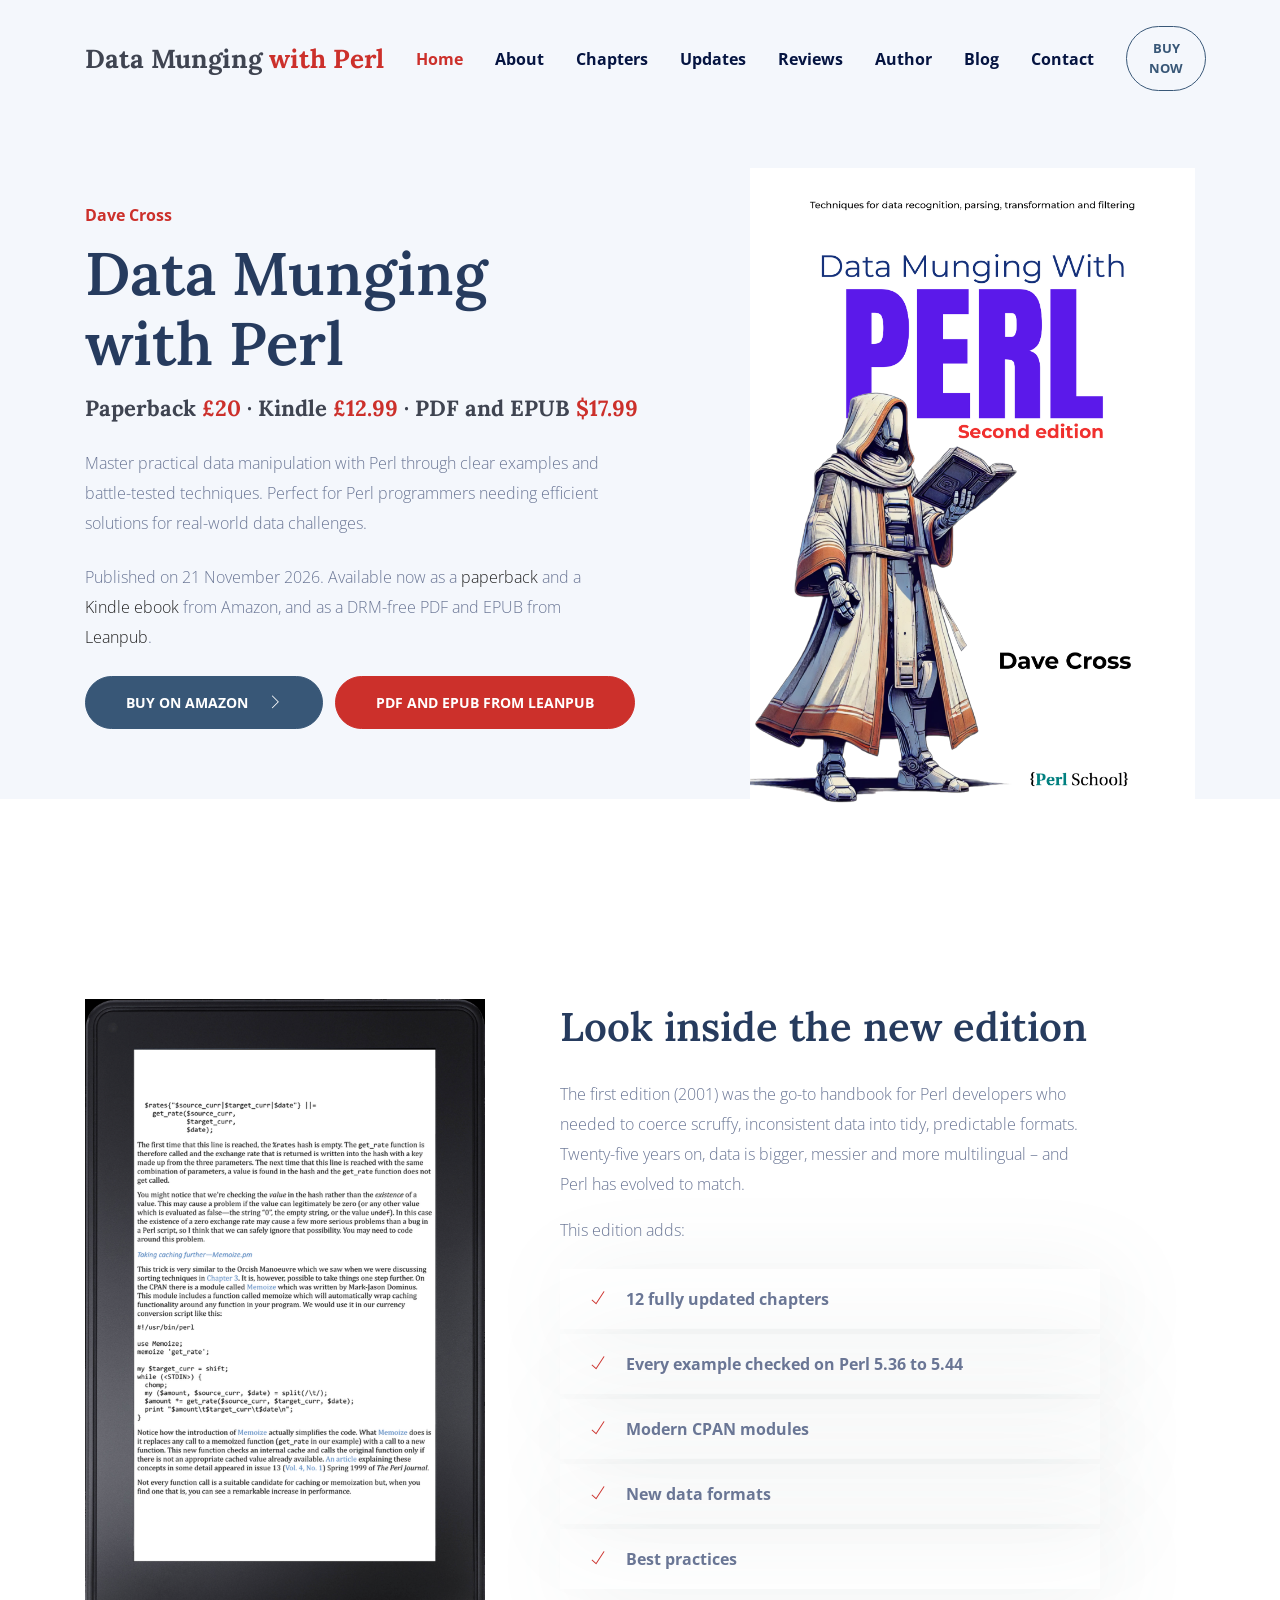
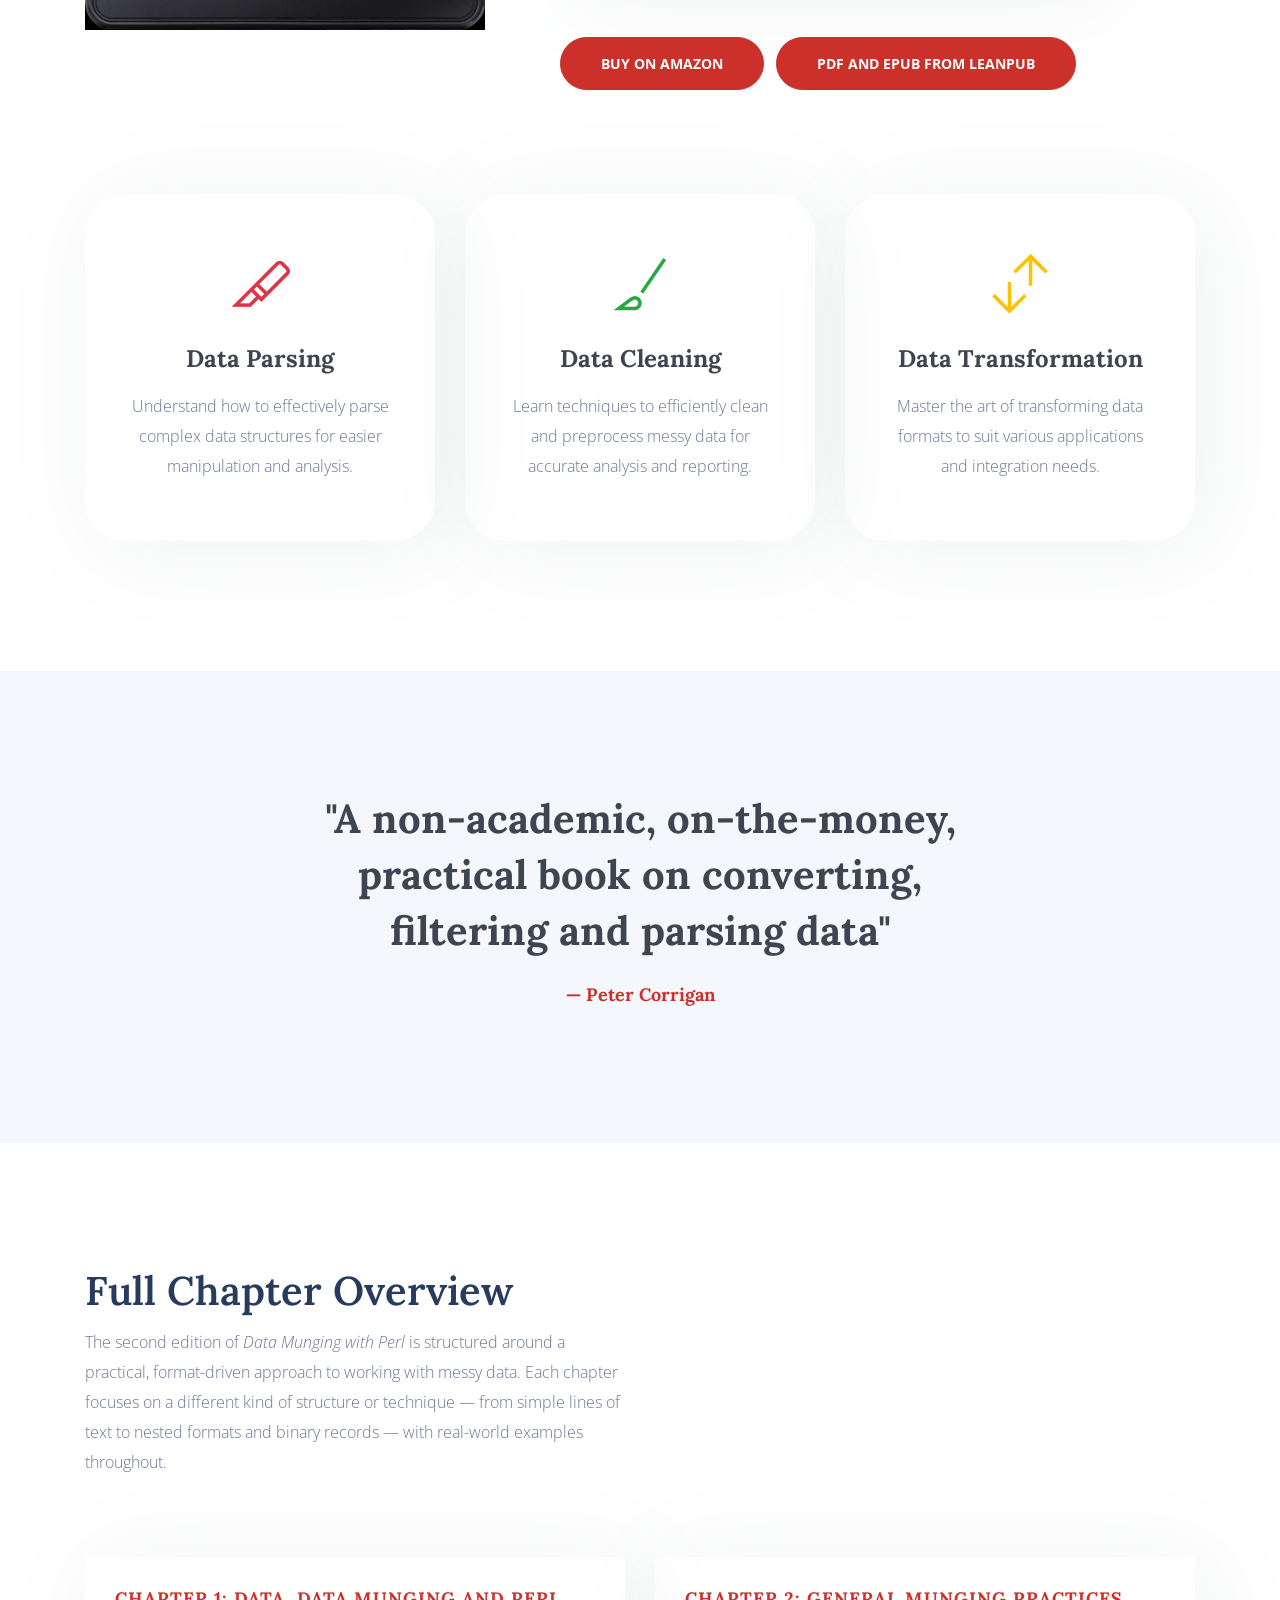
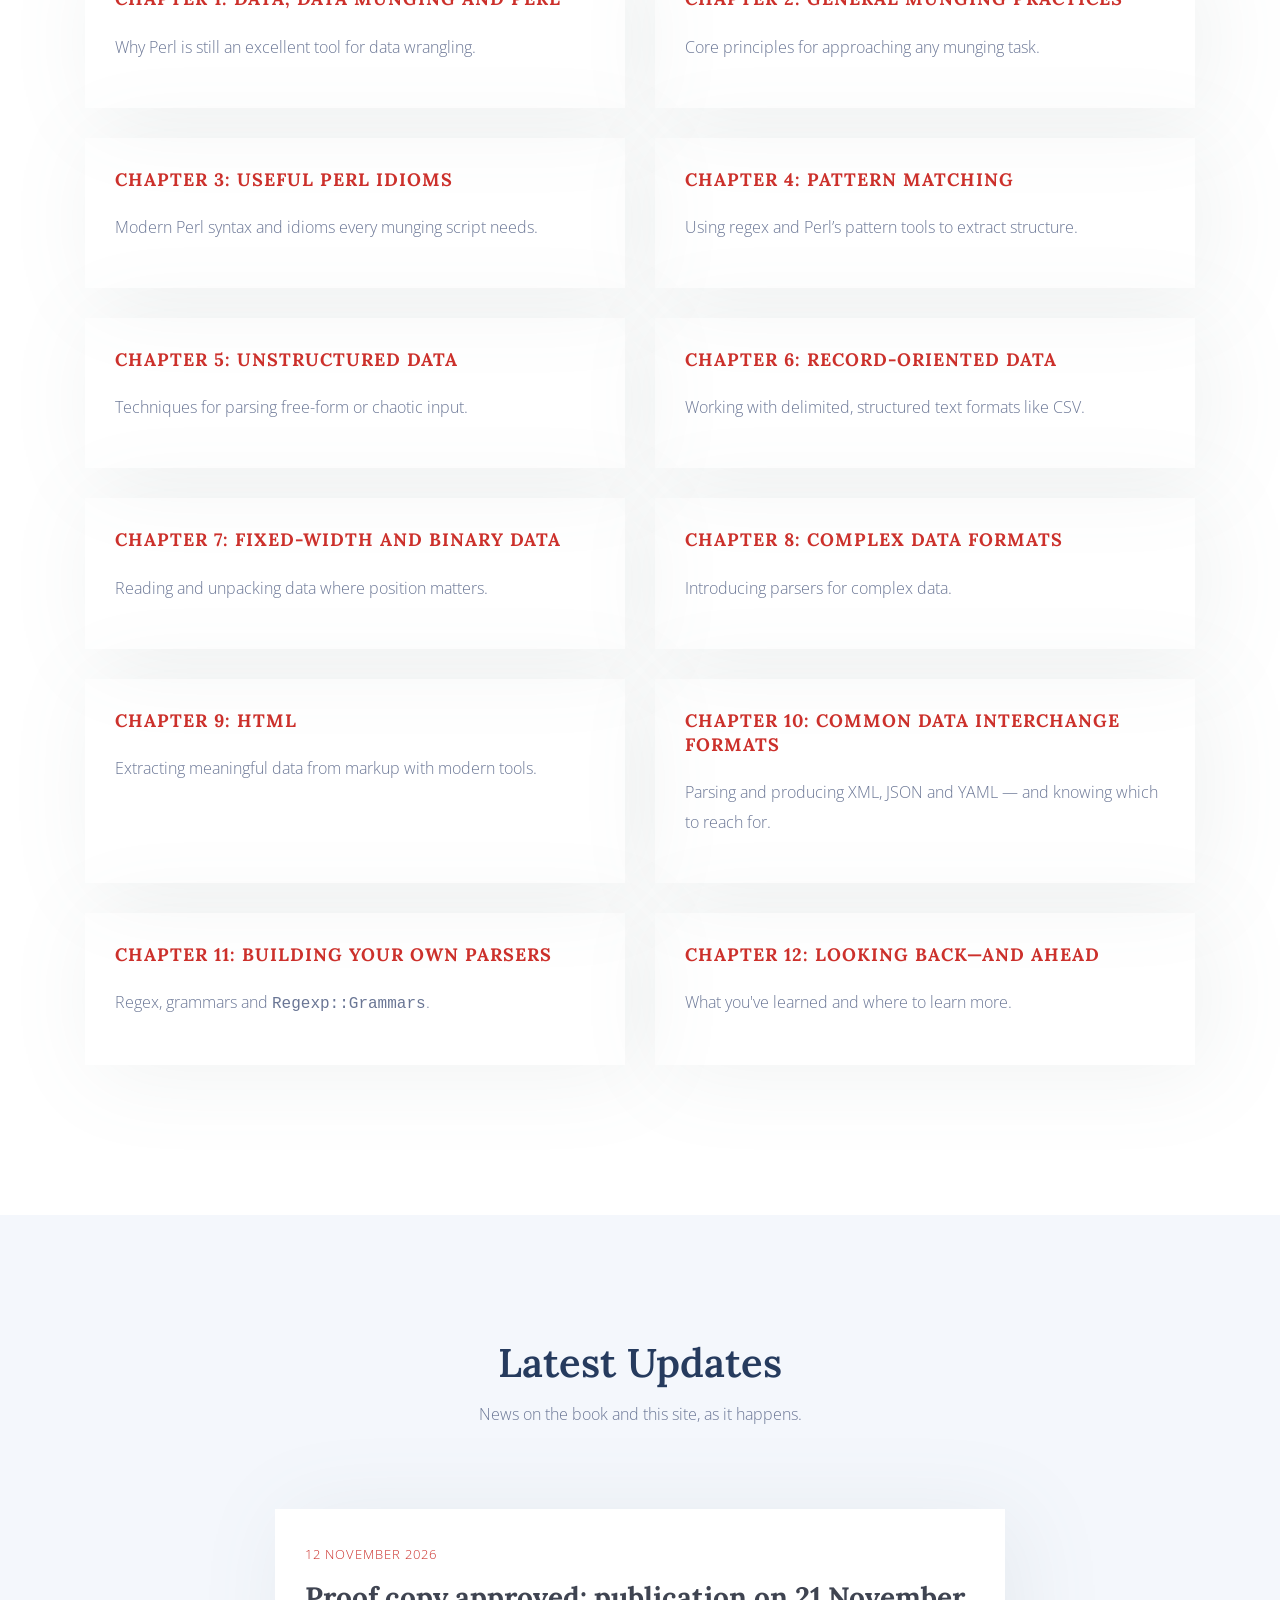
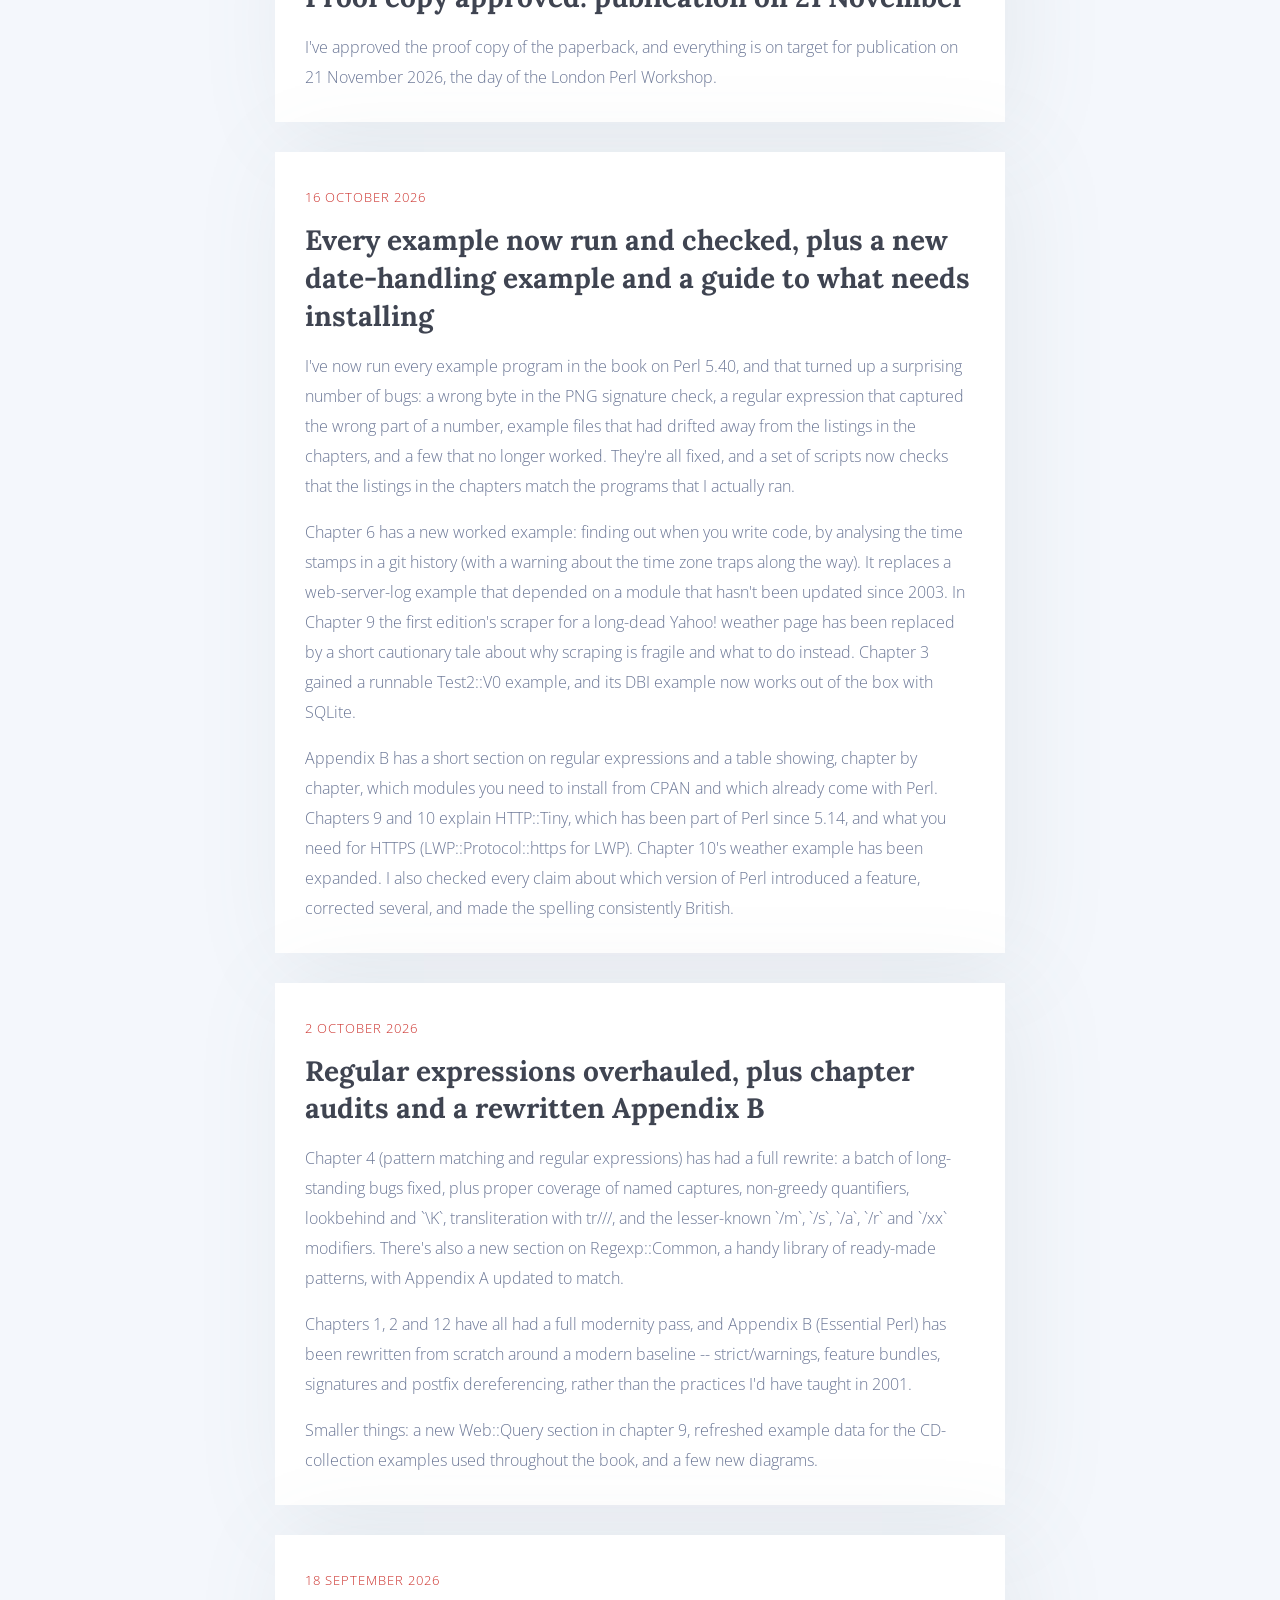
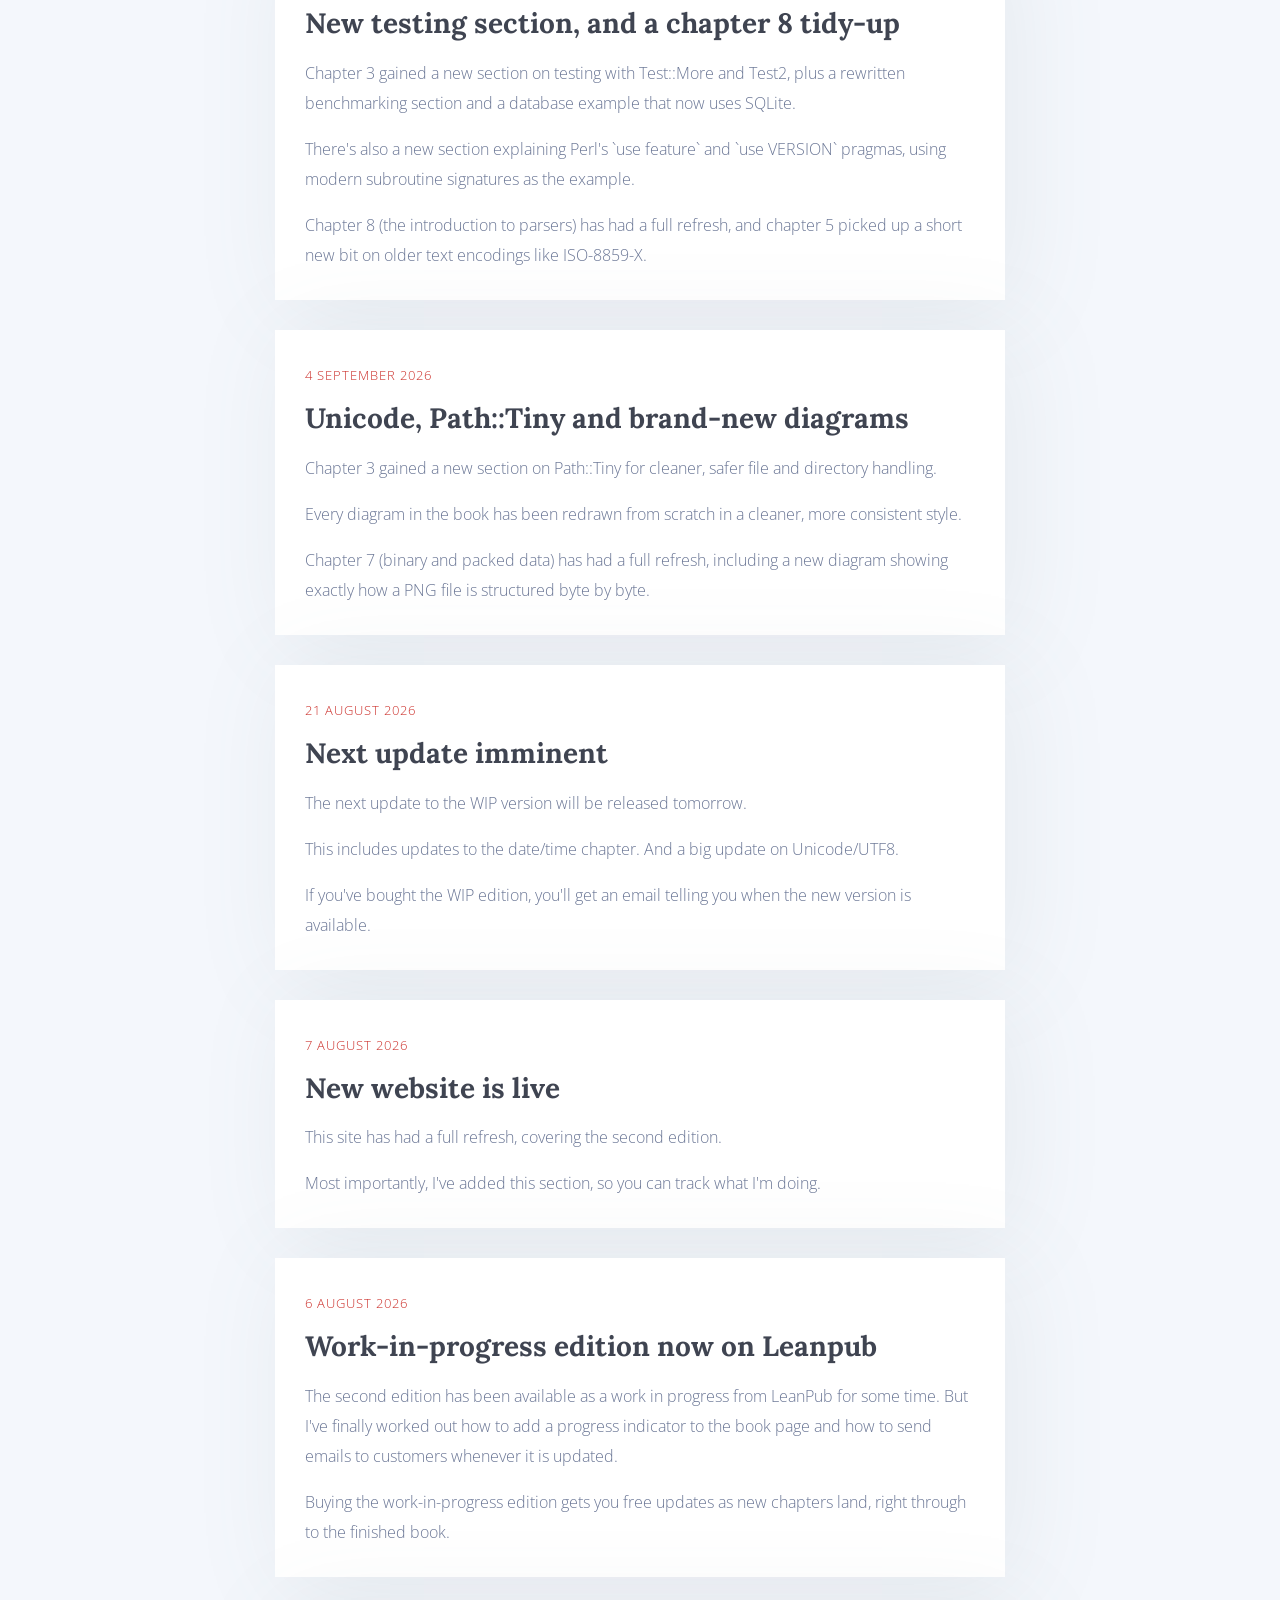
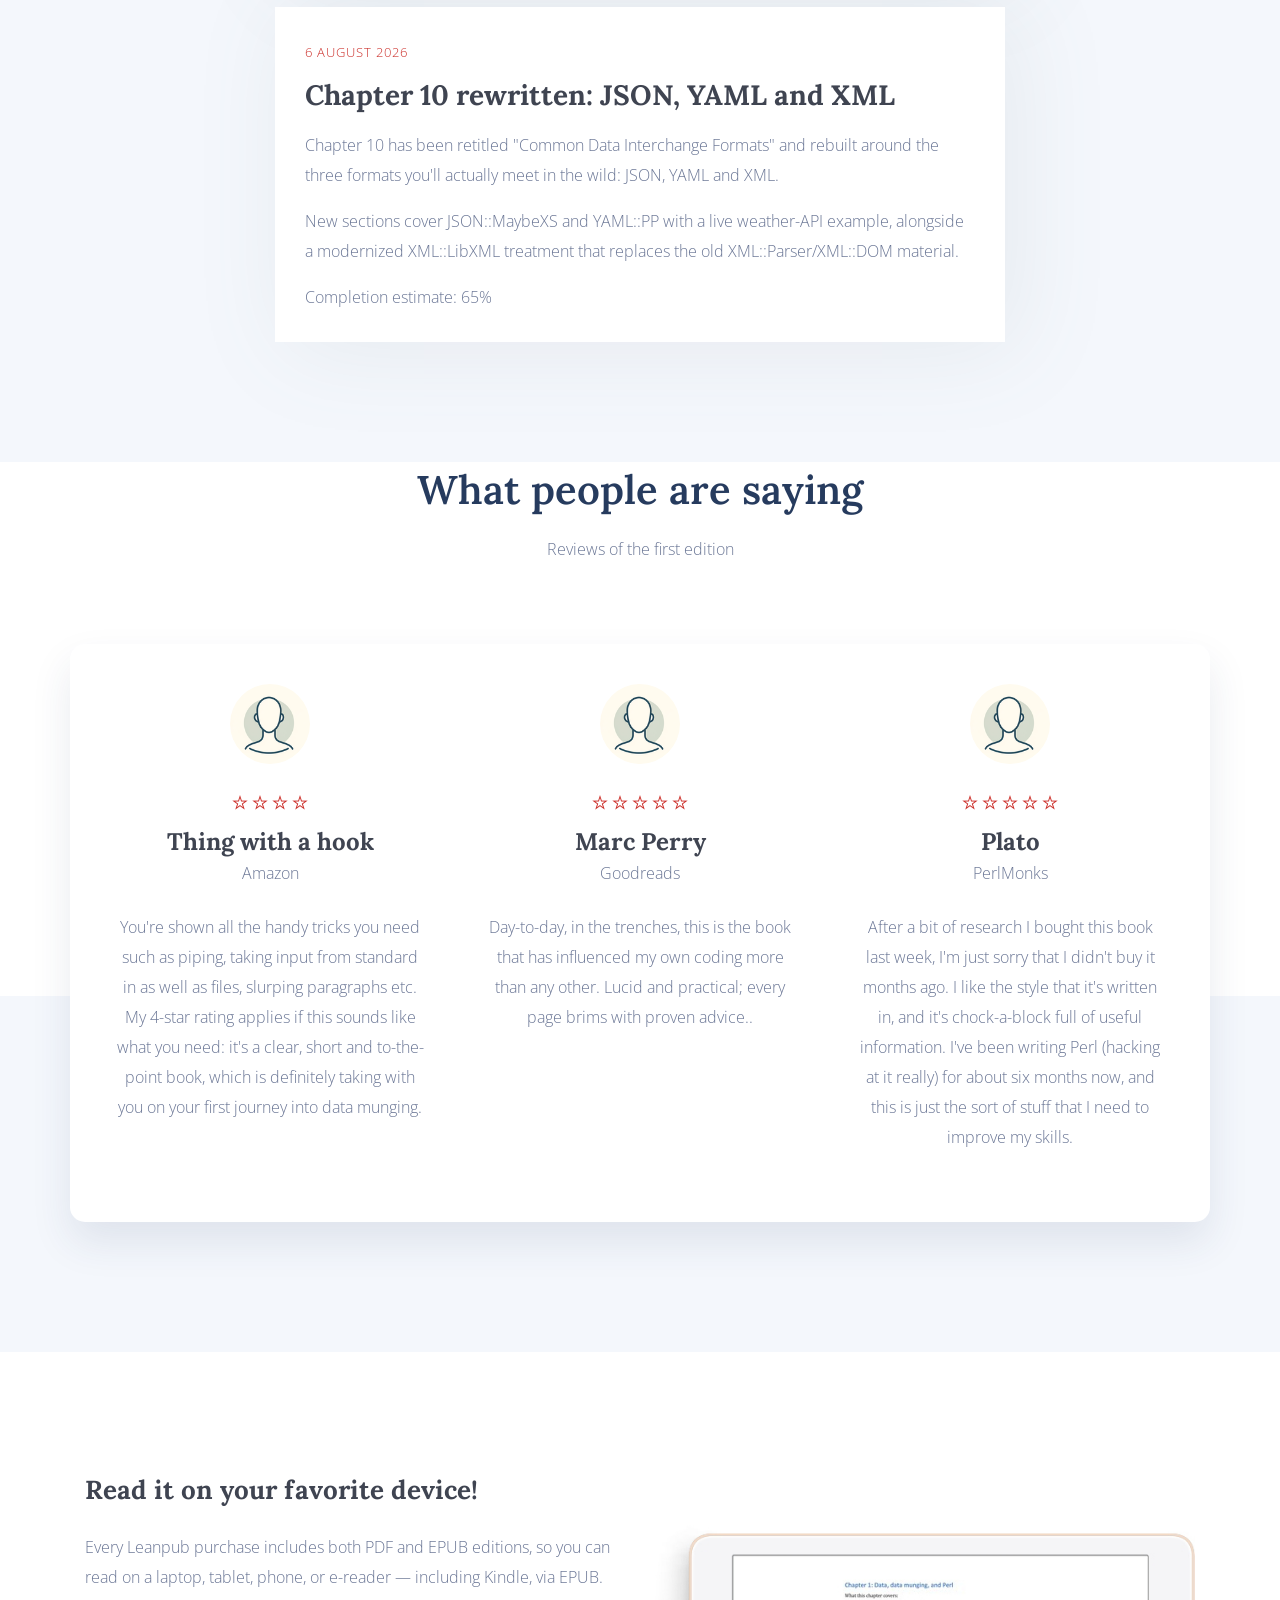
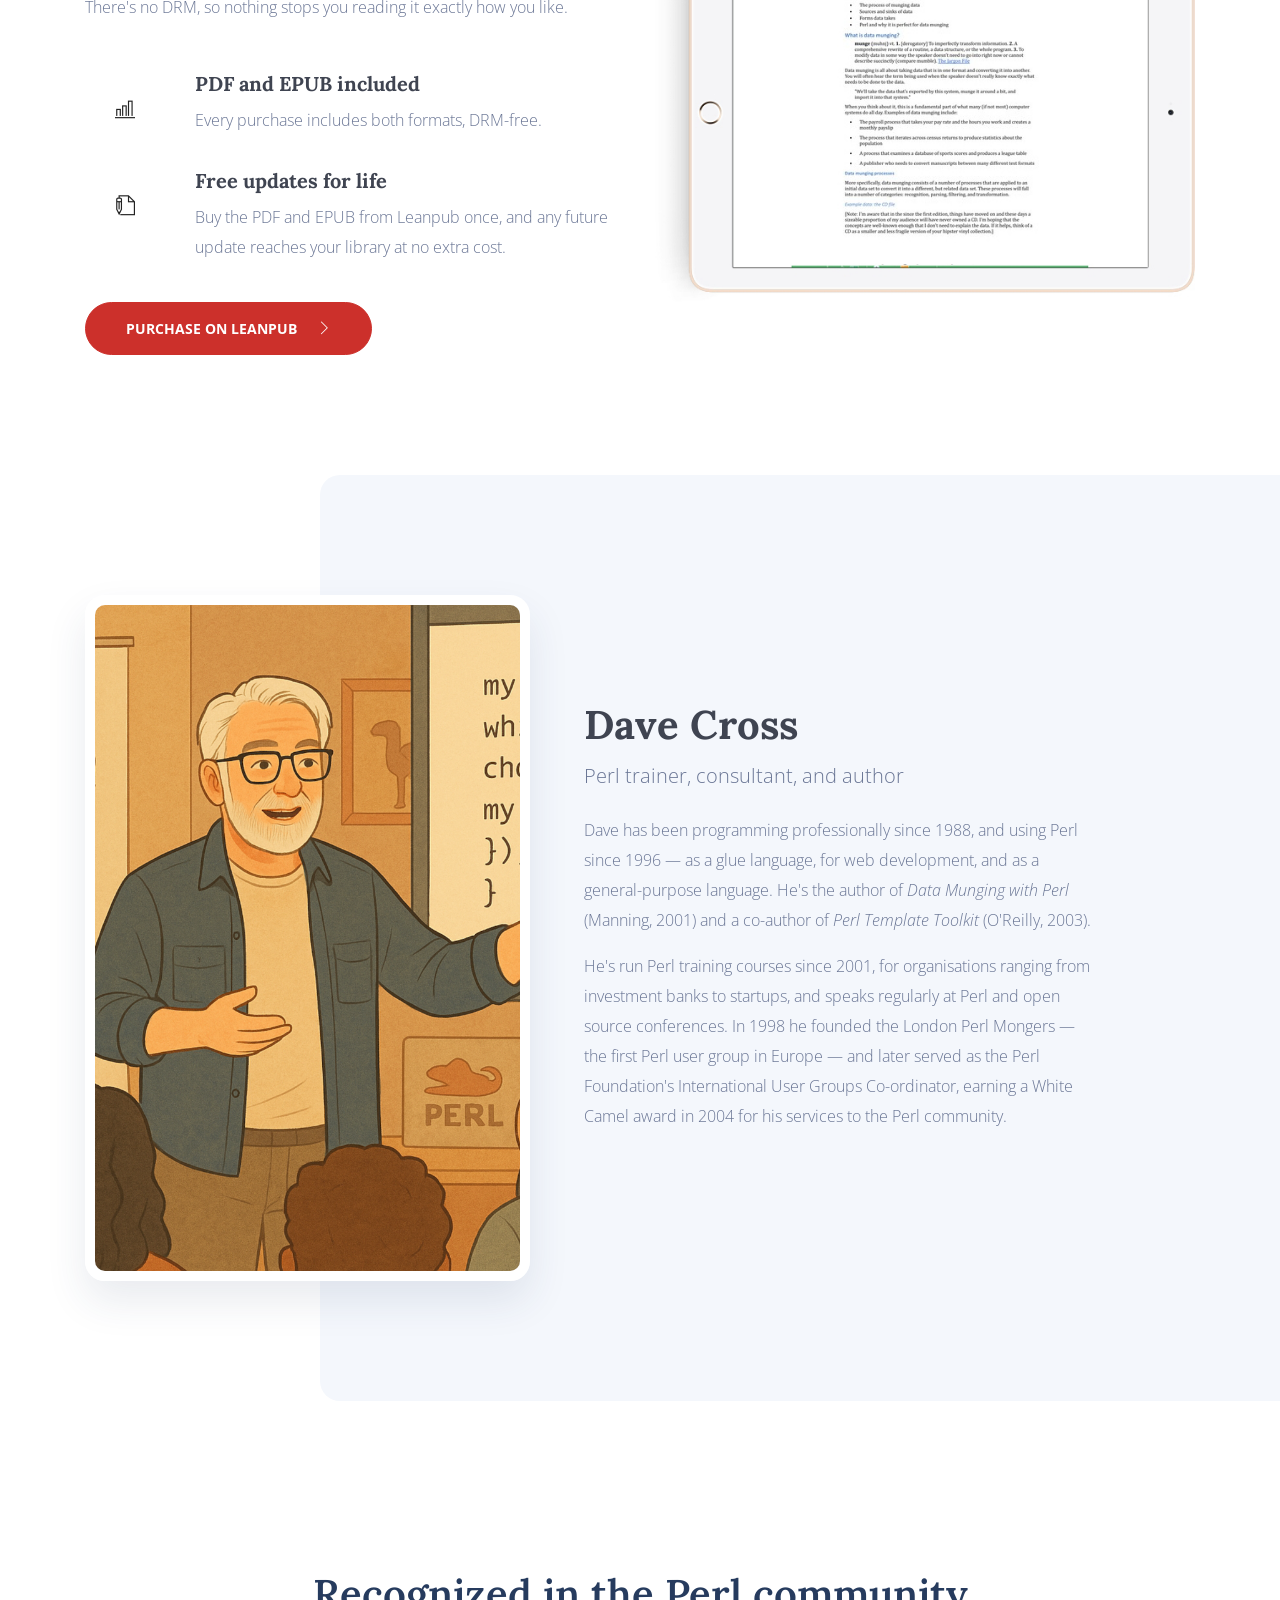
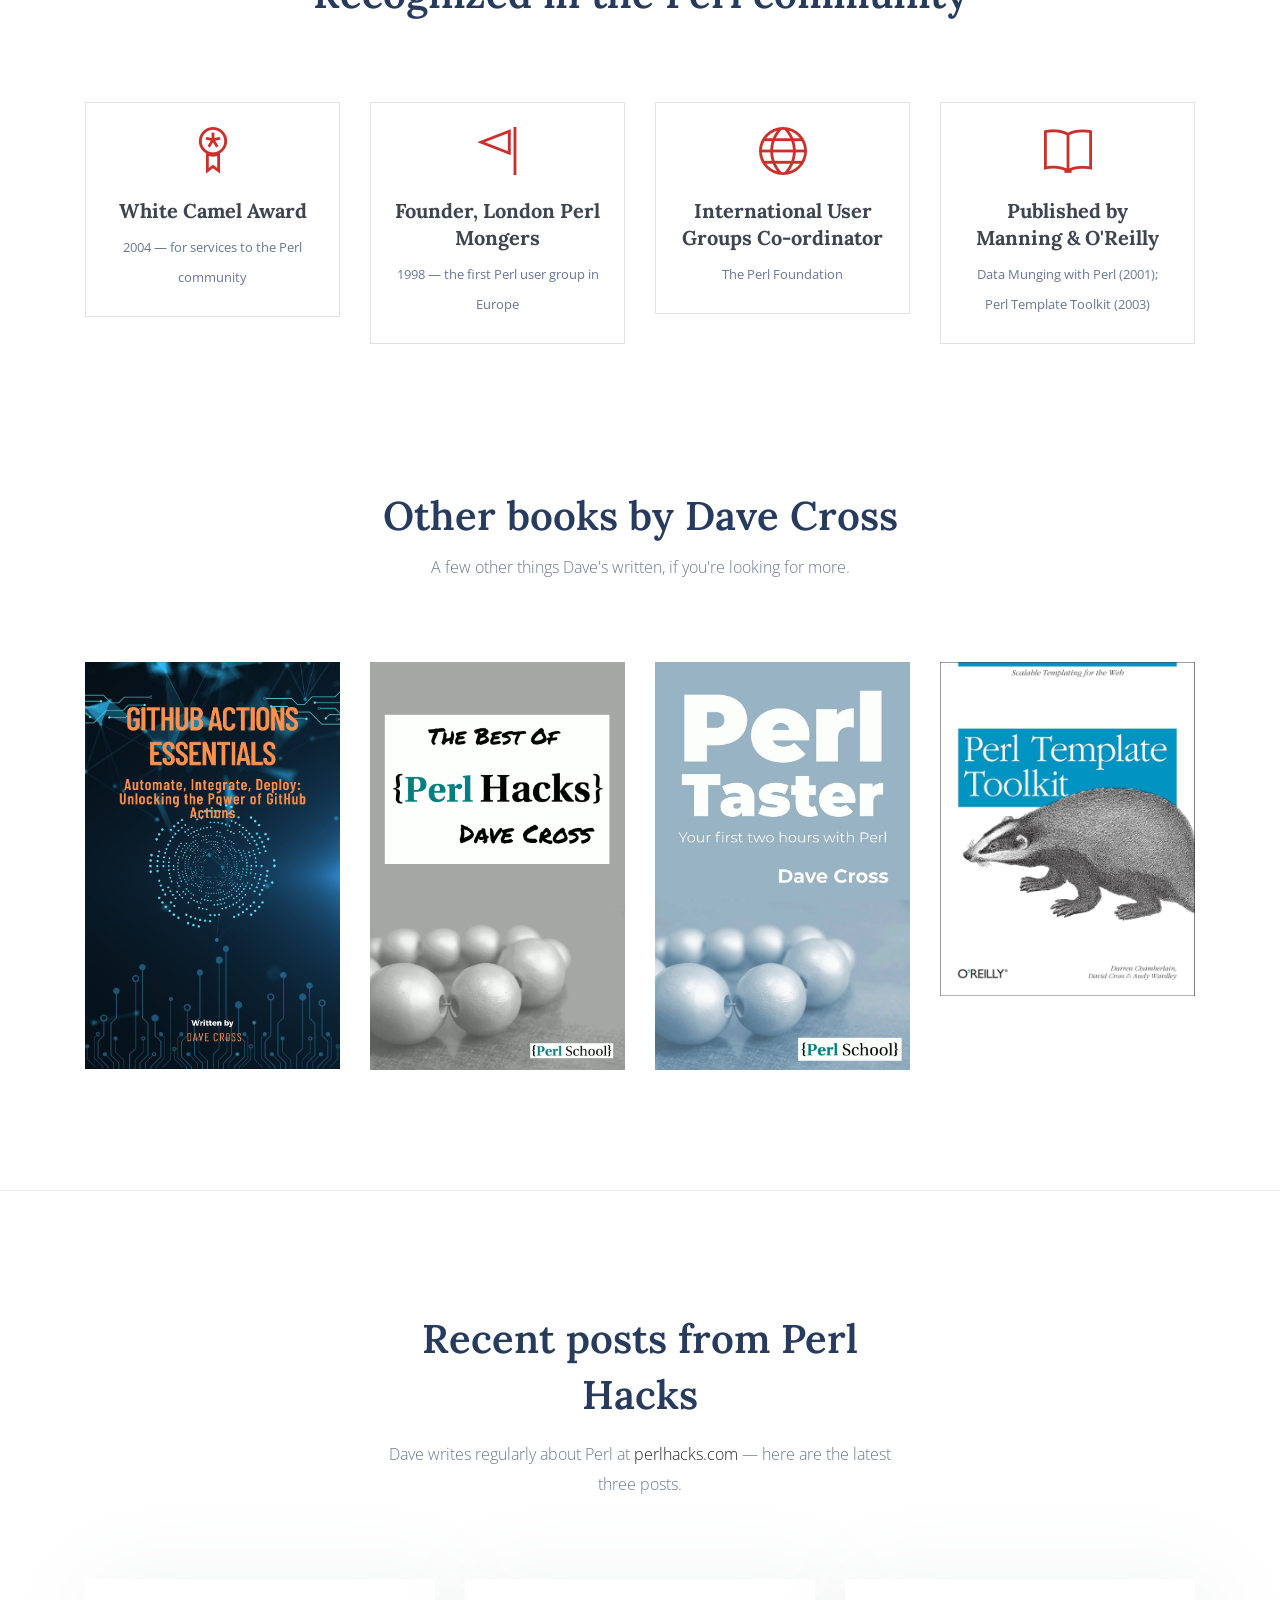
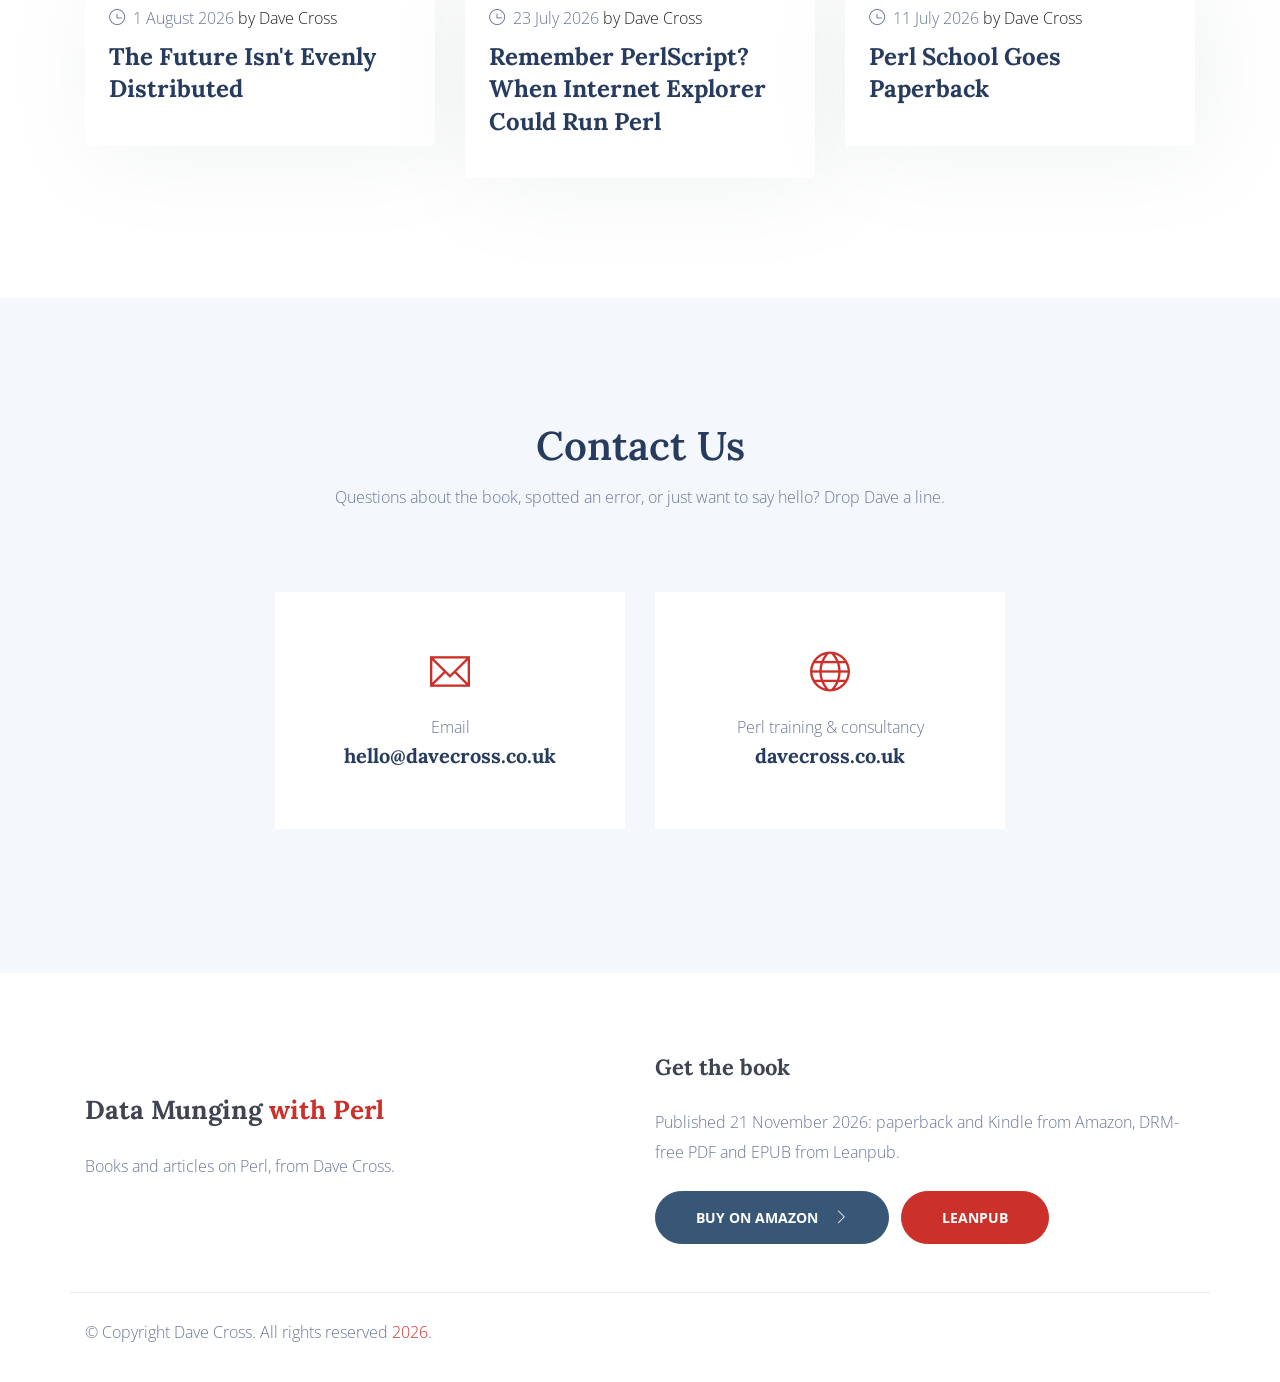
==== commit 52ddc6e5: "Publication day (#1) * Publication day: Amazon links, published wording, new cover and social card  " ====
--- a/docs/index.html
+++ b/docs/index.html
@@ -407,6 +407,12 @@
             <div id="updates-list" class="updates-list">
               <!-- updates:start -->
               <div class="update-item">
+                <div class="update-date">12 November 2026</div>
+                <h3>Proof copy approved: publication on 21 November</h3>
+                <p>I've approved the proof copy of the paperback, and everything is on target for publication on 21 November 2026, the day of the London Perl Workshop.</p>
+              </div>
+
+              <div class="update-item">
                 <div class="update-date">16 October 2026</div>
                 <h3>Every example now run and checked, plus a new date-handling example and a guide to what needs installing</h3>
                 <p>I've now run every example program in the book on Perl 5.40, and that turned up a surprising number of bugs: a wrong byte in the PNG signature check, a regular expression that captured the wrong part of a number, example files that had drifted away from the listings in the chapters, and a few that no longer worked. They're all fixed, and a set of scripts now checks that the listings in the chapters match the programs that I actually ran.</p>
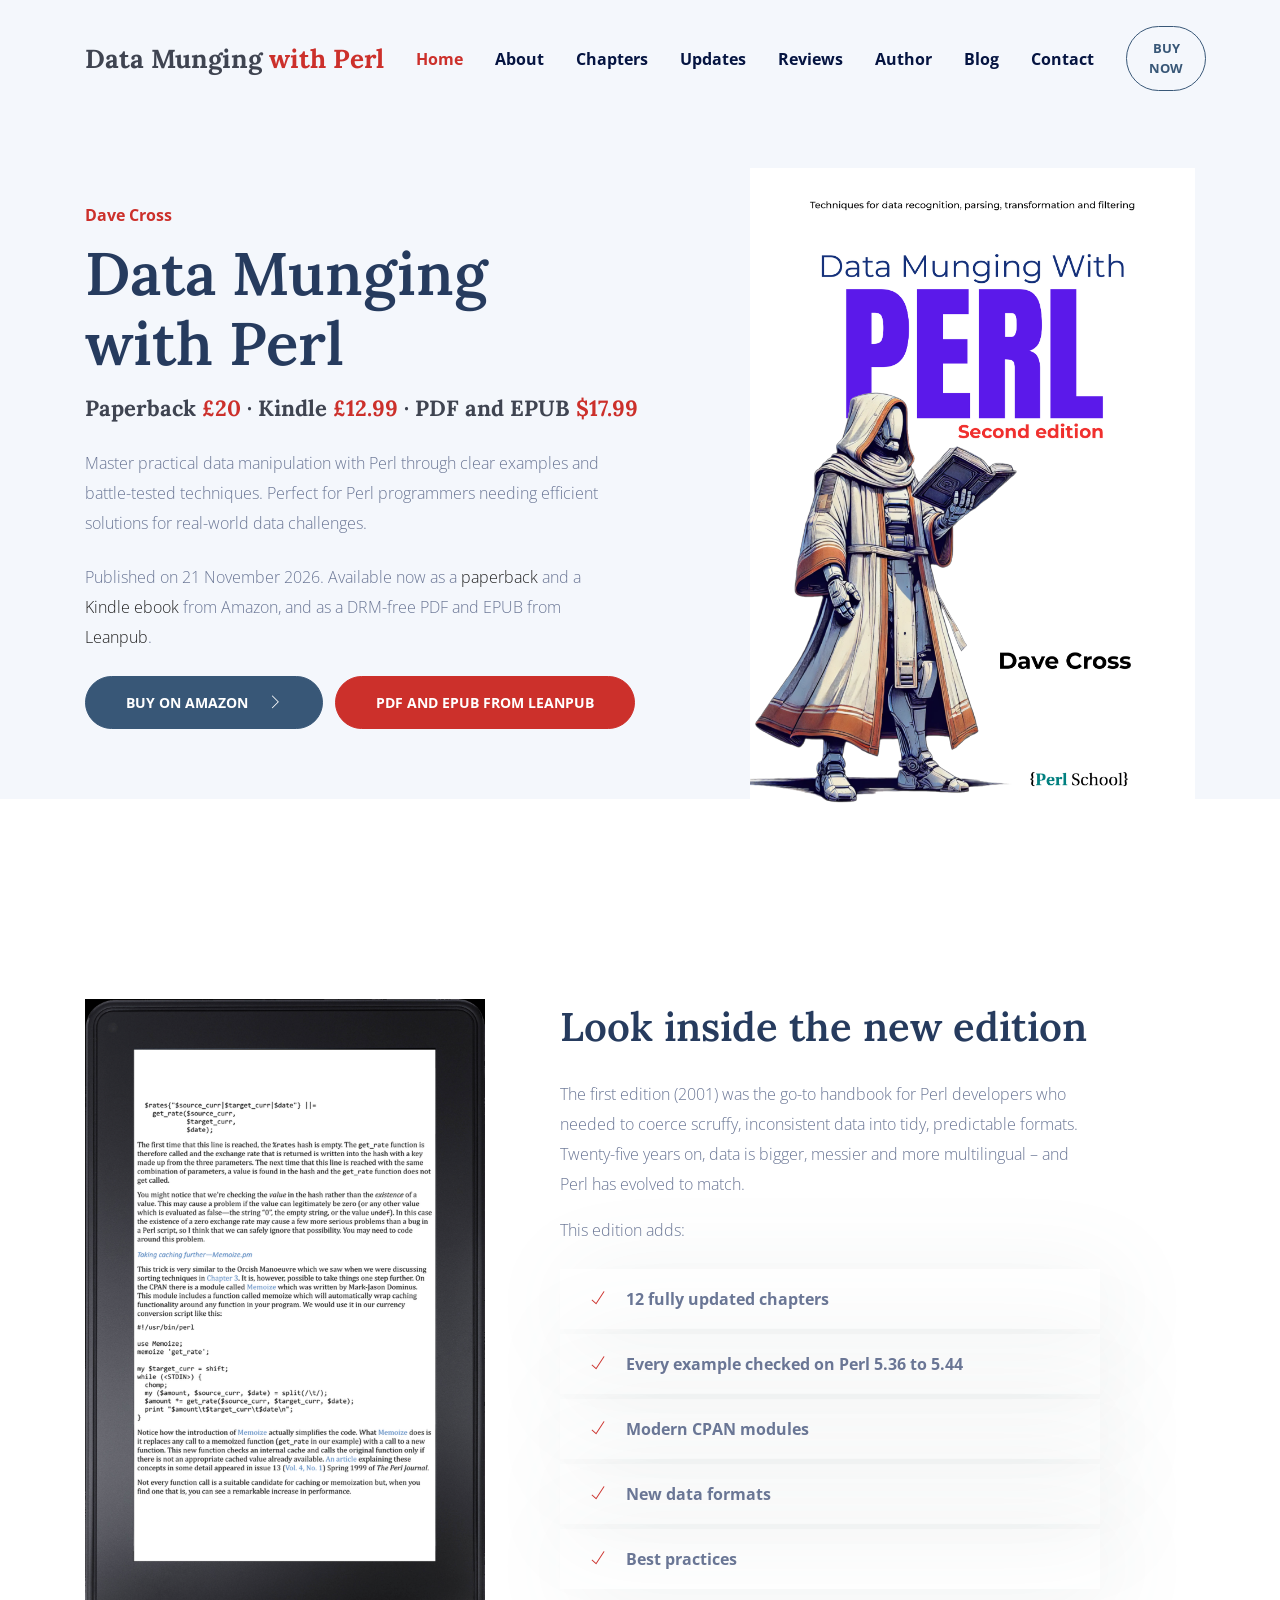
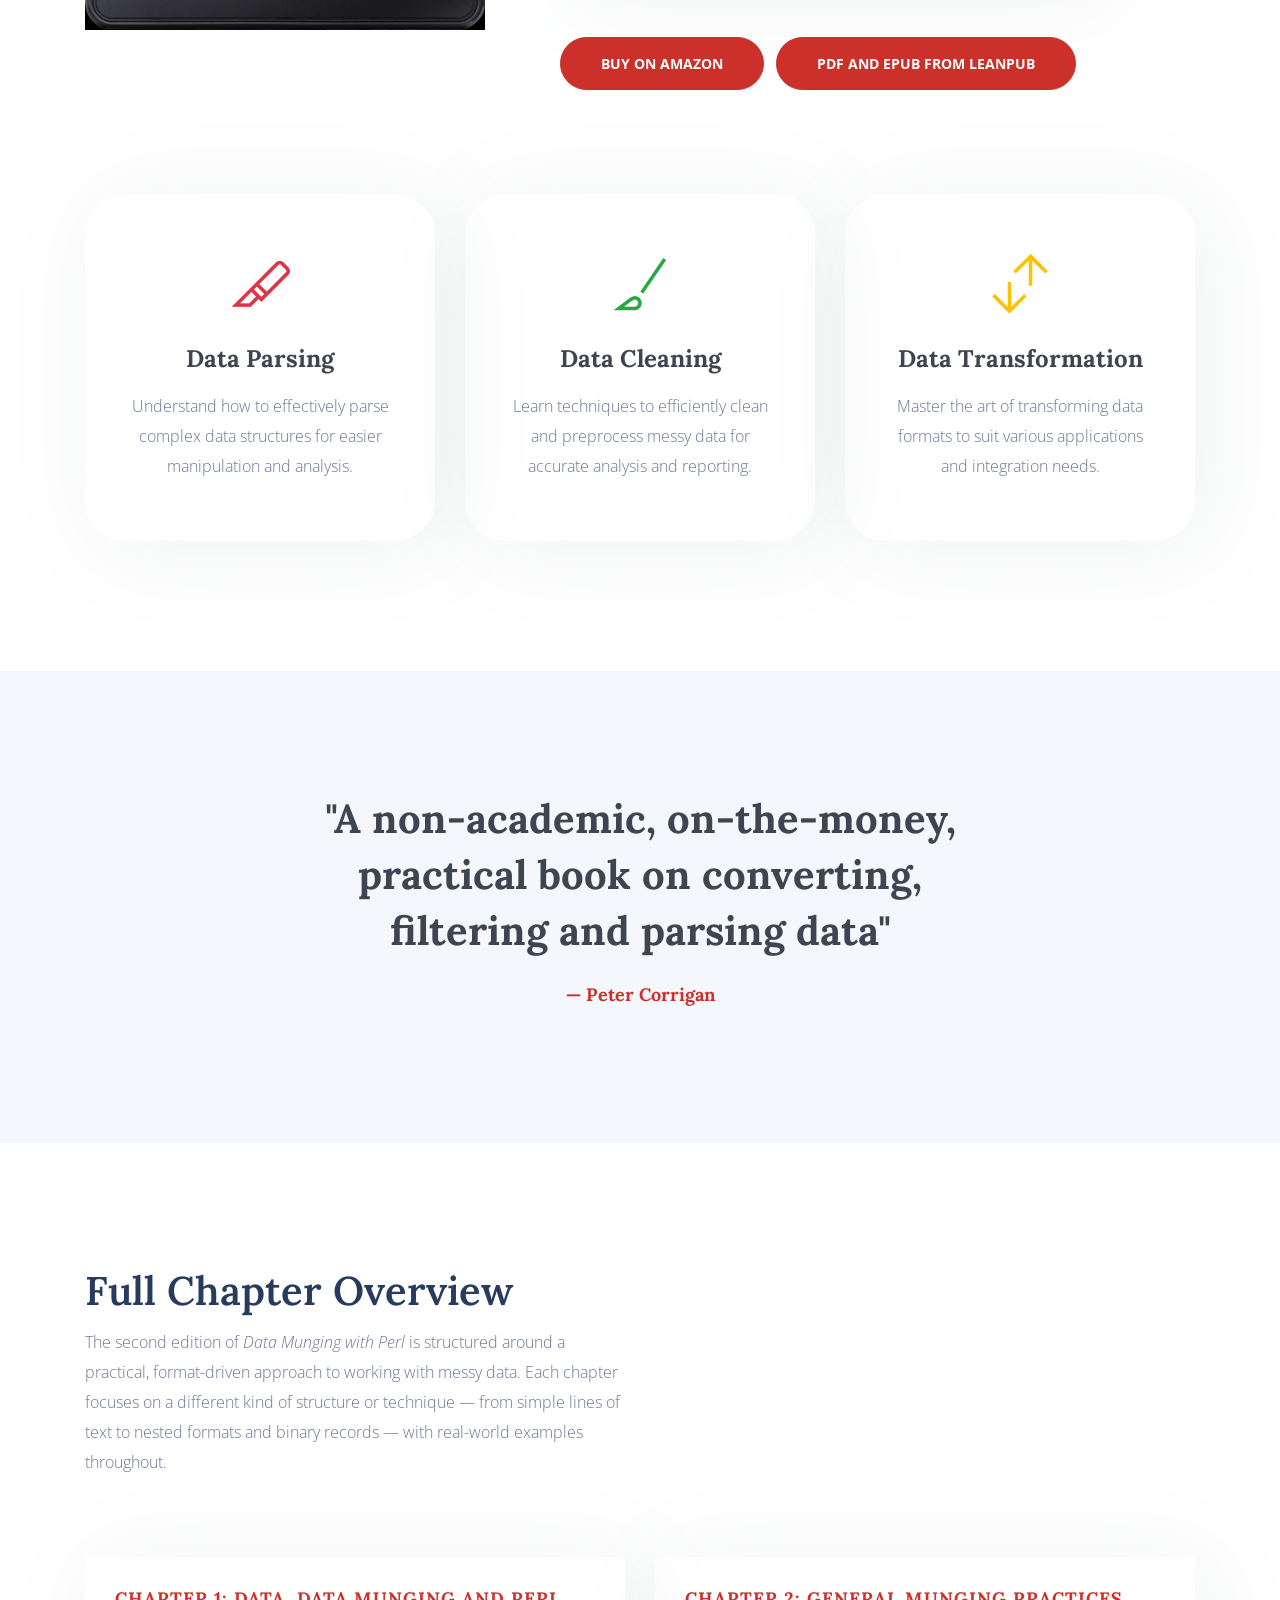
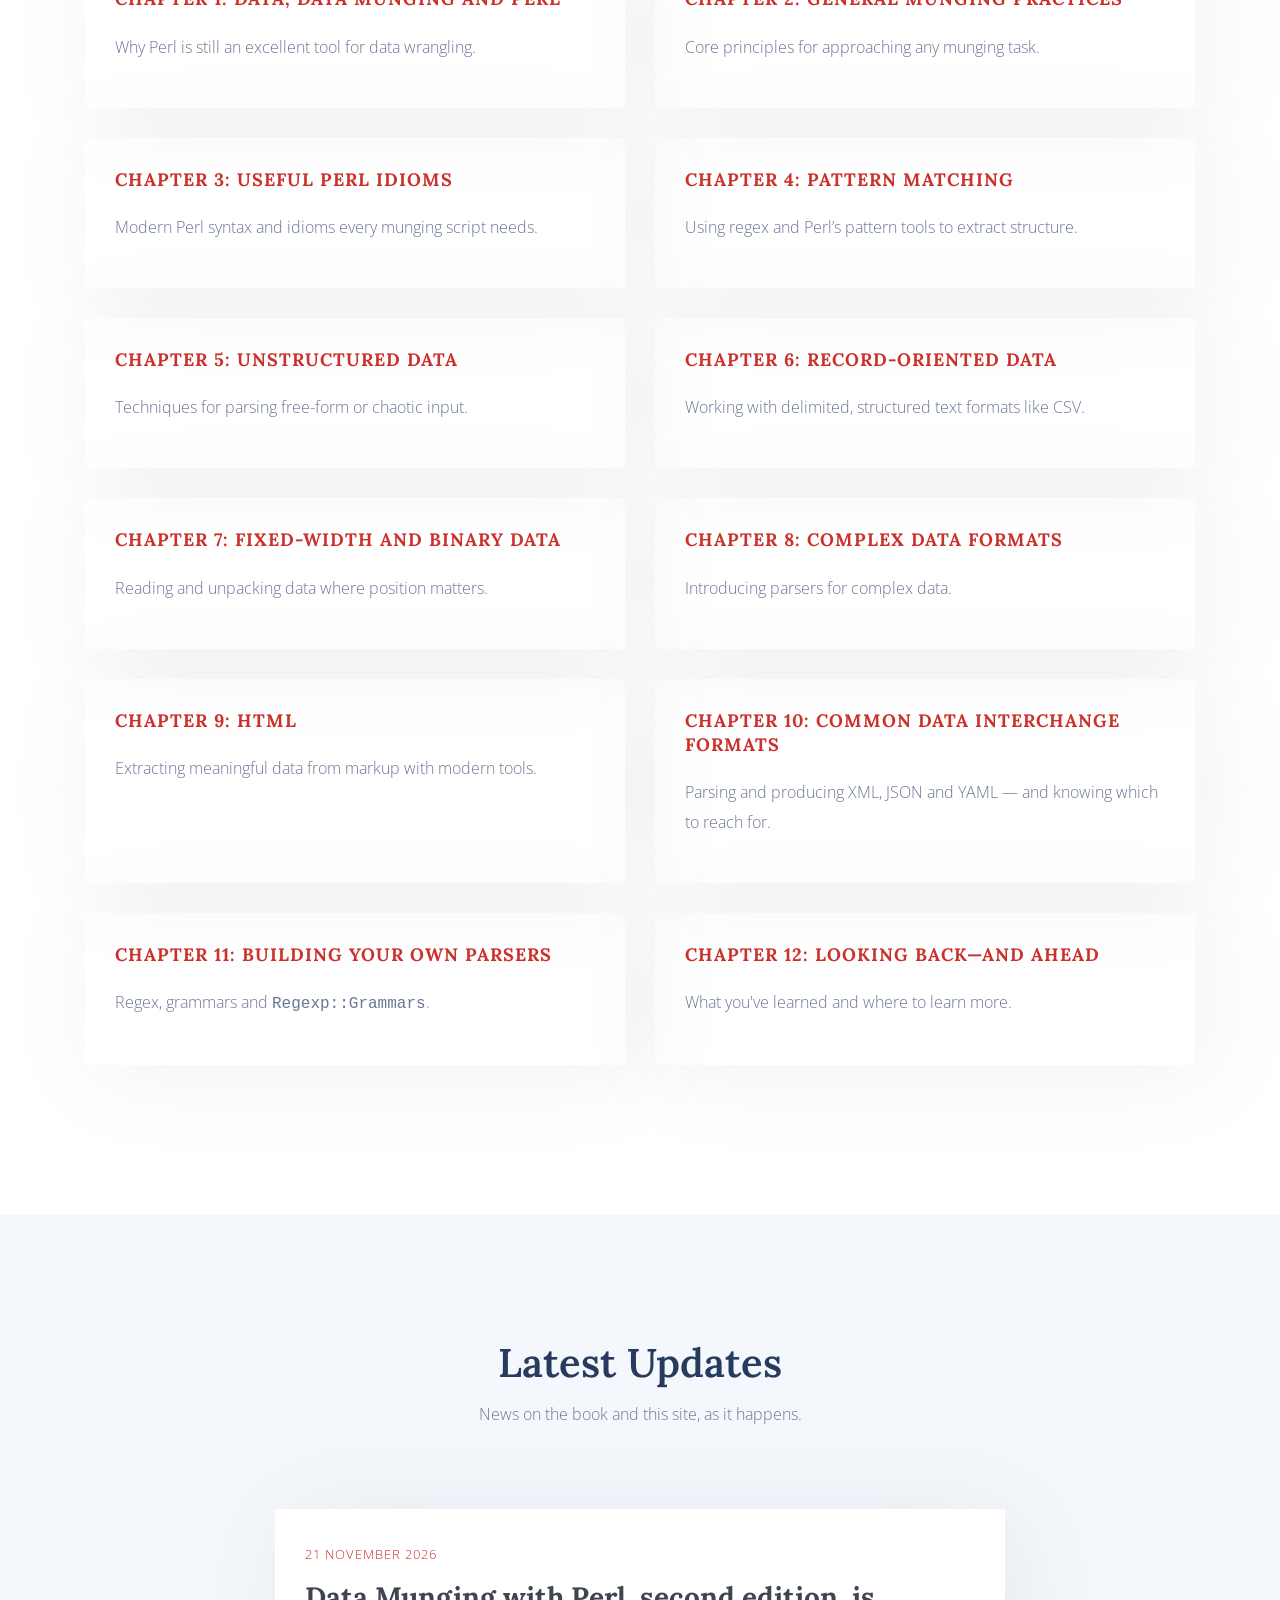
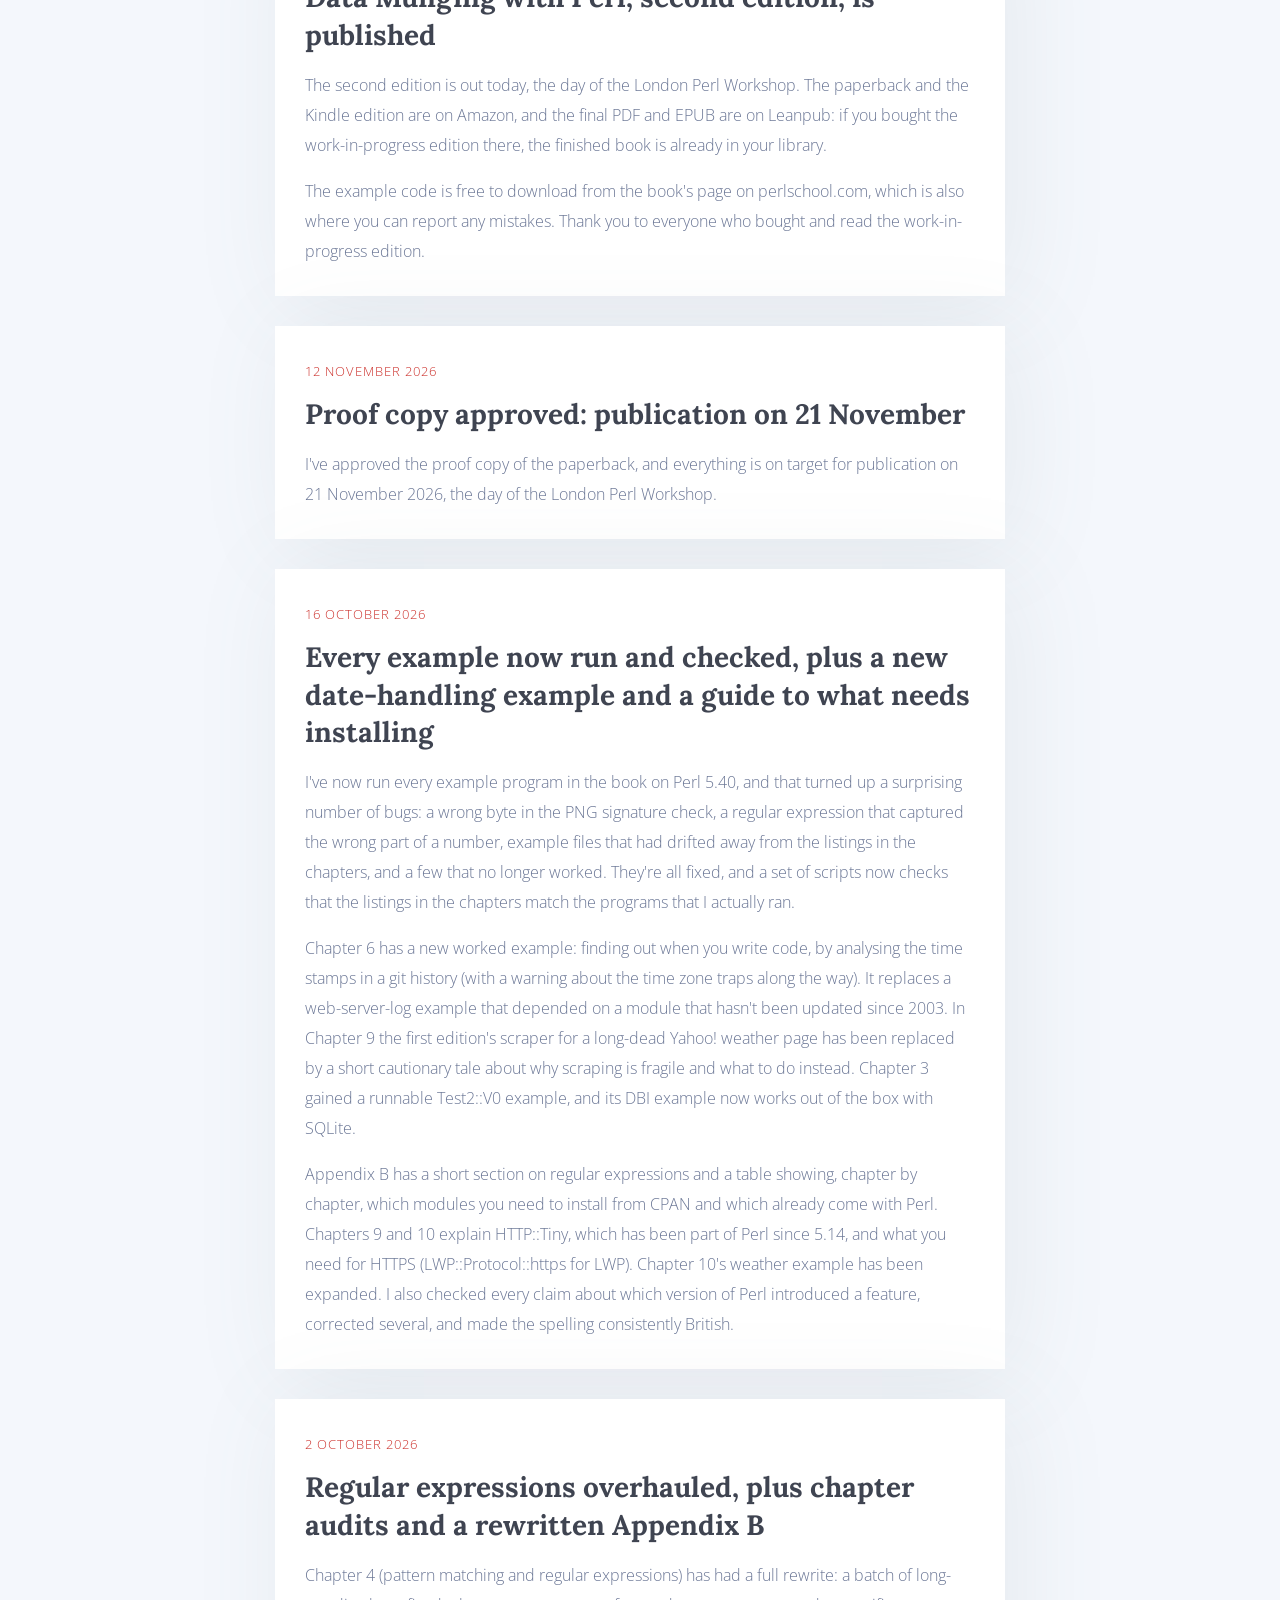
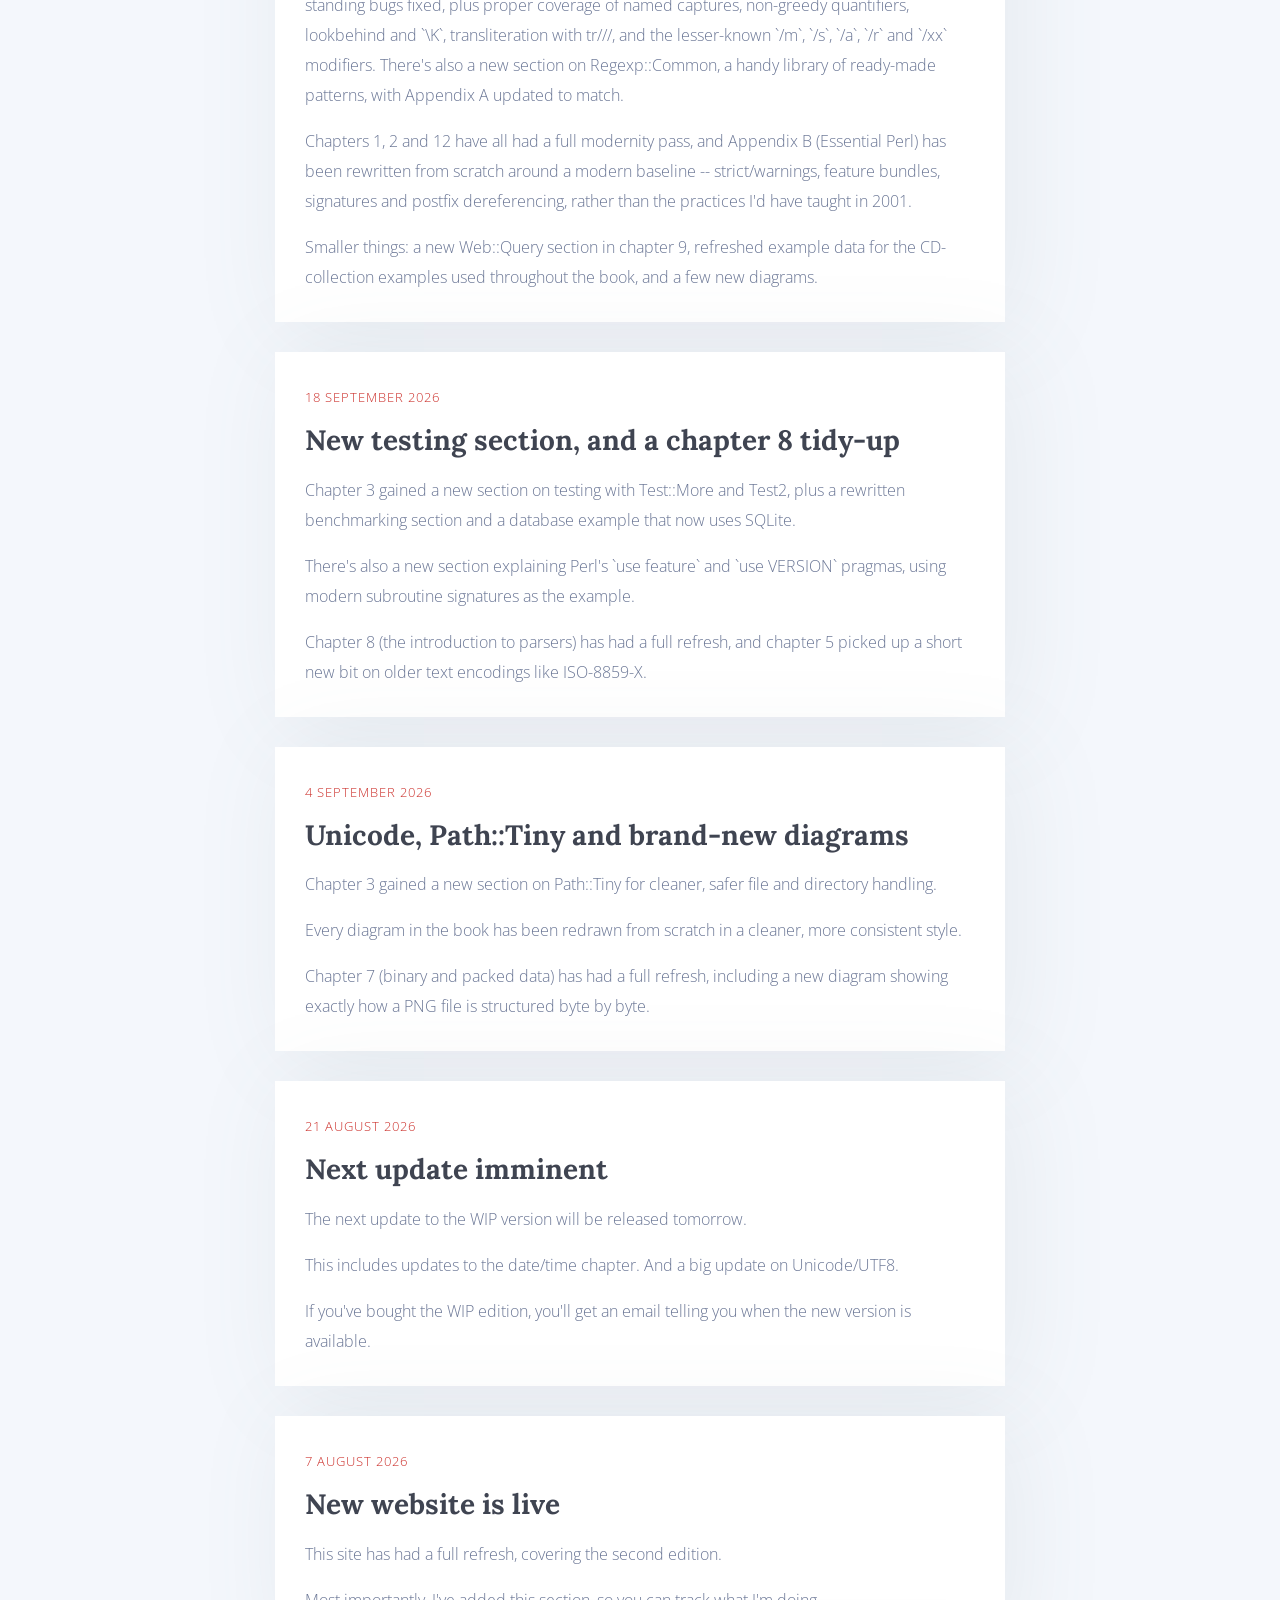
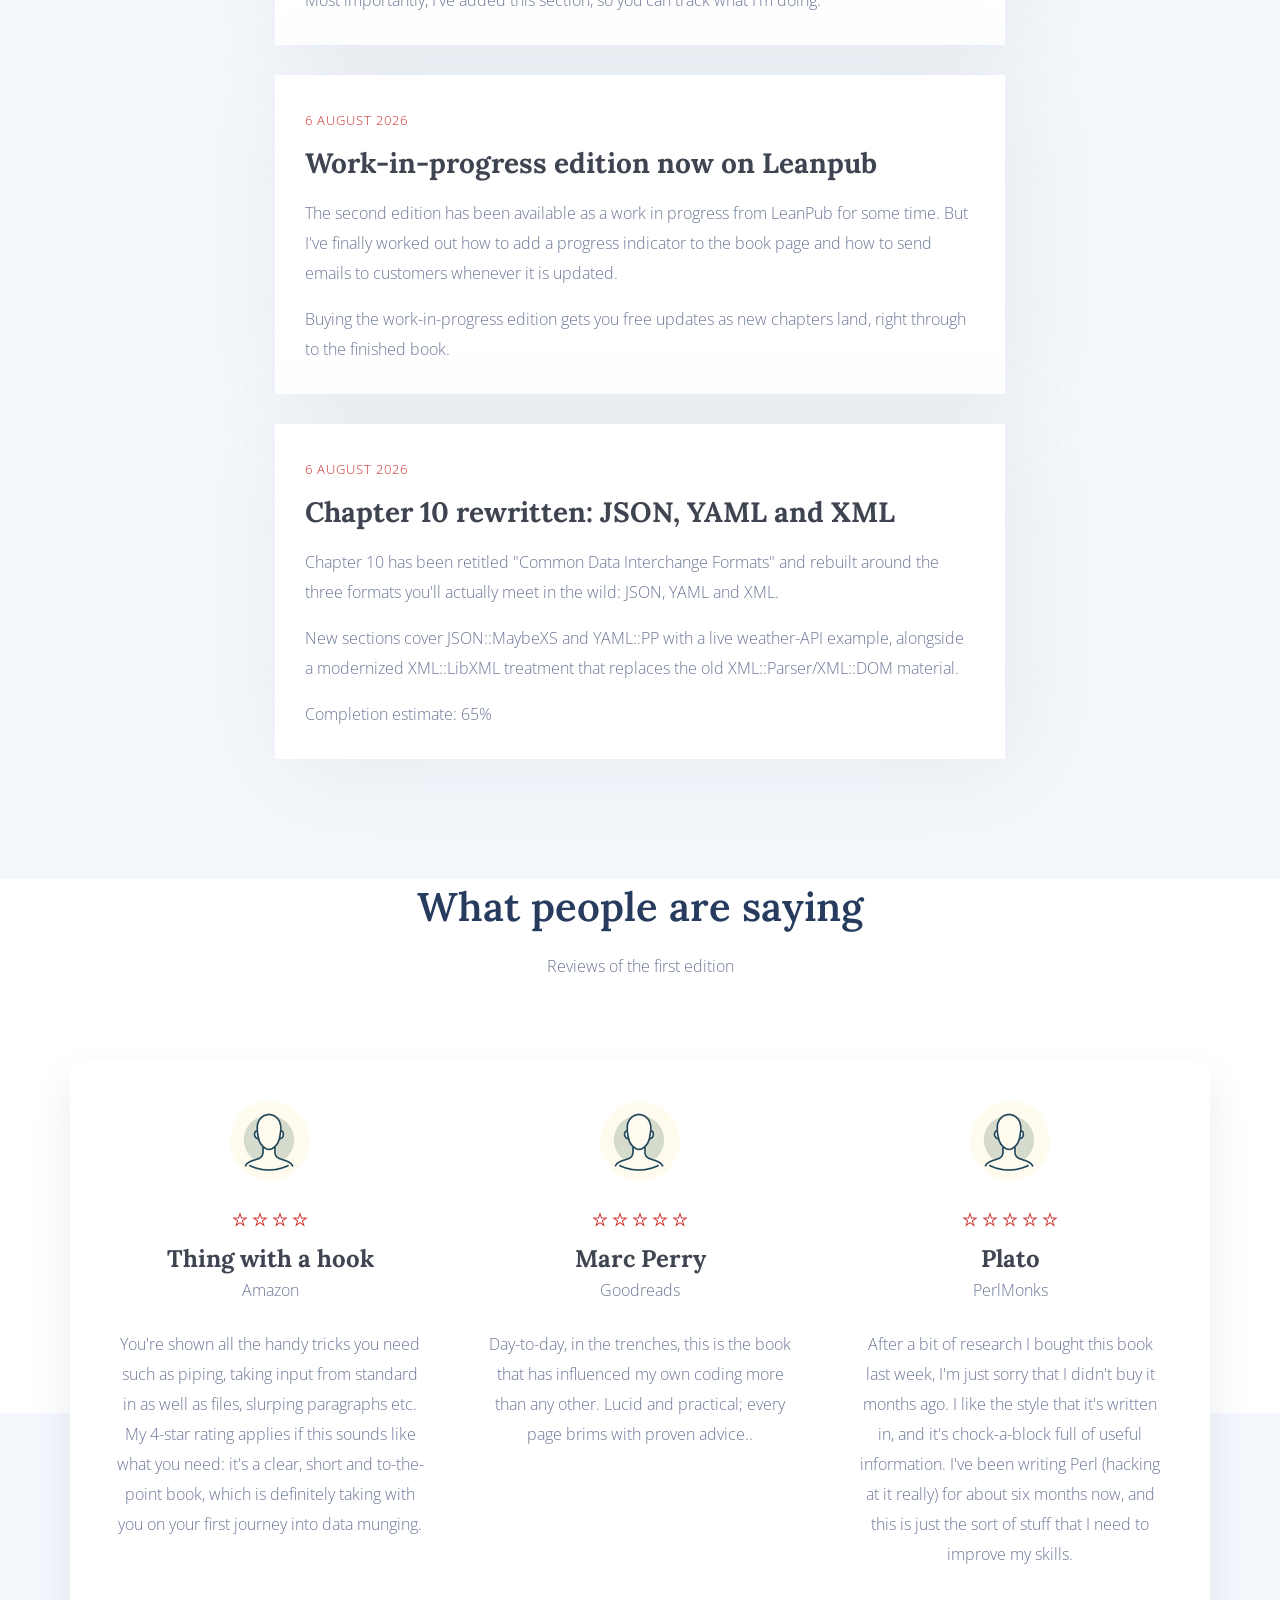
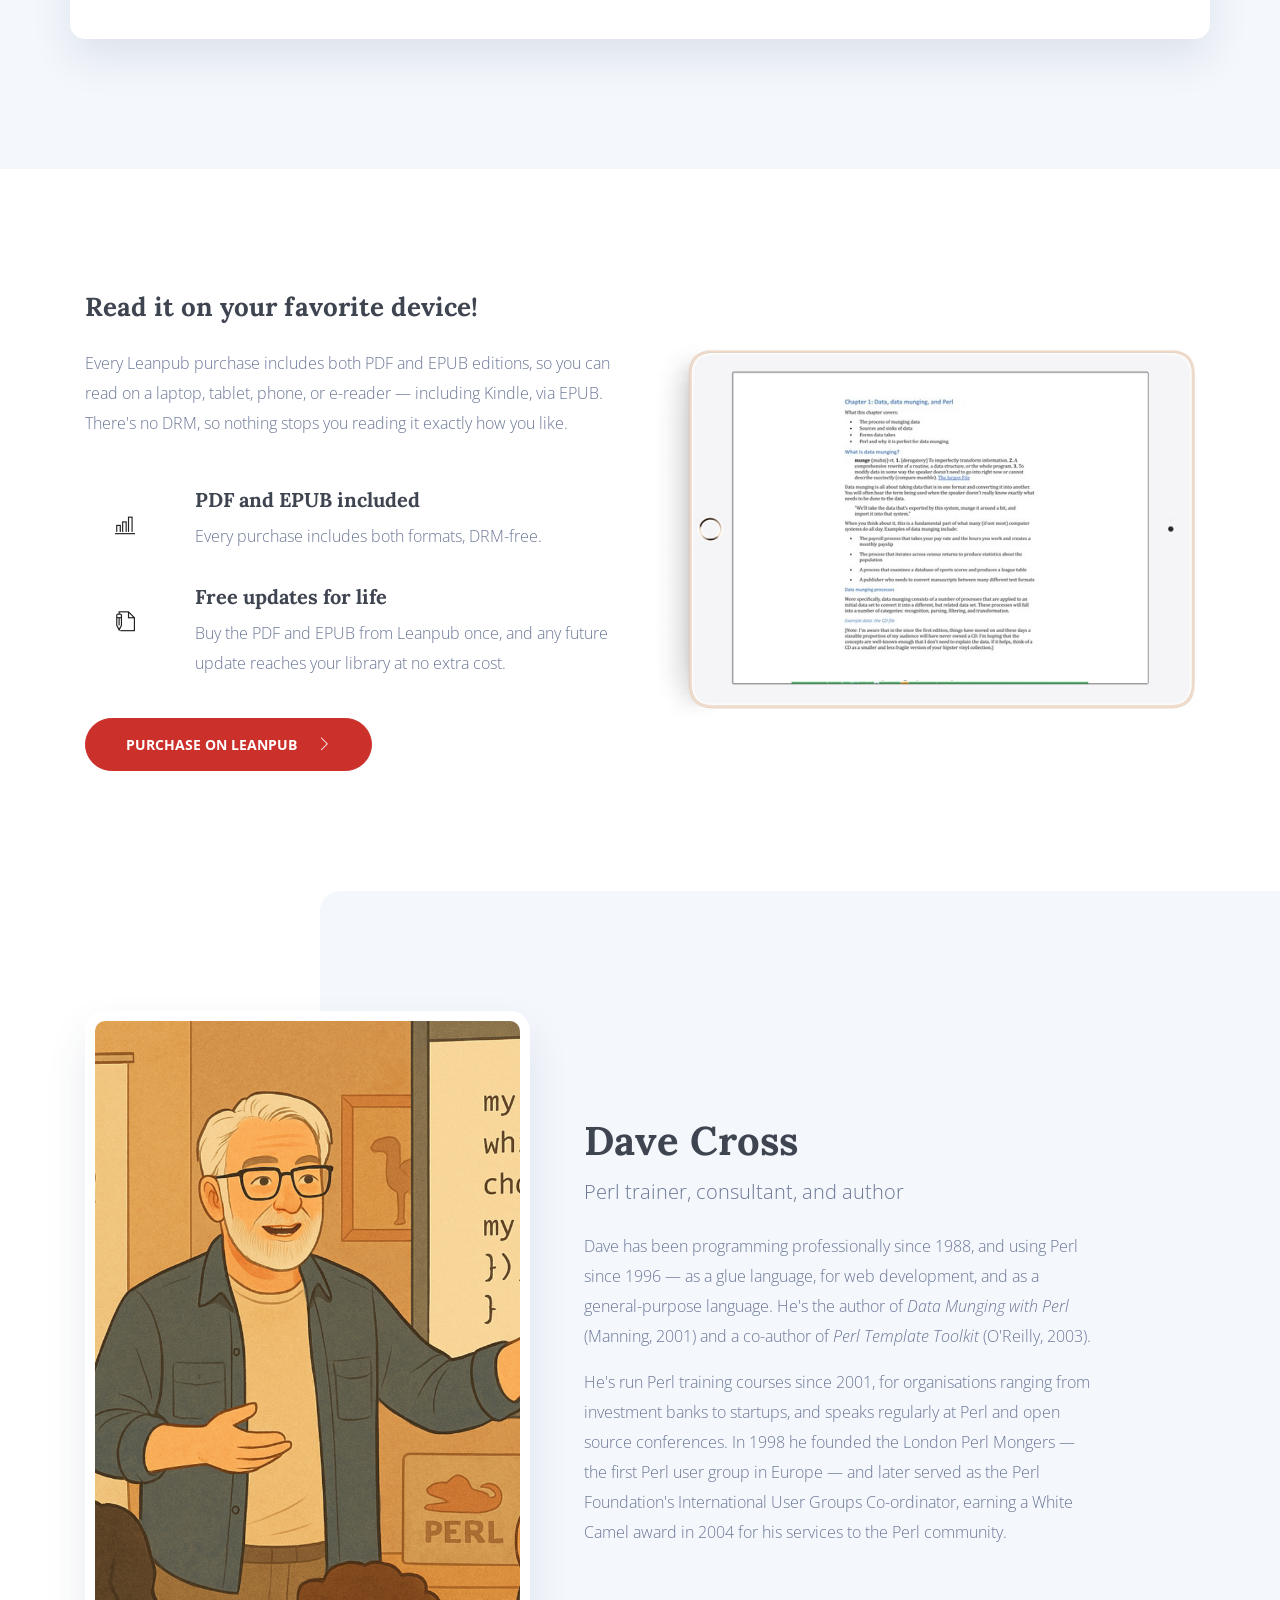
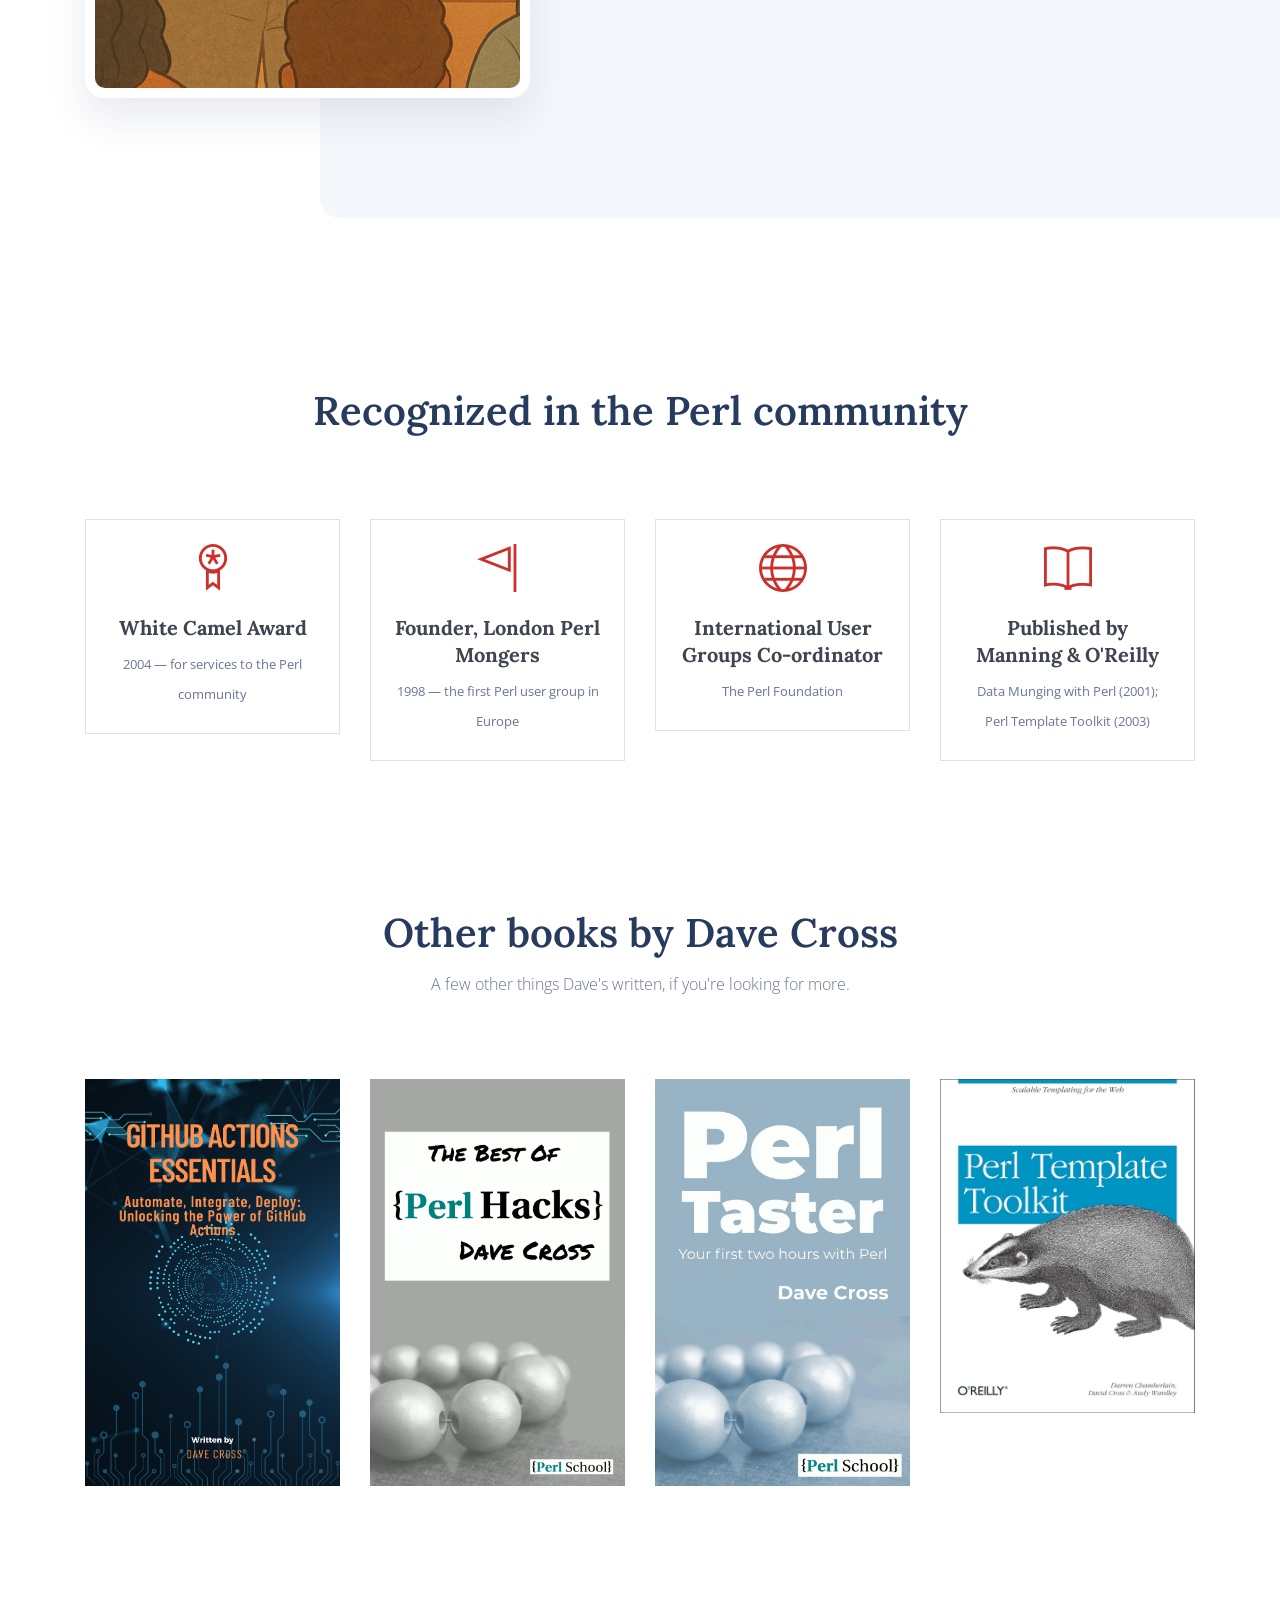
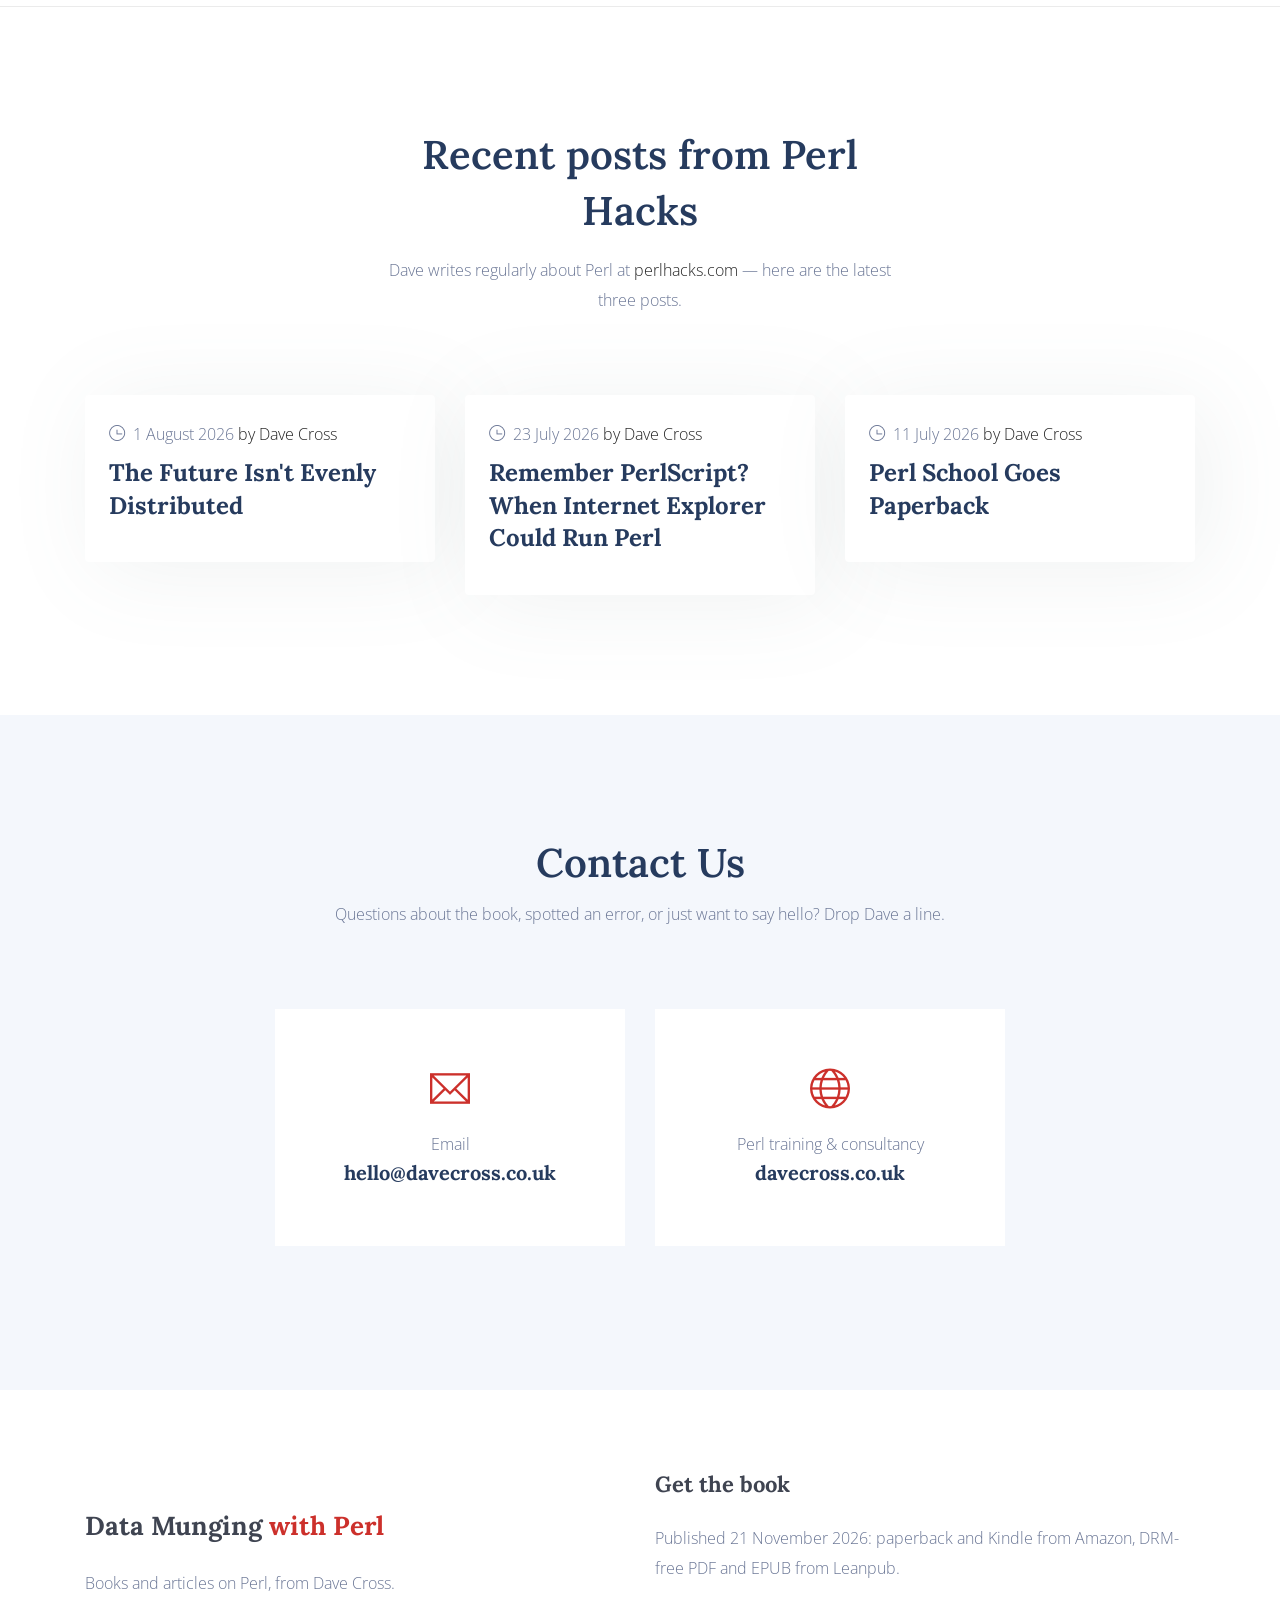
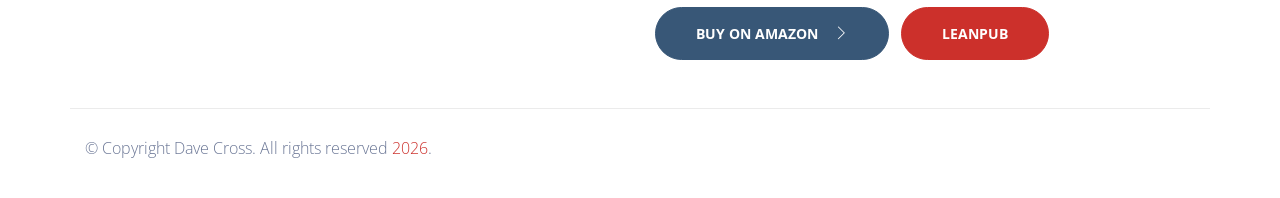
==== commit 892c2e40: "Regenerate Latest Updates section from data/updates.yaml [skip ci]" ====
--- a/docs/index.html
+++ b/docs/index.html
@@ -407,6 +407,13 @@
             <div id="updates-list" class="updates-list">
               <!-- updates:start -->
               <div class="update-item">
+                <div class="update-date">21 November 2026</div>
+                <h3>Data Munging with Perl, second edition, is published</h3>
+                <p>The second edition is out today, the day of the London Perl Workshop. The paperback and the Kindle edition are on Amazon, and the final PDF and EPUB are on Leanpub: if you bought the work-in-progress edition there, the finished book is already in your library.</p>
+                <p>The example code is free to download from the book's page on perlschool.com, which is also where you can report any mistakes. Thank you to everyone who bought and read the work-in-progress edition.</p>
+              </div>
+
+              <div class="update-item">
                 <div class="update-date">12 November 2026</div>
                 <h3>Proof copy approved: publication on 21 November</h3>
                 <p>I've approved the proof copy of the paperback, and everything is on target for publication on 21 November 2026, the day of the London Perl Workshop.</p>
